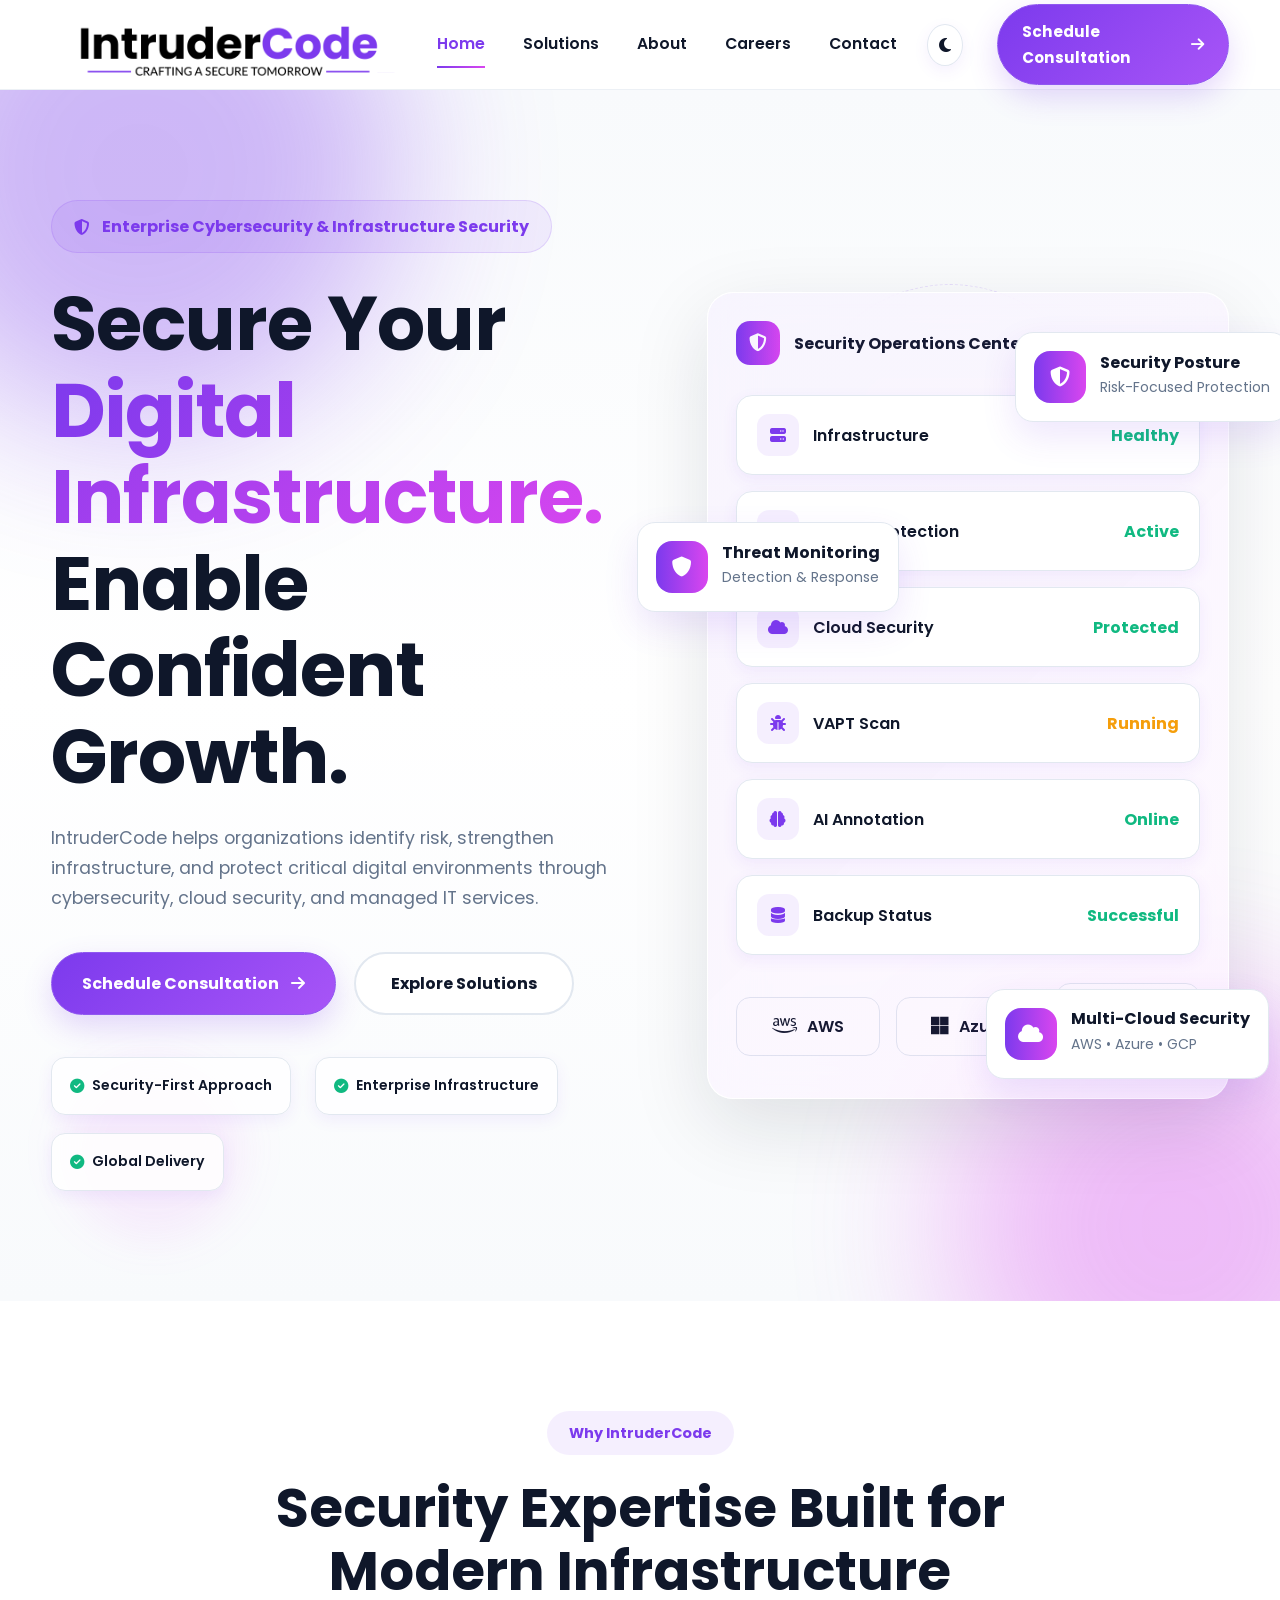
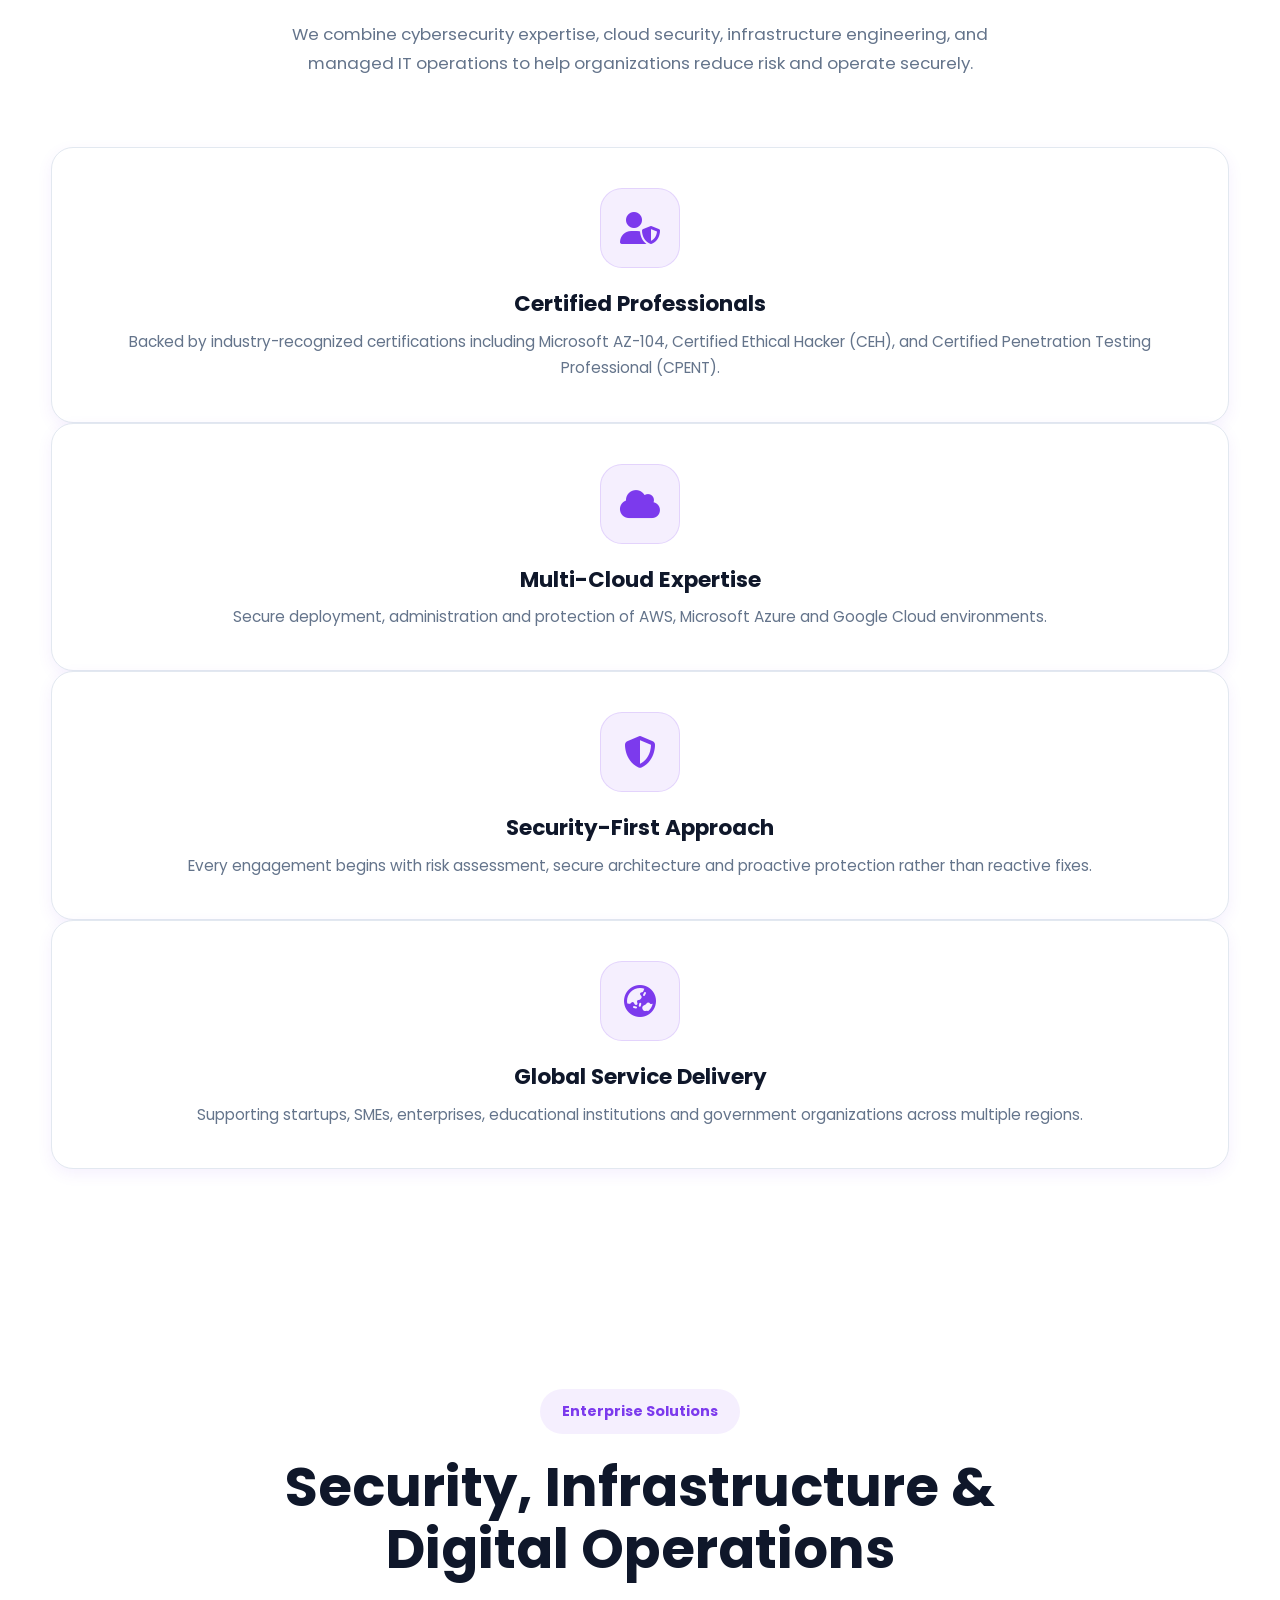
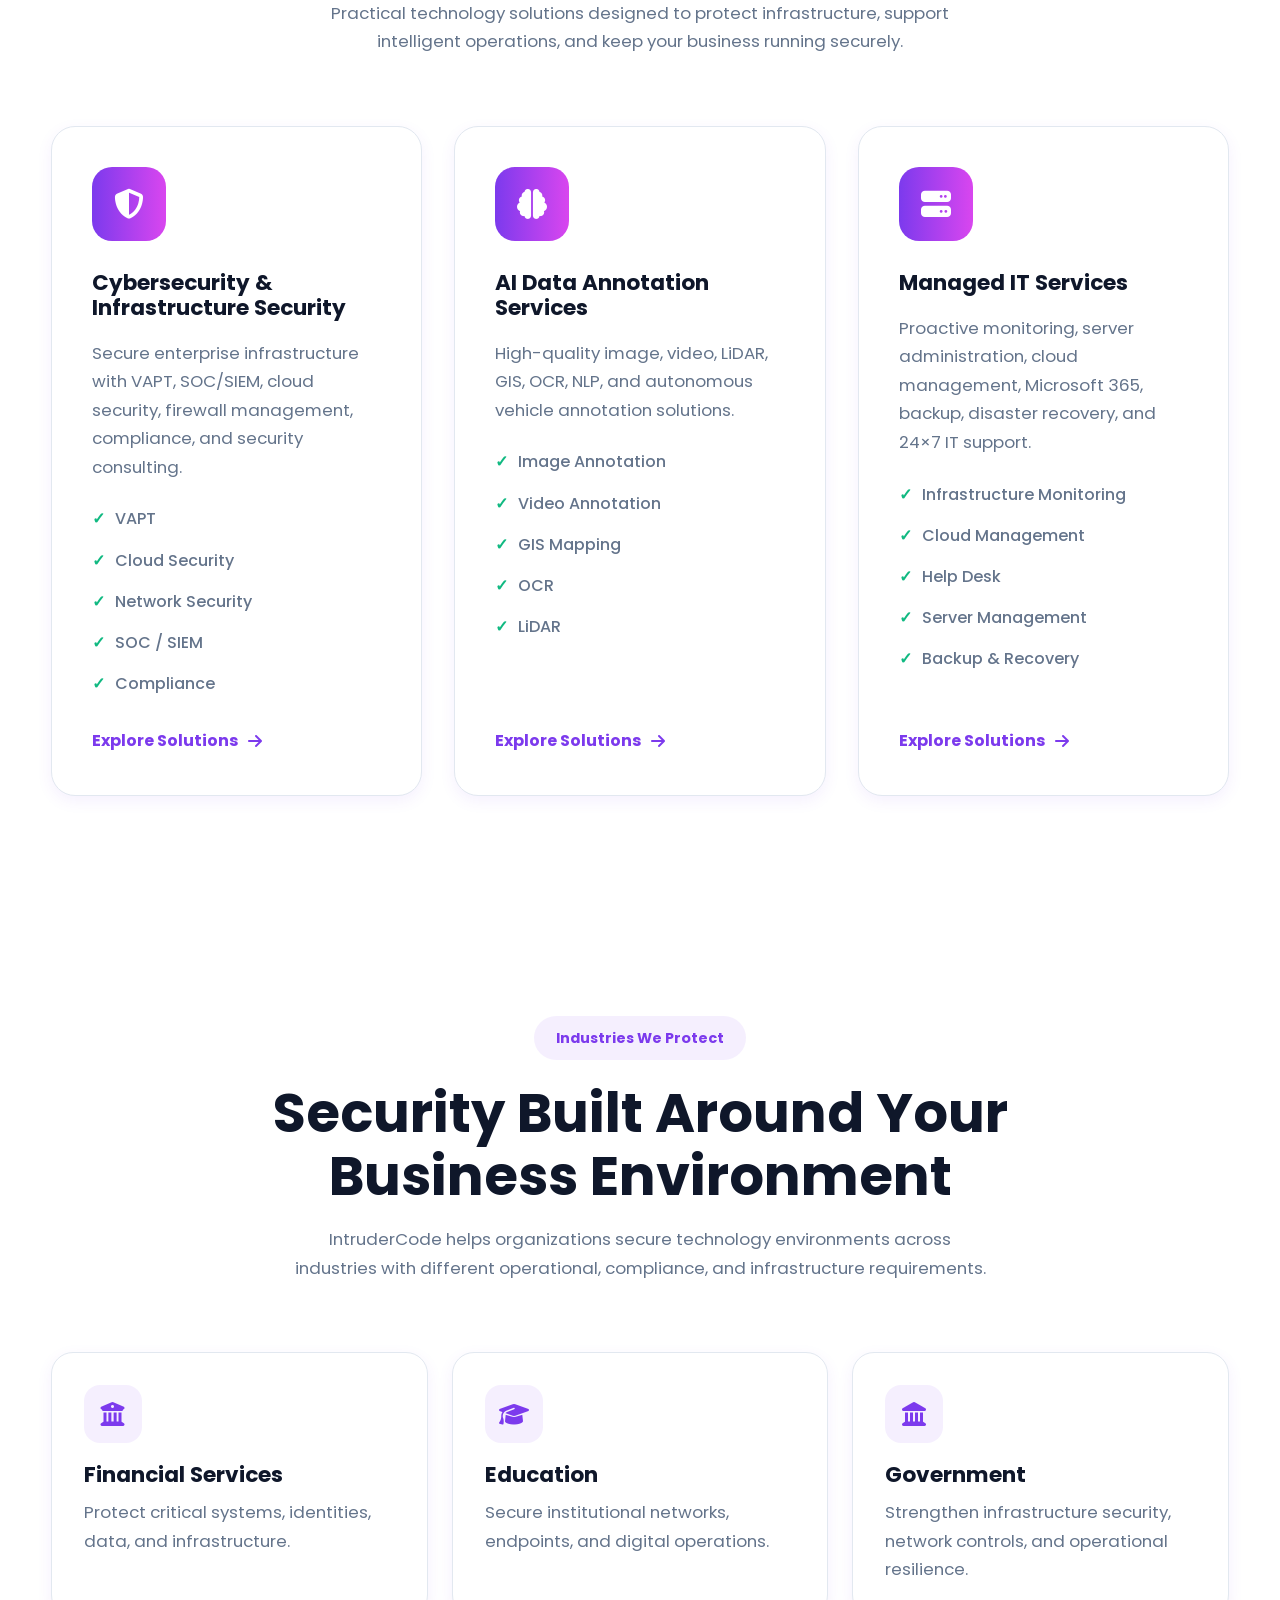
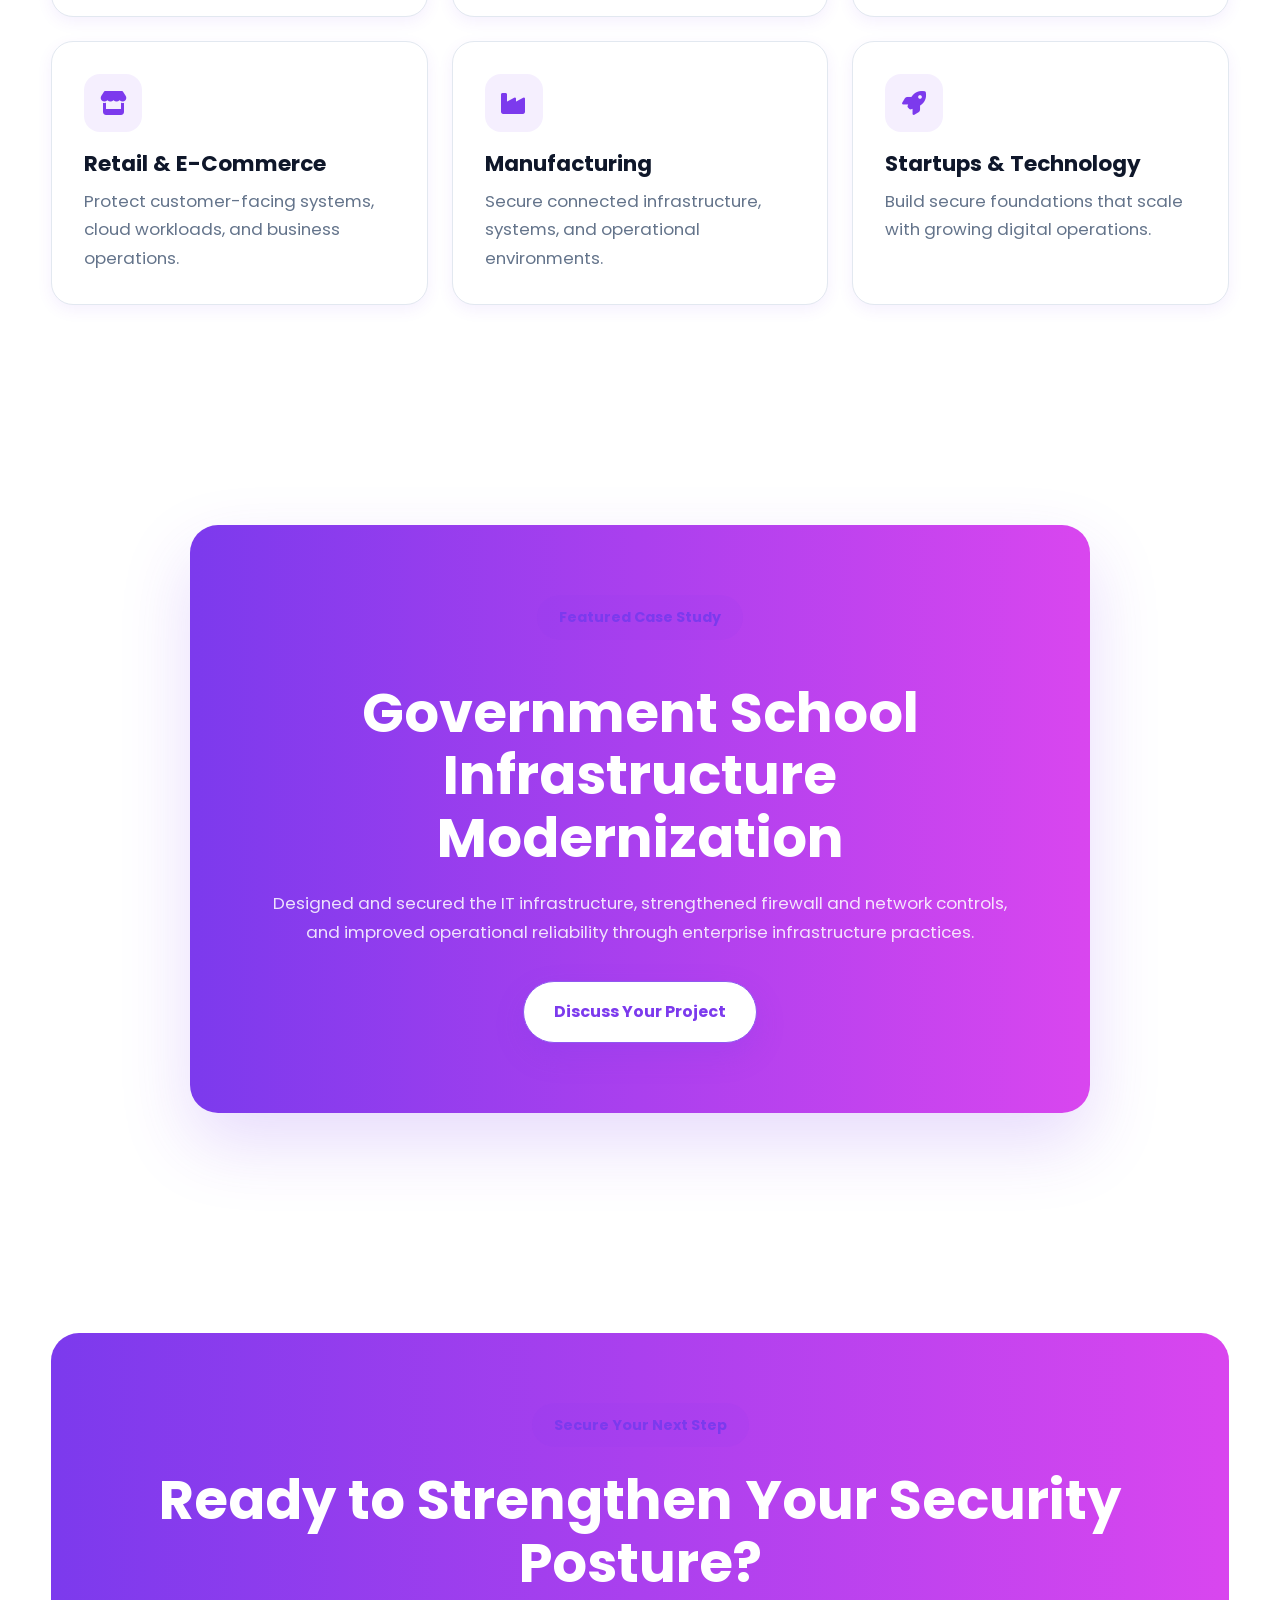
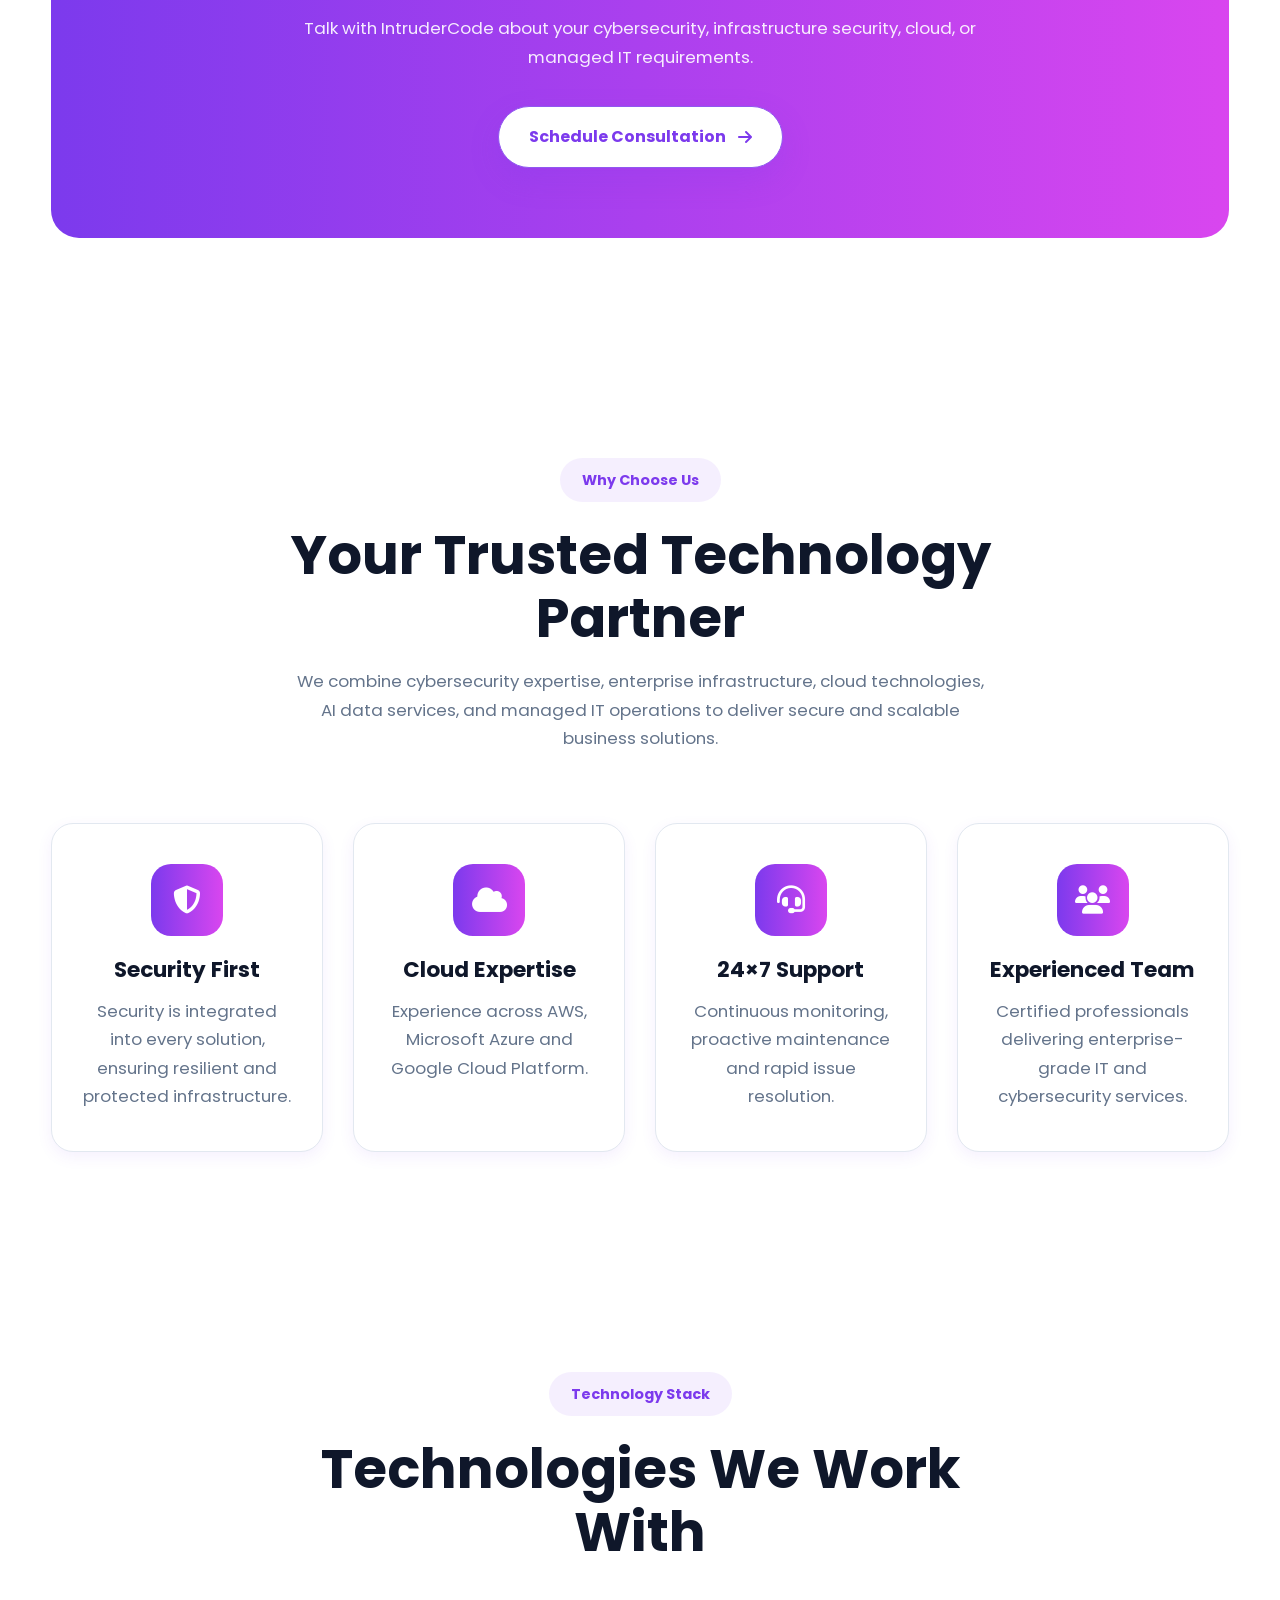
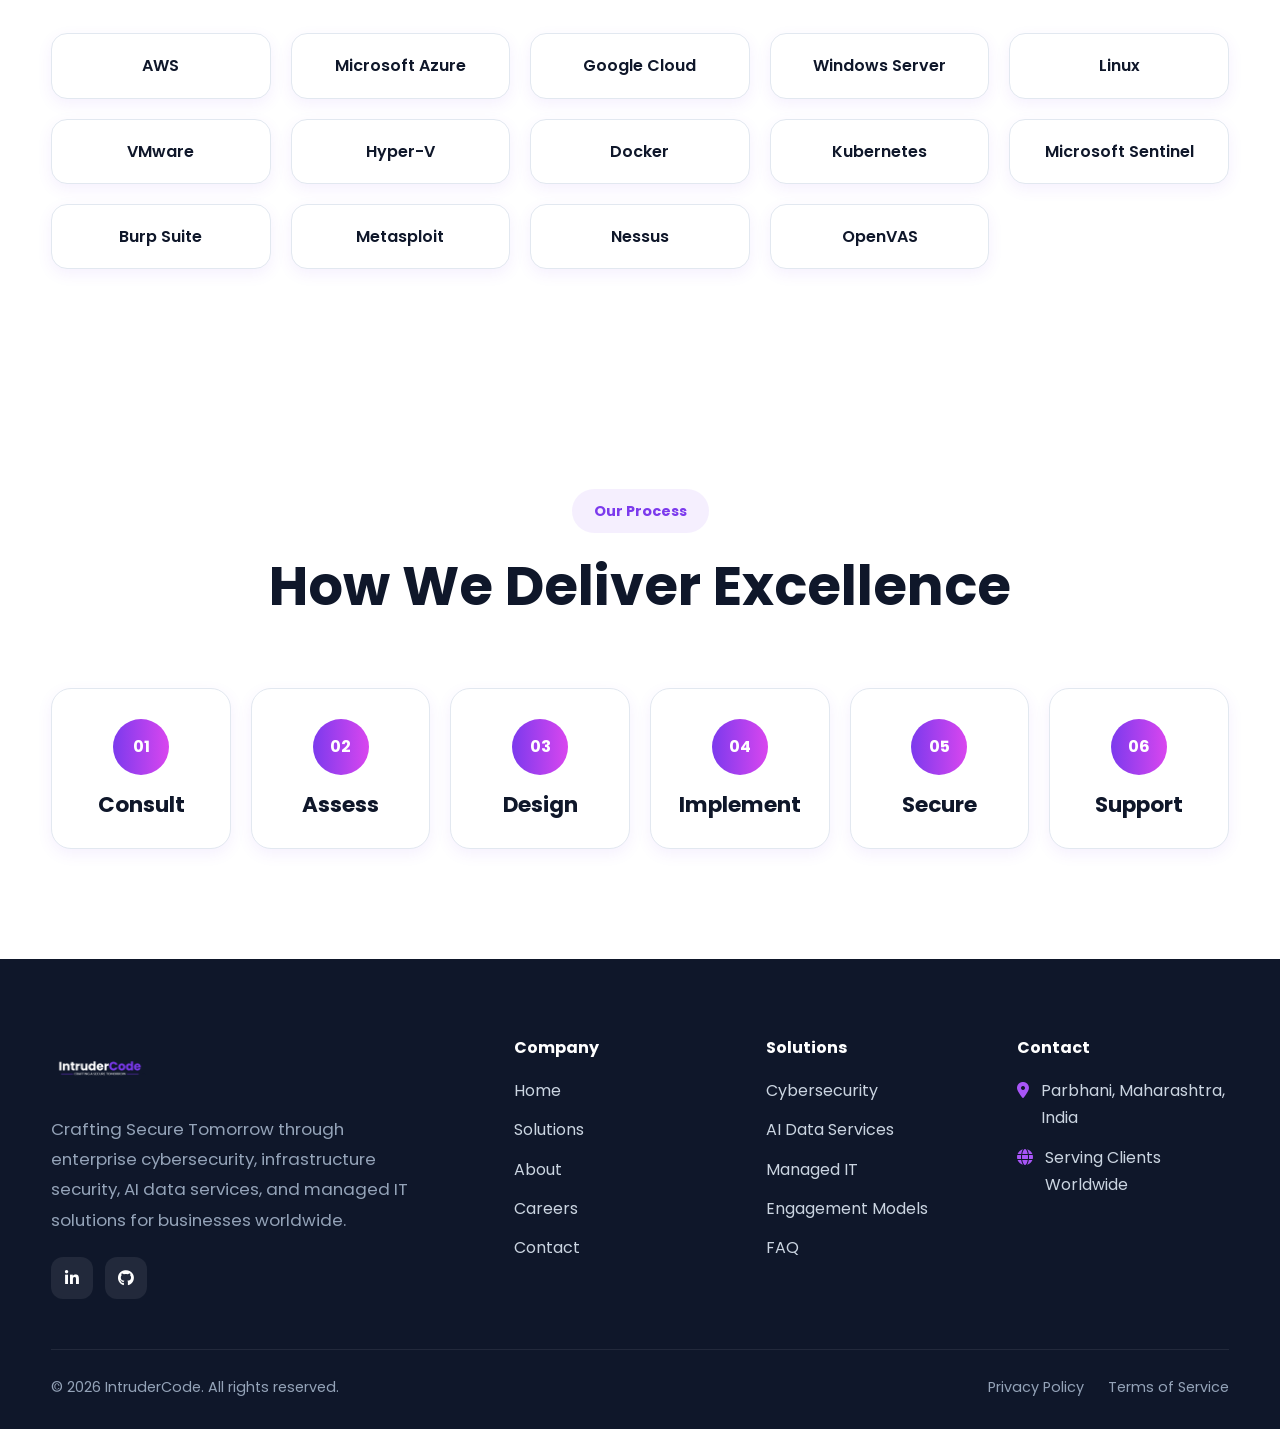
==== index.html @ c980fb9c "Sprint 1 — Shared Core / Global Components. v1.2" ====
<!DOCTYPE html>
<html lang="en">

<head>

    <!-- ==================================================
         META
    =================================================== -->

    <meta charset="UTF-8">

    <meta name="viewport"
          content="width=device-width, initial-scale=1.0">

    <meta http-equiv="X-UA-Compatible"
          content="IE=edge">

    <title>
        IntruderCode
    </title>

    <meta name="description"
          content="IntruderCode provides enterprise Cybersecurity,
          Infrastructure Security, AI Data Annotation,
          Cloud Security and Managed IT Services worldwide.">

    <meta name="keywords"
          content="Cybersecurity, VAPT, Cloud Security,
          Infrastructure Security, AI Annotation,
          Managed IT Services, SOC, SIEM">

    <meta name="author"
          content="IntruderCode">

    <meta name="robots"
          content="index, follow">

    <!-- ==================================================
         FONTS
    =================================================== -->

    <link rel="preconnect"
    href="https://fonts.googleapis.com">

    <link rel="preconnect"
    href="https://fonts.gstatic.com"
    crossorigin>

    <link href="https://fonts.googleapis.com/css2?family=Poppins:wght@300;400;500;600;700;800&display=swap"
    rel="stylesheet">

    <!-- ==================================================
         FONT AWESOME
    =================================================== -->

    <link rel="stylesheet"
          href="https://cdnjs.cloudflare.com/ajax/libs/font-awesome/6.7.2/css/all.min.css">

    <!-- ==================================================
         CSS
    =================================================== -->

    <link rel="stylesheet"
          href="css/style.css">

    <link rel="stylesheet"
          href="css/animations.css">

    <link rel="stylesheet"
          href="css/responsive.css">

    <meta name="theme-color"
      content="#7C3AED">

    <meta name="color-scheme"
        content="light dark">

</head>

<body>

<!-- ======================================================
     HEADER
======================================================= -->

<header class="header">

    <div class="container">

        <nav class="navbar">

            <!-- ==================================================
                 BRAND
            =================================================== -->

            <a
                href="index.html"
                class="logo"
                aria-label="IntruderCode Home"
            >

                <img
                    src="images/light.png"
                    alt="IntruderCode"
                    class="logo-image"
                    id="siteLogo"
                >

            </a>


            <!-- ==================================================
                 PRIMARY NAVIGATION
            =================================================== -->

            <ul
                class="nav-links"
                id="primary-navigation"
            >

                <li>

                    <a href="index.html">
                        Home
                    </a>

                </li>


                <li>

                    <a href="services.html">
                        Solutions
                    </a>

                </li>


                <li>

                    <a href="about.html">
                        About
                    </a>

                </li>


                <li>

                    <a href="careers.html">
                        Careers
                    </a>

                </li>


                <li>

                    <a href="contact.html">
                        Contact
                    </a>

                </li>

            </ul>


            <!-- ==================================================
                 HEADER ACTIONS
            =================================================== -->

            <div class="nav-actions">

                <button
                    type="button"
                    class="theme-toggle"
                    id="themeToggle"
                    aria-label="Toggle light and dark theme"
                    aria-pressed="false"
                    title="Switch theme"
                >

                    <i
                        class="fa-solid fa-moon"
                        aria-hidden="true"
                    ></i>

                </button>


                <a
                    href="contact.html"
                    class="btn btn-primary"
                >

                    Schedule Consultation

                    <i
                        class="fa-solid fa-arrow-right"
                        aria-hidden="true"
                    ></i>

                </a>

            </div>


            <!-- ==================================================
                 MOBILE NAVIGATION
            =================================================== -->

            <button
                type="button"
                class="menu-btn"
                aria-controls="primary-navigation"
                aria-expanded="false"
                aria-label="Open navigation"
            >

                <i
                    class="fa-solid fa-bars"
                    aria-hidden="true"
                ></i>

            </button>

        </nav>

    </div>

</header>

<!-- ======================================================
     MAIN
======================================================= -->

<main>

<!-- ======================================================
     HERO
======================================================= -->

<section class="hero" id="home">

    <!-- Background -->

    <div class="hero-bg">

        <div class="gradient-orb orb-1"></div>

        <div class="gradient-orb orb-2"></div>

        <div class="grid-overlay"></div>

    </div>

    <div class="container">

        <div class="hero-grid">

            <!-- ==========================================
                 LEFT
            =========================================== -->

            <div class="hero-content">

                <span class="hero-badge">

                    <i
                        class="fa-solid fa-shield-halved"
                        aria-hidden="true"
                    ></i>

                    Enterprise Cybersecurity & Infrastructure Security

                </span>


                <h1>

                    Secure Your
                    <span class="text-gradient">
                        Digital Infrastructure.
                    </span>

                    <br>

                    Enable Confident Growth.

                </h1>


                <p>

                    IntruderCode helps organizations identify risk,
                    strengthen infrastructure, and protect critical
                    digital environments through cybersecurity,
                    cloud security, and managed IT services.

                </p>


                <div class="hero-buttons">

                    <a
                        href="contact.html"
                        class="btn btn-primary"
                    >

                        Schedule Consultation

                        <i
                            class="fa-solid fa-arrow-right"
                            aria-hidden="true"
                        ></i>

                    </a>


                    <a
                        href="services.html"
                        class="btn btn-outline"
                    >

                        Explore Solutions

                    </a>

                </div>


                <div class="hero-features">

                    <div class="feature-item">

                        <i
                            class="fa-solid fa-circle-check"
                            aria-hidden="true"
                        ></i>

                        Security-First Approach

                    </div>


                    <div class="feature-item">

                        <i
                            class="fa-solid fa-circle-check"
                            aria-hidden="true"
                        ></i>

                        Enterprise Infrastructure

                    </div>


                    <div class="feature-item">

                        <i
                            class="fa-solid fa-circle-check"
                            aria-hidden="true"
                        ></i>

                        Global Delivery

                    </div>

                </div>

            </div>

            <!-- ==========================================
                 RIGHT
            =========================================== -->

            <div class="hero-visual">

                <!-- ===============================
                     DASHBOARD
                ================================ -->

                <div class="dashboard">

                    <div class="dashboard-header">

                        <div class="dashboard-title">

                            <i class="fa-solid fa-shield-halved"></i>

                            <span>

                                Security Operations Center

                            </span>

                        </div>

                        <div class="live-status">

                            <span class="status-dot"></span>

                            Live

                        </div>

                    </div>

                    <!-- ===============================
                         DASHBOARD BODY
                    ================================ -->

                    <div class="dashboard-body">

                        <div class="status-card">

                            <div class="status-left">

                                <i class="fa-solid fa-server"></i>

                                <span>

                                    Infrastructure

                                </span>

                            </div>

                            <span class="status-success">

                                Healthy

                            </span>

                        </div>

                        <div class="status-card">

                            <div class="status-left">

                                <i class="fa-solid fa-shield-virus"></i>

                                <span>

                                    Threat Protection

                                </span>

                            </div>

                            <span class="status-success">

                                Active

                            </span>

                        </div>

                        <div class="status-card">

                            <div class="status-left">

                                <i class="fa-solid fa-cloud"></i>

                                <span>

                                    Cloud Security

                                </span>

                            </div>

                            <span class="status-success">

                                Protected

                            </span>

                        </div>

                        <div class="status-card">

                            <div class="status-left">

                                <i class="fa-solid fa-bug"></i>

                                <span>

                                    VAPT Scan

                                </span>

                            </div>

                            <span class="status-running">

                                Running

                            </span>

                        </div>

                        <div class="status-card">

                            <div class="status-left">

                                <i class="fa-solid fa-brain"></i>

                                <span>

                                    AI Annotation

                                </span>

                            </div>

                            <span class="status-success">

                                Online

                            </span>

                        </div>

                        <div class="status-card">

                            <div class="status-left">

                                <i class="fa-solid fa-database"></i>

                                <span>

                                    Backup Status

                                </span>

                            </div>

                            <span class="status-success">

                                Successful

                            </span>

                        </div>

                    </div>

                    <!-- ===============================
                         CLOUD
                    ================================ -->

                    <div class="cloud-platforms">

                        <div class="cloud-item">

                            <i class="fa-brands fa-aws"></i>

                            AWS

                        </div>

                        <div class="cloud-item">

                            <i class="fa-brands fa-microsoft"></i>

                            Azure

                        </div>

                        <div class="cloud-item">

                            <i class="fa-brands fa-google"></i>

                            Google Cloud

                        </div>

                    </div>

                </div>

                <!-- ==================================
                     FLOATING CARD 1
                =================================== -->

                <div class="floating-card security-score">

                    <div class="floating-icon">

                        <i
                            class="fa-solid fa-shield-halved"
                            aria-hidden="true"
                        ></i>

                    </div>

                    <div>

                        <h3>
                            Security Posture
                        </h3>

                        <p>
                            Risk-Focused Protection
                        </p>

                    </div>

                </div>

                <!-- ==================================
                     FLOATING CARD 2
                =================================== -->

                <div class="floating-card threat-card">

                    <div class="floating-icon">

                        <i class="fa-solid fa-shield"></i>

                    </div>

                    <div>

                        <h3>

                             Threat Monitoring

                        </h3>

                        <p>

                            Detection & Response

                        </p>

                    </div>

                </div>

                <!-- ==================================
                     FLOATING CARD 3
                =================================== -->

                <div class="floating-card cloud-card">

                    <div class="floating-icon">

                        <i class="fa-solid fa-cloud"></i>

                    </div>

                    <div>

                        <h3>

                            Multi-Cloud Security

                        </h3>

                        <p>

                            AWS • Azure • GCP

                        </p>

                    </div>

                </div>

            </div>

        </div>

    </div>

</section>

<!-- ======================================================
     TRUSTED EXPERTISE
======================================================= -->

<section class="trusted-expertise">

    <div class="container">

        <div class="section-heading">

            <span class="section-badge">
                Why IntruderCode
            </span>

            <h2>
                Security Expertise Built
                for Modern Infrastructure
            </h2>

            <p>
                We combine cybersecurity expertise, cloud security,
                infrastructure engineering, and managed IT operations
                to help organizations reduce risk and operate securely.
            </p>

        </div>

        <div class="expertise-grid">

            <!-- Card -->

            <div class="trust-card">

                <div class="trust-icon">

                    <i class="fa-solid fa-user-shield"></i>

                </div>

                <h3>

                    Certified Professionals

                </h3>

                <p>

                    Backed by industry-recognized certifications including
                    Microsoft AZ-104, Certified Ethical Hacker (CEH),
                    and Certified Penetration Testing Professional (CPENT).

                </p>

            </div>

            <!-- Card -->

            <div class="trust-card">

                <div class="trust-icon">

                    <i class="fa-solid fa-cloud"></i>

                </div>

                <h3>

                    Multi-Cloud Expertise

                </h3>

                <p>

                    Secure deployment, administration and protection of
                    AWS, Microsoft Azure and Google Cloud environments.

                </p>

            </div>

            <!-- Card -->

            <div class="trust-card">

                <div class="trust-icon">

                    <i class="fa-solid fa-shield-halved"></i>

                </div>

                <h3>

                    Security-First Approach

                </h3>

                <p>

                    Every engagement begins with risk assessment,
                    secure architecture and proactive protection
                    rather than reactive fixes.

                </p>

            </div>

            <!-- Card -->

            <div class="trust-card">

                <div class="trust-icon">

                    <i class="fa-solid fa-earth-asia"></i>

                </div>

                <h3>

                    Global Service Delivery

                </h3>

                <p>

                    Supporting startups, SMEs, enterprises,
                    educational institutions and government
                    organizations across multiple regions.

                </p>

            </div>

        </div>

    </div>

</section>

<!-- ======================================================
     CORE SOLUTIONS
======================================================= -->

<section class="solutions"
         id="solutions">

    <div class="container">

        <div class="section-heading">

            <span class="section-badge">

                Enterprise Solutions

            </span>

            <h2>

                Security, Infrastructure &
                Digital Operations

            </h2>

            <p>

                Practical technology solutions designed to protect
                infrastructure, support intelligent operations, and
                keep your business running securely.

            </p>

        </div>

        <div class="solutions-grid">

            <!-- =============================== -->

            <article class="solution-card solution-card-primary">

                <div class="solution-icon">

                    <i class="fa-solid fa-shield-halved"></i>

                </div>

                <h3>

                    Cybersecurity &
                    Infrastructure Security

                </h3>

                <p>

                    Secure enterprise infrastructure
                    with VAPT, SOC/SIEM,
                    cloud security,
                    firewall management,
                    compliance,
                    and security consulting.

                </p>

                <ul>

                    <li>VAPT</li>

                    <li>Cloud Security</li>

                    <li>Network Security</li>

                    <li>SOC / SIEM</li>

                    <li>Compliance</li>

                </ul>

                <a href="services.html">

                    Explore Solutions

                    <i class="fa-solid fa-arrow-right"></i>

                </a>

            </article>

            <!-- =============================== -->

            <article class="solution-card">

                <div class="solution-icon">

                    <i class="fa-solid fa-brain"></i>

                </div>

                <h3>

                    AI Data
                    Annotation Services

                </h3>

                <p>

                    High-quality image,
                    video,
                    LiDAR,
                    GIS,
                    OCR,
                    NLP,
                    and autonomous vehicle
                    annotation solutions.

                </p>

                <ul>

                    <li>Image Annotation</li>

                    <li>Video Annotation</li>

                    <li>GIS Mapping</li>

                    <li>OCR</li>

                    <li>LiDAR</li>

                </ul>

                <a href="services.html">

                    Explore Solutions

                    <i class="fa-solid fa-arrow-right"></i>

                </a>

            </article>

            <!-- =============================== -->

            <article class="solution-card">

                <div class="solution-icon">

                    <i class="fa-solid fa-server"></i>

                </div>

                <h3>

                    Managed
                    IT Services

                </h3>

                <p>

                    Proactive monitoring,
                    server administration,
                    cloud management,
                    Microsoft 365,
                    backup,
                    disaster recovery,
                    and 24×7 IT support.

                </p>

                <ul>

                    <li>Infrastructure Monitoring</li>

                    <li>Cloud Management</li>

                    <li>Help Desk</li>

                    <li>Server Management</li>

                    <li>Backup & Recovery</li>

                </ul>

                <a href="services.html">

                    Explore Solutions

                    <i class="fa-solid fa-arrow-right"></i>

                </a>

            </article>

        </div>

    </div>

</section>

<!-- ======================================================
     INDUSTRIES WE PROTECT
======================================================= -->

<section
    class="industries"
    id="industries"
>

    <div class="container">

        <div class="section-heading">

            <span class="section-badge">

                Industries We Protect

            </span>

            <h2>

                Security Built Around
                Your Business Environment

            </h2>

            <p>

                IntruderCode helps organizations secure
                technology environments across industries
                with different operational, compliance,
                and infrastructure requirements.

            </p>

        </div>


        <div class="industries-grid">


            <article class="industry-card">

                <div class="industry-icon">

                    <i
                        class="fa-solid fa-building-columns"
                        aria-hidden="true"
                    ></i>

                </div>

                <h3>
                    Financial Services
                </h3>

                <p>
                    Protect critical systems, identities,
                    data, and infrastructure.
                </p>

            </article>


            <article class="industry-card">

                <div class="industry-icon">

                    <i
                        class="fa-solid fa-graduation-cap"
                        aria-hidden="true"
                    ></i>

                </div>

                <h3>
                    Education
                </h3>

                <p>
                    Secure institutional networks,
                    endpoints, and digital operations.
                </p>

            </article>


            <article class="industry-card">

                <div class="industry-icon">

                    <i
                        class="fa-solid fa-landmark"
                        aria-hidden="true"
                    ></i>

                </div>

                <h3>
                    Government
                </h3>

                <p>
                    Strengthen infrastructure security,
                    network controls, and operational resilience.
                </p>

            </article>


            <article class="industry-card">

                <div class="industry-icon">

                    <i
                        class="fa-solid fa-store"
                        aria-hidden="true"
                    ></i>

                </div>

                <h3>
                    Retail & E-Commerce
                </h3>

                <p>
                    Protect customer-facing systems,
                    cloud workloads, and business operations.
                </p>

            </article>


            <article class="industry-card">

                <div class="industry-icon">

                    <i
                        class="fa-solid fa-industry"
                        aria-hidden="true"
                    ></i>

                </div>

                <h3>
                    Manufacturing
                </h3>

                <p>
                    Secure connected infrastructure,
                    systems, and operational environments.
                </p>

            </article>


            <article class="industry-card">

                <div class="industry-icon">

                    <i
                        class="fa-solid fa-rocket"
                        aria-hidden="true"
                    ></i>

                </div>

                <h3>
                    Startups & Technology
                </h3>

                <p>
                    Build secure foundations that scale
                    with growing digital operations.
                </p>

            </article>


        </div>

    </div>

</section>


<!-- ======================================================
     FEATURED CASE STUDY
======================================================= -->

<section class="case-study">

    <div class="container">

        <div class="case-card">

            <span class="section-badge">

                Featured Case Study

            </span>

            <h2>

                Government School Infrastructure Modernization

            </h2>

            <p>

                Designed and secured the IT infrastructure,
                strengthened firewall and network controls,
                and improved operational reliability through
                enterprise infrastructure practices.

            </p>

            <a href="contact.html"
               class="btn btn-primary">

                Discuss Your Project

            </a>

        </div>

    </div>

</section>

<!-- ======================================================
     CALL TO ACTION
======================================================= -->

<section class="cta">

    <div class="container">

        <div class="cta-box">

            <span class="section-badge">
                Secure Your Next Step
            </span>

            <h2>
                Ready to Strengthen
                Your Security Posture?
            </h2>

            <p>
                Talk with IntruderCode about your
                cybersecurity, infrastructure security,
                cloud, or managed IT requirements.
            </p>

            <a
                href="contact.html"
                class="btn btn-primary"
            >

                Schedule Consultation

                <i
                    class="fa-solid fa-arrow-right"
                    aria-hidden="true"
                ></i>

            </a>

        </div>

    </div>

</section>


<!-- ======================================================
     WHY CHOOSE INTRUDERCODE
======================================================= -->

<section class="why-us">

    <div class="container">

        <div class="section-heading">

            <span class="section-badge">

                Why Choose Us

            </span>

            <h2>

                Your Trusted Technology Partner

            </h2>

            <p>

                We combine cybersecurity expertise, enterprise infrastructure,
                cloud technologies, AI data services, and managed IT operations
                to deliver secure and scalable business solutions.

            </p>

        </div>

        <div class="why-grid">

            <div class="why-card">

                <i class="fa-solid fa-shield-halved"></i>

                <h3>Security First</h3>

                <p>

                    Security is integrated into every solution,
                    ensuring resilient and protected infrastructure.

                </p>

            </div>

            <div class="why-card">

                <i class="fa-solid fa-cloud"></i>

                <h3>Cloud Expertise</h3>

                <p>

                    Experience across AWS, Microsoft Azure and
                    Google Cloud Platform.

                </p>

            </div>

            <div class="why-card">

                <i class="fa-solid fa-headset"></i>

                <h3>24×7 Support</h3>

                <p>

                    Continuous monitoring, proactive maintenance
                    and rapid issue resolution.

                </p>

            </div>

            <div class="why-card">

                <i class="fa-solid fa-users"></i>

                <h3>Experienced Team</h3>

                <p>

                    Certified professionals delivering enterprise-grade
                    IT and cybersecurity services.

                </p>

            </div>

        </div>

    </div>

</section>

<!-- ======================================================
     TECHNOLOGY STACK
======================================================= -->

<section class="technology">

    <div class="container">

        <div class="section-heading">

            <span class="section-badge">

                Technology Stack

            </span>

            <h2>

                Technologies We Work With

            </h2>

        </div>

        <div class="tech-grid">

            <span>AWS</span>
            <span>Microsoft Azure</span>
            <span>Google Cloud</span>
            <span>Windows Server</span>
            <span>Linux</span>
            <span>VMware</span>
            <span>Hyper-V</span>
            <span>Docker</span>
            <span>Kubernetes</span>
            <span>Microsoft Sentinel</span>
            <span>Burp Suite</span>
            <span>Metasploit</span>
            <span>Nessus</span>
            <span>OpenVAS</span>

        </div>

    </div>

</section>

<!-- ======================================================
     DELIVERY PROCESS
======================================================= -->

<section class="process">

    <div class="container">

        <div class="section-heading">

            <span class="section-badge">

                Our Process

            </span>

            <h2>

                How We Deliver Excellence

            </h2>

        </div>

        <div class="process-grid">

            <div class="process-item">

                <span>01</span>

                <h3>Consult</h3>

            </div>

            <div class="process-item">

                <span>02</span>

                <h3>Assess</h3>

            </div>

            <div class="process-item">

                <span>03</span>

                <h3>Design</h3>

            </div>

            <div class="process-item">

                <span>04</span>

                <h3>Implement</h3>

            </div>

            <div class="process-item">

                <span>05</span>

                <h3>Secure</h3>

            </div>

            <div class="process-item">

                <span>06</span>

                <h3>Support</h3>

            </div>

        </div>

    </div>

</section>

</main>

<!-- ======================================================
     GLOBAL FOOTER
======================================================= -->

<footer class="footer">

    <div class="container">

        <div class="footer-grid">


            <!-- ==================================================
                 BRAND
            =================================================== -->

            <div class="footer-brand">

                <a
                    href="index.html"
                    class="footer-logo"
                    aria-label="IntruderCode Home"
                >

                    <img
                        src="images/dark.png"
                        alt="IntruderCode"
                    >

                </a>


                <p>

                    Crafting Secure Tomorrow through enterprise
                    cybersecurity, infrastructure security,
                    AI data services, and managed IT solutions
                    for businesses worldwide.

                </p>


                <div class="footer-social">

                    <a
                        href="#"
                        aria-label="LinkedIn"
                    >

                        <i
                            class="fa-brands fa-linkedin-in"
                            aria-hidden="true"
                        ></i>

                    </a>


                    <a
                        href="#"
                        aria-label="GitHub"
                    >

                        <i
                            class="fa-brands fa-github"
                            aria-hidden="true"
                        ></i>

                    </a>

                </div>

            </div>


            <!-- ==================================================
                 COMPANY
            =================================================== -->

            <div class="footer-column">

                <h3>
                    Company
                </h3>

                <ul>

                    <li>
                        <a href="index.html">
                            Home
                        </a>
                    </li>

                    <li>
                        <a href="services.html">
                            Solutions
                        </a>
                    </li>

                    <li>
                        <a href="about.html">
                            About
                        </a>
                    </li>

                    <li>
                        <a href="careers.html">
                            Careers
                        </a>
                    </li>

                    <li>
                        <a href="contact.html">
                            Contact
                        </a>
                    </li>

                </ul>

            </div>


            <!-- ==================================================
                 SOLUTIONS
            =================================================== -->

            <div class="footer-column">

                <h3>
                    Solutions
                </h3>

                <ul>

                    <li>
                        <a href="services.html#cybersecurity">
                            Cybersecurity
                        </a>
                    </li>

                    <li>
                        <a href="services.html#ai-data-services">
                            AI Data Services
                        </a>
                    </li>

                    <li>
                        <a href="services.html#managed-it">
                            Managed IT
                        </a>
                    </li>

                    <li>
                        <a href="services.html#engagement-models">
                            Engagement Models
                        </a>
                    </li>

                    <li>
                        <a href="services.html#faq">
                            FAQ
                        </a>
                    </li>

                </ul>

            </div>


            <!-- ==================================================
                 CONTACT
            =================================================== -->

            <div class="footer-column">

                <h3>
                    Contact
                </h3>

                <ul class="footer-contact">

                    <li>

                        <i
                            class="fa-solid fa-location-dot"
                            aria-hidden="true"
                        ></i>

                        <span>
                            Parbhani, Maharashtra, India
                        </span>

                    </li>


                    <li>

                        <i
                            class="fa-solid fa-globe"
                            aria-hidden="true"
                        ></i>

                        <span>
                            Serving Clients Worldwide
                        </span>

                    </li>

                </ul>

            </div>

        </div>


        <!-- ==================================================
             FOOTER BOTTOM
        =================================================== -->

        <div class="footer-bottom">

            <p>

                ©
                <span id="currentYear"></span>
                IntruderCode.
                All rights reserved.

            </p>


            <div class="footer-legal">

                <a href="#">
                    Privacy Policy
                </a>

                <a href="#">
                    Terms of Service
                </a>

            </div>

        </div>

    </div>

</footer>

<!-- ======================================================
     JAVASCRIPT
======================================================= -->

<script src="js/navbar.js"></script>

<script src="js/script.js"></script>

</body>

</html>
---- css/style.css ----
/* ==========================================================
   BRAND PALETTE
   ----------------------------------------------------------
   CHANGE THESE THREE VALUES TO REBRAND THE WEBSITE.
========================================================== */

:root {

    /* Primary brand color */
    --primary:  #7C3AED;

    /* Lighter primary variation */
    --primary-light: #A855F7;

    /* Secondary accent */
    --accent: #D946EF;


/* ======================================================
   SEMANTIC COLORS
====================================================== */

--success: #10B981;

--warning: #F59E0B;

--danger: #EF4444;


/* ======================================================
   NEUTRAL PALETTE
====================================================== */

--white: #FFFFFF;

--black: #000000;

--gray-50: #F8FAFC;

--gray-100: #F1F5F9;

--gray-200: #E2E8F0;

--gray-300: #CBD5E1;

--gray-400: #94A3B8;

--gray-500: #64748B;

--gray-700: #334155;

--gray-900: #0F172A;


/* ======================================================
   THEME COLORS
====================================================== */

--background: var(--white);

--surface: var(--white);

--surface-2: var(--gray-50);

--text: var(--gray-900);

--text-light: var(--gray-500);

--border: var(--gray-200);


    /* ======================================================
       BRAND OPACITY TOKENS
       ------------------------------------------------------
       These automatically follow --primary.
    ====================================================== */

    --primary-00:
    color-mix(
        in srgb,
        var(--primary) 0%,
        transparent
    );

    --primary-05:
        color-mix(
            in srgb,
            var(--primary) 5%,
            transparent
        );

    --primary-08:
        color-mix(
            in srgb,
            var(--primary) 8%,
            transparent
        );

    --primary-10:
        color-mix(
            in srgb,
            var(--primary) 10%,
            transparent
        );

    --primary-12:
        color-mix(
            in srgb,
            var(--primary) 12%,
            transparent
        );

    --primary-15:
        color-mix(
            in srgb,
            var(--primary) 15%,
            transparent
        );

    --primary-18:
        color-mix(
            in srgb,
            var(--primary) 18%,
            transparent
        );

    --primary-20:
        color-mix(
            in srgb,
            var(--primary) 20%,
            transparent
        );

    --primary-25:
        color-mix(
            in srgb,
            var(--primary) 25%,
            transparent
        );

    --primary-35:
        color-mix(
            in srgb,
            var(--primary) 35%,
            transparent
        );

    --primary-40:
        color-mix(
            in srgb,
            var(--primary) 40%,
            transparent
        );


    /* ======================================================
       ACCENT OPACITY TOKENS
       ------------------------------------------------------
       These automatically follow --accent.
    ====================================================== */

    --accent-03:
        color-mix(
            in srgb,
            var(--accent) 3%,
            transparent
        );

    --accent-04:
        color-mix(
            in srgb,
            var(--accent) 4%,
            transparent
        );

    --accent-08:
        color-mix(
            in srgb,
            var(--accent) 8%,
            transparent
        );


    /* ======================================================
       WHITE OVERLAY TOKENS
    ====================================================== */

    --white-08:
        color-mix(
            in srgb,
            var(--white) 8%,
            transparent
        );

    --white-40:
        color-mix(
            in srgb,
            var(--white) 40%,
            transparent
        );

    --white-45:
        color-mix(
            in srgb,
            var(--white) 45%,
            transparent
        );

    --white-55:
        color-mix(
            in srgb,
            var(--white) 55%,
            transparent
        );

    --white-65:
        color-mix(
            in srgb,
            var(--white) 65%,
            transparent
        );

    --white-75:
        color-mix(
            in srgb,
            var(--white) 75%,
            transparent
        );

    --white-78:
        color-mix(
            in srgb,
            var(--white) 78%,
            transparent
        );

    --white-85:
        color-mix(
            in srgb,
            var(--white) 85%,
            transparent
        );

    --white-90:
        color-mix(
            in srgb,
            var(--white) 90%,
            transparent
        );

    --white-92:
        color-mix(
            in srgb,
            var(--white) 92%,
            transparent
        );


    /* ======================================================
       BLACK OVERLAY TOKENS
    ====================================================== */

    --black-08:
        color-mix(
            in srgb,
            var(--black) 8%,
            transparent
        );

    --black-12:
        color-mix(
            in srgb,
            var(--black) 12%,
            transparent
        );

    --black-35:
        color-mix(
            in srgb,
            var(--black) 35%,
            transparent
        );

    --black-45:
        color-mix(
            in srgb,
            var(--black) 45%,
            transparent
        );

    --black-55:
        color-mix(
            in srgb,
            var(--black) 55%,
            transparent
        );


    /* ======================================================
       DARK TEXT / NAVY OVERLAYS
       ------------------------------------------------------
       Based on gray-900 so they remain globally controlled.
    ====================================================== */

    --ink-08:
        color-mix(
            in srgb,
            var(--gray-900) 8%,
            transparent
        );

    --ink-12:
        color-mix(
            in srgb,
            var(--gray-900) 12%,
            transparent
        );

    --ink-14:
        color-mix(
            in srgb,
            var(--gray-900) 14%,
            transparent
        );

    --ink-75:
        color-mix(
            in srgb,
            var(--gray-900) 75%,
            transparent
        );


    /* ======================================================
       SUCCESS EFFECTS
    ====================================================== */

    --success-00:
        color-mix(
            in srgb,
            var(--success) 0%,
            transparent
        );

    --success-50:
        color-mix(
            in srgb,
            var(--success) 50%,
            transparent
        );


    /* ======================================================
       BRAND DEEP COLOR
       ------------------------------------------------------
       Automatically derived from the primary color.
    ====================================================== */

    --brand-deep:
        color-mix(
            in srgb,
            var(--primary) 35%,
            var(--gray-900)
        );


    /* ======================================================
       GRADIENT
    ====================================================== */

    --gradient:
        linear-gradient(
            135deg,
            var(--primary),
            var(--primary-light),
            var(--accent)
        );


    /* ======================================================
       SHADOWS
    ====================================================== */

    --shadow-sm:
        0 5px 15px var(--primary-08);

    --shadow:
        0 15px 35px var(--primary-12);

    --shadow-lg:
        0 30px 70px var(--primary-18);


    /* ======================================================
       TYPOGRAPHY
    ====================================================== */

    --font-family:
        'Poppins', sans-serif;


    /* ======================================================
       BORDER RADIUS
    ====================================================== */

    --radius-sm: 12px;

    --radius-md: 18px;

    --radius-lg: 24px;

    --radius-xl: 32px;


    /* ======================================================
       LAYOUT
    ====================================================== */

    --header-height: 90px;

    --container: 1200px;


    /* ======================================================
       TRANSITIONS
    ====================================================== */

    --transition: .35s ease;

}

/* ==========================================================
   LIGHT THEME
========================================================== */

:root {

    color-scheme: light;

}


/* ==========================================================
   DARK THEME
========================================================== */

html[data-theme="dark"] {

    color-scheme: dark;


    /* ------------------------------------------------------
       BACKGROUNDS
    ------------------------------------------------------ */

    --background: #0B1120;

    --surface: #111827;

    --surface-2: #1E293B;


    /* ------------------------------------------------------
       TEXT
    ------------------------------------------------------ */

    --text: var(--gray-50);

    --text-light: var(--gray-300);


    /* ------------------------------------------------------
    BORDER
    ------------------------------------------------------ */

    --border: var(--white-08);

    /* ------------------------------------------------------
       DARK THEME SHADOWS
    ------------------------------------------------------ */

    --shadow-sm:
        0 8px 20px var(--black-35);

    --shadow:
        0 18px 45px var(--black-45);

    --shadow-lg:
        0 30px 80px var(--black-55);

}

/* ==========================================================
   03. RESET
========================================================== */

*{

    margin:0;

    padding:0;

    box-sizing:border-box;

}

html{

    scroll-behavior:smooth;

    scroll-padding-top:100px;

}

body{

    font-family:var(--font-family);

    color:var(--text);

    background:var(--background);

    line-height:1.7;

    overflow-x:hidden;

    padding-top:var(--header-height);

}

/* ==========================================================
   THEME TRANSITIONS
========================================================== */

body,
.header,
.hero,
section,
.footer,
.dashboard,
.solution-card,
.why-card,
.trust-card,
.industry-item,
.status-card,
.process-item,
.cta-box,
.btn,
.theme-toggle,
.nav-links a{

    transition:

        background-color .25s ease,

        color .25s ease,

        border-color .25s ease,

        box-shadow .25s ease;

}

img{

    max-width:100%;

    display:block;

}

a{

    text-decoration:none;

    color:inherit;

}

ul{

    list-style:none;

}

button{

    border:none;

    background:none;

    cursor:pointer;

    font:inherit;

}

input,
textarea{

    font:inherit;

}

/* ==========================================================
   04. TYPOGRAPHY
========================================================== */

h1,
h2,
h3,
h4,
h5,
h6{

    font-family:var(--font-family);

    color:var(--text);

    font-weight:700;

    line-height:1.15;

}

h1{

    font-size:clamp(3rem,6vw,4.7rem);

    margin-bottom:25px;

}

h2{

    font-size:clamp(2.3rem,5vw,3.4rem);

    margin-bottom:18px;

}

h3{

    font-size:1.35rem;

}

p{

    color:var(--text-light);

    font-size:1.05rem;

}

/* ==========================================================
   05. LAYOUT
========================================================== */

.container{

    width:min(
        92%,
        var(--container)
        );

    margin-inline:auto;

}

section{

    position:relative;

    padding:110px 0;

}

.section-heading{

    text-align:center;

    max-width:760px;

    margin:0 auto 70px;

}

.section-heading p{

    margin-top:18px;

}

.section-badge{

    display:inline-flex;

    align-items:center;

    justify-content:center;

    gap:10px;

    background:var(--primary-08);

    color:var(--primary);

    font-weight:700;

    padding:10px 22px;

    border-radius:999px;

    margin-bottom:22px;

    font-size:.9rem;

}

/* ==========================================================
   06. BUTTONS
========================================================== */

.btn{

    display:inline-flex;

    align-items:center;

    justify-content:center;

    gap:12px;

    padding:16px 30px;

    border-radius:999px;

    font-weight:700;

    transition:var(--transition);

}

.btn-primary {

    background:
        linear-gradient(
            135deg,
            var(--primary),
            var(--primary-light)
        );

    color: var(--white);

    border: 1px solid
        color-mix(
            in srgb,
            var(--primary) 85%,
            var(--white)
        );

    box-shadow:
        0 12px 30px var(--primary-20);

}

.btn-primary:hover {

    transform: translateY(-3px);

    background:
        linear-gradient(
            135deg,
            var(--primary-light),
            var(--accent)
        );

    box-shadow:
        0 18px 40px var(--primary-25);

}

.btn-outline{

    border:2px solid var(--border);

    color:var(--text);

    background:var(--surface);

}

.btn-outline:hover{

    border-color:var(--primary);

    color:var(--primary);

    transform:translateY(-4px);

}

/* ==========================================================
   07. UTILITIES
========================================================== */

.text-gradient{

    background:

        linear-gradient(

            90deg,

            var(--primary),

            var(--accent)

        );

    -webkit-background-clip: text;

    -webkit-text-fill-color: transparent;

}

.text-center{

    text-align:center;

}

.hidden{

    display:none;

}

.mt-2{

    margin-top:20px;

}

.mt-4{

    margin-top:40px;

}

.mb-2{

    margin-bottom:20px;

}

.mb-4{

    margin-bottom:40px;

}

/* ==========================================================
   08. HEADER
========================================================== */

.header{

    position:fixed;

    top:0;
    left:0;

    width:100%;

    height:var(--header-height);

    display:flex;
    align-items:center;

    z-index:1000;

    transition:all .35s ease;

    background:var(--white-75);

    backdrop-filter:blur(18px);

    -webkit-backdrop-filter:blur(18px);

    border-bottom:
        1px solid color-mix(
            in srgb,
            var(--gray-200) 65%,
            transparent
        );

}

html[data-theme="dark"] .header{

        background:var(--ink-75);

        border-bottom:1px solid var(--white-08);

}

.header.scrolled{

    background:var(--white-92);

    box-shadow:0 12px 35px var(--ink-08);

    border-bottom:1px solid var(--border);

}

html[data-theme="dark"] .header.scrolled {

    background:
        color-mix(
            in srgb,
            var(--surface) 92%,
            transparent
        );

    box-shadow:
        0 12px 35px var(--black-35);

    border-bottom:
        1px solid var(--border);

}

/* ==========================================================
   09. NAVBAR
========================================================== */

.navbar{

    display:flex;

    align-items:center;

    justify-content:space-between;

    height:100%;

    gap:30px;

}

/* ==========================================================
   10. LOGO
========================================================== */

.logo{

    display:flex;

    align-items:center;

    flex-shrink:0;

}

.logo img{

    height: 200px;

    width:auto;

    transition:var(--transition);

}

.logo:hover img{

    transform:scale(1.03);

}

/* ==========================================================
   11. NAVIGATION
========================================================== */

.nav-links{

    display:flex;

    align-items:center;

    gap:38px;

    margin-left:auto;

}

.nav-links li{

    position:relative;

}

.nav-links a{

    position:relative;

    display:inline-flex;

    align-items:center;

    height:90px;

    font-size:.98rem;

    font-weight:600;

    color:var(--text);

    transition:var(--transition);

}

/* Hover */

.nav-links a:hover{

    color:var(--primary);

}

/* Underline */

.nav-links a::after{

    content:"";

    position:absolute;

    left:0;
    bottom:22px;

    width:0;

    height:2px;

    background: linear-gradient(
        90deg,
        var(--primary),
        var(--accent)
);

    transition:width .35s ease;

}

.nav-links a:hover::after{

    width:100%;

}

.nav-links a.active{

    color:var(--primary);

}

.nav-links a.active::after{

    width:100%;

}

/* ==========================================================
   12. CTA BUTTON
========================================================== */

.navbar .btn{

    margin-left:18px;

    padding:14px 24px;

    font-size:.95rem;

}

.navbar .btn i{

    transition:transform .3s ease;

}

.navbar .btn:hover i{

    transform:translateX(4px);

}

.nav-actions{

    display:flex;

    align-items:center;

    gap:1rem;

}

/* ==========================================================
   THEME TOGGLE
========================================================== */

.theme-toggle{

    width:46px;

    height:46px;

    border-radius:50%;

    border:1px solid var(--border);

    background:var(--surface);

    color:var(--text);

    display:flex;

    align-items:center;

    justify-content:center;

    cursor:pointer;

    transition:var(--transition);

    box-shadow:var(--shadow-sm);

}

.theme-toggle:hover{

    border-color:var(--primary);

    color:var(--primary);

    transform:translateY(-2px);

    box-shadow:var(--shadow);

}

.theme-toggle:focus-visible{

    outline:3px solid var(--primary-light);

    outline-offset:2px;

}

.theme-toggle i{

    font-size:1rem;

    transition:.3s ease;

}

/* ==========================================================
   13. MOBILE MENU BUTTON
========================================================== */

.menu-btn{

    width:48px;

    height:48px;

    border-radius:14px;

    display:none;

    align-items:center;

    justify-content:center;

    background:var(--surface);

    border:1px solid var(--border);

    color:var(--text);

    box-shadow:var(--shadow-sm);

    transition:var(--transition);

}

.menu-btn:hover{

    background:var(--primary);

    color:var(--white);

    border-color:var(--primary);

}

.menu-btn i{

    font-size:1.1rem;

}

/* ==========================================================
   14. NAVIGATION STATES
========================================================== */

body.menu-open{

    overflow:hidden;

}

.nav-links.active{

    left:0;

}

/* ==========================================================
   15. FOCUS STATES
========================================================== */

.nav-links a:focus-visible,
.menu-btn:focus-visible,
.theme-toggle:focus-visible,
.btn:focus-visible {

    outline:
        3px solid var(--primary-25);

    outline-offset: 4px;

    border-radius: 8px;

}

/* ==========================================================
   16. HEADER ANIMATION
========================================================== */

.header{

    animation:headerFade .8s ease;

}

@keyframes headerFade{

    from{

        opacity:0;

        transform:translateY(-25px);

    }

    to{

        opacity:1;

        transform:translateY(0);

    }

}

/* ==========================================================
   17. HERO
========================================================== */

.hero{

    position:relative;

    overflow:hidden;

    background:
    linear-gradient(
        180deg,

        var(--surface-2),

        var(--surface),

        var(--surface-2)

    );

    min-height:calc(100vh - var(--header-height));

    display:flex;

    align-items:center;

}

/* ==========================================================
   HERO BACKGROUND
========================================================== */

.hero-bg{

    position:absolute;

    inset:0;

    overflow:hidden;

    pointer-events:none;

}

.gradient-orb{

    position:absolute;

    border-radius:50%;

    filter:blur(80px);

    opacity:.35;

}

.orb-1{

    width:520px;

    height:520px;

    background:var(--primary);

    top:-180px;

    left:-120px;

}

.orb-2{

    width:450px;

    height:450px;

    background:var(--accent);

    right:-120px;

    bottom:-150px;

}

.grid-overlay{

    position:absolute;

    inset:0;

    background-image:

        linear-gradient(
            --grid-color 1px,
            transparent 1px
        ),

        linear-gradient(
            90deg,
            --grid-color 1px,
            transparent 1px
        );

    background-size:40px 40px;

    mask-image:
        radial-gradient(circle,black 35%,transparent 90%);

}

/* ==========================================================
   HERO GRID
========================================================== */

.hero-grid{

    position:relative;

    z-index:2;

    display:grid;

    grid-template-columns:1.05fr .95fr;

    align-items:center;

    gap:80px;

}

/* ==========================================================
   HERO CONTENT
========================================================== */

.hero-content{

    max-width:650px;

}

.hero-badge{

    display:inline-flex;

    align-items:center;

    gap:12px;

    padding:12px 22px;

    border-radius:999px;

    background:var(--primary-08);

    border:1px solid var(--primary-15);

    color:var(--primary);

    font-weight:700;

    margin-bottom:28px;

}

.hero-badge i{

    color:var(--primary);

}

.hero-content h1{

    margin-bottom:24px;

    letter-spacing:-1px;

}

.hero-content p{

    font-size:1.1rem;

    max-width:620px;

    margin-bottom:38px;

}

/* ==========================================================
   HERO BUTTONS
========================================================== */

.hero-buttons{

    display:flex;

    gap:18px;

    flex-wrap:wrap;

    margin-bottom:42px;

}

.hero-buttons .btn{

    min-width:220px;

}

/* ==========================================================
   HERO FEATURES
========================================================== */

.hero-features{

    display:grid;

    grid-template-columns:repeat(2,1fr);

    gap:18px;

    max-width:520px;

}

.feature-item{

    display:flex;

    align-items:center;

    gap:12px;

    color:var(--text);

    font-weight:600;

    background:var(--white-85);

    border:1px solid var(--border);

    border-radius:14px;

    padding:16px 18px;

    box-shadow:var(--shadow-sm);

    transition:var(--transition);

}

.feature-item:hover{

    transform:translateY(-5px);

    border-color:var(--primary-25);

}

.feature-item i{

    color:var(--success);

    font-size:1.05rem;

}

/* ==========================================================
   HOMEPAGE — HERO FEATURES
========================================================== */

.hero-features {

    display: flex;

    flex-wrap: wrap;

    align-items: center;

    gap: 18px 24px;

    margin-top: 28px;

}


.feature-item {

    display: inline-flex;

    align-items: center;

    gap: 8px;

    font-size: .88rem;

    font-weight: 600;

    color: var(--secondary);

}


.feature-item i {

    color: var(--success);

    font-size: .9rem;

}

/* ==========================================================
   HERO DECORATION
========================================================== */

.hero::before{

    content:"";

    position:absolute;

    width:300px;

    height:300px;

    border-radius:50%;

    border:1px dashed var(--primary-15);

    right:14%;

    top:16%;

    animation:rotateCircle 30s linear infinite;

}

.hero::after{

    content:"";

    position:absolute;

    width:180px;

    height:180px;

    border-radius:50%;

    background:var(--accent-08);

    left:5%;

    bottom:5%;

    filter:blur(20px);

}

@keyframes rotateCircle{

    from{

        transform:rotate(0deg);

    }

    to{

        transform:rotate(360deg);

    }

}

/* ==========================================================
   18. HERO VISUAL
========================================================== */

.hero-visual{

    position:relative;

    display:flex;

    justify-content:center;

    align-items:center;

}

/* ==========================================================
   SECURITY DASHBOARD
========================================================== */

.dashboard{

    position:relative;

    width:100%;

    max-width:560px;

    background:var(--white-78);

    backdrop-filter:blur(24px);

    -webkit-backdrop-filter:blur(24px);

    border:1px solid var(--white-55);

    border-radius:26px;

    padding:28px;

    box-shadow:

        0 25px 80px var(--ink-12);

    overflow:hidden;

    z-index:2;

}

.dashboard::before{

    content:"";

    position:absolute;

    inset:0;

    background:

        linear-gradient(

            135deg,

            var(--primary-05),

            var(--accent-04)

        );

    pointer-events:none;

}

/* ==========================================================
   HOMEPAGE — INDUSTRIES
========================================================== */

.industries {

    background: var(--surface);

}


.industries-grid {

    display: grid;

    grid-template-columns:
        repeat(3, minmax(0, 1fr));

    gap: 24px;

}


.industry-card {

    background: var(--background);

    border:
        1px solid var(--border);

    border-radius: 22px;

    padding: 32px;

    transition: var(--transition);

    box-shadow: var(--shadow-sm);

}


.industry-card:hover {

    transform:
        translateY(-8px);

    border-color:
        var(--primary-25);

    box-shadow:
        var(--shadow-lg);

}


.industry-icon {

    width: 58px;

    height: 58px;

    display: inline-flex;

    align-items: center;

    justify-content: center;

    margin-bottom: 20px;

    border-radius: 16px;

    background:
        var(--primary-08);

    color:
        var(--primary);

    font-size: 24px;

}


.industry-card h3 {

    margin-bottom: 10px;

}


.industry-card p {

    margin: 0;

}

/* ==========================================================
   DASHBOARD HEADER
========================================================== */

.dashboard-header{

    display:flex;

    align-items:center;

    justify-content:space-between;

    margin-bottom:30px;

}

.dashboard-title{

    display:flex;

    align-items:center;

    gap:14px;

    font-weight:700;

    font-family:var(--font-family);

    color:var(--text);

}

.dashboard-title i{

    width:44px;

    height:44px;

    display:flex;

    align-items:center;

    justify-content:center;

    border-radius:14px;

    background: linear-gradient(
        90deg,
        var(--primary),
        var(--accent)
);

    color:var(--white);

    font-size:18px;

}

/* ==========================================================
   LIVE STATUS
========================================================== */

.live-status{

    display:flex;

    align-items:center;

    gap:10px;

    font-size:.9rem;

    font-weight:700;

    color:var(--success);

}

.status-dot{

    width:10px;

    height:10px;

    border-radius:50%;

    background:var(--success);

    animation:pulse 1.8s infinite;

}

@keyframes pulse{

    0%{

        box-shadow:0 0 0 0 var(--success-50);

    }

    70%{

        box-shadow:0 0 0 12px var(--success-00);

    }

    100%{

        box-shadow:0 0 0 0 var(--success-00);

    }

}

/* ==========================================================
   DASHBOARD BODY
========================================================== */

.dashboard-body{

    display:flex;

    flex-direction:column;

    gap:16px;

}

/* ==========================================================
   STATUS CARD
========================================================== */

.status-card{

    display:flex;

    justify-content:space-between;

    align-items:center;

    padding:18px 20px;

    background:var(--surface);

    border:1px solid var(--border);

    border-radius:16px;

    transition:var(--transition);

    box-shadow:var(--shadow-sm);

}

.status-card:hover{

    transform:translateY(-5px);

    border-color:var(--primary-25);

    box-shadow:var(--shadow);

}

.status-left{

    display:flex;

    align-items:center;

    gap:14px;

}

.status-left i{

    width:42px;

    height:42px;

    display:flex;

    justify-content:center;

    align-items:center;

    border-radius:12px;

    background:var(--primary-08);

    color:var(--primary);

}

.status-left span{

    font-weight:600;

    color:var(--text);

}

.status-success{

    color:var(--success);

    font-weight:700;

}

.status-running{

    color:var(--warning);

    font-weight:700;

}

/* ==========================================================
   CLOUD PLATFORMS
========================================================== */

.cloud-platforms{

    display:flex;

    justify-content:space-between;

    align-items:center;

    gap:16px;

    margin-top:28px;

}

.cloud-item{

    flex:1;

    display:flex;

    justify-content:center;

    align-items:center;

    gap:10px;

    padding:15px;

    border-radius:14px;

    background:var(--surface);

    border:1px solid var(--border);

    font-weight:600;

    transition:var(--transition);

}

.cloud-item:hover{

    transform:translateY(-4px);

    border-color:var(--primary-25);

    color:var(--primary);

}

.cloud-item i{

    font-size:20px;

}

/* ==========================================================
   FLOATING CARDS
========================================================== */

.floating-card{

    position:absolute;

    display:flex;

    align-items:center;

    gap:14px;

    background:var(--surface);

    border:1px solid var(--border);

    border-radius:18px;

    padding:18px;

    box-shadow:var(--shadow);

    animation:floating 5s ease-in-out infinite;

    z-index:5;

}

.floating-icon{

    width:52px;

    height:52px;

    display:flex;

    justify-content:center;

    align-items:center;

    border-radius:16px;

    background: linear-gradient(
        90deg,
        var(--primary),
        var(--accent)
);

    color:var(--white);

    font-size:20px;

}

.floating-card h3{

    font-size:1rem;

    margin-bottom:4px;

}

.floating-card p{

    font-size:.88rem;

    margin:0;

}

/* Positions */

.security-score{

    top:40px;

    right:-60px;

}

.threat-card{

    left:-70px;

    top:230px;

}

.cloud-card{

    bottom:20px;

    right:-40px;

}

/* ==========================================================
   FLOAT ANIMATION
========================================================== */

@keyframes floating{

    0%{

        transform:translateY(0);

    }

    50%{

        transform:translateY(-12px);

    }

    100%{

        transform:translateY(0);

    }

}

/* ==========================================================
   HERO ENTRANCE ANIMATION
========================================================== */

.hero-content{

    animation:fadeLeft .9s ease;

}

.hero-visual{

    animation:fadeRight .9s ease;

}

@keyframes fadeLeft{

    from{

        opacity:0;

        transform:translateX(-40px);

    }

    to{

        opacity:1;

        transform:translateX(0);

    }

}

@keyframes fadeRight{

    from{

        opacity:0;

        transform:translateX(40px);

    }

    to{

        opacity:1;

        transform:translateX(0);

    }

}

/* ==========================================================
   19. TRUSTED trustISE
========================================================== */

.trust{

    background:var(--surface);

}

.trust-grid{

    display:grid;

    grid-template-columns:
    repeat(auto-fit,minmax(260px,1fr));

    gap:2rem;

    align-items:stretch;

}

.trust-card{

    background:var(--surface);

    border:1px solid var(--border);

    border-radius:22px;

    padding:40px 30px;

    text-align:center;

    transition:var(--transition);

    box-shadow:var(--shadow-sm);

    height:100%;

}

.trust-card:hover{

    transform:translateY(-10px);

    border-color:var(--primary-25);

    box-shadow:var(--shadow-lg);

}

.trust-icon{

    width:80px;

    height:80px;

    margin:auto;

    margin-bottom:24px;

    border-radius:22px;

    display:flex;

    align-items:center;

    justify-content:center;

    background:var(--primary-08);

    color:var(--primary);

    font-size:32px;

    border:1px solid var(--primary-15);

}

.trust-card h3{

    margin-bottom:12px;

}

.trust-card p{

    font-size:.96rem;

}

/* ==========================================================
   20. CORE SOLUTIONS
========================================================== */

.solutions{

    background:var(--background);

}

.solutions-grid{

    display:grid;

    grid-template-columns:repeat(3,1fr);

    gap:32px;

}

.solution-card{

    background:var(--surface);

    border-radius:24px;

    padding:40px;

    border:1px solid var(--border);

    transition:var(--transition);

    box-shadow:var(--shadow-sm);

    display:flex;

    flex-direction:column;

}

.solution-card:hover{

    transform:translateY(-10px);

    border-color:var(--primary-25);

    box-shadow:var(--shadow-lg);

}

.solution-icon{

    width:74px;

    height:74px;

    display:flex;

    align-items:center;

    justify-content:center;

    border-radius:20px;

    background: linear-gradient(
        90deg,
        var(--primary),
        var(--accent)
);

    color:var(--white);

    font-size:30px;

    margin-bottom:30px;

}

.solution-card h3{

    margin-bottom:18px;

}

.solution-card p{

    margin-bottom:24px;

}

.solution-card ul{

    display:flex;

    flex-direction:column;

    gap:14px;

    margin-bottom:30px;

}

.solution-card li{

    display:flex;

    align-items:center;

    gap:10px;

    color:var(--text-light);

    font-weight:500;

}

.solution-card li::before{

    content:"✓";

    color:var(--success);

    font-weight:700;

}

.solution-card a{

    margin-top:auto;

    display:inline-flex;

    align-items:center;

    gap:10px;

    color:var(--primary);

    font-weight:700;

    transition:var(--transition);

}

.solution-card a:hover{

    gap:16px;

}

/* ==========================================================
   21. INDUSTRIES
========================================================== */

.industries{

    background:var(--surface);

}

.industry-grid{

    display:grid;

    grid-template-columns:repeat(3,1fr);

    gap:26px;

}

.industry-item{

    background:var(--surface);

    border:1px solid var(--border);

    border-radius:20px;

    padding:30px;

    display:flex;

    align-items:center;

    gap:18px;

    transition:var(--transition);

    box-shadow:var(--shadow-sm);

}

.industry-item:hover{

    transform:translateY(-8px);

    border-color:var(--primary-25);

    box-shadow:var(--shadow);

}

.industry-item i{

    width:60px;

    height:60px;

    border-radius:18px;

    display:flex;

    align-items:center;

    justify-content:center;

    background:var(--primary-08);

    color:var(--primary);

    font-size:24px;

}

.industry-item span{

    font-size:1.05rem;

    font-weight:600;

    color:var(--text);

}

/* ==========================================================
   22. SHARED CARD EFFECTS
========================================================== */

.trust-card,
.solution-card,
.industry-item{

    position:relative;

    overflow:hidden;

}

.trust-card::before,
.solution-card::before,
.industry-item::before{

    content:"";

    position:absolute;

    top:0;

    left:-120%;

    width:60%;

    height:100%;

    background: linear-gradient(
        90deg,
        var(--primary),
        var(--accent)
);

    transform:skewX(-25deg);

}

.trust-card:hover::before,
.solution-card:hover::before,
.industry-item:hover::before{

    animation:cardShine .9s forwards;

}

@keyframes cardShine{

    to{

        left:160%;

    }

}

/* ==========================================================
   23. SECTION SPACING HELPERS
========================================================== */

.solutions .section-heading,
.industries .section-heading,
.trust .section-heading{

    margin-bottom:70px;

}

.section-heading h2{

    max-width:760px;

    margin-inline:auto;

}

.section-heading p{

    max-width:700px;

    margin-inline:auto;

}

/* ==========================================================
   24. WHY CHOOSE US
========================================================== */

.why-us{

    background:var(--background);

}

.why-grid{

    display:grid;

    grid-template-columns:repeat(4,1fr);

    gap:30px;

}

.why-card{

    background:var(--surface);

    border:1px solid var(--border);

    border-radius:22px;

    padding:40px 30px;

    text-align:center;

    transition:var(--transition);

    box-shadow:var(--shadow-sm);

}

.why-card:hover{

    transform:translateY(-10px);

    box-shadow:var(--shadow-lg);

    border-color:var(--primary-25);

}

.why-card i{

    width:72px;

    height:72px;

    margin:auto;

    margin-bottom:22px;

    display:flex;

    align-items:center;

    justify-content:center;

    border-radius:20px;

    background: linear-gradient(
        90deg,
        var(--primary),
        var(--accent)
);

    color:var(--white);

    font-size:28px;

}

.why-card h3{

    margin-bottom:14px;

}

/* ==========================================================
   25. TECHNOLOGY STACK
========================================================== */

.technology{

    background:var(--surface);

}

.tech-grid{

    display:grid;

    grid-template-columns:repeat(auto-fit,minmax(180px,1fr));

    gap:20px;

}

.tech-grid span{

    padding:18px;

    background:var(--surface);

    border:1px solid var(--border);

    border-radius:16px;

    text-align:center;

    font-weight:600;

    transition:var(--transition);

    box-shadow:var(--shadow-sm);

}

.tech-grid span:hover{

    transform:translateY(-6px);

    color:var(--primary);

    border-color:var(--primary-25);

}

/* ==========================================================
   26. DELIVERY PROCESS
========================================================== */

.process{

    background:var(--background);

}

.process-grid{

    display:grid;

    grid-template-columns:repeat(6,1fr);

    gap:20px;

}

.process-item{

    background:var(--surface);

    border-radius:20px;

    border:1px solid var(--border);

    padding:30px 20px;

    text-align:center;

    transition:var(--transition);

    box-shadow:var(--shadow-sm);

}

.process-item:hover{

    transform:translateY(-8px);

    box-shadow:var(--shadow);

}

.process-item span{

    display:inline-flex;

    width:56px;

    height:56px;

    align-items:center;

    justify-content:center;

    border-radius:50%;

    background: linear-gradient(
        90deg,
        var(--primary),
        var(--accent)
);

    color:var(--white);

    font-weight:700;

    margin-bottom:18px;

}

/* ==========================================================
   27. CASE STUDY
========================================================== */

.case-study{

    background:var(--surface);

}

.case-card{

    max-width:900px;

    margin:auto;

    padding:70px;

    text-align:center;

    border-radius:28px;

    background: linear-gradient(
        90deg,
        var(--primary),
        var(--accent)
);

    color: var(--white);

    box-shadow:var(--shadow-lg);

}

.case-card h2{

    color: var(--white);

    margin:20px 0;

}

.case-card p{

    color:var(--white-85);

    margin-bottom:35px;

}

.case-card .btn{

    background:var(--surface);

    color:var(--primary);

}

/* ==========================================================
   28. CTA
========================================================== */

.cta{

    background:var(--background);

}

.cta-box{

    text-align:center;

    padding:70px 40px;

    border-radius:28px;

    background: linear-gradient(
        90deg,
        var(--primary),
        var(--accent)
    );

    color: var(--white);

}

.cta-box h2{

    color: var(--white);

    margin-bottom:20px;

}

.cta-box p{

    color:var(--white-90);

    max-width:700px;

    margin:0 auto 35px;

}

.cta-box .btn{

    background:var(--surface);

    color:var(--primary);

}

/* ==========================================================
   29. FOOTER
========================================================== */

.footer{

    background: var(--gray-900);

    color: var(--gray-300);

    padding:80px 0 30px;

}

.footer-grid{

    display:grid;

    grid-template-columns:2fr 1fr 1fr 1fr;

    gap:40px;

    margin-bottom:50px;

}

.footer-logo {

    display: inline-flex;

    align-items: center;

    height: 55px;

    margin-bottom: 20px;

}

.footer-logo img {

    height: 55px;

    width: auto;

}

.footer h3 {

    color: var(--white);

    font-size: 1rem;

    font-weight: 700;

    margin: 0 0 20px;

}

.footer p{

    color: var(--gray-400);

}

.footer ul{

    display:flex;

    flex-direction:column;

    gap:12px;

}

.footer ul a{

    color: var(--gray-300);

    transition:var(--transition);

}

.footer ul a:hover{

    color: var(--white);

    padding-left:6px;

}

/* ==========================================================
   FOOTER SOCIAL
========================================================== */

.footer-social {

    display: flex;

    gap: 12px;

    margin-top: 22px;

}

.footer-social a {

    width: 42px;

    height: 42px;

    display: inline-flex;

    align-items: center;

    justify-content: center;

    border-radius: 12px;

    background: var(--white-08);

    color: var(--white);

    transition: var(--transition);

}

.footer-social a:hover {

    background: var(--primary);

    color: var(--white);

    transform: translateY(-2px);

}

/* ==========================================================
   FOOTER CONTACT
========================================================== */

.footer-contact {

    display: flex;

    flex-direction: column;

    gap: 14px;

}

.footer-contact li {

    display: flex;

    align-items: flex-start;

    gap: 12px;

    color: var(--gray-300);

}

.footer-contact i {

    color: var(--primary-light);

    margin-top: 5px;

}

.footer-bottom {

    display: flex;

    align-items: center;

    justify-content: space-between;

    gap: 20px;

    border-top:
        1px solid var(--white-08);

    padding-top: 25px;

}

.footer-bottom p {

    margin: 0;

    color: var(--gray-400);

    font-size: .9rem;

}

.footer-legal {

    display: flex;

    align-items: center;

    gap: 24px;

}

.footer-legal a {

    color: var(--gray-400);

    font-size: .9rem;

    transition: var(--transition);

}

.footer-legal a:hover {

    color: var(--white);

}

.footer-brand {

    max-width: 360px;

}

.footer-brand p {

    margin: 0;

    line-height: 1.8;

}

.footer-column {

    min-width: 0;

}

/* ==========================================================
   30. SCROLLBAR
========================================================== */

::-webkit-scrollbar{

    width:10px;

}

::-webkit-scrollbar-track{

    background: var(--gray-100);

}

::-webkit-scrollbar-thumb{

    background: linear-gradient(
        135deg,
        var(--primary),
        var(--accent)
    );

    border-radius:100px;

}

/* ==========================================================
   31. SELECTION
========================================================== */

::selection{

    background:var(--primary);

    color: var(--white);

}

/* ==========================================================
   32. SMOOTH TRANSITIONS
========================================================== */

a,
button,
.card,
.solution-card,
.trust-card,
.why-card,
.industry-item,
.process-item,
.tech-grid span{

    transition:all .35s ease;

}

.hidden-element{

    opacity:0;

    transform:translateY(40px);

    transition:all .8s ease;

}

.show{

    opacity:1;

    transform:translateY(0);

}

/* ==========================================================
   BACK TO TOP
========================================================== */

.back-to-top{

    position:fixed;

    right:30px;

    bottom:30px;

    width:52px;

    height:52px;

    border:none;

    border-radius:50%;

    display:flex;

    justify-content:center;

    align-items:center;

    background: linear-gradient(
        90deg,
        var(--primary),
        var(--accent)
    );

    color: var(--white);

    cursor:pointer;

    opacity:0;

    visibility:hidden;

    transform:translateY(20px);

    transition:all .35s ease;

    box-shadow:var(--shadow);

    z-index:999;

}

.back-to-top.show{

    opacity:1;

    visibility:visible;

    transform:translateY(0);

}

.back-to-top:hover{

    transform:translateY(-5px);

    box-shadow:var(--shadow-lg);

}

/* ==========================================================
   KEYBOARD ACCESSIBILITY
========================================================== */

.keyboard-user *:focus{

    outline:3px solid var(--primary-35);

    outline-offset:3px;

}

/* ==========================================================
   END OF STYLE.CSS
========================================================== */
---- css/animations.css ----
/* ==========================================================
   INTRODA CODES
   ANIMATIONS.CSS
========================================================== */

/* ==========================================================
   GLOBAL TRANSITIONS
========================================================== */

*{
    transition:
        background-color .3s ease,
        color .3s ease,
        border-color .3s ease,
        box-shadow .3s ease,
        transform .3s ease;
}

/* ==========================================================
   REVEAL ANIMATION
========================================================== */

.reveal{

    opacity:0;

    transform:translateY(60px);

    transition:
        opacity .8s ease,
        transform .8s ease;

}

.reveal.active{

    opacity:1;

    transform:translateY(0);

}

/* ==========================================================
   FADE UP
========================================================== */

.fade-up{

    animation:fadeUp .9s ease forwards;

}

@keyframes fadeUp{

    from{

        opacity:0;

        transform:translateY(40px);

    }

    to{

        opacity:1;

        transform:translateY(0);

    }

}

/* ==========================================================
   FADE LEFT
========================================================== */

.fade-left{

    animation:fadeLeft .9s ease forwards;

}

@keyframes fadeLeft{

    from{

        opacity:0;

        transform:translateX(-50px);

    }

    to{

        opacity:1;

        transform:translateX(0);

    }

}

/* ==========================================================
   FADE RIGHT
========================================================== */

.fade-right{

    animation:fadeRight .9s ease forwards;

}

@keyframes fadeRight{

    from{

        opacity:0;

        transform:translateX(50px);

    }

    to{

        opacity:1;

        transform:translateX(0);

    }

}

/* ==========================================================
   ZOOM IN
========================================================== */

.zoom-in{

    animation:zoomIn .7s ease forwards;

}

@keyframes zoomIn{

    from{

        opacity:0;

        transform:scale(.85);

    }

    to{

        opacity:1;

        transform:scale(1);

    }

}

/* ==========================================================
   FLOAT
========================================================== */

.float{

    animation:float 5s ease-in-out infinite;

}

@keyframes float{

    0%{

        transform:translateY(0);

    }

    50%{

        transform:translateY(-12px);

    }

    100%{

        transform:translateY(0);

    }

}

/* ==========================================================
   PULSE
========================================================== */

.pulse{

    animation:pulse 2s infinite;

}

@keyframes pulse{

    0%{

        transform:scale(1);

    }

    50%{

        transform:scale(1.05);

    }

    100%{

        transform:scale(1);

    }

}

/* ==========================================================
   ROTATE
========================================================== */

.rotate{

    animation:rotate 20s linear infinite;

}

@keyframes rotate{

    from{

        transform:rotate(0deg);

    }

    to{

        transform:rotate(360deg);

    }

}

/* ==========================================================
   BOUNCE
========================================================== */

.bounce{

    animation:bounce 2s infinite;

}

@keyframes bounce{

    0%,20%,50%,80%,100%{

        transform:translateY(0);

    }

    40%{

        transform:translateY(-12px);

    }

    60%{

        transform:translateY(-6px);

    }

}

/* ==========================================================
   SHINE EFFECT
========================================================== */

.shine{

    position:relative;

    overflow:hidden;

}

.shine::before{

    content:"";

    position:absolute;

    top:0;

    left:-120%;

    width:60%;

    height:100%;

    background:

        linear-gradient(

            90deg,

            transparent,

            var(--white-45),

            transparent

        );

    transform:skewX(-20deg);

}

.shine:hover::before{

    animation:shine 1s;

}

@keyframes shine{

    to{

        left:160%;

    }

}

/* ==========================================================
   CARD LIFT
========================================================== */

.hover-lift{

    transition:all .35s ease;

}

.hover-lift:hover{

    transform:translateY(-10px);

    box-shadow:0 25px 60px var(--black-12);

}

/* ==========================================================
   BUTTON SCALE
========================================================== */

.btn:hover{

    transform:translateY(-4px);

}

/* ==========================================================
   ICON ROTATE
========================================================== */

.icon-spin:hover{

    transform:rotate(12deg);

}

/* ==========================================================
   IMAGE ZOOM
========================================================== */

.img-zoom{

    overflow:hidden;

}

.img-zoom img{

    transition:transform .5s ease;

}

.img-zoom:hover img{

    transform:scale(1.08);

}

/* ==========================================================
   BACKGROUND GRADIENT MOVE
========================================================== */

.gradient-bg{

    background-size:200% 200%;

    animation:gradientMove 8s ease infinite;

}

@keyframes gradientMove{

    0%{

        background-position:left;

    }

    50%{

        background-position:right;

    }

    100%{

        background-position:left;

    }

}

/* ==========================================================
   LOADER SPINNER
========================================================== */

.spinner{

    width:50px;

    height:50px;

    border:4px solid var(--gray-200);

    border-top-color:var(--primary);

    border-radius:50%;

    animation:spin .8s linear infinite;

}

@keyframes spin{

    to{

        transform:rotate(360deg);

    }

}

/* ==========================================================
   SCROLL INDICATOR
========================================================== */

.scroll-down{

    animation:scrollDown 2s infinite;

}

@keyframes scrollDown{

    0%{

        transform:translateY(0);

        opacity:1;

    }

    100%{

        transform:translateY(18px);

        opacity:0;

    }

}

/* ==========================================================
   STAGGER DELAYS
========================================================== */

.delay-1{animation-delay:.1s;}
.delay-2{animation-delay:.2s;}
.delay-3{animation-delay:.3s;}
.delay-4{animation-delay:.4s;}
.delay-5{animation-delay:.5s;}
.delay-6{animation-delay:.6s;}
.delay-7{animation-delay:.7s;}
.delay-8{animation-delay:.8s;}

/* ==========================================================
   REDUCED MOTION
========================================================== */

@media(prefers-reduced-motion:reduce){

*,
*::before,
*::after{

animation:none !important;

transition:none !important;

}

}

/* ==========================================================
   PART 2 - ADVANCED UI ANIMATIONS
========================================================== */

/* ==========================================================
   RIPPLE BUTTON EFFECT
========================================================== */

.ripple {
    position: relative;
    overflow: hidden;
}

.ripple::after {
    content: "";
    position: absolute;
    width: 20px;
    height: 20px;
    background: var(--white-40);
    border-radius: 50%;
    transform: scale(0);
    opacity: 0;
    pointer-events: none;
}

.ripple:active::after {
    animation: ripple .6s ease-out;
}

@keyframes ripple {

    0% {
        transform: scale(0);
        opacity: .7;
    }

    100% {
        transform: scale(20);
        opacity: 0;
    }

}

/* ==========================================================
   CARD GLOW
========================================================== */

.card-glow {
    position: relative;
    overflow: hidden;
}

.card-glow::before {

    content: "";

    position: absolute;
    inset: -2px;

    border-radius: inherit;

    background:
        linear-gradient(
            135deg,
            transparent,
            var(--primary-25),
            transparent
        );

    opacity: 0;

    transition: .4s ease;

    z-index: -1;

}

.card-glow:hover::before {

    opacity: 1;

}

/* ==========================================================
   BORDER SHINE
========================================================== */

.border-shine {
    position: relative;
}

.border-shine::after {

    content: "";

    position: absolute;

    inset: 0;

    border-radius: inherit;

    padding: 1px;

    background:
        linear-gradient(
            135deg,
            transparent,
            var(--accent),
            transparent
        );

        -webkit-mask:
        linear-gradient(var(--white) 0 0) content-box,
        linear-gradient(var(--white) 0 0);

    -webkit-mask-composite: xor;

            mask-composite: exclude;

    opacity: 0;

    transition: .4s ease;

}

.border-shine:hover::after {

    opacity: 1;

}

/* ==========================================================
   SOFT FLOAT
========================================================== */

.float-soft {

    animation: floatSoft 7s ease-in-out infinite;

}

@keyframes floatSoft {

    0% {
        transform: translateY(0);
    }

    25% {
        transform: translateY(-8px);
    }

    50% {
        transform: translateY(-15px);
    }

    75% {
        transform: translateY(-8px);
    }

    100% {
        transform: translateY(0);
    }

}

/* ==========================================================
   HERO BLOB
========================================================== */

.blob {

    animation: blobMove 10s ease-in-out infinite;

}

@keyframes blobMove {

    0% {
        border-radius: 42% 58% 63% 37%;
        transform: rotate(0deg);
    }

    25% {
        border-radius: 55% 45% 35% 65%;
    }

    50% {
        border-radius: 38% 62% 52% 48%;
        transform: rotate(180deg);
    }

    75% {
        border-radius: 60% 40% 55% 45%;
    }

    100% {
        border-radius: 42% 58% 63% 37%;
        transform: rotate(360deg);
    }

}

/* ==========================================================
   FADE SCALE
========================================================== */

.fade-scale {

    animation: fadeScale .7s ease forwards;

}

@keyframes fadeScale {

    from {

        opacity: 0;

        transform: scale(.92);

    }

    to {

        opacity: 1;

        transform: scale(1);

    }

}

/* ==========================================================
   SLIDE UP
========================================================== */

.slide-up {

    animation: slideUp .8s ease forwards;

}

@keyframes slideUp {

    from {

        opacity: 0;

        transform: translateY(80px);

    }

    to {

        opacity: 1;

        transform: translateY(0);

    }

}

/* ==========================================================
   SLIDE DOWN
========================================================== */

.slide-down {

    animation: slideDown .8s ease forwards;

}

@keyframes slideDown {

    from {

        opacity: 0;

        transform: translateY(-80px);

    }

    to {

        opacity: 1;

        transform: translateY(0);

    }

}

/* ==========================================================
   ICON POP
========================================================== */

.icon-pop {

    transition: .35s ease;

}

.icon-pop:hover {

    transform: scale(1.18) rotate(8deg);

}

/* ==========================================================
   UNDERLINE GROW
========================================================== */

.link-underline {

    position: relative;

}

.link-underline::after {

    content: "";

    position: absolute;

    left: 0;
    bottom: -4px;

    width: 0;
    height: 2px;

    background: currentColor;

    transition: width .3s ease;

}

.link-underline:hover::after {

    width: 100%;

}

/* ==========================================================
   SKELETON LOADER
========================================================== */

.skeleton {

    position: relative;

    overflow: hidden;

    background: var(--gray-200);

}

.skeleton::before {

    content: "";

    position: absolute;

    inset: 0;

    background:
        linear-gradient(
            90deg,
            transparent,
            var(--white-65),
            transparent
        );

    transform: translateX(-100%);

    animation: skeleton 1.5s infinite;

}

@keyframes skeleton {

    to {

        transform: translateX(100%);

    }

}

/* ==========================================================
   IMAGE PARALLAX
========================================================== */

.parallax {

    transition: transform .5s ease;

}

.parallax:hover {

    transform: scale(1.04);

}

/* ==========================================================
   STAGGER HELPERS
========================================================== */

.stagger>* {

    opacity: 0;

    animation: fadeUp .8s ease forwards;

}

.stagger>*:nth-child(1) { animation-delay: .1s; }
.stagger>*:nth-child(2) { animation-delay: .2s; }
.stagger>*:nth-child(3) { animation-delay: .3s; }
.stagger>*:nth-child(4) { animation-delay: .4s; }
.stagger>*:nth-child(5) { animation-delay: .5s; }
.stagger>*:nth-child(6) { animation-delay: .6s; }

/* ==========================================================
   GLASS HOVER
========================================================== */

.glass-hover {

    transition: .4s ease;

}

.glass-hover:hover {

    backdrop-filter: blur(28px);

    transform: translateY(-6px);

}

/* ==========================================================
   PART 3 - PREMIUM MICRO INTERACTIONS
========================================================== */

/* ==========================================================
   SCALE IN
========================================================== */

.scale-in{
    animation:scaleIn .6s ease forwards;
}

@keyframes scaleIn{

    from{
        opacity:0;
        transform:scale(.75);
    }

    to{
        opacity:1;
        transform:scale(1);
    }

}

/* ==========================================================
   FLIP IN
========================================================== */

.flip-in{

    animation:flipIn .8s ease forwards;

}

@keyframes flipIn{

    from{

        opacity:0;

        transform:
            perspective(800px)
            rotateX(-20deg);

    }

    to{

        opacity:1;

        transform:
            perspective(800px)
            rotateX(0deg);

    }

}

/* ==========================================================
   ROTATE IN
========================================================== */

.rotate-in{

    animation:rotateIn .8s ease forwards;

}

@keyframes rotateIn{

    from{

        opacity:0;

        transform:
            rotate(-12deg)
            scale(.9);

    }

    to{

        opacity:1;

        transform:
            rotate(0)
            scale(1);

    }

}

/* ==========================================================
   IMAGE HOVER
========================================================== */

.image-hover{

    overflow:hidden;

    border-radius:inherit;

}

.image-hover img{

    transition:
        transform .6s ease,
        filter .6s ease;

}

.image-hover:hover img{

    transform:scale(1.08);

    filter:brightness(1.05);

}

/* ==========================================================
   CARD ROTATE
========================================================== */

.card-tilt{

    transition:
        transform .35s ease,
        box-shadow .35s ease;

}

.card-tilt:hover{

    transform:
        rotate(-1deg)
        translateY(-8px);

    box-shadow:
        0 30px 60px var(--black-12);

}

/* ==========================================================
   BUTTON GLOW
========================================================== */

.btn-glow{

    position:relative;

}

.btn-glow::before{

    content:"";

    position:absolute;

    inset:-3px;

    border-radius:inherit;

    background:
        linear-gradient(
            135deg,
            var(--primary),
            var(--accent)
        );

    filter:blur(18px);

    opacity:0;

    z-index:-1;

    transition:.4s;

}

.btn-glow:hover::before{

    opacity:.55;

}

/* ==========================================================
   HOVER SHADOW
========================================================== */

.hover-shadow{

    transition:.35s;

}

.hover-shadow:hover{

    box-shadow:

        0 20px 45px var(--ink-14);

}

/* ==========================================================
   ICON FLOAT
========================================================== */

.icon-float:hover{

    animation:iconFloat .8s ease;

}

@keyframes iconFloat{

    0%{

        transform:translateY(0);

    }

    50%{

        transform:translateY(-8px);

    }

    100%{

        transform:translateY(0);

    }

}

/* ==========================================================
   BORDER PULSE
========================================================== */

.border-pulse{

    animation:borderPulse 2.5s infinite;

}

@keyframes borderPulse{

    0%{

        box-shadow:
        0 0 0 0 var(--primary-40);

    }

    70%{

        box-shadow:
        0 0 0 14px var(--primary-00);

    }

    100%{

        box-shadow:
        0 0 0 0 var(--primary-00);

    }

}

/* ==========================================================
   TEXT GRADIENT
========================================================== */

.text-gradient{

    background:

        linear-gradient(
            135deg,
            var(--primary),
            var(--accent)
        );

    -webkit-background-clip:text;

    -webkit-text-fill-color:transparent;

}

/* ==========================================================
   BACKGROUND FLOAT
========================================================== */

.bg-float{

    animation:bgFloat 10s ease-in-out infinite;

}

@keyframes bgFloat{

    0%{

        transform:translate(0,0);

    }

    50%{

        transform:translate(20px,-20px);

    }

    100%{

        transform:translate(0,0);

    }

}

/* ==========================================================
   STAGGER DELAYS
========================================================== */

.delay-100{animation-delay:.1s;}
.delay-200{animation-delay:.2s;}
.delay-300{animation-delay:.3s;}
.delay-400{animation-delay:.4s;}
.delay-500{animation-delay:.5s;}
.delay-600{animation-delay:.6s;}
.delay-700{animation-delay:.7s;}
.delay-800{animation-delay:.8s;}
.delay-900{animation-delay:.9s;}
.delay-1000{animation-delay:1s;}

/* ==========================================================
   HOVER UTILITIES
========================================================== */

.hover-grow:hover{

    transform:scale(1.04);

}

.hover-shrink:hover{

    transform:scale(.97);

}

.hover-rotate:hover{

    transform:rotate(2deg);

}

.hover-up:hover{

    transform:translateY(-6px);

}

/* ==========================================================
   SMOOTH FADE
========================================================== */

.fade{

    transition:opacity .35s ease;

}

.fade:hover{

    opacity:.85;

}

/* ==========================================================
   DISABLE ANIMATION
========================================================== */

.no-animation{

    animation:none !important;

    transition:none !important;

}

/* ==========================================================
   PART 4 - FINAL POLISH
========================================================== */

/* ==========================================================
   FADE IN
========================================================== */

.fade-in{
    animation:fadeIn .8s ease forwards;
}

@keyframes fadeIn{

    from{
        opacity:0;
    }

    to{
        opacity:1;
    }

}

/* ==========================================================
   HERO BACKGROUND FLOAT
========================================================== */

.hero-bg-animation{

    animation:heroBackground 14s ease-in-out infinite alternate;

}

@keyframes heroBackground{

    from{

        transform:
            translate(0,0)
            scale(1);

    }

    to{

        transform:
            translate(-20px,-20px)
            scale(1.05);

    }

}

/* ==========================================================
   CARD SHINE
========================================================== */

.card-shine{

    position:relative;

    overflow:hidden;

}

.card-shine::before{

    content:"";

    position:absolute;

    top:0;

    left:-120%;

    width:60%;

    height:100%;

    background:

        linear-gradient(

            90deg,

            transparent,

            var(--white-40),

            transparent

        );

    transform:skewX(-20deg);

}

.card-shine:hover::before{

    animation:cardShine 1s forwards;

}

@keyframes cardShine{

    to{

        left:150%;

    }

}

/* ==========================================================
   SOFT ZOOM
========================================================== */

.soft-zoom{

    transition:transform .45s ease;

}

.soft-zoom:hover{

    transform:scale(1.03);

}

/* ==========================================================
   ICON BOUNCE
========================================================== */

.icon-bounce:hover{

    animation:iconBounce .7s ease;

}

@keyframes iconBounce{

    0%{

        transform:translateY(0);

    }

    30%{

        transform:translateY(-10px);

    }

    60%{

        transform:translateY(4px);

    }

    100%{

        transform:translateY(0);

    }

}

/* ==========================================================
   FLOAT SLOW
========================================================== */

.float-slow{

    animation:floatSlow 8s ease-in-out infinite;

}

@keyframes floatSlow{

    0%{

        transform:translateY(0);

    }

    50%{

        transform:translateY(-18px);

    }

    100%{

        transform:translateY(0);

    }

}

/* ==========================================================
   FLOAT FAST
========================================================== */

.float-fast{

    animation:floatFast 3s ease-in-out infinite;

}

@keyframes floatFast{

    0%{

        transform:translateY(0);

    }

    50%{

        transform:translateY(-8px);

    }

    100%{

        transform:translateY(0);

    }

}

/* ==========================================================
   HOVER OPACITY
========================================================== */

.hover-opacity{

    transition:opacity .3s ease;

}

.hover-opacity:hover{

    opacity:.8;

}

/* ==========================================================
   HOVER BRIGHTNESS
========================================================== */

.hover-bright{

    transition:filter .3s ease;

}

.hover-bright:hover{

    filter:brightness(1.08);

}

/* ==========================================================
   CARD SCALE
========================================================== */

.card-scale{

    transition:
        transform .35s ease,
        box-shadow .35s ease;

}

.card-scale:hover{

    transform:scale(1.02);

    box-shadow:
        0 20px 50px var(--ink-12);

}

/* ==========================================================
   DIVIDER ANIMATION
========================================================== */

.animated-divider{

    width:80px;

    height:4px;

    background:

        linear-gradient(
            90deg,
            var(--primary),
            var(--accent)
        );

    border-radius:100px;

    animation:dividerMove 3s ease infinite;

}

@keyframes dividerMove{

    0%{

        width:80px;

    }

    50%{

        width:120px;

    }

    100%{

        width:80px;

    }

}

/* ==========================================================
   BUTTON PRESS
========================================================== */

.btn:active{

    transform:scale(.97);

}

/* ==========================================================
   STAGGER TRANSITIONS
========================================================== */

.stagger-transition>*{

    transition-delay:
        calc(var(--i, 0) * .08s);

}

/* ==========================================================
   CURSOR POINTER
========================================================== */

.clickable{

    cursor:pointer;

}

/* ==========================================================
   LOADING FADE
========================================================== */

.loading{

    opacity:0;

    animation:loadingFade .6s ease forwards;

}

@keyframes loadingFade{

    from{

        opacity:0;

    }

    to{

        opacity:1;

    }

}

/* ==========================================================
   ANIMATION UTILITIES
========================================================== */

.duration-300{

    animation-duration:.3s;

}

.duration-500{

    animation-duration:.5s;

}

.duration-700{

    animation-duration:.7s;

}

.duration-1000{

    animation-duration:1s;

}

.duration-1500{

    animation-duration:1.5s;

}

.ease{

    animation-timing-function:ease;

}

.ease-in{

    animation-timing-function:ease-in;

}

.ease-out{

    animation-timing-function:ease-out;

}

.ease-in-out{

    animation-timing-function:ease-in-out;

}

/* ==========================================================
   ACCESSIBILITY
========================================================== */

@media (prefers-reduced-motion: reduce){

    html{
        scroll-behavior:auto;
    }

    *,
    *::before,
    *::after{

        animation:none !important;
        transition:none !important;

    }

}

/* ==========================================================
   PERFORMANCE HELPERS
========================================================== */

.will-transform{

    will-change:transform;

}

.will-opacity{

    will-change:opacity;

}

.will-all{

    will-change:transform, opacity;

}

/* ==========================================================
   END OF FILE
========================================================== */
---- css/responsive.css ----
/* ==========================================================
   RESPONSIVE.CSS
========================================================== */


/* ==========================================================
   LARGE LAPTOP
   1200px
========================================================== */

@media (max-width:1200px){

    .container{

        width:min(94%,1200px);

    }

    .hero-grid{

        gap:60px;

    }

    .dashboard{

        max-width:500px;

    }

}


/* ==========================================================
   TABLET
   992px
========================================================== */

@media (max-width:992px){

    section{

        padding:90px 0;

    }

    /* =========================
       NAVBAR
    ========================= */

    .menu-btn{

        display:flex;

    }

    .navbar .btn{

        display:none;

    }

    .nav-links{

        position:fixed;

        top:90px;

        left:-100%;

        width:100%;

        height:calc(100vh - 90px);

        background: var(--surface);

        flex-direction:column;

        justify-content:flex-start;

        align-items:flex-start;

        padding:60px 40px;

        gap:30px;

        transition:.4s ease;

        box-shadow:
            0 20px 40px var(--black-08);

    }

    .nav-links.active{

        left:0;

    }

    .nav-links a{

        height:auto;

        font-size:1.1rem;

    }

    .nav-links a::after{

        bottom:-6px;

    }

    /* =========================
       HERO
    ========================= */

    .hero{

        padding-top:40px;

    }

    .hero-grid{

        grid-template-columns:1fr;

        gap:70px;

    }

    .hero-content{

        text-align:center;

        margin:auto;

    }

    .hero-badge{

        justify-content:center;

    }

    .hero-buttons{

        justify-content:center;

    }

    .hero-features{

        margin:auto;

    }

    .hero-visual{

        order:-1;

    }

    .dashboard{

        max-width:650px;

        margin:auto;

    }

    .floating-card{

        display:none;

    }

}

/* ==========================================================
   TABLET LAYOUT
   992px
========================================================== */

@media (max-width:992px){

    /* =====================================================
       TRUSTED EXPERTISE
    ===================================================== */

    .expertise-grid{

        grid-template-columns:repeat(2,1fr);

        gap:24px;

    }

    .expert-card{

        padding:35px 28px;

    }

    /* =====================================================
       CORE SOLUTIONS
    ===================================================== */

    .solutions-grid{

        grid-template-columns:1fr;

        gap:28px;

    }

    .solution-card{

        padding:35px;

    }

    .solution-card ul{

        margin-bottom:25px;

    }

    /* =====================================================
       INDUSTRIES
    ===================================================== */

    .industry-grid{

        grid-template-columns:repeat(2,1fr);

        gap:22px;

    }

    .industry-item{

        padding:26px;

    }

    .industry-item i{

        width:55px;

        height:55px;

        font-size:22px;

    }

    /* =====================================================
       WHY US
    ===================================================== */

    .why-grid{

        grid-template-columns:repeat(2,1fr);

        gap:24px;

    }

    .why-card{

        padding:35px;

    }

    /* =====================================================
       TECHNOLOGY STACK
    ===================================================== */

    .tech-grid{

        grid-template-columns:repeat(3,1fr);

        gap:18px;

    }

    .tech-grid span{

        padding:16px;

        font-size:.95rem;

    }

    /* =====================================================
       PROCESS
    ===================================================== */

    .process-grid{

        grid-template-columns:repeat(3,1fr);

        gap:20px;

    }

    /* =====================================================
       CASE STUDY
    ===================================================== */

    .case-card{

        padding:50px 40px;

    }

    /* =====================================================
       CTA
    ===================================================== */

    .cta-box{

        padding:55px 35px;

    }

    /* =====================================================
       FOOTER
    ===================================================== */

    .footer-grid{

        grid-template-columns:repeat(2,1fr);

        gap:40px;

    }

}

/* ==========================================================
   MOBILE DEVICES
   768px
========================================================== */

@media (max-width:768px){

    /* =====================================================
       GLOBAL
    ===================================================== */

    html{

        font-size:15px;

    }

    section{

        padding:70px 0;

    }

    .container{

        width:92%;

    }

    /* =====================================================
       TYPOGRAPHY
    ===================================================== */

    h1{

        font-size:2.6rem;

        line-height:1.2;

    }

    h2{

        font-size:2rem;

        line-height:1.3;

    }

    h3{

        font-size:1.2rem;

    }

    p{

        font-size:1rem;

    }

    .section-heading{

        margin-bottom:50px;

    }

    /* =====================================================
       HEADER
    ===================================================== */

    .header{

        height:80px;

    }

    body{

        padding-top:80px;

    }

    .navbar{

        gap:15px;

    }

    .logo img{

        height:42px;

    }

    .nav-links{

        top:80px;

        height:calc(100vh - 80px);

        padding:40px 30px;

    }

    /* =====================================================
       HERO
    ===================================================== */

    .hero{

        min-height:auto;

        padding:40px 0 70px;

    }

    .hero-grid{

        gap:50px;

    }

    .hero-content{

        text-align:center;

    }

    .hero-content p{

        margin-inline:auto;

    }

    .hero-badge{

        font-size:.85rem;

        padding:10px 18px;

        flex-wrap:wrap;

        justify-content:center;

    }

    .hero-buttons{

        flex-direction:column;

        align-items:stretch;

        gap:16px;

    }

    .hero-buttons .btn{

        width:100%;

        min-width:unset;

    }

    .hero-features{

        grid-template-columns:1fr;

        max-width:100%;

    }

    .feature-item{

        justify-content:flex-start;

    }

    /* =====================================================
       DASHBOARD
    ===================================================== */

    .dashboard{

        padding:22px;

        border-radius:22px;

    }

    .dashboard-header{

        flex-direction:column;

        align-items:flex-start;

        gap:15px;

    }

    .dashboard-title{

        font-size:1rem;

    }

    .dashboard-title i{

        width:40px;

        height:40px;

    }

    .status-card{

        padding:15px;

        gap:15px;

    }

    .status-left{

        gap:12px;

    }

    .status-left i{

        width:38px;

        height:38px;

        font-size:.95rem;

    }

    .status-left span{

        font-size:.92rem;

    }

    .status-success,

    .status-running{

        font-size:.85rem;

    }

    .cloud-platforms{

        flex-direction:column;

        gap:14px;

    }

    .cloud-item{

        width:100%;

    }

    /* =====================================================
       TRUSTED EXPERTISE
    ===================================================== */

    .expertise-grid{

        grid-template-columns:1fr;

    }

    /* =====================================================
       SOLUTIONS
    ===================================================== */

    .solution-card{

        padding:30px;

    }

    /* =====================================================
       INDUSTRIES
    ===================================================== */

    .industry-grid{

        grid-template-columns:1fr;

    }

    .industry-item{

        padding:22px;

    }

    /* =====================================================
       WHY US
    ===================================================== */

    .why-grid{

        grid-template-columns:1fr;

    }

    /* =====================================================
       TECHNOLOGY
    ===================================================== */

    .tech-grid{

        grid-template-columns:repeat(2,1fr);

    }

    /* =====================================================
       PROCESS
    ===================================================== */

    .process-grid{

        grid-template-columns:repeat(2,1fr);

    }

    .process-item{

        padding:24px 16px;

    }

    /* =====================================================
       CASE STUDY
    ===================================================== */

    .case-card{

        padding:40px 25px;

        border-radius:22px;

    }

    /* =====================================================
       CTA
    ===================================================== */

    .cta-box{

        padding:45px 25px;

        border-radius:22px;

    }

    .cta-box .btn{

        width:100%;

    }

    /* =====================================================
       FOOTER
    ===================================================== */

    .footer{

        padding:60px 0 25px;

    }

    .footer-grid{

        grid-template-columns:1fr;

        gap:35px;

        text-align:center;

    }

    .footer-logo{

        margin-inline:auto;

    }

    .footer-social{

        justify-content:center;

    }

}

/* ==========================================================
   SMALL MOBILE DEVICES
   480px
========================================================== */

@media (max-width:480px){

    html{

        font-size:14px;

    }

    .container{

        width:94%;

    }

    section{

        padding:60px 0;

    }

    /* =========================
       HERO
    ========================= */

    h1{

        font-size:2.2rem;

    }

    h2{

        font-size:1.75rem;

    }

    .hero{

        padding:30px 0 60px;

    }

    .hero-badge{

        font-size:.75rem;

        padding:8px 14px;

    }

    .hero-buttons{

        gap:14px;

    }

    .hero-buttons .btn{

        padding:15px 20px;

        font-size:.95rem;

    }

    /* =========================
       DASHBOARD
    ========================= */

    .dashboard{

        padding:18px;

        border-radius:18px;

    }

    .dashboard-title{

        font-size:.95rem;

    }

    .dashboard-title i{

        width:36px;

        height:36px;

        font-size:.9rem;

    }

    .status-card{

        flex-direction:column;

        align-items:flex-start;

        gap:12px;

        padding:16px;

    }

    .status-left{

        width:100%;

    }

    .status-success,

    .status-running{

        align-self:flex-end;

    }

    .cloud-item{

        padding:14px;

        font-size:.9rem;

    }

    /* =========================
       CARDS
    ========================= */

    .expert-card,

    .solution-card,

    .why-card{

        padding:24px;

    }

    .solution-icon,

    .expert-icon,

    .why-card i{

        width:64px;

        height:64px;

        font-size:24px;

    }

    .industry-item{

        padding:20px;

    }

    .industry-item i{

        width:50px;

        height:50px;

        font-size:20px;

    }

    /* =========================
       TECHNOLOGY
    ========================= */

    .tech-grid{

        grid-template-columns:1fr;

    }

    /* =========================
       PROCESS
    ========================= */

    .process-grid{

        grid-template-columns:1fr;

    }

    /* =========================
       CASE STUDY
    ========================= */

    .case-card{

        padding:35px 20px;

    }

    /* =========================
       CTA
    ========================= */

    .cta-box{

        padding:35px 20px;

    }

}

/* ==========================================================
   EXTRA SMALL DEVICES
   360px
========================================================== */

@media (max-width:360px){

    h1{

        font-size:2rem;

    }

    h2{

        font-size:1.55rem;

    }

    p{

        font-size:.95rem;

    }

    .hero-badge{

        font-size:.7rem;

    }

    .dashboard{

        padding:16px;

    }

    .status-left span{

        font-size:.82rem;

    }

    .cloud-item{

        font-size:.82rem;

    }

    .btn{

        padding:14px 18px;

        font-size:.9rem;

    }

}

/* ==========================================================
   LANDSCAPE MOBILE
========================================================== */

@media (max-height:700px) and (orientation:landscape){

    .hero{

        min-height:auto;

        padding:60px 0;

    }

    .hero-grid{

        gap:40px;

    }

    .nav-links{

        overflow-y:auto;

    }

}

/* ==========================================================
   LARGE DESKTOP
========================================================== */

@media (min-width:1600px){

    .container{

        max-width:1440px;

    }

    h1{

        font-size:5.2rem;

    }

    h2{

        font-size:3.8rem;

    }

    .hero-grid{

        gap:120px;

    }

}

/* ==========================================================
   ACCESSIBILITY
========================================================== */

@media (prefers-reduced-motion:reduce){

    *{

        animation:none !important;

        transition:none !important;

        scroll-behavior:auto !important;

    }

}

/* ==========================================================
   PRINT
========================================================== */

@media print{

    .header,

    .menu-btn,

    .hero-buttons,

    .floating-card,

    .cta,

    .footer{

        display:none !important;

    }

    body{

        background: var(--background);

        color:var(--text);

    }

}

/* ==========================================================
   RESPONSIVE UTILITIES
========================================================== */

.hide-mobile{

    display:block;

}

.show-mobile{

    display:none;

}

@media (max-width:768px){

    .hide-mobile{

        display:none !important;

    }

    .show-mobile{

        display:block !important;

    }

}

/* ==========================================================
   OVERFLOW FIXES
========================================================== */

.hero,
.dashboard,
.case-card,
.cta-box{

    overflow:hidden;

}

img{

    max-width:100%;

    height:auto;

}

/* ==========================================================
   theme toggle
========================================================== */

.theme-toggle{

    width:42px;

    height:42px;

}


/* ==========================================================
   GLOBAL FOOTER — RESPONSIVE
========================================================== */

@media (max-width: 768px) {

    .footer-grid {

        grid-template-columns:
            repeat(2, minmax(0, 1fr));

        gap: 35px;

    }

    .footer-brand {

        grid-column: 1 / -1;

        max-width: none;

    }

    .footer-social {

        justify-content: flex-start;

    }

    .footer-bottom {

        flex-direction: column;

        align-items: flex-start;

    }

    .footer-legal {

        flex-wrap: wrap;

        gap: 16px;

    }

}


@media (max-width: 576px) {

    .footer {

        padding:
            60px 0 25px;

    }

    .footer-grid {

        grid-template-columns: 1fr;

        gap: 30px;

    }

    .footer-brand {

        grid-column: auto;

    }

    .footer-social {

        justify-content: center;

    }

}

/* ==========================================================
   HOMEPAGE — INDUSTRIES
========================================================== */

@media (max-width: 992px) {

    .industries-grid {

        grid-template-columns:
            repeat(2, minmax(0, 1fr));

    }

}


@media (max-width: 576px) {

    .industries-grid {

        grid-template-columns: 1fr;

    }

    .industry-card {

        padding: 26px;

    }

}

/* ==========================================================
   END OF RESPONSIVE.CSS
========================================================== */
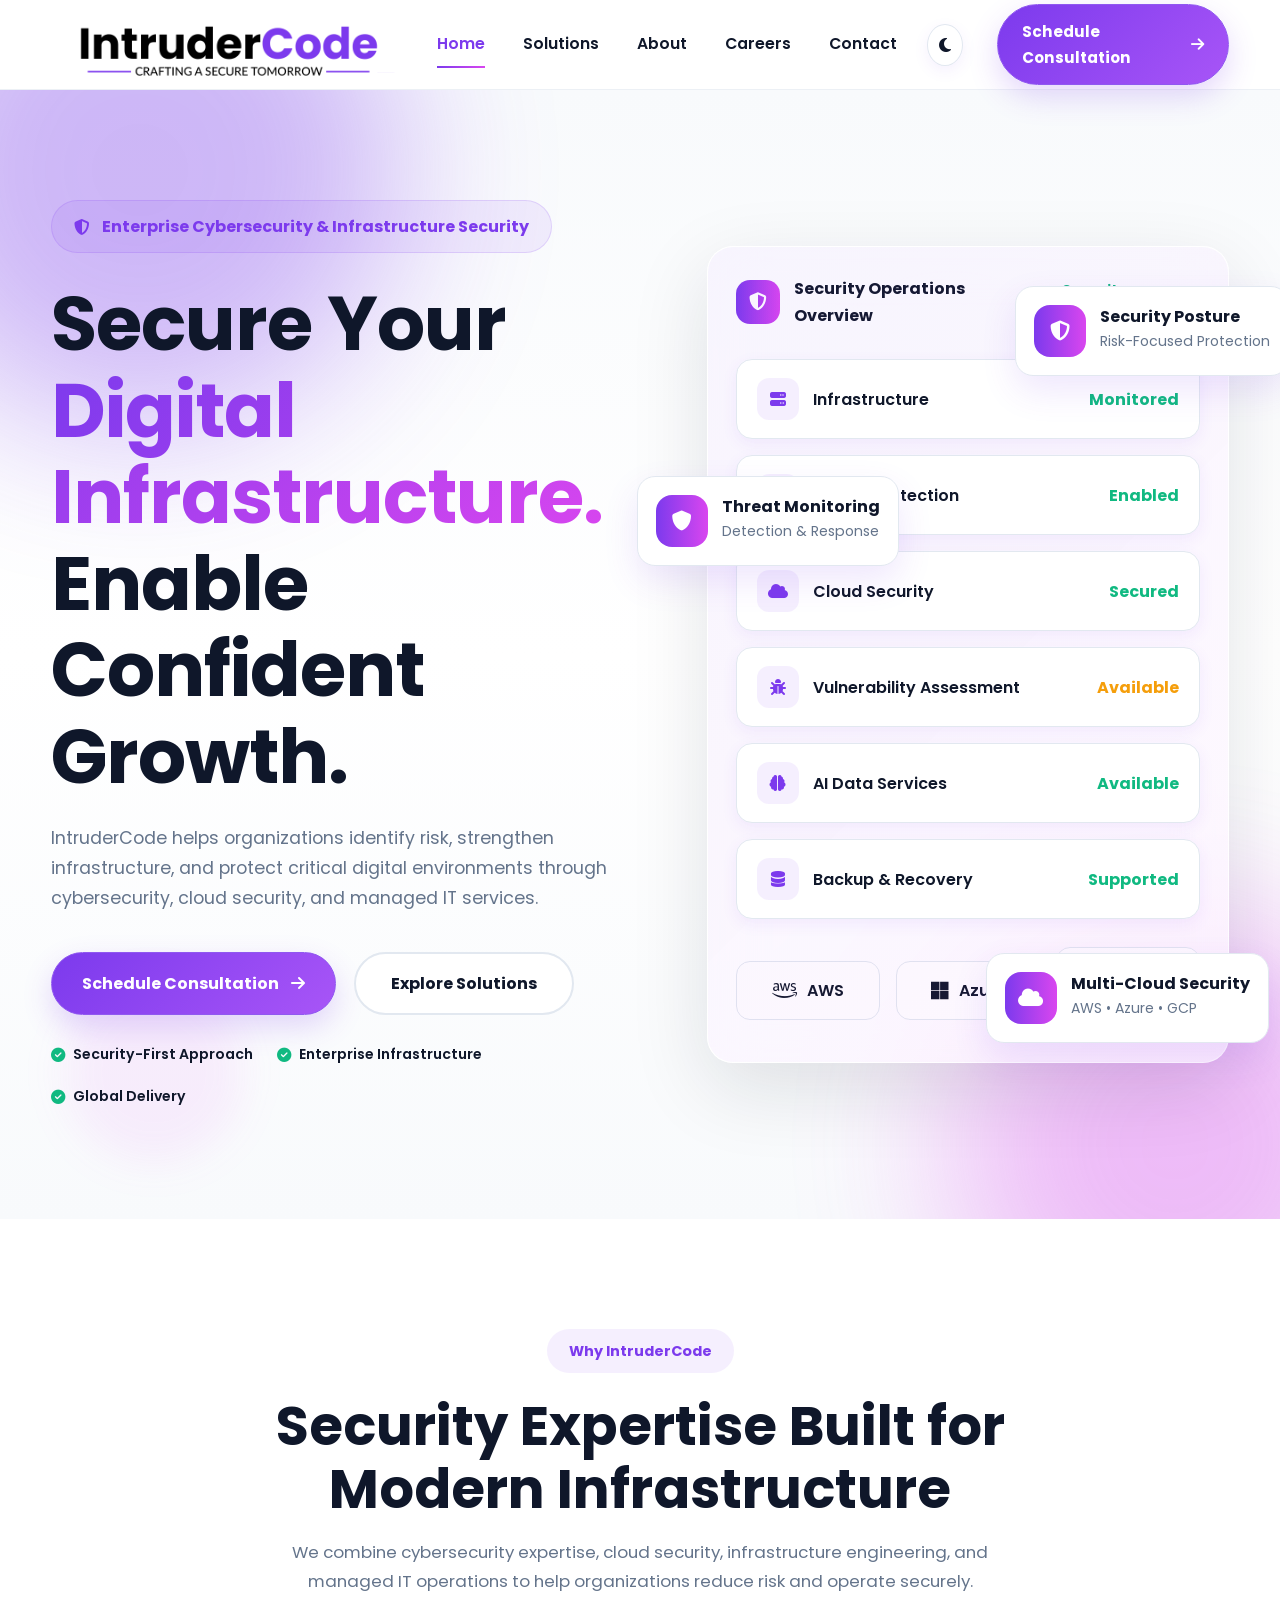
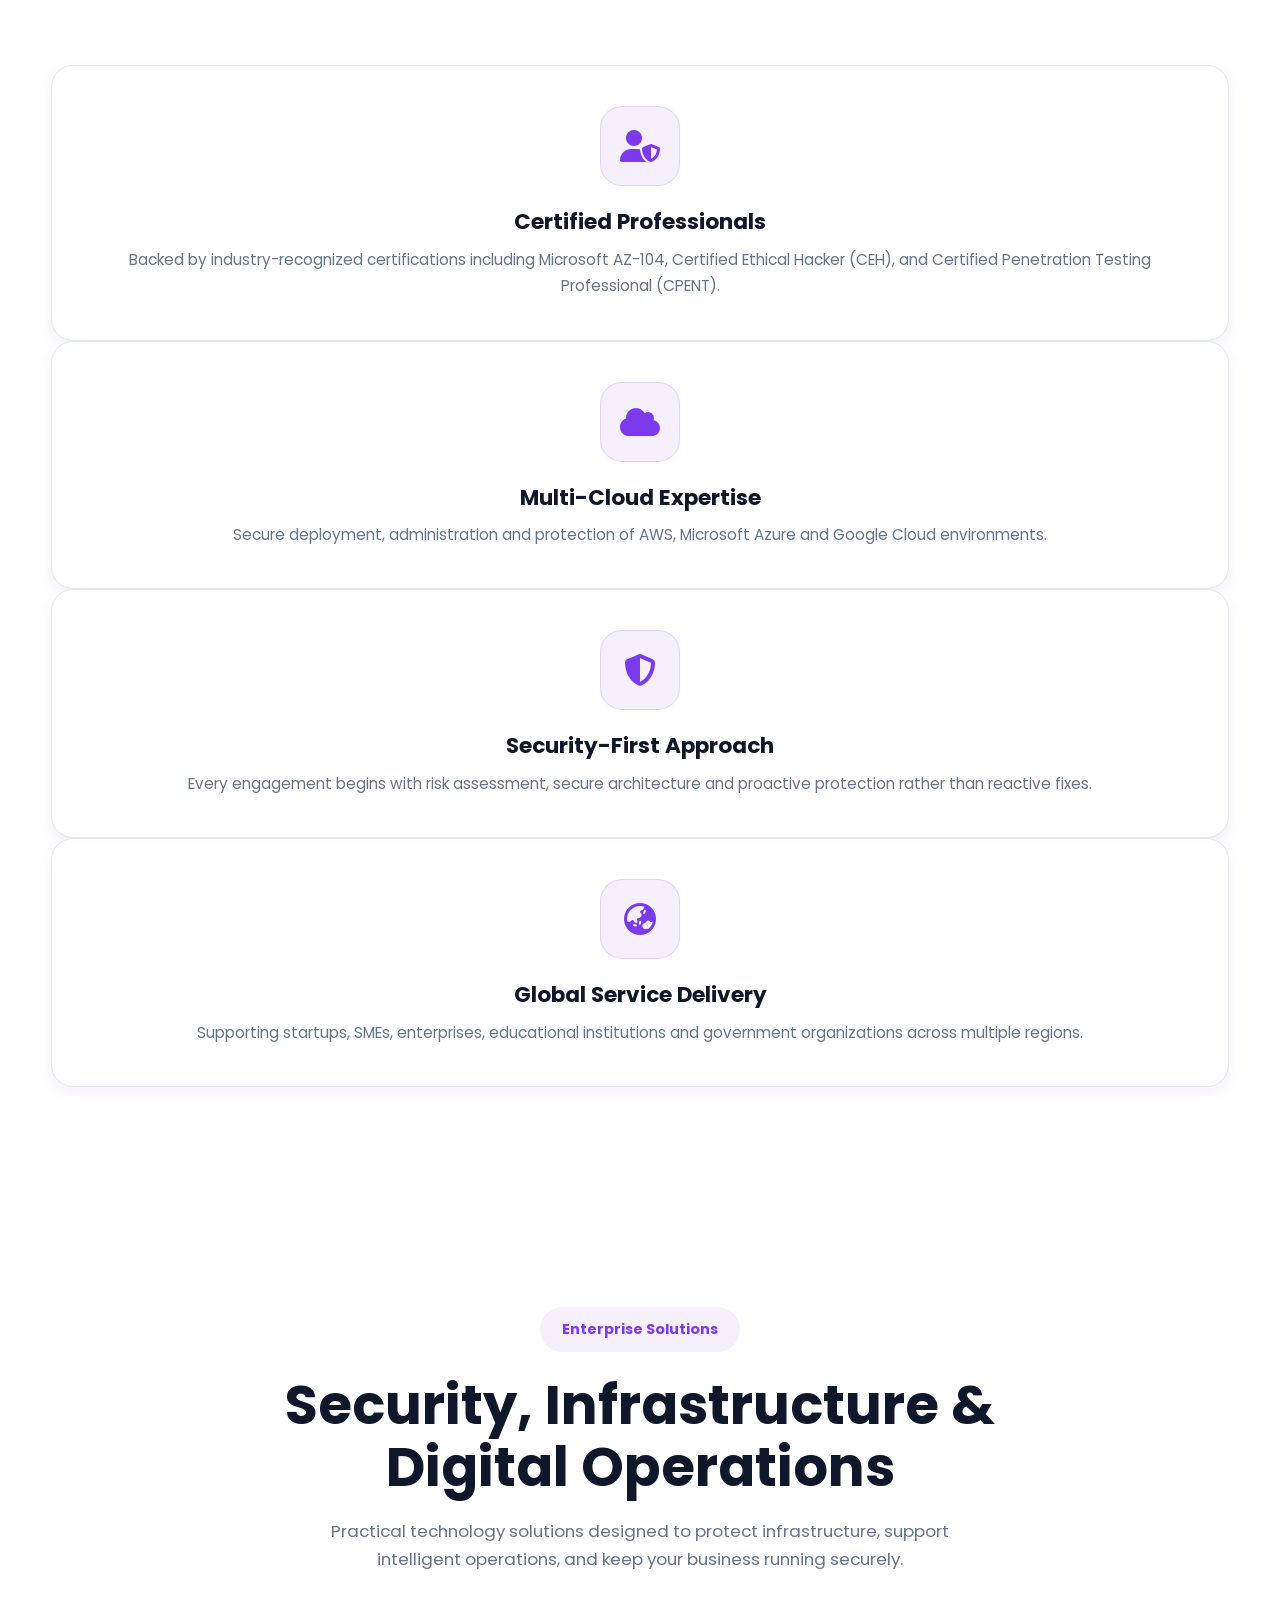
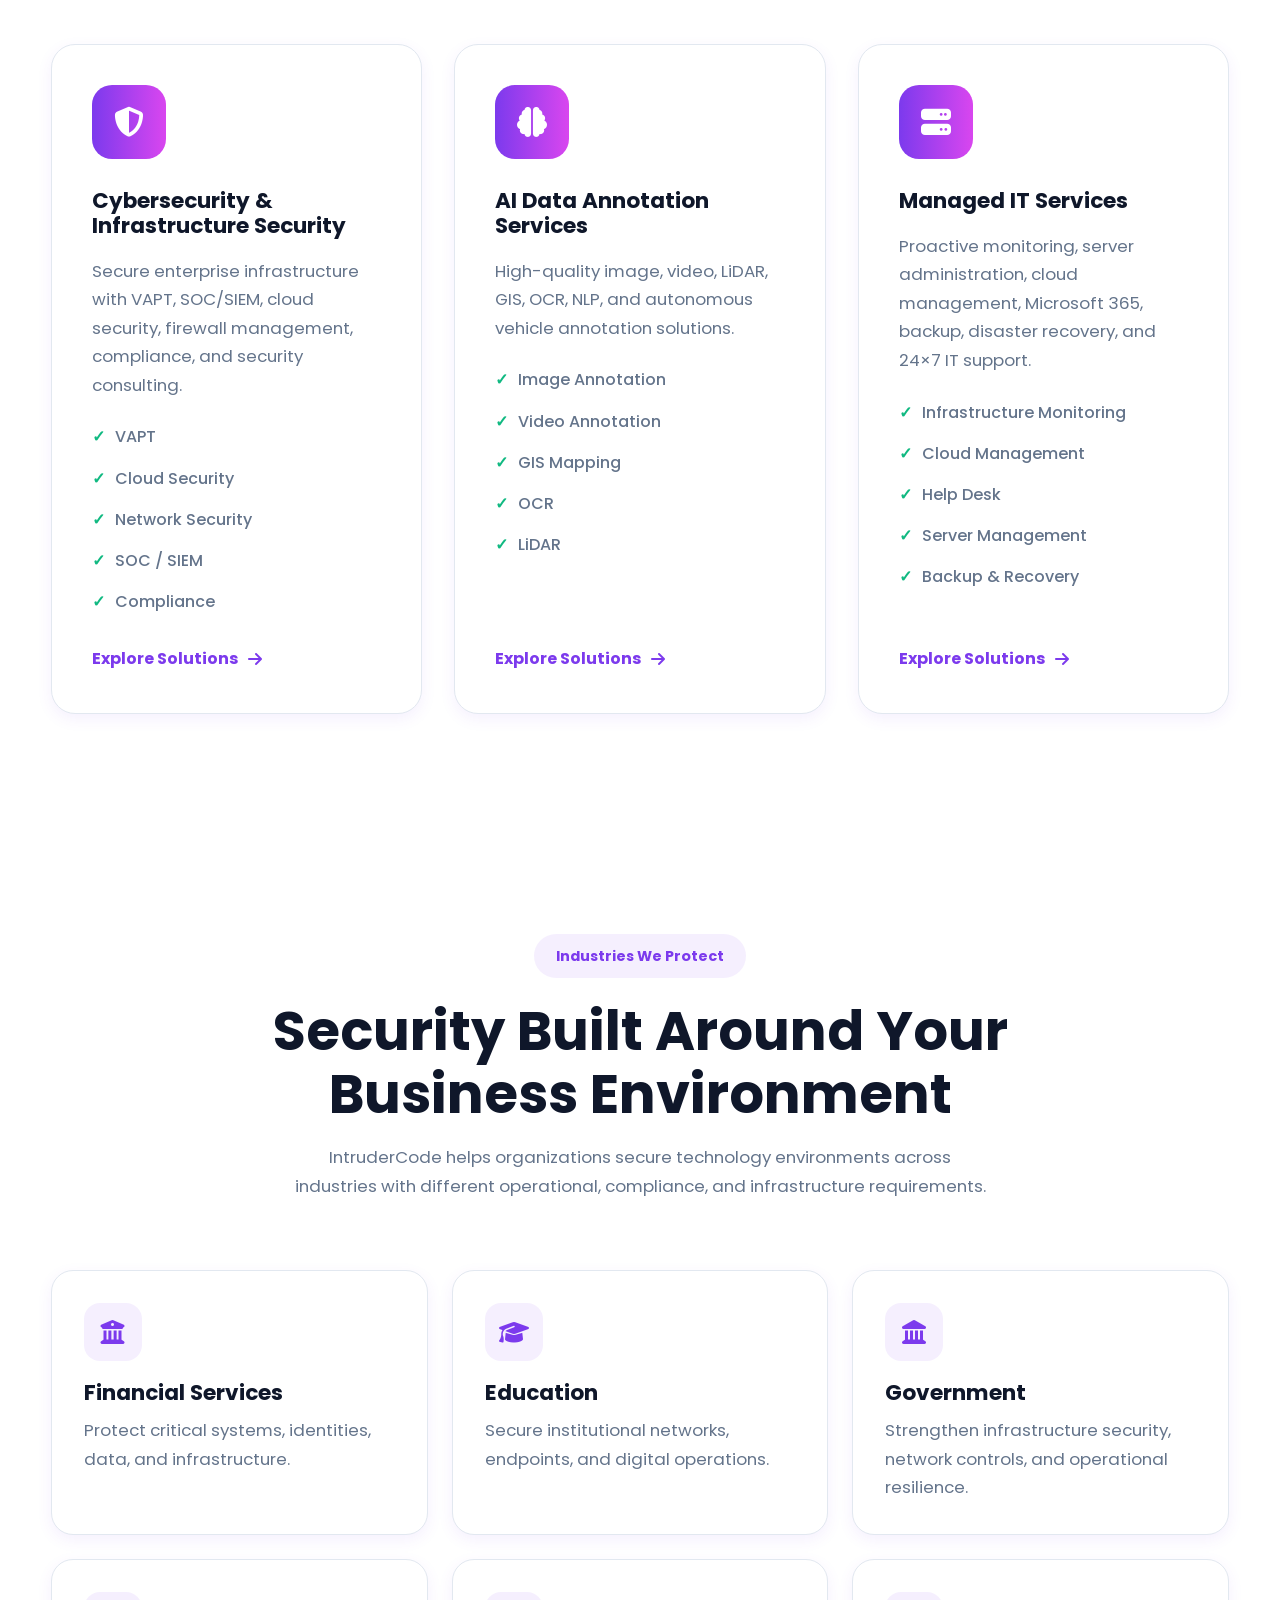
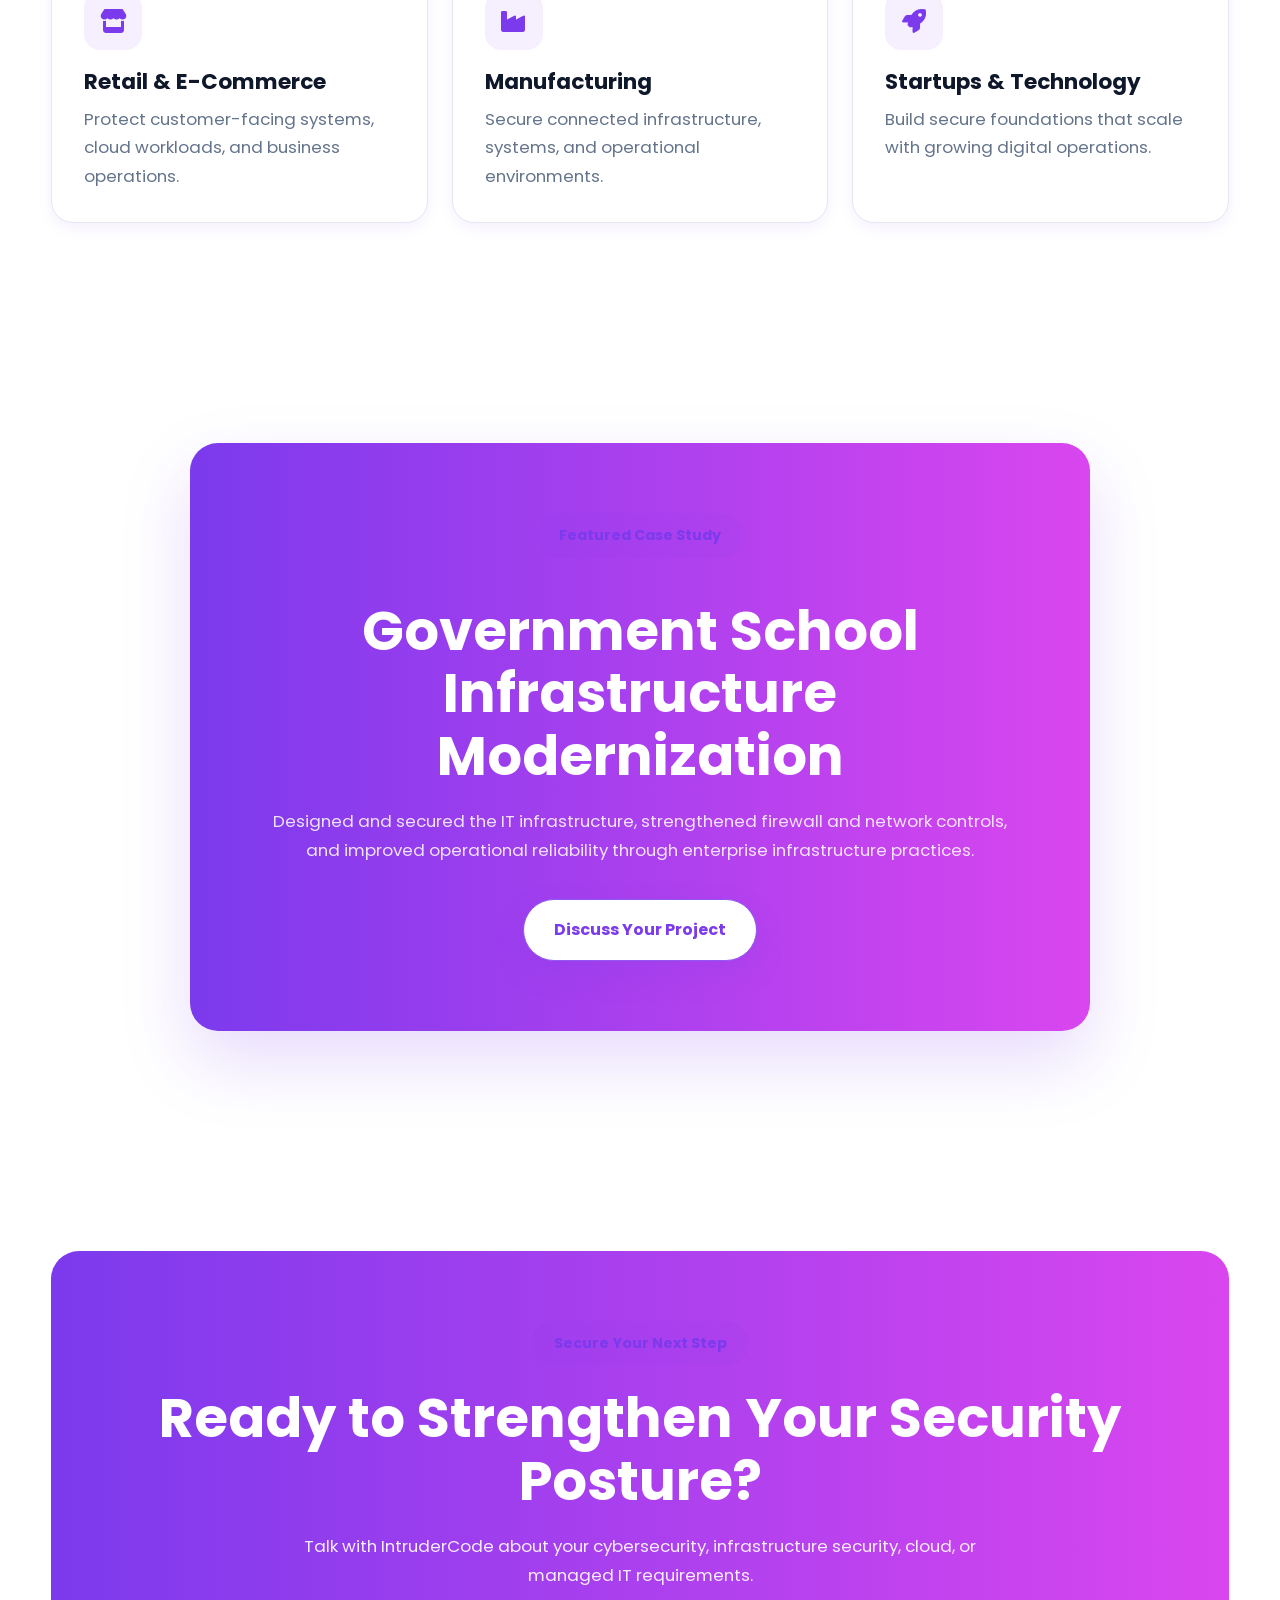
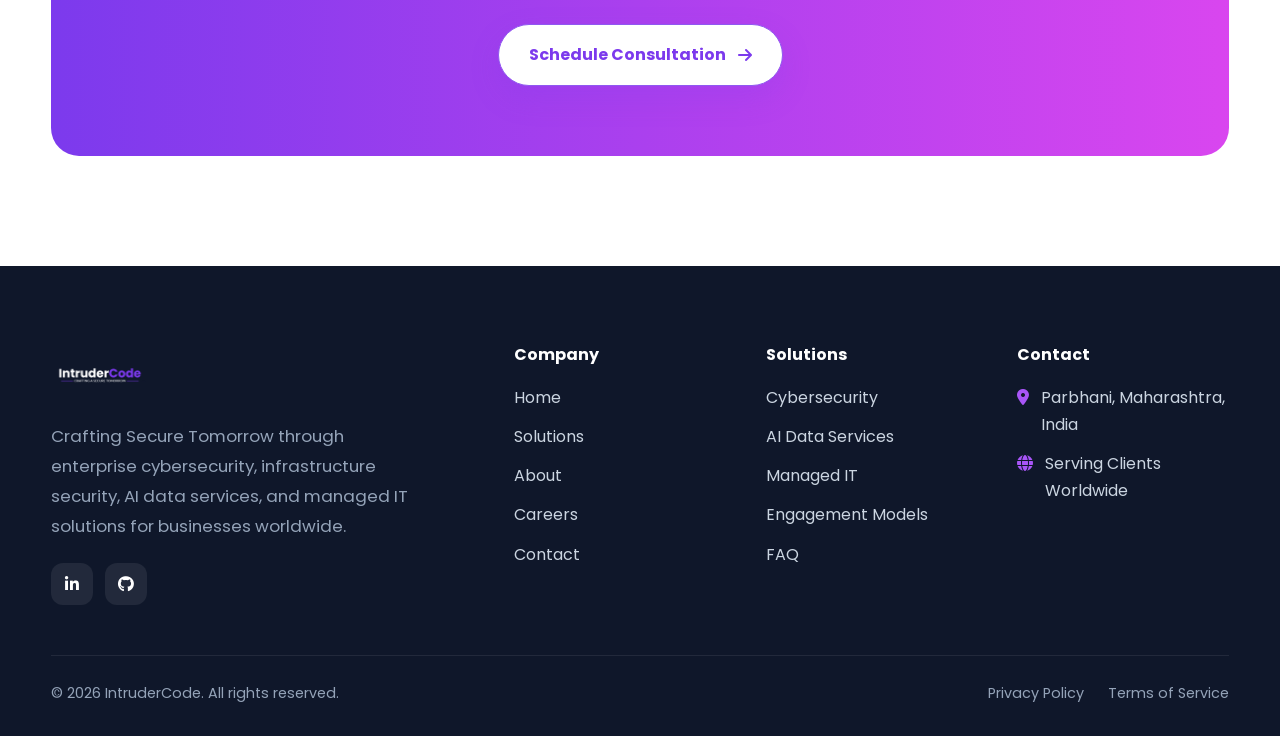
==== commit 986f99f9: "Sprint 1 — Shared Core / Global Components. v1.4" ====
--- a/index.html
+++ b/index.html
@@ -390,7 +390,7 @@
 
                             <span>
 
-                                Security Operations Center
+                                Security Operations Overview
 
                             </span>
 
@@ -400,7 +400,7 @@
 
                             <span class="status-dot"></span>
 
-                            Live
+                            Security Overview
 
                         </div>
 
@@ -428,7 +428,7 @@
 
                             <span class="status-success">
 
-                                Healthy
+                                Monitored
 
                             </span>
 
@@ -450,7 +450,7 @@
 
                             <span class="status-success">
 
-                                Active
+                                Enabled
 
                             </span>
 
@@ -472,7 +472,7 @@
 
                             <span class="status-success">
 
-                                Protected
+                                Secured
 
                             </span>
 
@@ -486,7 +486,7 @@
 
                                 <span>
 
-                                    VAPT Scan
+                                    Vulnerability Assessment
 
                                 </span>
 
@@ -494,7 +494,7 @@
 
                             <span class="status-running">
 
-                                Running
+                                Available
 
                             </span>
 
@@ -508,7 +508,7 @@
 
                                 <span>
 
-                                    AI Annotation
+                                    AI Data Services
 
                                 </span>
 
@@ -516,7 +516,7 @@
 
                             <span class="status-success">
 
-                                Online
+                                Available
 
                             </span>
 
@@ -530,7 +530,7 @@
 
                                 <span>
 
-                                    Backup Status
+                                    Backup & Recovery
 
                                 </span>
 
@@ -538,7 +538,7 @@
 
                             <span class="status-success">
 
-                                Successful
+                                Supported
 
                             </span>
 
@@ -1292,233 +1292,6 @@
 </section>
 
 
-<!-- ======================================================
-     WHY CHOOSE INTRUDERCODE
-======================================================= -->
-
-<section class="why-us">
-
-    <div class="container">
-
-        <div class="section-heading">
-
-            <span class="section-badge">
-
-                Why Choose Us
-
-            </span>
-
-            <h2>
-
-                Your Trusted Technology Partner
-
-            </h2>
-
-            <p>
-
-                We combine cybersecurity expertise, enterprise infrastructure,
-                cloud technologies, AI data services, and managed IT operations
-                to deliver secure and scalable business solutions.
-
-            </p>
-
-        </div>
-
-        <div class="why-grid">
-
-            <div class="why-card">
-
-                <i class="fa-solid fa-shield-halved"></i>
-
-                <h3>Security First</h3>
-
-                <p>
-
-                    Security is integrated into every solution,
-                    ensuring resilient and protected infrastructure.
-
-                </p>
-
-            </div>
-
-            <div class="why-card">
-
-                <i class="fa-solid fa-cloud"></i>
-
-                <h3>Cloud Expertise</h3>
-
-                <p>
-
-                    Experience across AWS, Microsoft Azure and
-                    Google Cloud Platform.
-
-                </p>
-
-            </div>
-
-            <div class="why-card">
-
-                <i class="fa-solid fa-headset"></i>
-
-                <h3>24×7 Support</h3>
-
-                <p>
-
-                    Continuous monitoring, proactive maintenance
-                    and rapid issue resolution.
-
-                </p>
-
-            </div>
-
-            <div class="why-card">
-
-                <i class="fa-solid fa-users"></i>
-
-                <h3>Experienced Team</h3>
-
-                <p>
-
-                    Certified professionals delivering enterprise-grade
-                    IT and cybersecurity services.
-
-                </p>
-
-            </div>
-
-        </div>
-
-    </div>
-
-</section>
-
-<!-- ======================================================
-     TECHNOLOGY STACK
-======================================================= -->
-
-<section class="technology">
-
-    <div class="container">
-
-        <div class="section-heading">
-
-            <span class="section-badge">
-
-                Technology Stack
-
-            </span>
-
-            <h2>
-
-                Technologies We Work With
-
-            </h2>
-
-        </div>
-
-        <div class="tech-grid">
-
-            <span>AWS</span>
-            <span>Microsoft Azure</span>
-            <span>Google Cloud</span>
-            <span>Windows Server</span>
-            <span>Linux</span>
-            <span>VMware</span>
-            <span>Hyper-V</span>
-            <span>Docker</span>
-            <span>Kubernetes</span>
-            <span>Microsoft Sentinel</span>
-            <span>Burp Suite</span>
-            <span>Metasploit</span>
-            <span>Nessus</span>
-            <span>OpenVAS</span>
-
-        </div>
-
-    </div>
-
-</section>
-
-<!-- ======================================================
-     DELIVERY PROCESS
-======================================================= -->
-
-<section class="process">
-
-    <div class="container">
-
-        <div class="section-heading">
-
-            <span class="section-badge">
-
-                Our Process
-
-            </span>
-
-            <h2>
-
-                How We Deliver Excellence
-
-            </h2>
-
-        </div>
-
-        <div class="process-grid">
-
-            <div class="process-item">
-
-                <span>01</span>
-
-                <h3>Consult</h3>
-
-            </div>
-
-            <div class="process-item">
-
-                <span>02</span>
-
-                <h3>Assess</h3>
-
-            </div>
-
-            <div class="process-item">
-
-                <span>03</span>
-
-                <h3>Design</h3>
-
-            </div>
-
-            <div class="process-item">
-
-                <span>04</span>
-
-                <h3>Implement</h3>
-
-            </div>
-
-            <div class="process-item">
-
-                <span>05</span>
-
-                <h3>Secure</h3>
-
-            </div>
-
-            <div class="process-item">
-
-                <span>06</span>
-
-                <h3>Support</h3>
-
-            </div>
-
-        </div>
-
-    </div>
-
-</section>
-
 </main>
 
 <!-- ======================================================
--- a/css/style.css
+++ b/css/style.css
@@ -1414,6 +1414,37 @@
 }
 
 /* ==========================================================
+   HOMEPAGE — PRIMARY SOLUTION
+========================================================== */
+
+.solution-card-primary {
+
+    border-color:
+        var(--primary-25);
+
+    box-shadow:
+        var(--shadow);
+
+    transform:
+        translateY(-4px);
+
+}
+
+
+.solution-card-primary:hover {
+
+    transform:
+        translateY(-10px);
+
+    border-color:
+        var(--primary);
+
+    box-shadow:
+        var(--shadow-lg);
+
+}
+
+/* ==========================================================
    HERO CONTENT
 ========================================================== */
 
@@ -1483,7 +1514,7 @@
 
     flex-wrap:wrap;
 
-    margin-bottom:42px;
+    margin-bottom:0;
 
 }
 
@@ -1494,64 +1525,6 @@
 }
 
 /* ==========================================================
-   HERO FEATURES
-========================================================== */
-
-.hero-features{
-
-    display:grid;
-
-    grid-template-columns:repeat(2,1fr);
-
-    gap:18px;
-
-    max-width:520px;
-
-}
-
-.feature-item{
-
-    display:flex;
-
-    align-items:center;
-
-    gap:12px;
-
-    color:var(--text);
-
-    font-weight:600;
-
-    background:var(--white-85);
-
-    border:1px solid var(--border);
-
-    border-radius:14px;
-
-    padding:16px 18px;
-
-    box-shadow:var(--shadow-sm);
-
-    transition:var(--transition);
-
-}
-
-.feature-item:hover{
-
-    transform:translateY(-5px);
-
-    border-color:var(--primary-25);
-
-}
-
-.feature-item i{
-
-    color:var(--success);
-
-    font-size:1.05rem;
-
-}
-
-/* ==========================================================
    HOMEPAGE — HERO FEATURES
 ========================================================== */
 
@@ -1582,7 +1555,7 @@
 
     font-weight: 600;
 
-    color: var(--secondary);
+    color: var(--text);
 
 }
 
--- a/css/responsive.css
+++ b/css/responsive.css
@@ -503,11 +503,13 @@
 
     }
 
-    .hero-features{
-
-        grid-template-columns:1fr;
-
-        max-width:100%;
+    .hero-features {
+
+        width: 100%;
+
+        max-width: 620px;
+
+        justify-content: center;
 
     }
 
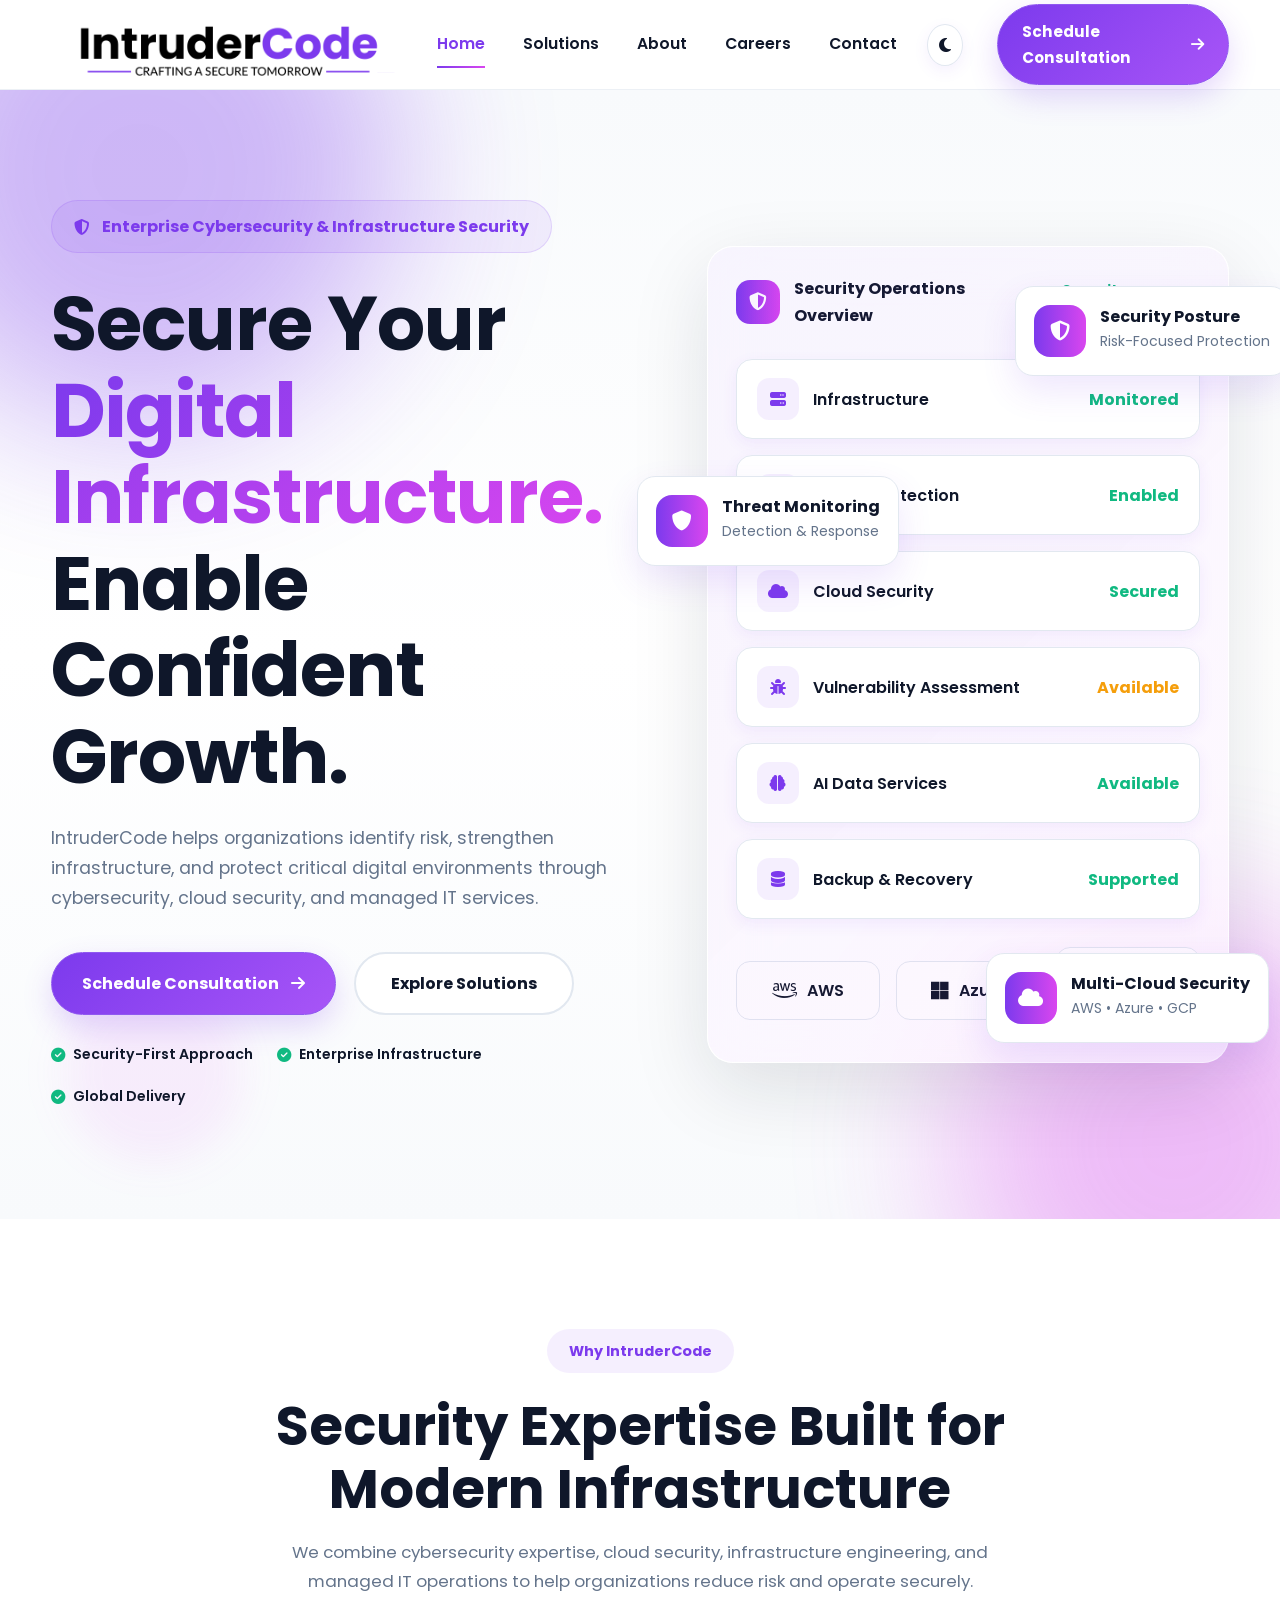
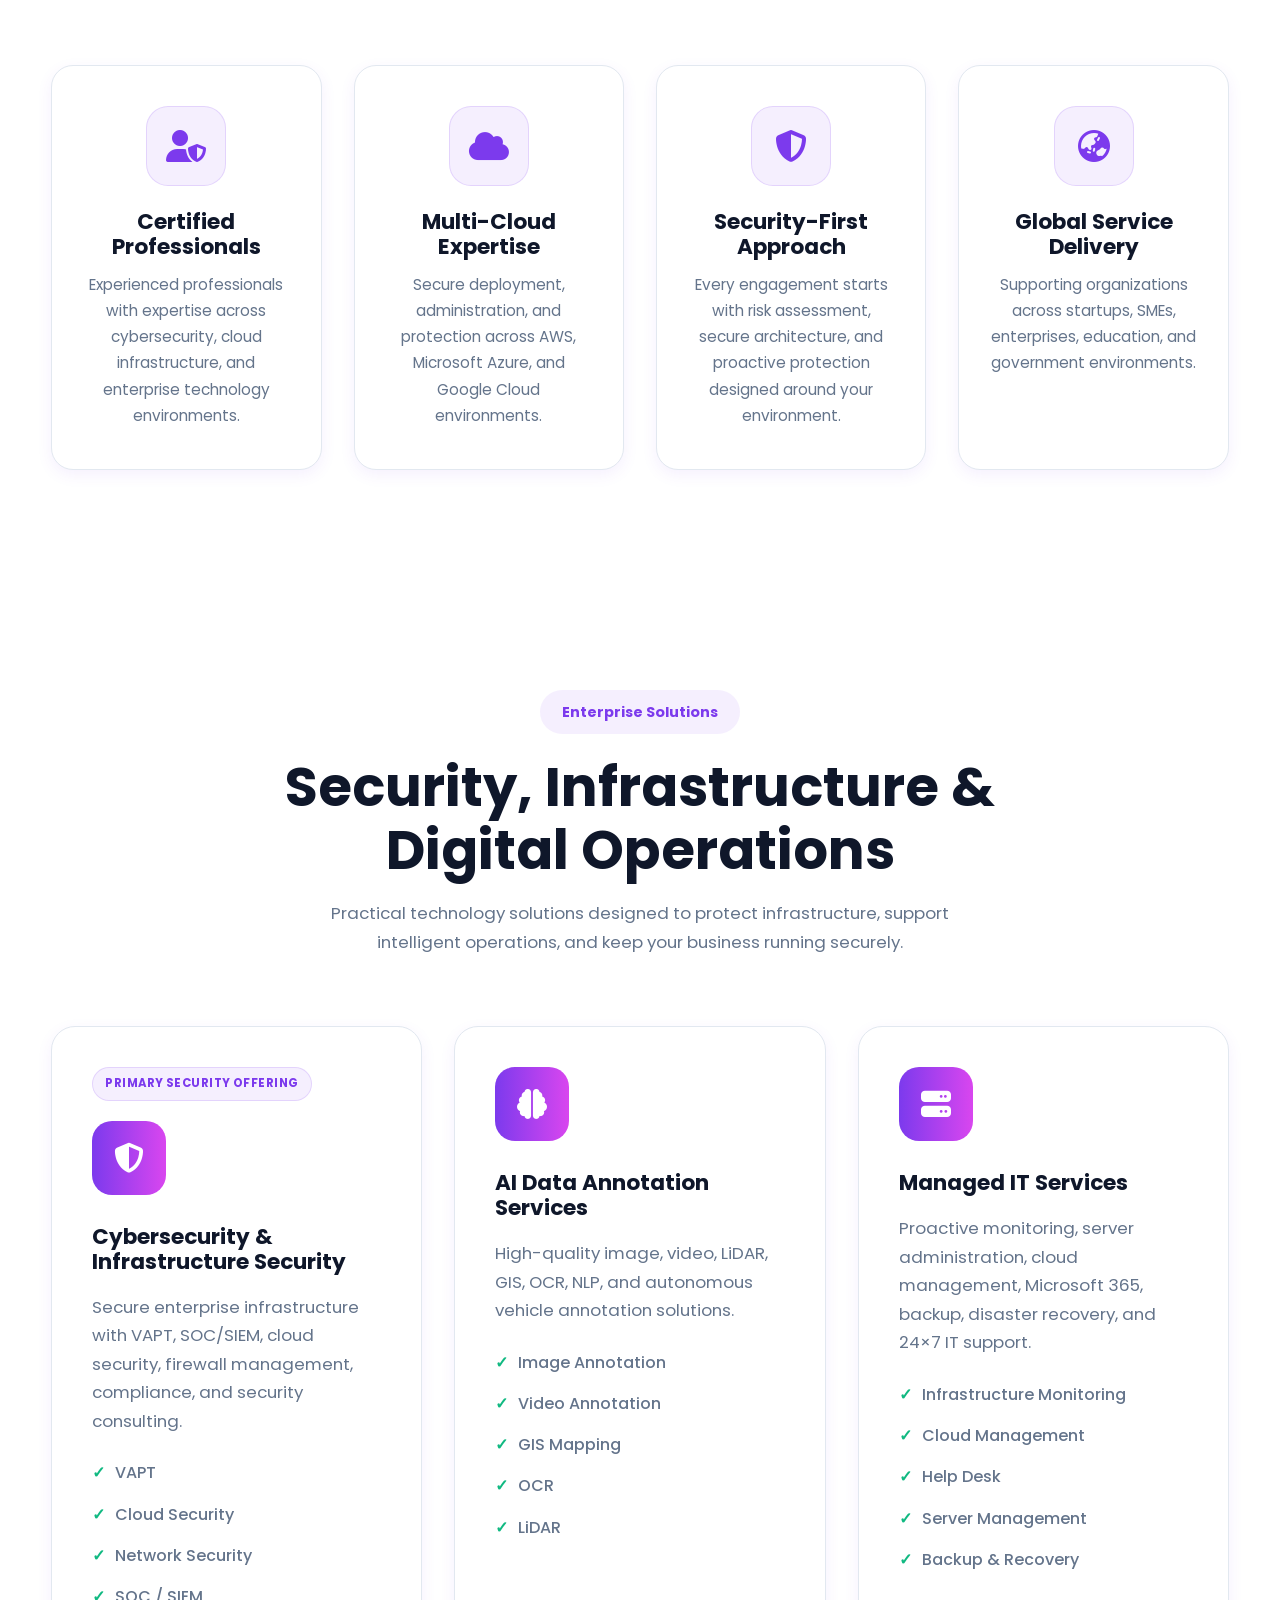
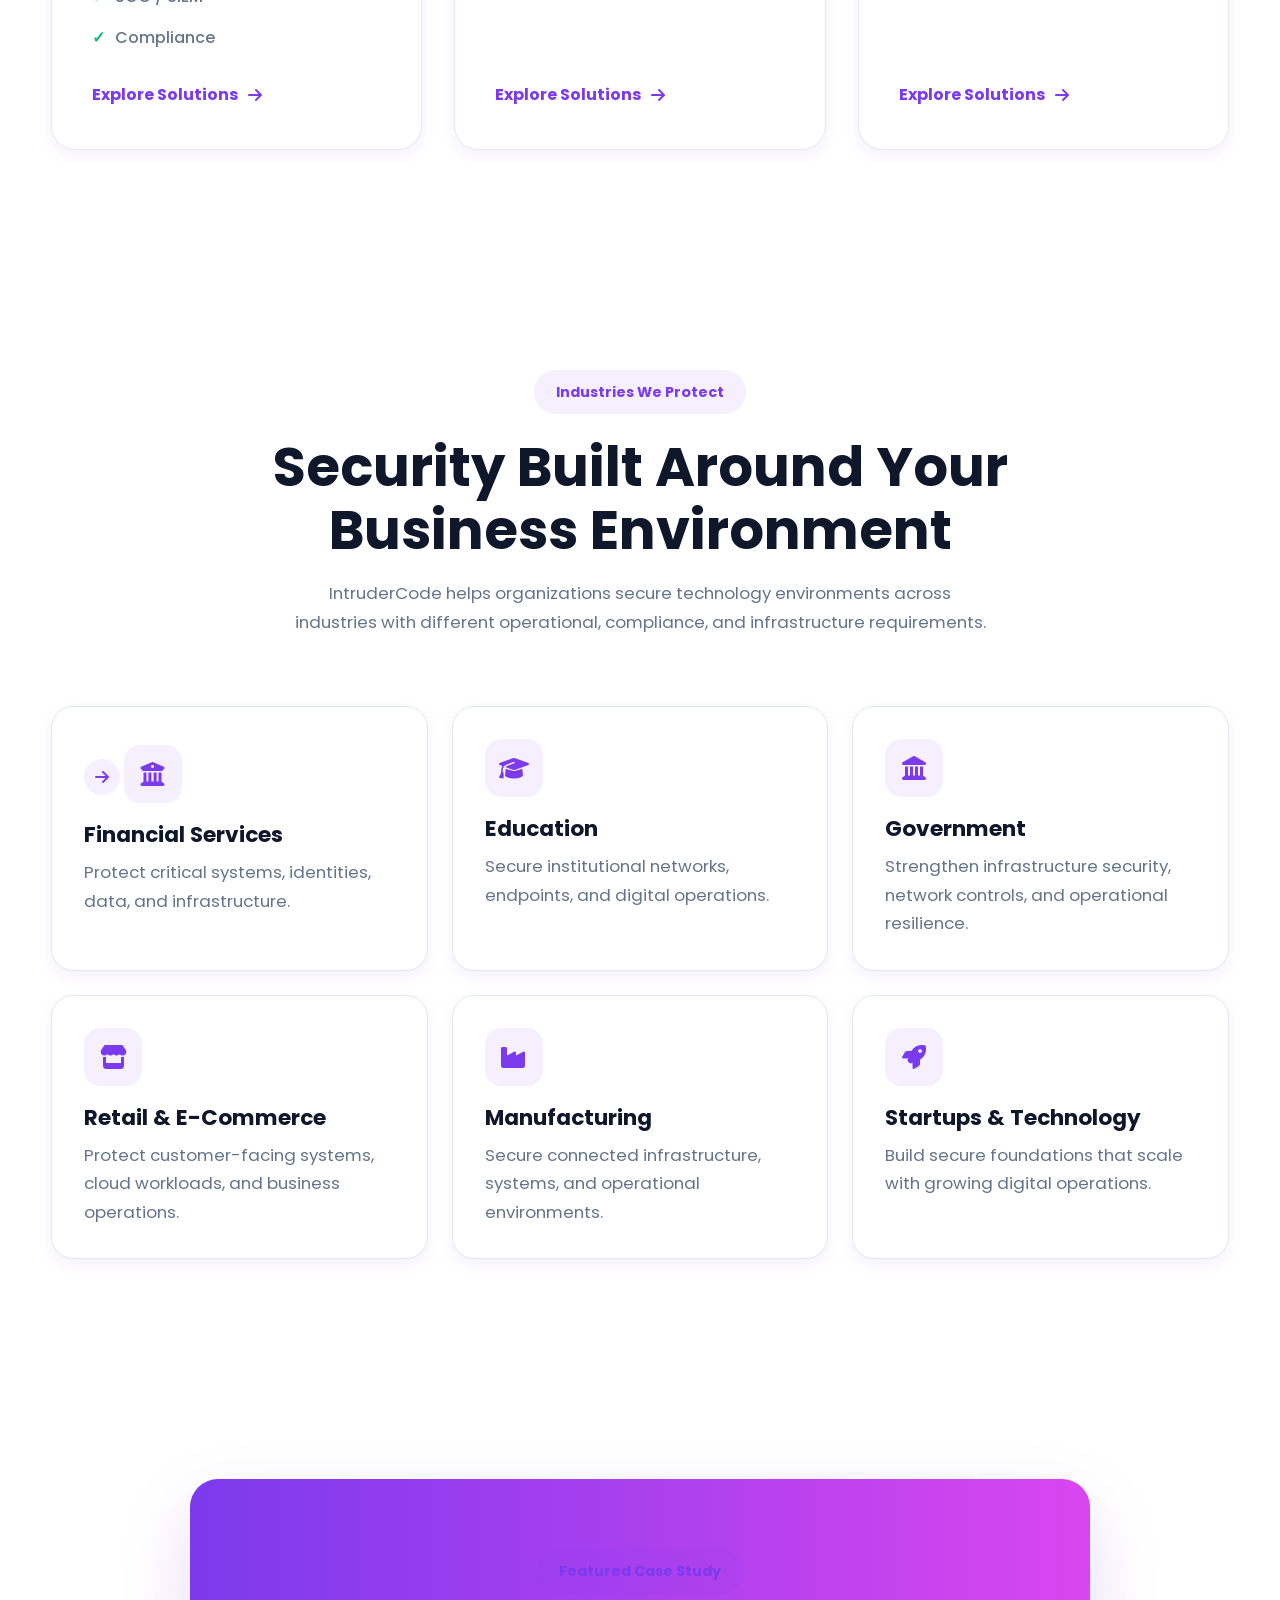
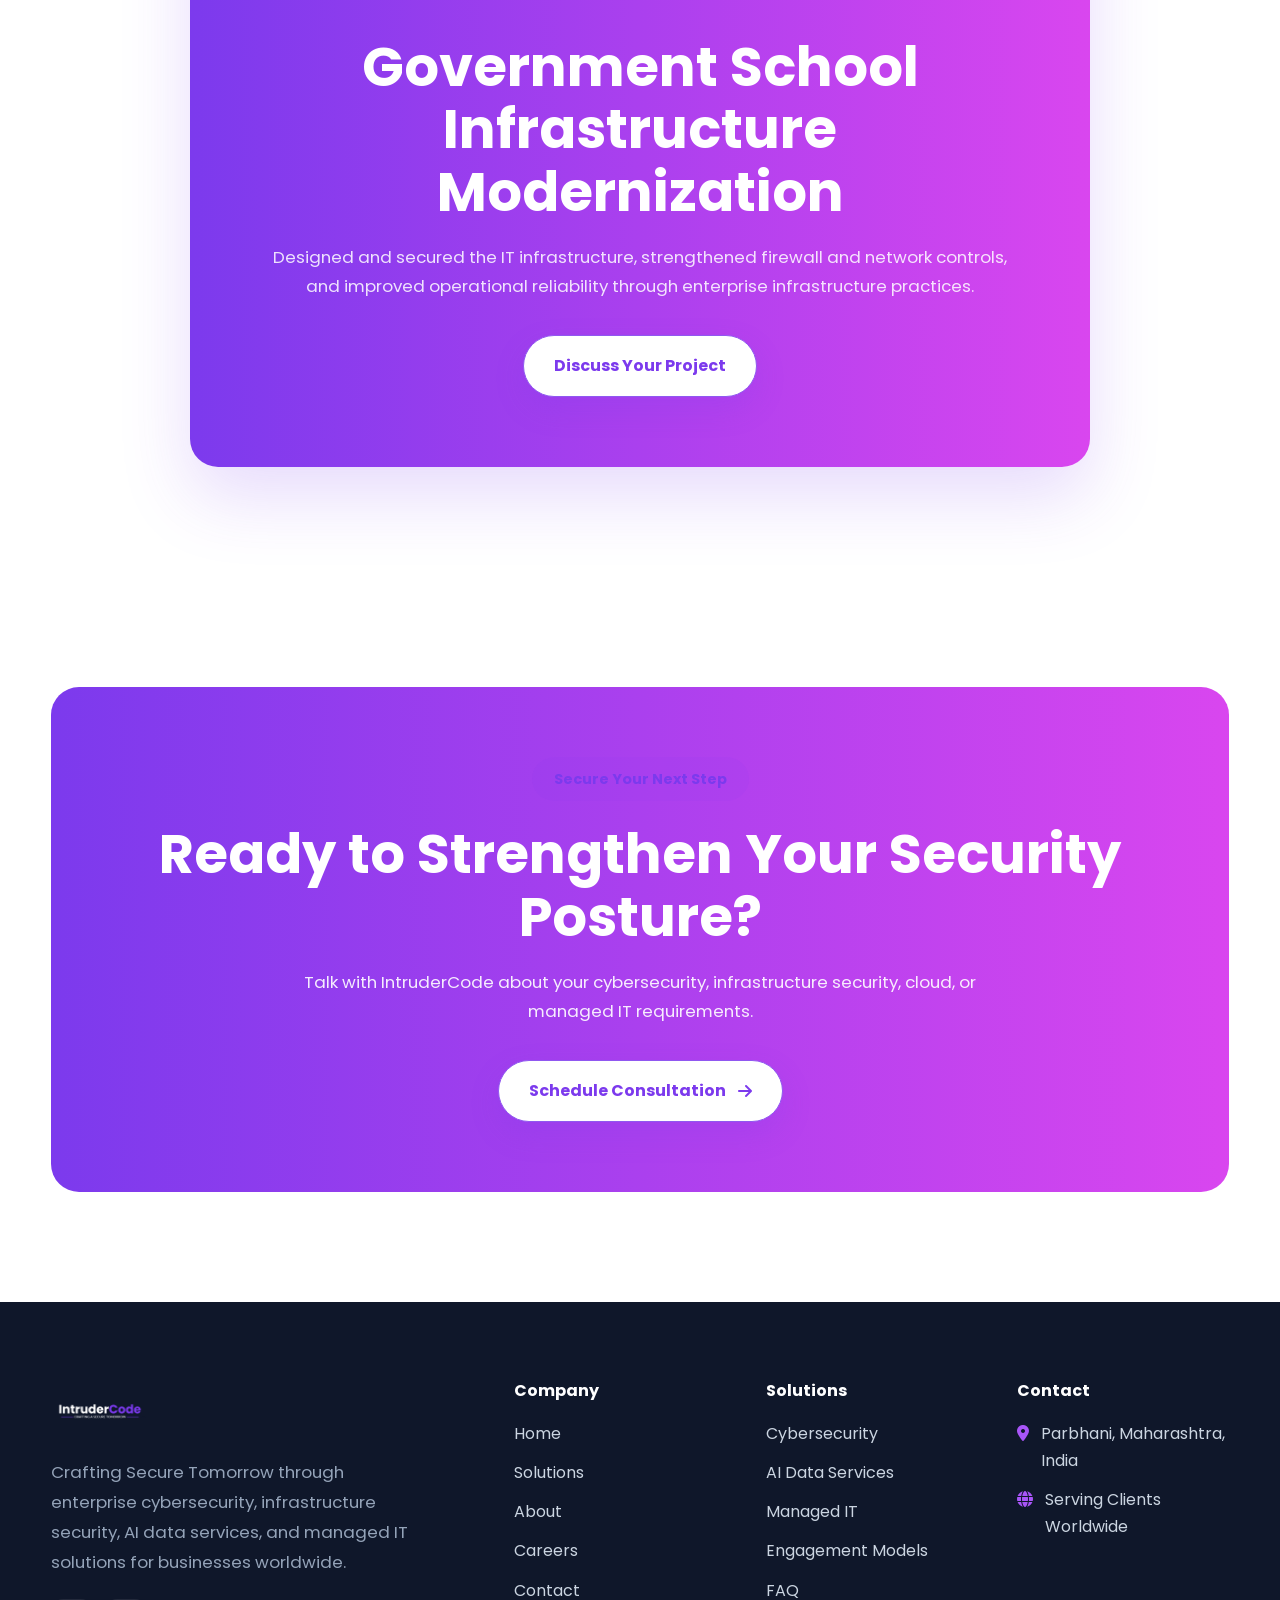
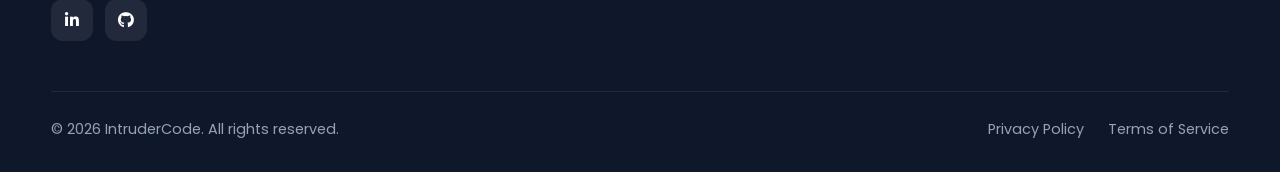
==== commit 3570effa: "Sprint 1 — Shared Core / Global Components. v1.5" ====
--- a/index.html
+++ b/index.html
@@ -681,7 +681,7 @@
      TRUSTED EXPERTISE
 ======================================================= -->
 
-<section class="trusted-expertise">
+<section class="trust" id="trust">
 
     <div class="container">
 
@@ -704,7 +704,7 @@
 
         </div>
 
-        <div class="expertise-grid">
+        <div class="trust-grid">
 
             <!-- Card -->
 
@@ -724,9 +724,11 @@
 
                 <p>
 
-                    Backed by industry-recognized certifications including
-                    Microsoft AZ-104, Certified Ethical Hacker (CEH),
-                    and Certified Penetration Testing Professional (CPENT).
+                    <p>
+                        Experienced professionals with expertise across
+                        cybersecurity, cloud infrastructure, and enterprise
+                        technology environments.
+                    </p>
 
                 </p>
 
@@ -750,8 +752,11 @@
 
                 <p>
 
-                    Secure deployment, administration and protection of
-                    AWS, Microsoft Azure and Google Cloud environments.
+                    <p>
+                        Secure deployment, administration, and protection
+                        across AWS, Microsoft Azure, and Google Cloud
+                        environments.
+                    </p>
 
                 </p>
 
@@ -775,9 +780,11 @@
 
                 <p>
 
-                    Every engagement begins with risk assessment,
-                    secure architecture and proactive protection
-                    rather than reactive fixes.
+                    <p>
+                        Every engagement starts with risk assessment,
+                        secure architecture, and proactive protection
+                        designed around your environment.
+                    </p>
 
                 </p>
 
@@ -801,9 +808,10 @@
 
                 <p>
 
-                    Supporting startups, SMEs, enterprises,
-                    educational institutions and government
-                    organizations across multiple regions.
+                    <p>
+                        Supporting organizations across startups, SMEs,
+                        enterprises, education, and government environments.
+                    </p>
 
                 </p>
 
@@ -854,6 +862,10 @@
             <!-- =============================== -->
 
             <article class="solution-card solution-card-primary">
+
+                 <span class="solution-label">
+                    Primary Security Offering
+                </span>
 
                 <div class="solution-icon">
 
@@ -1059,6 +1071,13 @@
 
             <article class="industry-card">
 
+                <span class="industry-arrow">
+                    <i
+                        class="fa-solid fa-arrow-right"
+                        aria-hidden="true"
+                    ></i>
+                </span>
+
                 <div class="industry-icon">
 
                     <i
--- a/css/style.css
+++ b/css/style.css
@@ -1444,6 +1444,35 @@
 
 }
 
+.solution-label {
+
+    display: inline-flex;
+
+    align-self: flex-start;
+
+    margin-bottom: 20px;
+
+    padding: 6px 12px;
+
+    border-radius: 999px;
+
+    background: var(--primary-08);
+
+    color: var(--primary);
+
+    border:
+        1px solid var(--primary-15);
+
+    font-size: .72rem;
+
+    font-weight: 700;
+
+    letter-spacing: .04em;
+
+    text-transform: uppercase;
+
+}
+
 /* ==========================================================
    HERO CONTENT
 ========================================================== */
@@ -1798,6 +1827,42 @@
 .industry-card p {
 
     margin: 0;
+
+}
+
+.industry-arrow {
+
+    display: inline-flex;
+
+    align-items: center;
+
+    justify-content: center;
+
+    width: 36px;
+
+    height: 36px;
+
+    margin-top: 20px;
+
+    border-radius: 50%;
+
+    background: var(--primary-08);
+
+    color: var(--primary);
+
+    transition: var(--transition);
+
+}
+
+
+.industry-card:hover .industry-arrow {
+
+    background: var(--primary);
+
+    color: var(--white);
+
+    transform:
+        translateX(4px);
 
 }
 
@@ -2512,16 +2577,6 @@
 
 }
 
-.industry-grid{
-
-    display:grid;
-
-    grid-template-columns:repeat(3,1fr);
-
-    gap:26px;
-
-}
-
 .industry-item{
 
     background:var(--surface);
@@ -2573,16 +2628,6 @@
     color:var(--primary);
 
     font-size:24px;
-
-}
-
-.industry-item span{
-
-    font-size:1.05rem;
-
-    font-weight:600;
-
-    color:var(--text);
 
 }
 
@@ -2592,37 +2637,44 @@
 
 .trust-card,
 .solution-card,
-.industry-item{
-
-    position:relative;
-
-    overflow:hidden;
+.industry-card {
+
+    position: relative;
+
+    overflow: hidden;
 
 }
 
 .trust-card::before,
 .solution-card::before,
-.industry-item::before{
-
-    content:"";
-
-    position:absolute;
-
-    top:0;
-
-    left:-120%;
-
-    width:60%;
-
-    height:100%;
-
-    background: linear-gradient(
-        90deg,
-        var(--primary),
-        var(--accent)
-);
-
-    transform:skewX(-25deg);
+.trust-card:hover::before,
+.solution-card:hover::before,
+.industry-card::before {
+
+    content: "";
+
+    position: absolute;
+
+    top: 0;
+
+    left: -120%;
+
+    width: 45%;
+
+    height: 100%;
+
+    opacity: .35;
+
+    background:
+        linear-gradient(
+            90deg,
+            transparent,
+            var(--primary),
+            transparent
+        );
+
+    transform:
+        skewX(-25deg);
 
 }
 
--- a/css/responsive.css
+++ b/css/responsive.css
@@ -188,20 +188,20 @@
        TRUSTED EXPERTISE
     ===================================================== */
 
-    .expertise-grid{
-
-        grid-template-columns:repeat(2,1fr);
-
-        gap:24px;
-
-    }
-
-    .expert-card{
-
-        padding:35px 28px;
-
-    }
-
+    .trust-grid {
+
+            grid-template-columns:
+                repeat(2, 1fr);
+
+            gap: 24px;
+
+        }
+
+    .trust-card {
+
+            padding: 35px 28px;
+
+        }
     /* =====================================================
        CORE SOLUTIONS
     ===================================================== */
@@ -611,9 +611,9 @@
        TRUSTED EXPERTISE
     ===================================================== */
 
-    .expertise-grid{
-
-        grid-template-columns:1fr;
+    .trust-grid {
+
+        grid-template-columns: 1fr;
 
     }
 
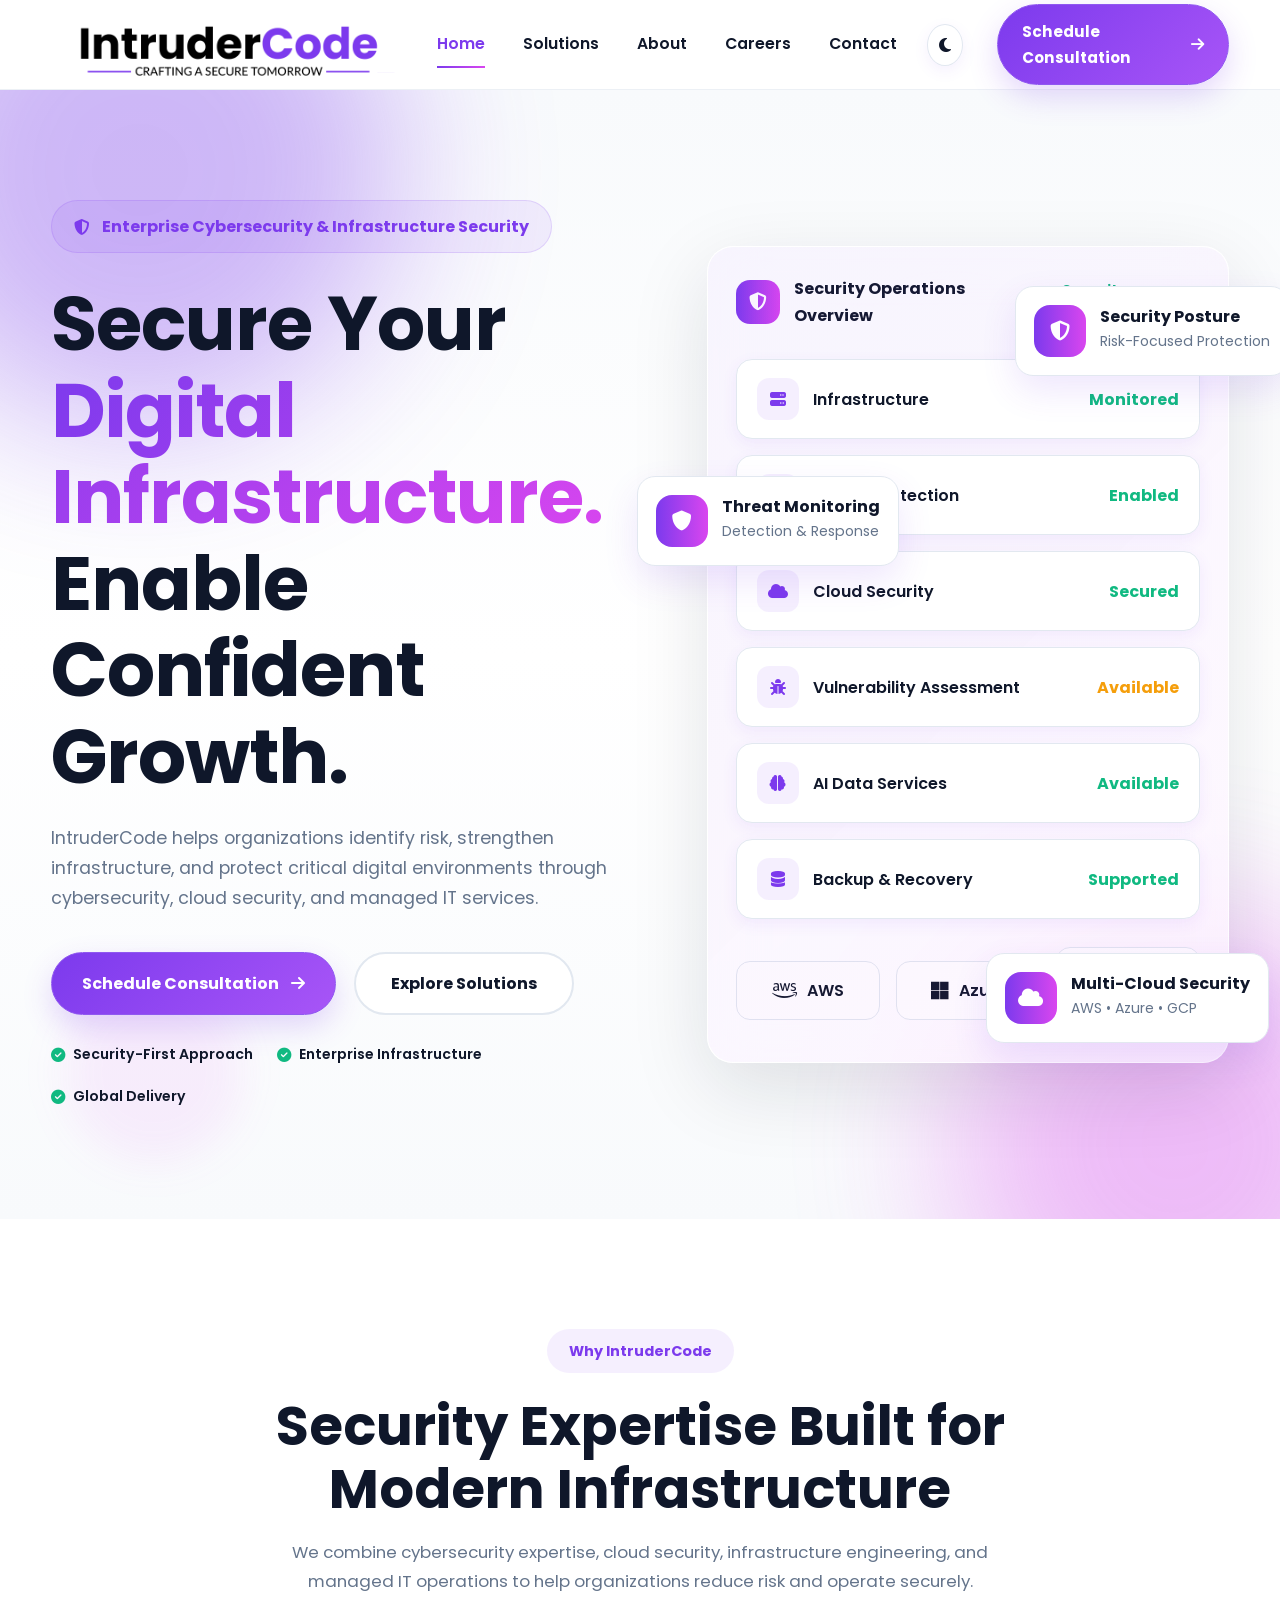
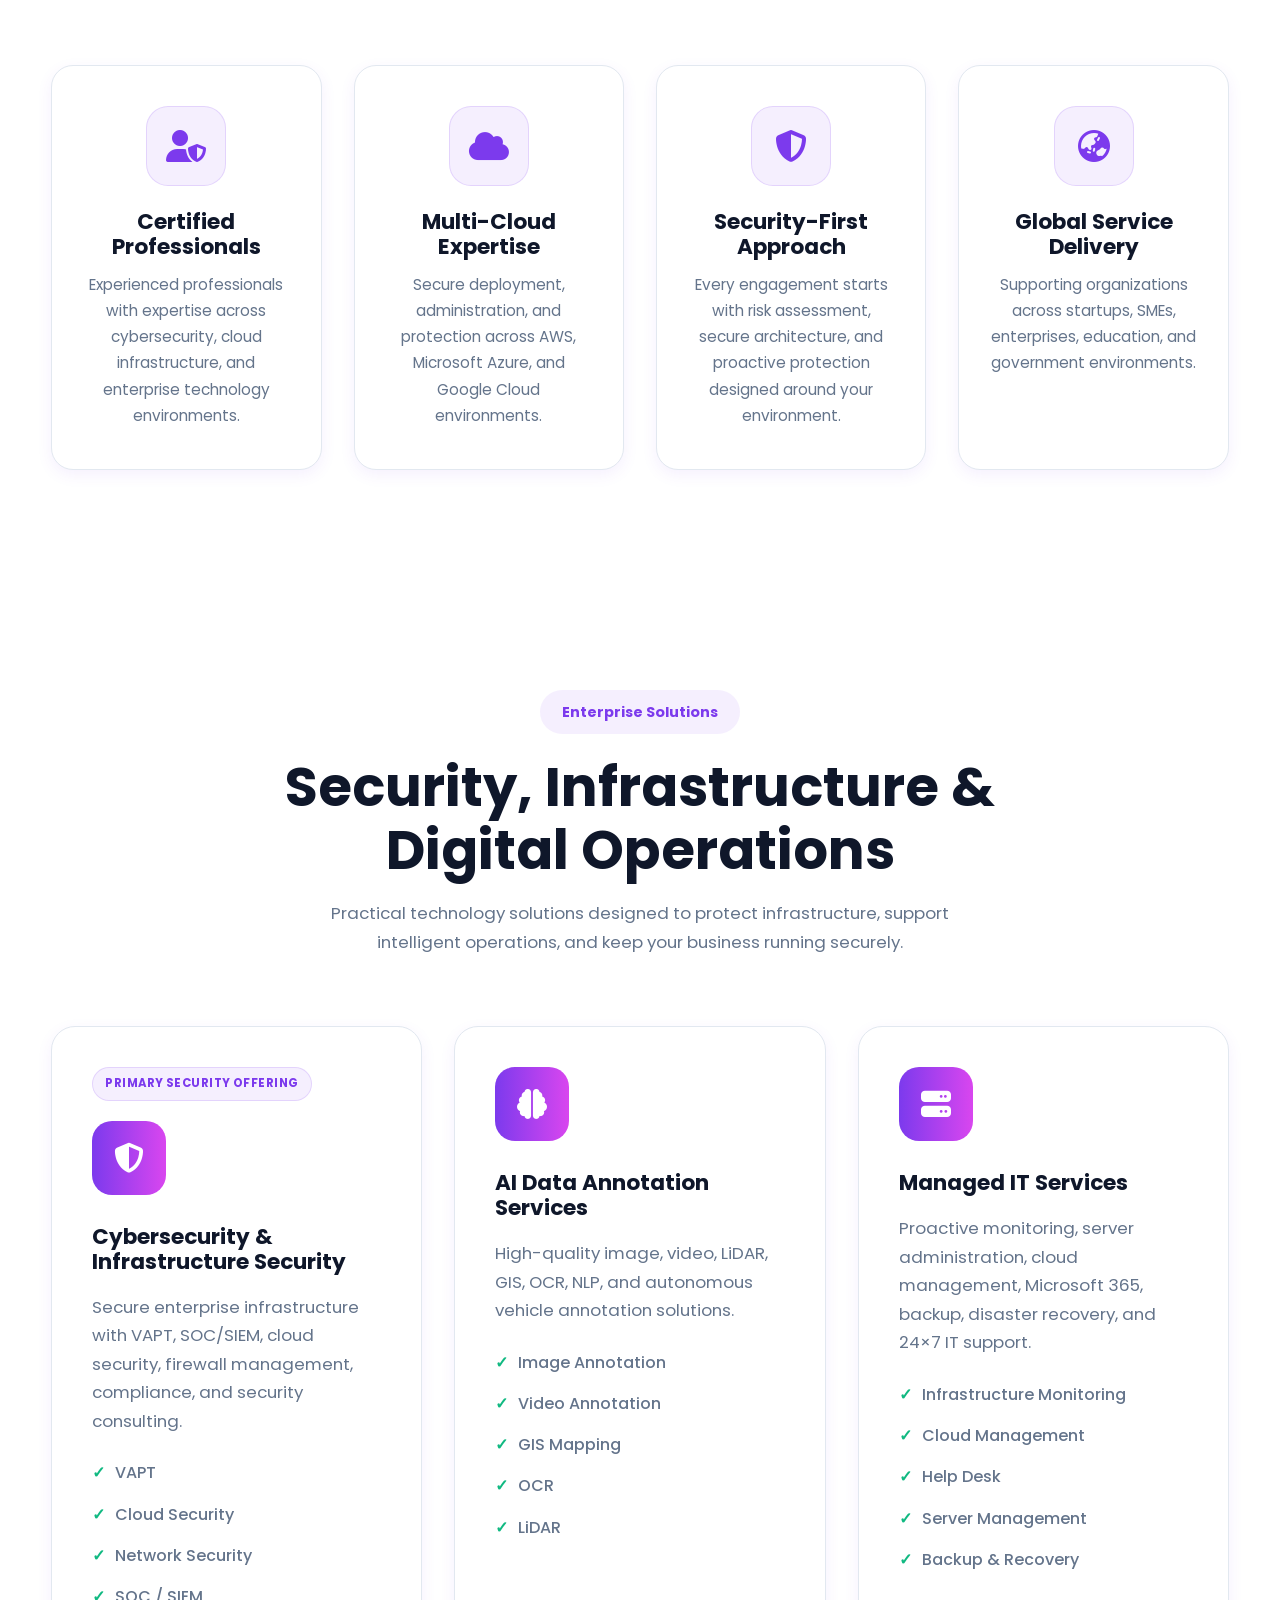
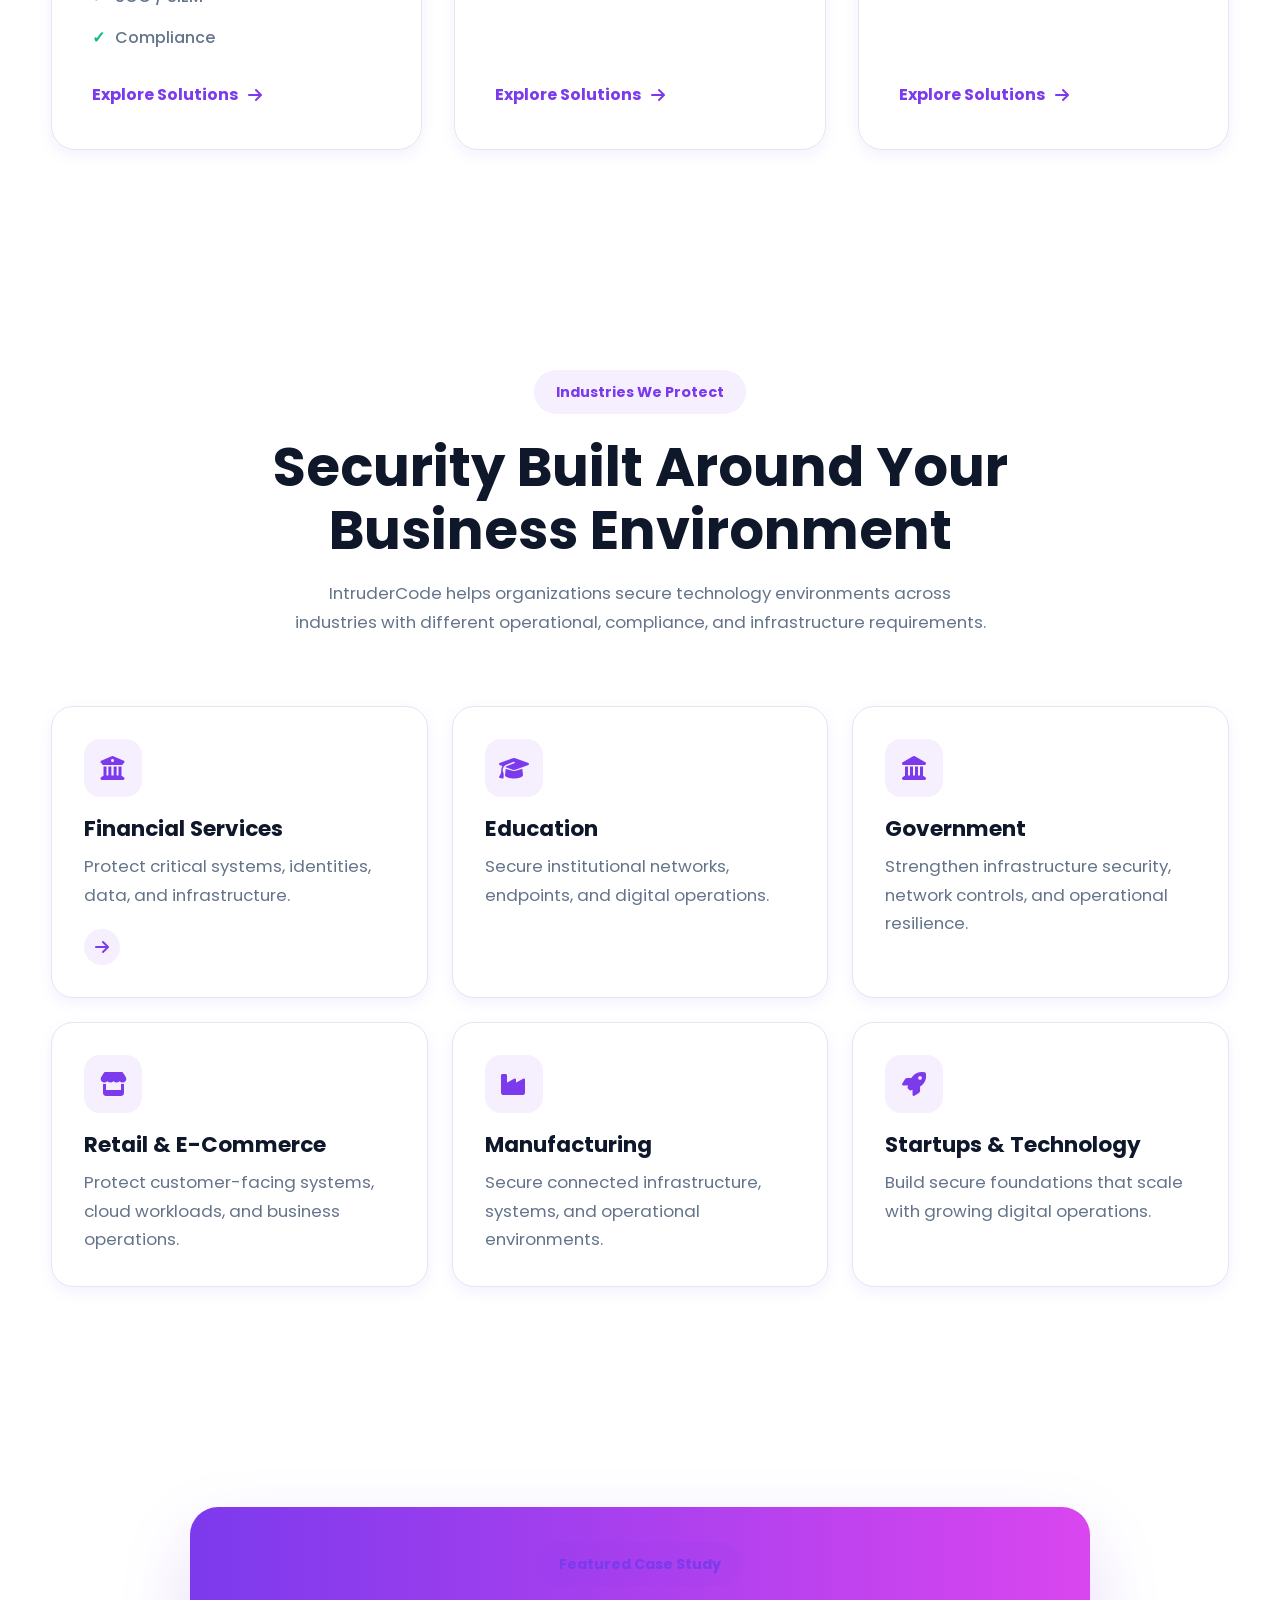
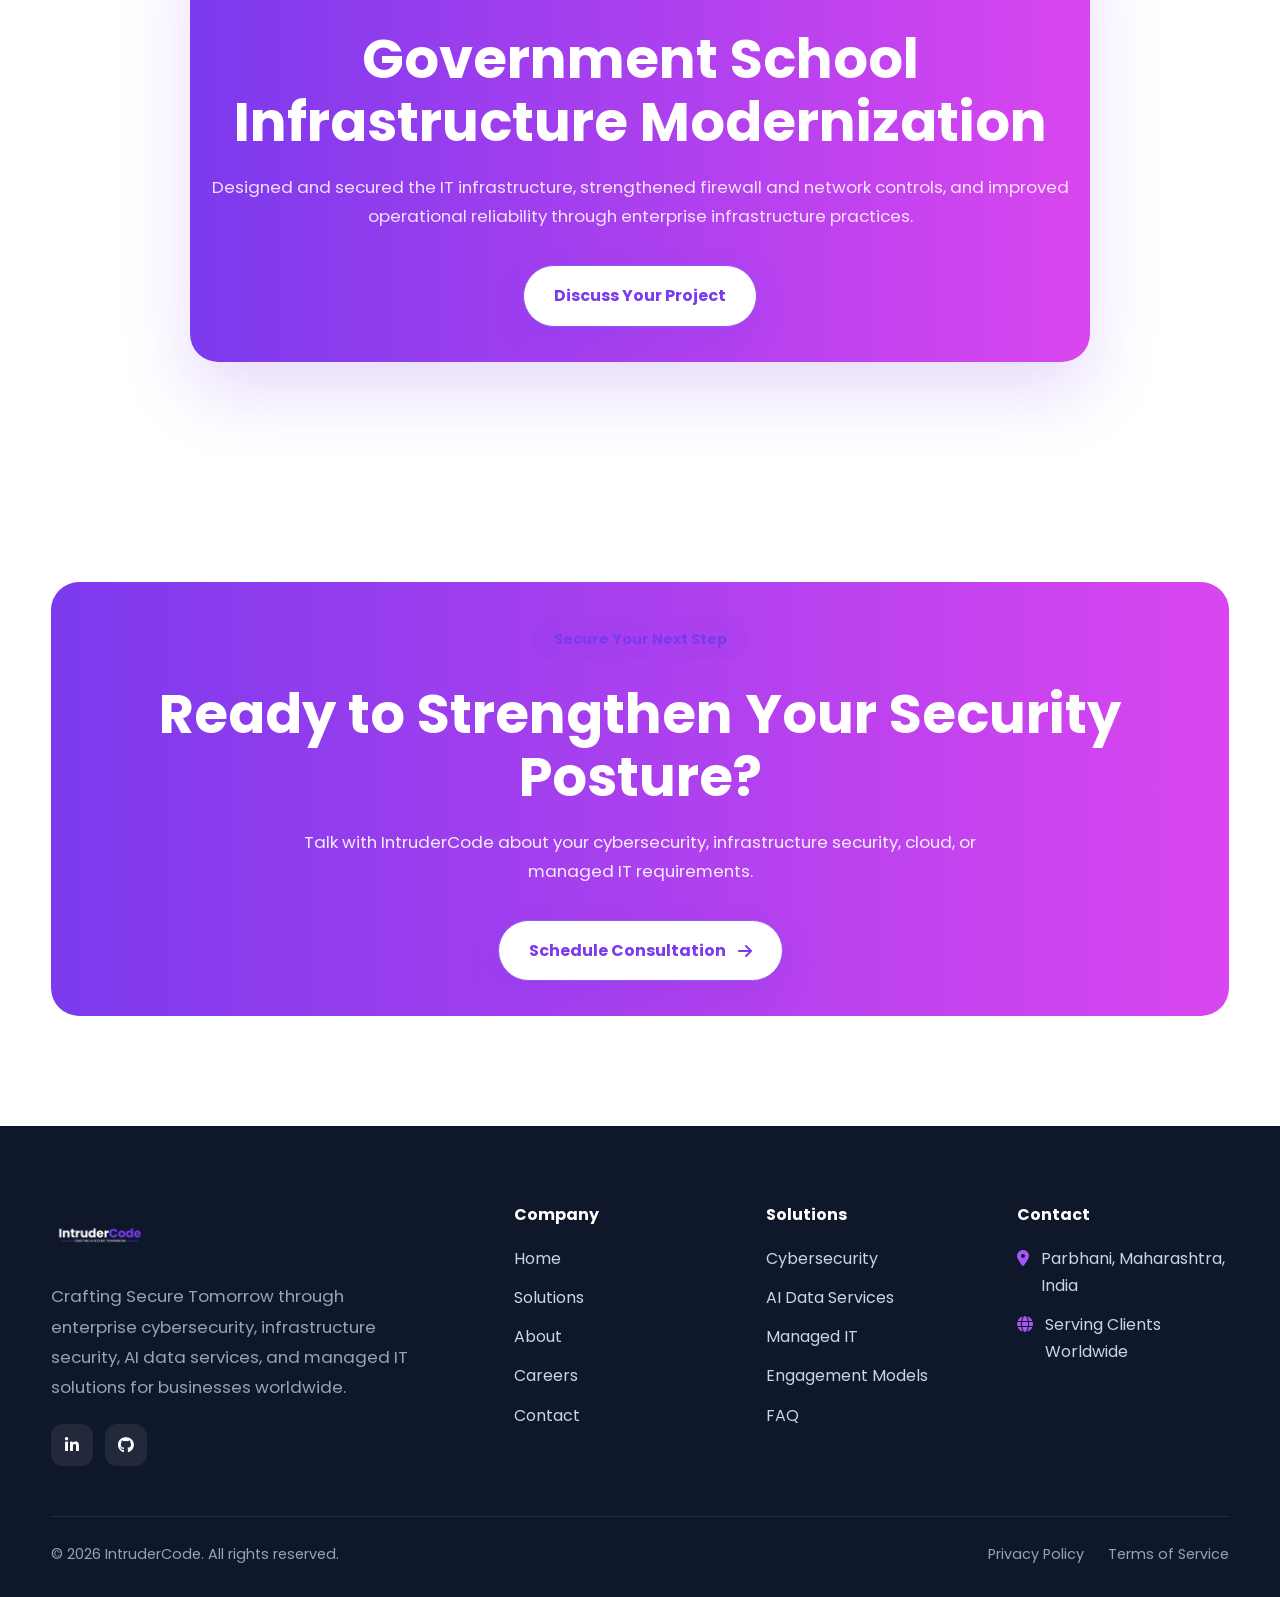
==== commit 44f4f697: "Sprint 1 — Shared Core / Global Components. v1." ====
--- a/index.html
+++ b/index.html
@@ -722,16 +722,12 @@
 
                 </h3>
 
-                <p>
-
                     <p>
                         Experienced professionals with expertise across
                         cybersecurity, cloud infrastructure, and enterprise
                         technology environments.
                     </p>
 
-                </p>
-
             </div>
 
             <!-- Card -->
@@ -749,8 +745,6 @@
                     Multi-Cloud Expertise
 
                 </h3>
-
-                <p>
 
                     <p>
                         Secure deployment, administration, and protection
@@ -758,8 +752,6 @@
                         environments.
                     </p>
 
-                </p>
-
             </div>
 
             <!-- Card -->
@@ -777,8 +769,6 @@
                     Security-First Approach
 
                 </h3>
-
-                <p>
 
                     <p>
                         Every engagement starts with risk assessment,
@@ -786,8 +776,6 @@
                         designed around your environment.
                     </p>
 
-                </p>
-
             </div>
 
             <!-- Card -->
@@ -805,15 +793,11 @@
                     Global Service Delivery
 
                 </h3>
-
-                <p>
 
                     <p>
                         Supporting organizations across startups, SMEs,
                         enterprises, education, and government environments.
                     </p>
-
-                </p>
 
             </div>
 
@@ -1071,6 +1055,26 @@
 
             <article class="industry-card">
 
+        
+
+                <div class="industry-icon">
+
+                    <i
+                        class="fa-solid fa-building-columns"
+                        aria-hidden="true"
+                    ></i>
+
+                </div>
+
+                <h3>
+                    Financial Services
+                </h3>
+
+                <p>
+                    Protect critical systems, identities,
+                    data, and infrastructure.
+                </p>
+
                 <span class="industry-arrow">
                     <i
                         class="fa-solid fa-arrow-right"
@@ -1078,24 +1082,6 @@
                     ></i>
                 </span>
 
-                <div class="industry-icon">
-
-                    <i
-                        class="fa-solid fa-building-columns"
-                        aria-hidden="true"
-                    ></i>
-
-                </div>
-
-                <h3>
-                    Financial Services
-                </h3>
-
-                <p>
-                    Protect critical systems, identities,
-                    data, and infrastructure.
-                </p>
-
             </article>
 
 
--- a/css/style.css
+++ b/css/style.css
@@ -542,7 +542,7 @@
 .solution-card,
 .why-card,
 .trust-card,
-.industry-item,
+.industry-card,
 .status-card,
 .process-item,
 .cta-box,
@@ -2645,10 +2645,9 @@
 
 }
 
+
 .trust-card::before,
 .solution-card::before,
-.trust-card:hover::before,
-.solution-card:hover::before,
 .industry-card::before {
 
     content: "";
@@ -2678,19 +2677,22 @@
 
 }
 
+
 .trust-card:hover::before,
 .solution-card:hover::before,
-.industry-item:hover::before{
-
-    animation:cardShine .9s forwards;
-
-}
-
-@keyframes cardShine{
-
-    to{
-
-        left:160%;
+.industry-card:hover::before {
+
+    animation:
+        cardShine .9s forwards;
+
+}
+
+
+@keyframes cardShine {
+
+    to {
+
+        left: 160%;
 
     }
 
@@ -3337,7 +3339,7 @@
 .solution-card,
 .trust-card,
 .why-card,
-.industry-item,
+.industry-card,
 .process-item,
 .tech-grid span{
 
--- a/css/responsive.css
+++ b/css/responsive.css
@@ -227,34 +227,6 @@
     }
 
     /* =====================================================
-       INDUSTRIES
-    ===================================================== */
-
-    .industry-grid{
-
-        grid-template-columns:repeat(2,1fr);
-
-        gap:22px;
-
-    }
-
-    .industry-item{
-
-        padding:26px;
-
-    }
-
-    .industry-item i{
-
-        width:55px;
-
-        height:55px;
-
-        font-size:22px;
-
-    }
-
-    /* =====================================================
        WHY US
     ===================================================== */
 
@@ -627,21 +599,6 @@
 
     }
 
-    /* =====================================================
-       INDUSTRIES
-    ===================================================== */
-
-    .industry-grid{
-
-        grid-template-columns:1fr;
-
-    }
-
-    .industry-item{
-
-        padding:22px;
-
-    }
 
     /* =====================================================
        WHY US
@@ -901,20 +858,6 @@
         font-size:24px;
 
     }
-
-    .industry-item{
-
-        padding:20px;
-
-    }
-
-    .industry-item i{
-
-        width:50px;
-
-        height:50px;
-
-        font-size:20px;
 
     }
 
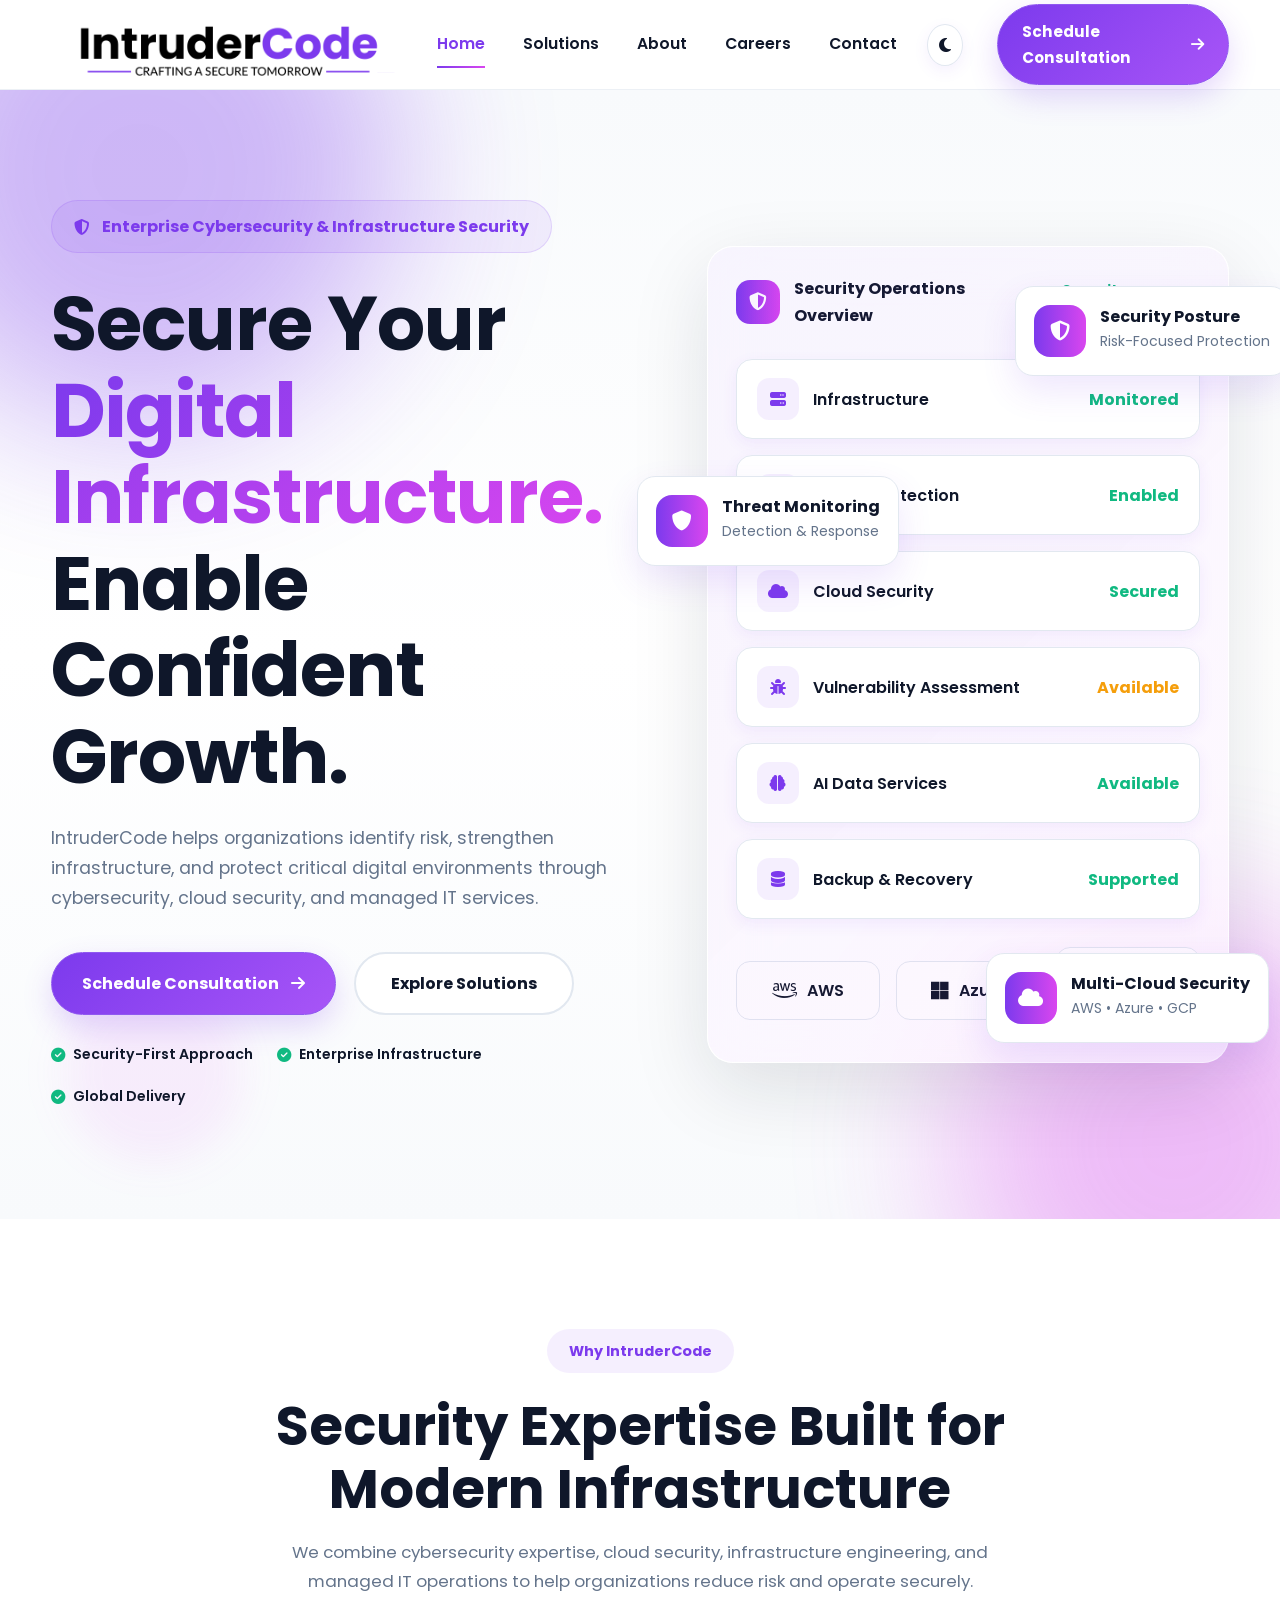
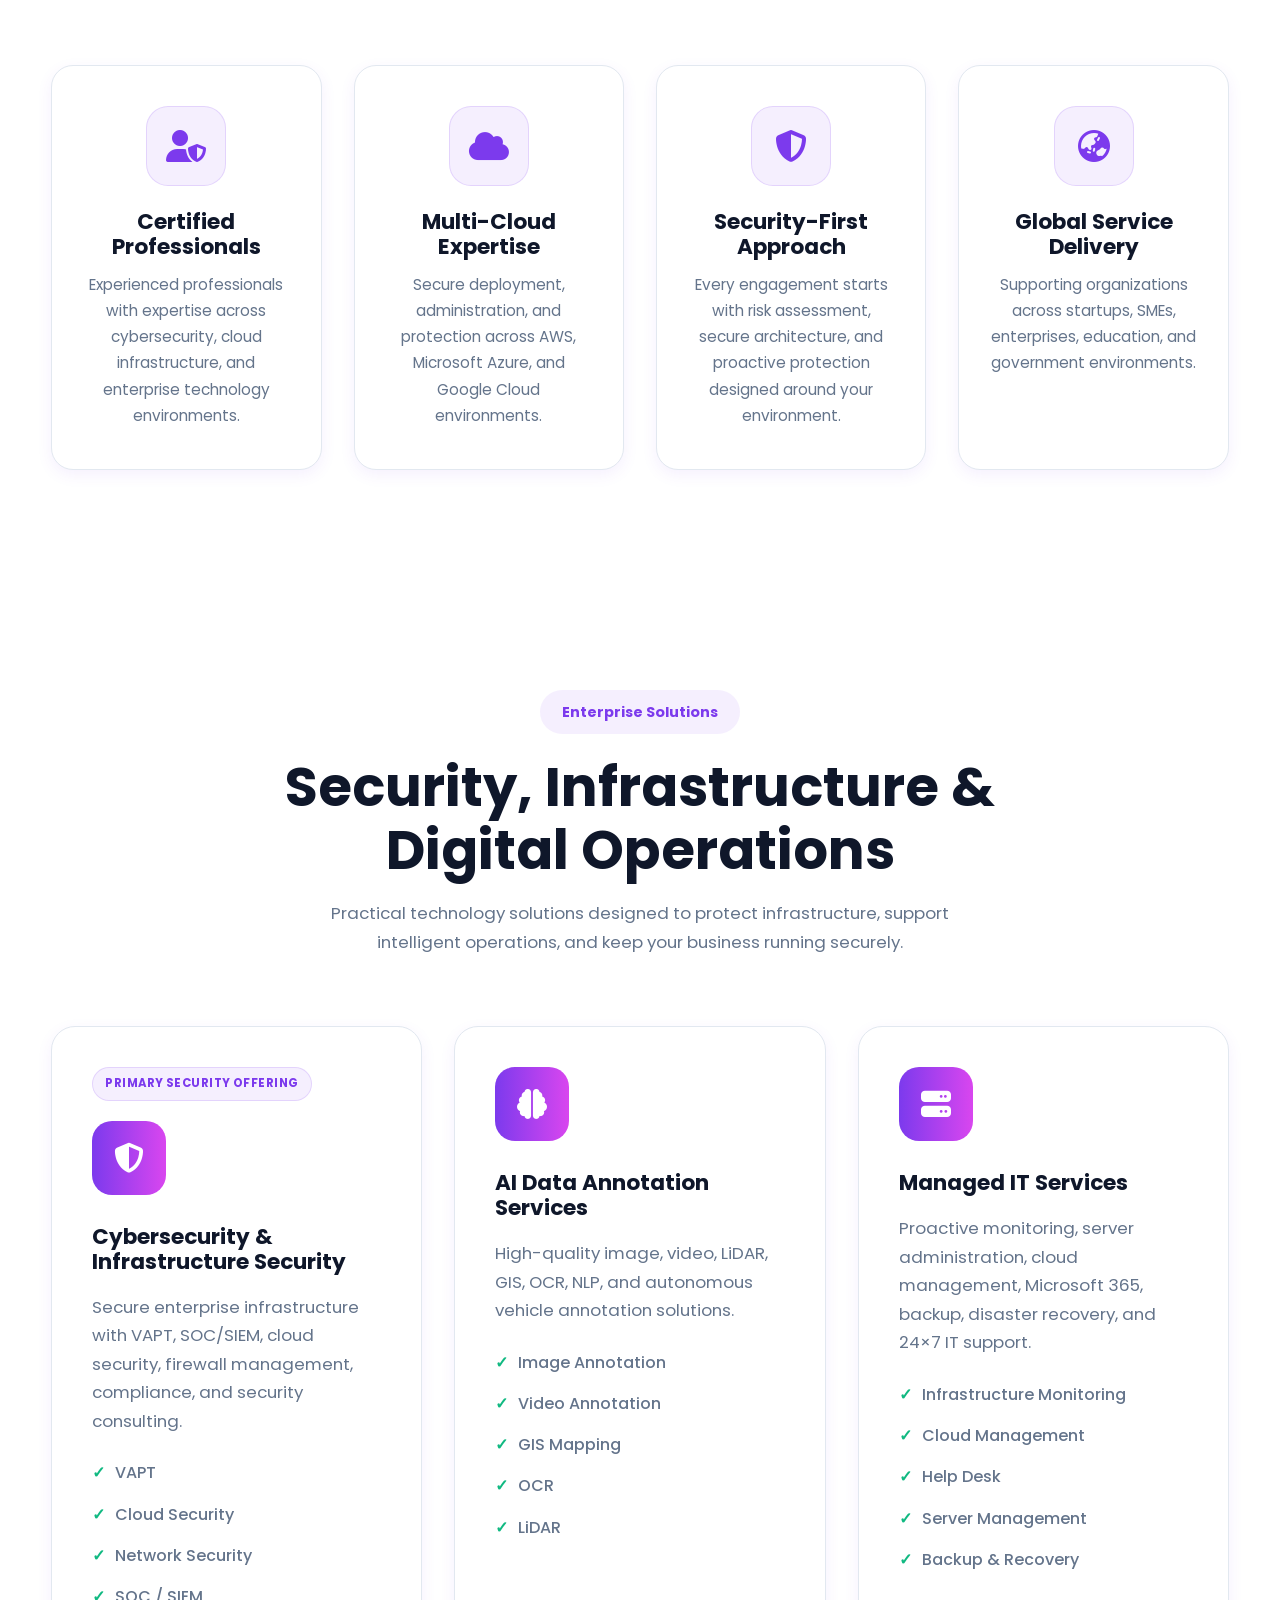
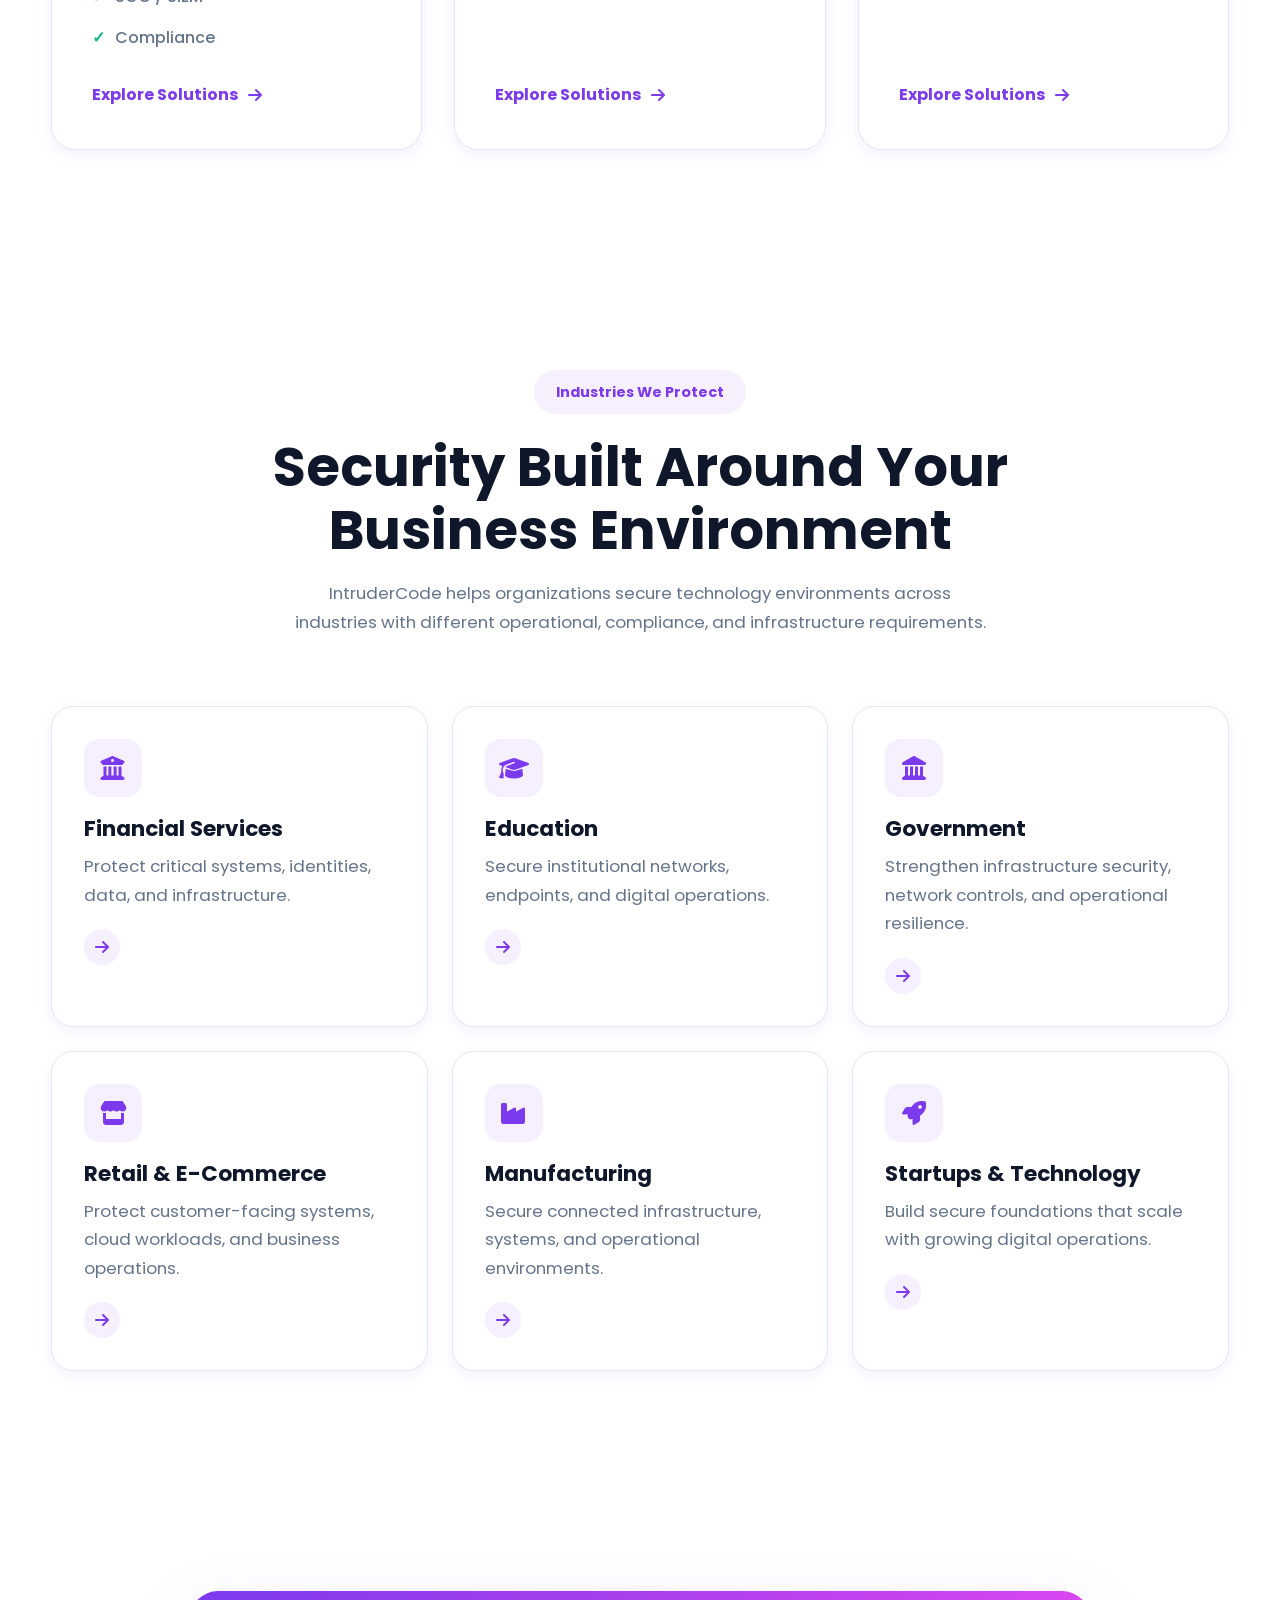
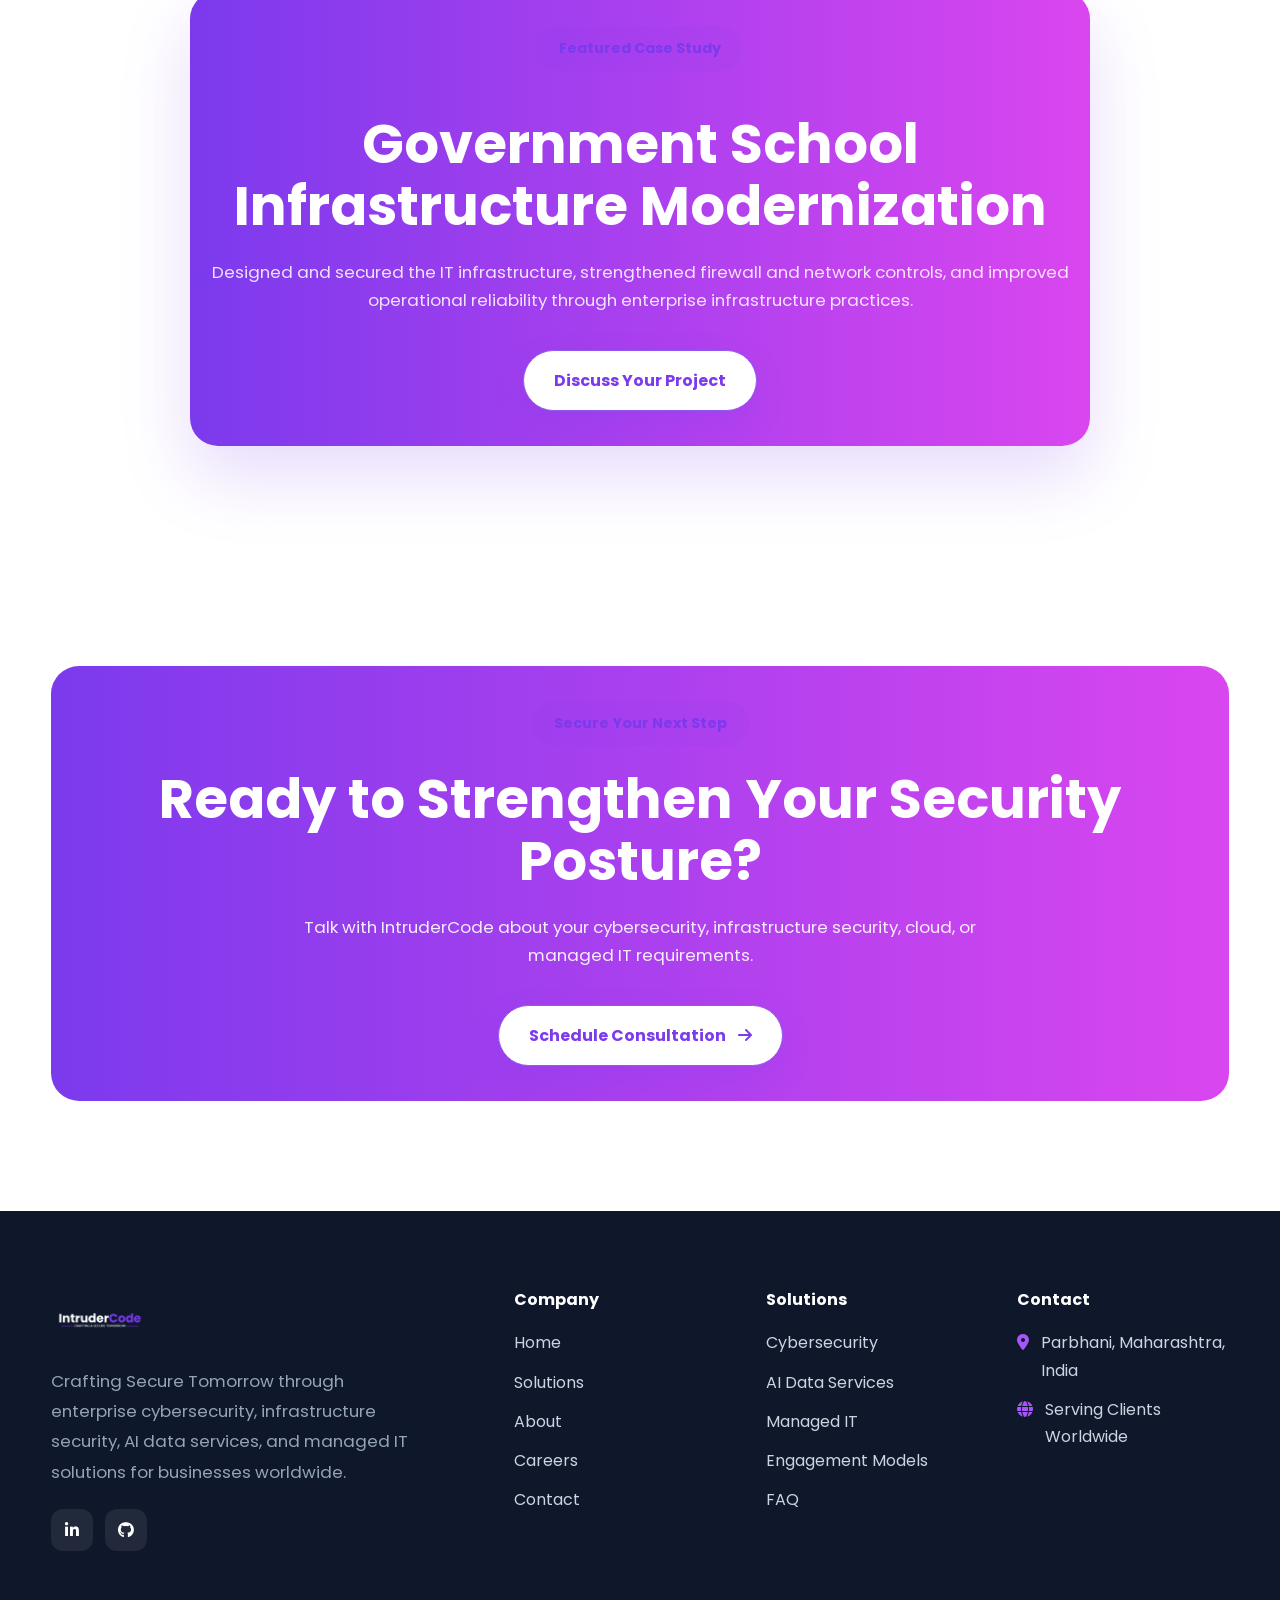
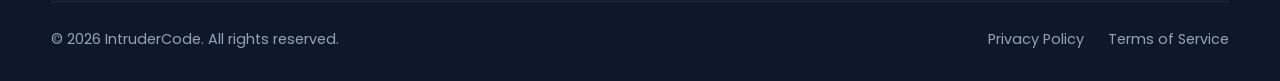
==== commit 36093545: "Sprint 1 — Shared Core / Global Components. v1.7" ====
--- a/index.html
+++ b/index.html
@@ -1105,6 +1105,13 @@
                     endpoints, and digital operations.
                 </p>
 
+                <span class="industry-arrow">
+                    <i
+                        class="fa-solid fa-arrow-right"
+                        aria-hidden="true"
+                    ></i>
+                </span>
+
             </article>
 
 
@@ -1128,6 +1135,13 @@
                     network controls, and operational resilience.
                 </p>
 
+                <span class="industry-arrow">
+                    <i
+                        class="fa-solid fa-arrow-right"
+                        aria-hidden="true"
+                    ></i>
+                </span>
+
             </article>
 
 
@@ -1151,6 +1165,13 @@
                     cloud workloads, and business operations.
                 </p>
 
+                <span class="industry-arrow">
+                    <i
+                        class="fa-solid fa-arrow-right"
+                        aria-hidden="true"
+                    ></i>
+                </span>
+
             </article>
 
 
@@ -1174,6 +1195,13 @@
                     systems, and operational environments.
                 </p>
 
+                <span class="industry-arrow">
+                    <i
+                        class="fa-solid fa-arrow-right"
+                        aria-hidden="true"
+                    ></i>
+                </span>
+
             </article>
 
 
@@ -1196,6 +1224,13 @@
                     Build secure foundations that scale
                     with growing digital operations.
                 </p>
+
+                <span class="industry-arrow">
+                    <i
+                        class="fa-solid fa-arrow-right"
+                        aria-hidden="true"
+                    ></i>
+                </span>
 
             </article>
 
--- a/css/style.css
+++ b/css/style.css
@@ -2576,61 +2576,6 @@
     background:var(--surface);
 
 }
-
-.industry-item{
-
-    background:var(--surface);
-
-    border:1px solid var(--border);
-
-    border-radius:20px;
-
-    padding:30px;
-
-    display:flex;
-
-    align-items:center;
-
-    gap:18px;
-
-    transition:var(--transition);
-
-    box-shadow:var(--shadow-sm);
-
-}
-
-.industry-item:hover{
-
-    transform:translateY(-8px);
-
-    border-color:var(--primary-25);
-
-    box-shadow:var(--shadow);
-
-}
-
-.industry-item i{
-
-    width:60px;
-
-    height:60px;
-
-    border-radius:18px;
-
-    display:flex;
-
-    align-items:center;
-
-    justify-content:center;
-
-    background:var(--primary-08);
-
-    color:var(--primary);
-
-    font-size:24px;
-
-}
-
 /* ==========================================================
    22. SHARED CARD EFFECTS
 ========================================================== */
--- a/css/responsive.css
+++ b/css/responsive.css
@@ -900,8 +900,6 @@
         padding:35px 20px;
 
     }
-
-}
 
 /* ==========================================================
    EXTRA SMALL DEVICES
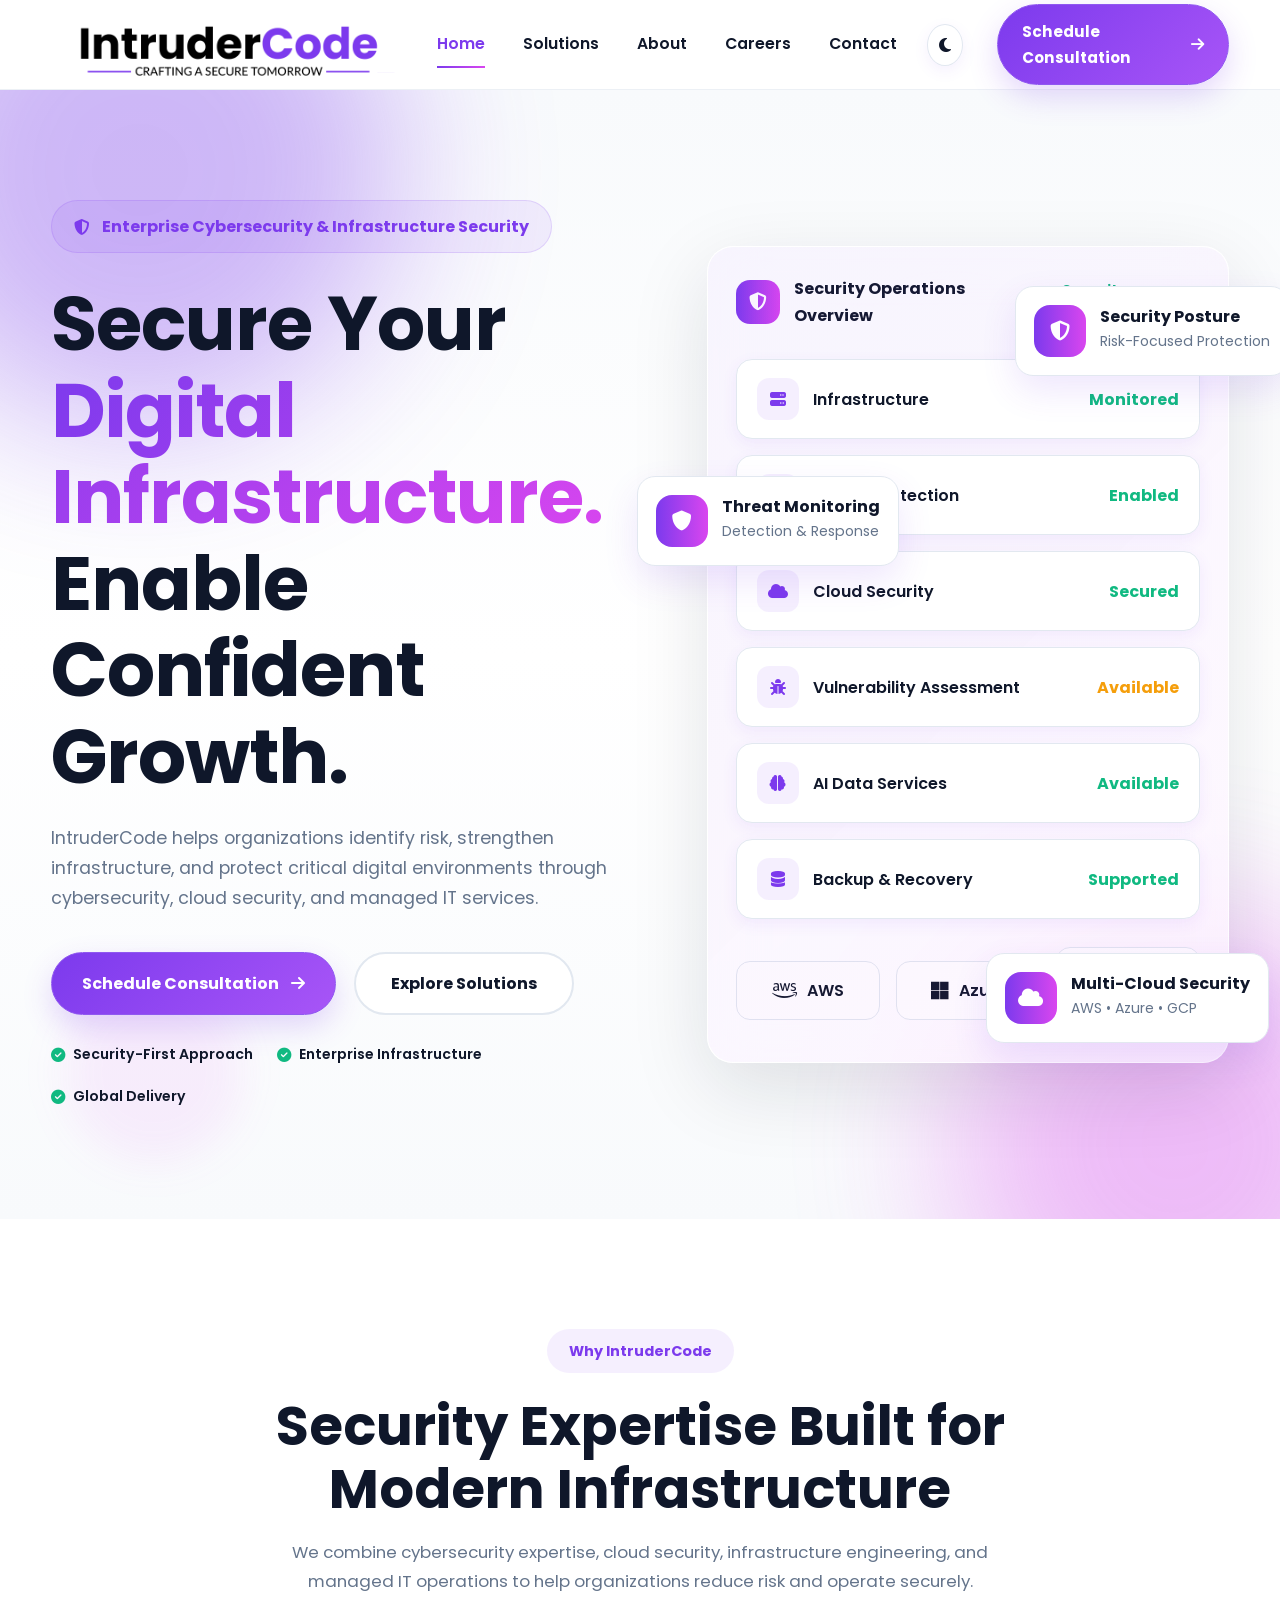
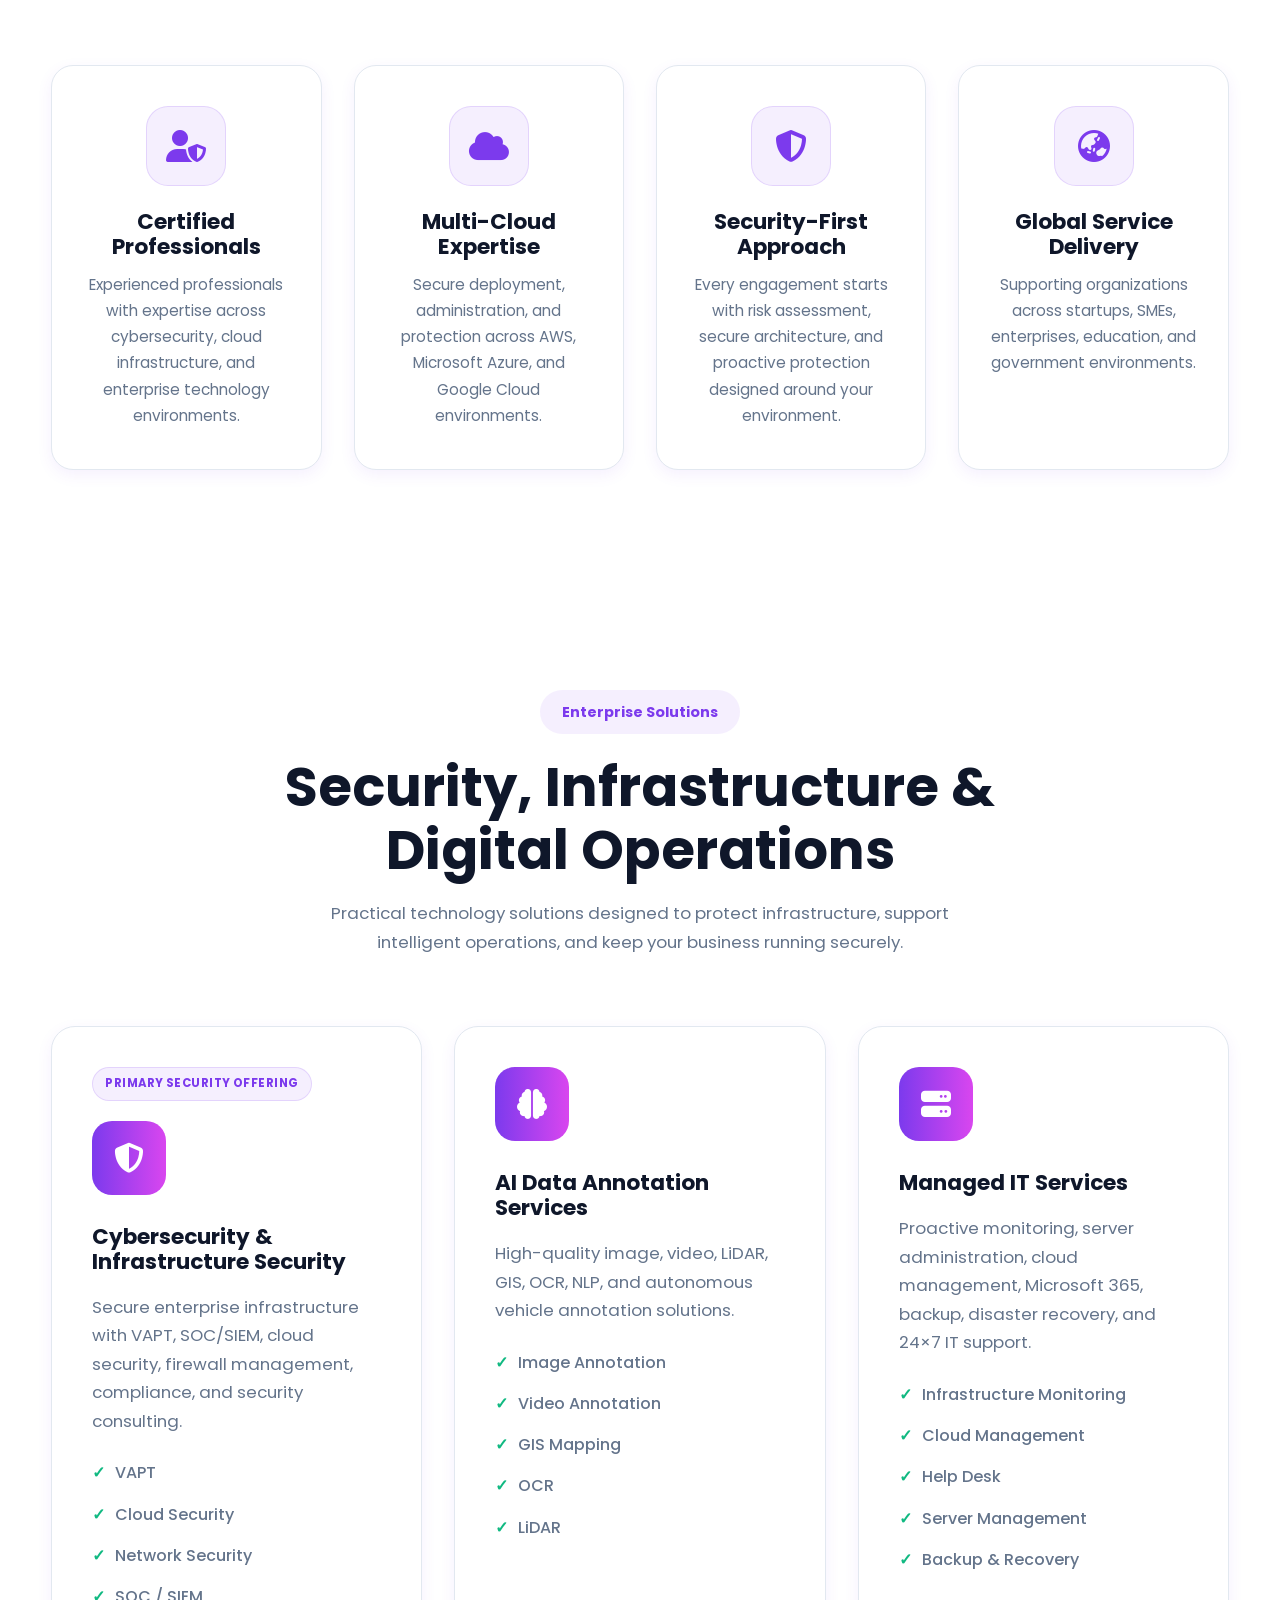
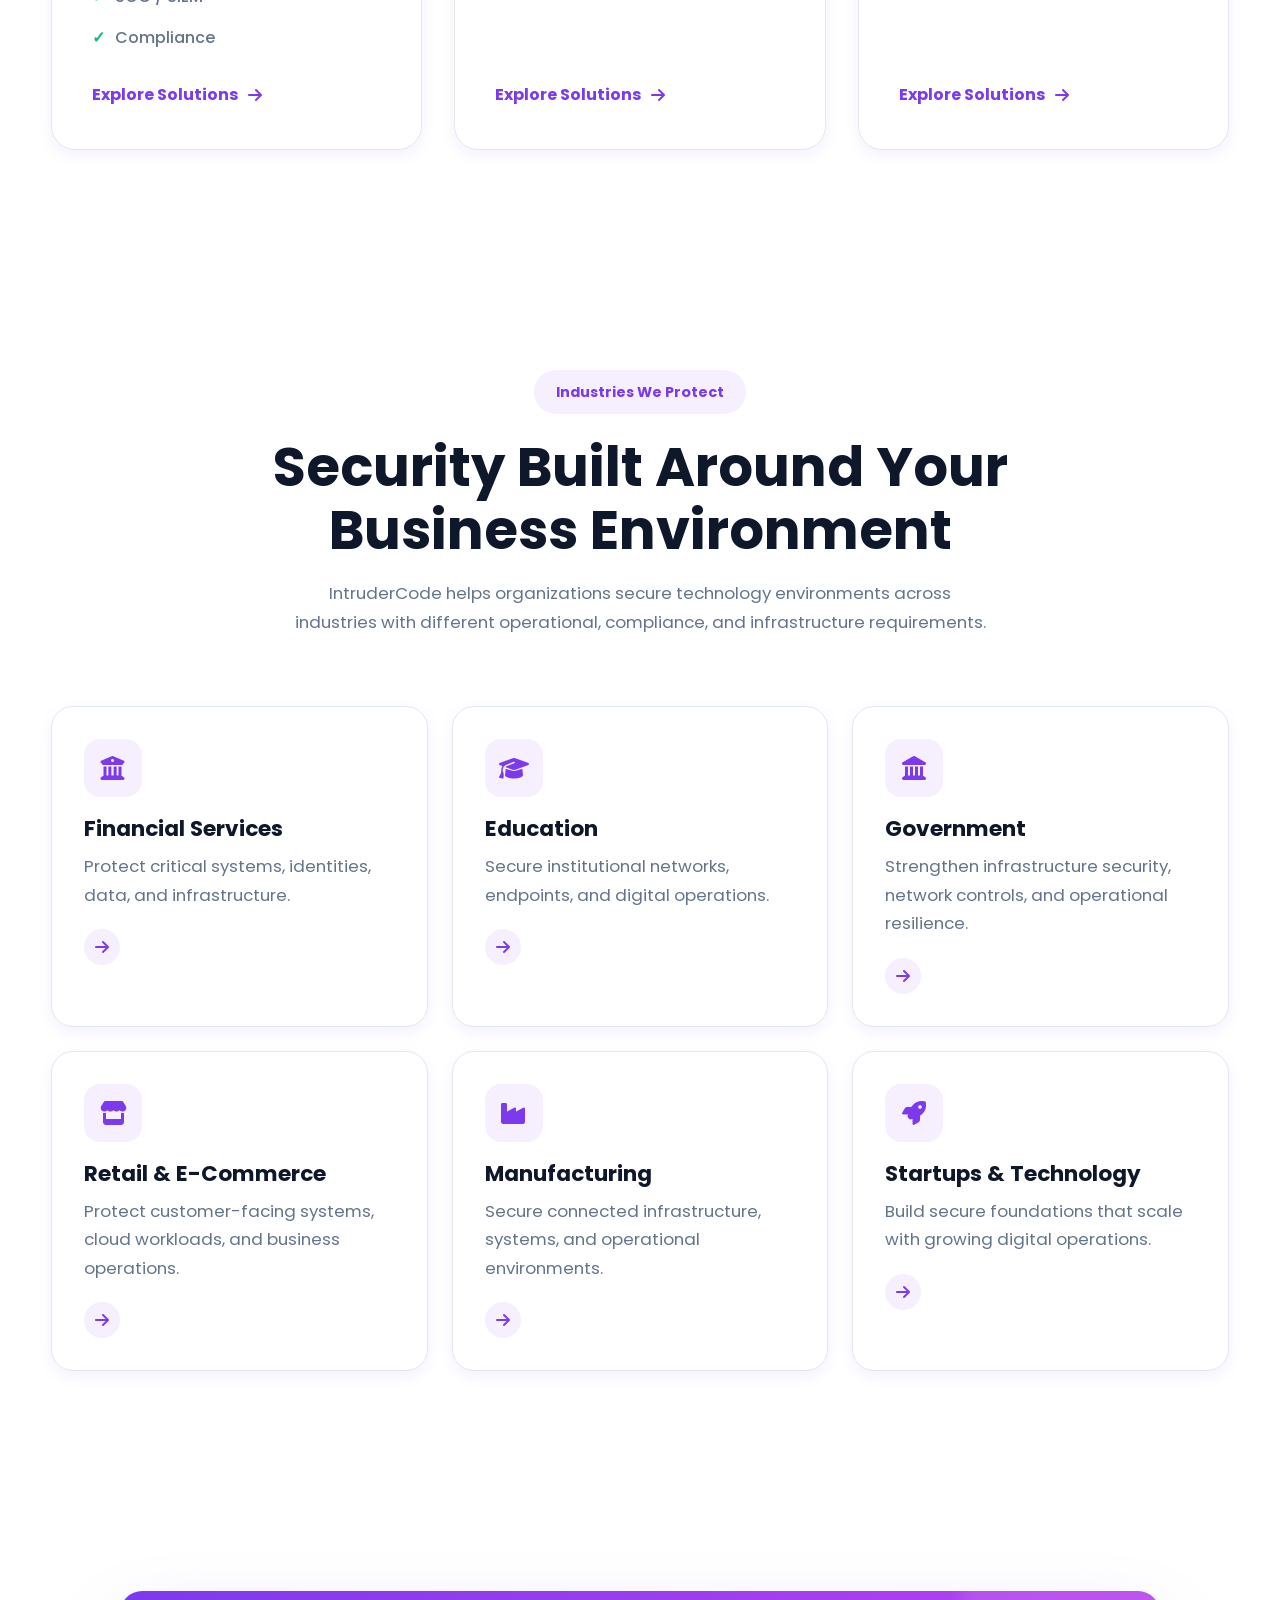
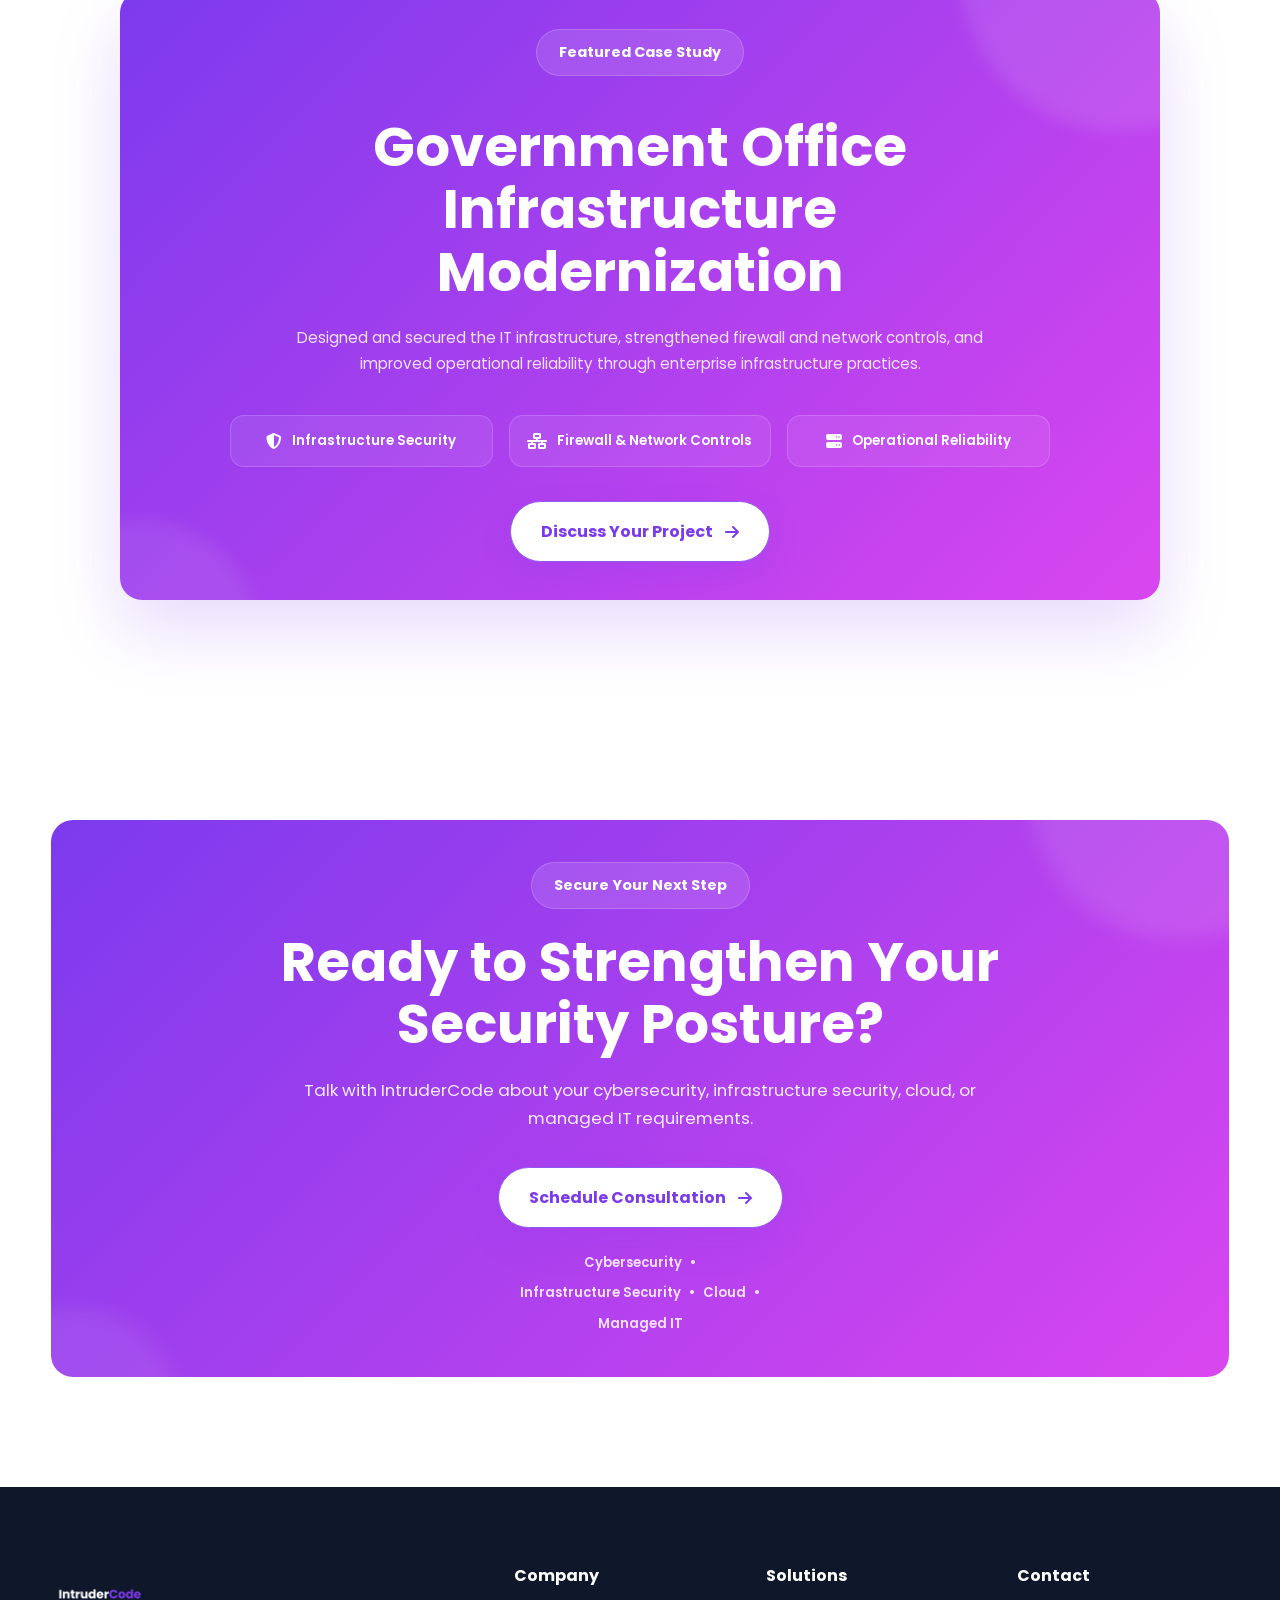
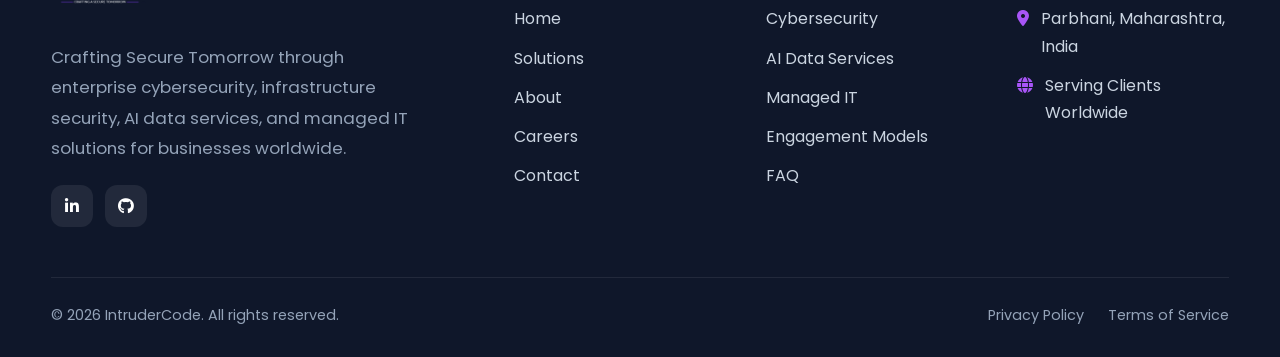
==== commit 7f65b01f: "Sprint 1 — Shared Core / Global Components. v1.8" ====
--- a/index.html
+++ b/index.html
@@ -1246,39 +1246,106 @@
      FEATURED CASE STUDY
 ======================================================= -->
 
-<section class="case-study">
+<!-- ======================================================
+     FEATURED CASE STUDY
+======================================================= -->
+
+<section
+    class="case-study"
+    id="case-study"
+    aria-labelledby="case-study-title"
+>
 
     <div class="container">
 
         <div class="case-card">
 
-            <span class="section-badge">
-
-                Featured Case Study
-
-            </span>
-
-            <h2>
-
-                Government School Infrastructure Modernization
-
-            </h2>
-
-            <p>
-
-                Designed and secured the IT infrastructure,
-                strengthened firewall and network controls,
-                and improved operational reliability through
-                enterprise infrastructure practices.
-
-            </p>
-
-            <a href="contact.html"
-               class="btn btn-primary">
-
-                Discuss Your Project
-
-            </a>
+            <div class="case-content">
+
+                <span class="section-badge">
+                    Featured Case Study
+                </span>
+
+
+                <h2 id="case-study-title">
+
+                    Government Office
+                    Infrastructure Modernization
+
+                </h2>
+
+
+                <p class="case-description">
+
+                    Designed and secured the IT infrastructure,
+                    strengthened firewall and network controls,
+                    and improved operational reliability through
+                    enterprise infrastructure practices.
+
+                </p>
+
+
+                <div class="case-points">
+
+                    <div class="case-point">
+
+                        <i
+                            class="fa-solid fa-shield-halved"
+                            aria-hidden="true"
+                        ></i>
+
+                        <span>
+                            Infrastructure Security
+                        </span>
+
+                    </div>
+
+
+                    <div class="case-point">
+
+                        <i
+                            class="fa-solid fa-network-wired"
+                            aria-hidden="true"
+                        ></i>
+
+                        <span>
+                            Firewall & Network Controls
+                        </span>
+
+                    </div>
+
+
+                    <div class="case-point">
+
+                        <i
+                            class="fa-solid fa-server"
+                            aria-hidden="true"
+                        ></i>
+
+                        <span>
+                            Operational Reliability
+                        </span>
+
+                    </div>
+
+                </div>
+
+
+                <a
+                    href="contact.html"
+                    class="btn btn-primary case-cta"
+                >
+
+                    Discuss Your Project
+
+                    <i
+                        class="fa-solid fa-arrow-right"
+                        aria-hidden="true"
+                    ></i>
+
+                </a>
+
+            </div>
 
         </div>
 
@@ -1287,43 +1354,74 @@
 </section>
 
 <!-- ======================================================
-     CALL TO ACTION
+     FINAL CALL TO ACTION
 ======================================================= -->
 
-<section class="cta">
+<section
+    class="cta"
+    aria-labelledby="cta-title"
+>
 
     <div class="container">
 
         <div class="cta-box">
 
-            <span class="section-badge">
-                Secure Your Next Step
-            </span>
-
-            <h2>
-                Ready to Strengthen
-                Your Security Posture?
-            </h2>
-
-            <p>
-                Talk with IntruderCode about your
-                cybersecurity, infrastructure security,
-                cloud, or managed IT requirements.
-            </p>
-
-            <a
-                href="contact.html"
-                class="btn btn-primary"
-            >
-
-                Schedule Consultation
-
-                <i
-                    class="fa-solid fa-arrow-right"
-                    aria-hidden="true"
-                ></i>
-
-            </a>
+            <div class="cta-content">
+
+                <span class="section-badge">
+                    Secure Your Next Step
+                </span>
+
+
+                <h2 id="cta-title">
+
+                    Ready to Strengthen
+                    Your Security Posture?
+
+                </h2>
+
+
+                <p>
+
+                    Talk with IntruderCode about your
+                    cybersecurity, infrastructure security,
+                    cloud, or managed IT requirements.
+
+                </p>
+
+
+                <div class="cta-actions">
+
+                    <a
+                        href="contact.html"
+                        class="btn btn-primary"
+                    >
+
+                        Schedule Consultation
+
+                        <i
+                            class="fa-solid fa-arrow-right"
+                            aria-hidden="true"
+                        ></i>
+
+                    </a>
+
+                </div>
+
+
+                <span class="cta-support">
+
+                    Cybersecurity
+                    <span aria-hidden="true">•</span>
+                    Infrastructure Security
+                    <span aria-hidden="true">•</span>
+                    Cloud
+                    <span aria-hidden="true">•</span>
+                    Managed IT
+
+                </span>
+
+            </div>
 
         </div>
 
--- a/css/style.css
+++ b/css/style.css
@@ -2880,114 +2880,409 @@
 }
 
 /* ==========================================================
-   27. CASE STUDY
-========================================================== */
-
-.case-study{
-
-    background:var(--surface);
-
-}
-
-.case-card{
-
-    max-width:900px;
-
-    margin:auto;
-
-    padding:70px;
-
-    text-align:center;
-
-    border-radius:28px;
-
-    background: linear-gradient(
-        90deg,
-        var(--primary),
-        var(--accent)
-);
+   27. FEATURED CASE STUDY
+========================================================== */
+
+.case-study {
+
+    background: var(--surface);
+
+}
+
+
+.case-card {
+
+    position: relative;
+
+    max-width: 1040px;
+
+    margin: 0 auto;
+
+    padding: 76px 80px;
+
+    border-radius: 28px;
+
+    background:
+        linear-gradient(
+            135deg,
+            var(--primary),
+            var(--accent)
+        );
 
     color: var(--white);
 
-    box-shadow:var(--shadow-lg);
-
-}
-
-.case-card h2{
+    box-shadow: var(--shadow-lg);
+
+    overflow: hidden;
+
+}
+
+
+/* Decorative glow */
+
+.case-card::before {
+
+    content: "";
+
+    position: absolute;
+
+    width: 320px;
+
+    height: 320px;
+
+    top: -180px;
+
+    right: -120px;
+
+    border-radius: 50%;
+
+    background:
+        rgba(255,255,255,.10);
+
+    filter: blur(8px);
+
+    pointer-events: none;
+
+}
+
+
+.case-card::after {
+
+    content: "";
+
+    position: absolute;
+
+    width: 240px;
+
+    height: 240px;
+
+    bottom: -160px;
+
+    left: -100px;
+
+    border-radius: 50%;
+
+    background:
+        rgba(255,255,255,.08);
+
+    filter: blur(8px);
+
+    pointer-events: none;
+
+}
+
+
+.case-content {
+
+    position: relative;
+
+    z-index: 1;
+
+    max-width: 820px;
+
+    margin: 0 auto;
+
+    text-align: center;
+
+}
+
+
+.case-card .section-badge {
+
+    background:
+        rgba(255,255,255,.12);
+
+    color:
+        var(--white);
+
+    border:
+        1px solid
+        rgba(255,255,255,.18);
+
+}
+
+
+.case-card h2 {
 
     color: var(--white);
 
-    margin:20px 0;
-
-}
-
-.case-card p{
-
-    color:var(--white-85);
-
-    margin-bottom:35px;
-
-}
-
-.case-card .btn{
-
-    background:var(--surface);
-
-    color:var(--primary);
-
-}
-
-/* ==========================================================
-   28. CTA
-========================================================== */
-
-.cta{
-
-    background:var(--background);
-
-}
-
-.cta-box{
-
-    text-align:center;
-
-    padding:70px 40px;
-
-    border-radius:28px;
-
-    background: linear-gradient(
-        90deg,
-        var(--primary),
-        var(--accent)
-    );
+    margin: 22px 0;
+
+    max-width: 760px;
+
+    margin-inline: auto;
+
+}
+
+
+.case-description {
+
+    max-width: 760px;
+
+    margin: 0 auto;
+
+    color: var(--white-85);
+
+}
+
+
+.case-points {
+
+    display: grid;
+
+    grid-template-columns:
+        repeat(3, minmax(0, 1fr));
+
+    gap: 16px;
+
+    margin-top: 38px;
+
+}
+
+
+.case-point {
+
+    display: flex;
+
+    align-items: center;
+
+    justify-content: center;
+
+    gap: 10px;
+
+    min-height: 58px;
+
+    padding: 14px 16px;
+
+    border:
+        1px solid
+        rgba(255,255,255,.16);
+
+    border-radius: 14px;
+
+    background:
+        rgba(255,255,255,.08);
 
     color: var(--white);
 
-}
-
-.cta-box h2{
+    font-size: .9rem;
+
+    font-weight: 600;
+
+}
+
+
+.case-point i {
+
+    flex-shrink: 0;
+
+    font-size: 1rem;
+
+}
+
+
+.case-cta {
+
+    margin-top: 34px;
+
+}
+
+
+.case-card .case-cta {
+
+    background: var(--surface);
+
+    color: var(--primary);
+
+}
+
+
+.case-card .case-cta:hover {
+
+    background: var(--white);
+
+    color: var(--primary);
+
+}
+
+/* ==========================================================
+   28. FINAL CTA
+========================================================== */
+
+.cta {
+
+    background: var(--background);
+
+}
+
+
+.cta-box {
+
+    position: relative;
+
+    overflow: hidden;
+
+    text-align: center;
+
+    padding: 76px 40px;
+
+    border-radius: 28px;
+
+    background:
+        linear-gradient(
+            135deg,
+            var(--primary),
+            var(--accent)
+        );
 
     color: var(--white);
 
-    margin-bottom:20px;
-
-}
-
-.cta-box p{
-
-    color:var(--white-90);
-
-    max-width:700px;
-
-    margin:0 auto 35px;
-
-}
-
-.cta-box .btn{
-
-    background:var(--surface);
-
-    color:var(--primary);
+}
+
+
+.cta-box::before {
+
+    content: "";
+
+    position: absolute;
+
+    width: 300px;
+
+    height: 300px;
+
+    top: -180px;
+
+    right: -100px;
+
+    border-radius: 50%;
+
+    background:
+        rgba(255,255,255,.10);
+
+    filter: blur(10px);
+
+}
+
+
+.cta-box::after {
+
+    content: "";
+
+    position: absolute;
+
+    width: 220px;
+
+    height: 220px;
+
+    bottom: -150px;
+
+    left: -90px;
+
+    border-radius: 50%;
+
+    background:
+        rgba(255,255,255,.08);
+
+    filter: blur(10px);
+
+}
+
+
+.cta-content {
+
+    position: relative;
+
+    z-index: 1;
+
+    max-width: 780px;
+
+    margin: 0 auto;
+
+}
+
+
+.cta-box .section-badge {
+
+    background:
+        rgba(255,255,255,.12);
+
+    color: var(--white);
+
+    border:
+        1px solid
+        rgba(255,255,255,.18);
+
+}
+
+
+.cta-box h2 {
+
+    color: var(--white);
+
+    margin-bottom: 20px;
+
+}
+
+
+.cta-box p {
+
+    max-width: 700px;
+
+    margin: 0 auto;
+
+    color: var(--white-90);
+
+}
+
+
+.cta-actions {
+
+    display: flex;
+
+    justify-content: center;
+
+    margin-top: 34px;
+
+}
+
+
+.cta-box .btn-primary {
+
+    background: var(--surface);
+
+    color: var(--primary);
+
+    box-shadow: var(--shadow);
+
+}
+
+
+.cta-box .btn-primary:hover {
+
+    background: var(--white);
+
+    color: var(--primary);
+
+}
+
+
+.cta-support {
+
+    display: inline-flex;
+
+    flex-wrap: wrap;
+
+    justify-content: center;
+
+    gap: 8px;
+
+    margin-top: 24px;
+
+    color: var(--white-85);
+
+    font-size: .82rem;
+
+    font-weight: 600;
 
 }
 
--- a/css/responsive.css
+++ b/css/responsive.css
@@ -277,12 +277,22 @@
     }
 
     /* =====================================================
-       CASE STUDY
-    ===================================================== */
-
-    .case-card{
-
-        padding:50px 40px;
+    CASE STUDY
+    ===================================================== */
+
+    .case-card {
+
+        padding: 56px 45px;
+
+    }
+
+
+    .case-points {
+
+        grid-template-columns:
+            repeat(3, minmax(0, 1fr));
+
+        gap: 14px;
 
     }
 
@@ -637,34 +647,74 @@
     }
 
     /* =====================================================
-       CASE STUDY
-    ===================================================== */
-
-    .case-card{
-
-        padding:40px 25px;
-
-        border-radius:22px;
-
-    }
-
-    /* =====================================================
-       CTA
-    ===================================================== */
-
-    .cta-box{
-
-        padding:45px 25px;
-
-        border-radius:22px;
-
-    }
-
-    .cta-box .btn{
-
-        width:100%;
-
-    }
+        CASE STUDY
+        ===================================================== */
+
+        .case-card {
+
+            padding: 45px 28px;
+
+            border-radius: 24px;
+
+        }
+
+
+        .case-points {
+
+            grid-template-columns: 1fr;
+
+            gap: 12px;
+
+        }
+
+
+        .case-point {
+
+            justify-content: flex-start;
+
+        }
+
+
+        .case-cta {
+
+            width: 100%;
+
+        }
+
+        /* =====================================================
+        FINAL CTA
+        ===================================================== */
+
+        .cta-box {
+
+            padding: 55px 30px;
+
+            border-radius: 24px;
+
+        }
+
+
+        .cta-actions {
+
+            width: 100%;
+
+        }
+
+
+        .cta-actions .btn {
+
+            width: 100%;
+
+        }
+
+
+        .cta-support {
+
+            font-size: .78rem;
+
+            line-height: 1.8;
+
+        }
 
     /* =====================================================
        FOOTER
@@ -885,9 +935,36 @@
        CASE STUDY
     ========================= */
 
-    .case-card{
-
-        padding:35px 20px;
+    .case-card {
+
+        padding: 38px 20px;
+
+        border-radius: 22px;
+
+    }
+
+
+    .case-card h2 {
+
+        margin-top: 18px;
+
+    }
+
+
+    .case-description {
+
+        font-size: .95rem;
+
+    }
+
+
+    .case-point {
+
+        min-height: 52px;
+
+        padding: 12px 14px;
+
+        font-size: .84rem;
 
     }
 
@@ -895,9 +972,20 @@
        CTA
     ========================= */
 
-    .cta-box{
-
-        padding:35px 20px;
+    .cta-box {
+
+        padding: 42px 20px;
+
+        border-radius: 22px;
+
+    }
+
+
+    .cta-support {
+
+        max-width: 260px;
+
+        margin-inline: auto;
 
     }
 
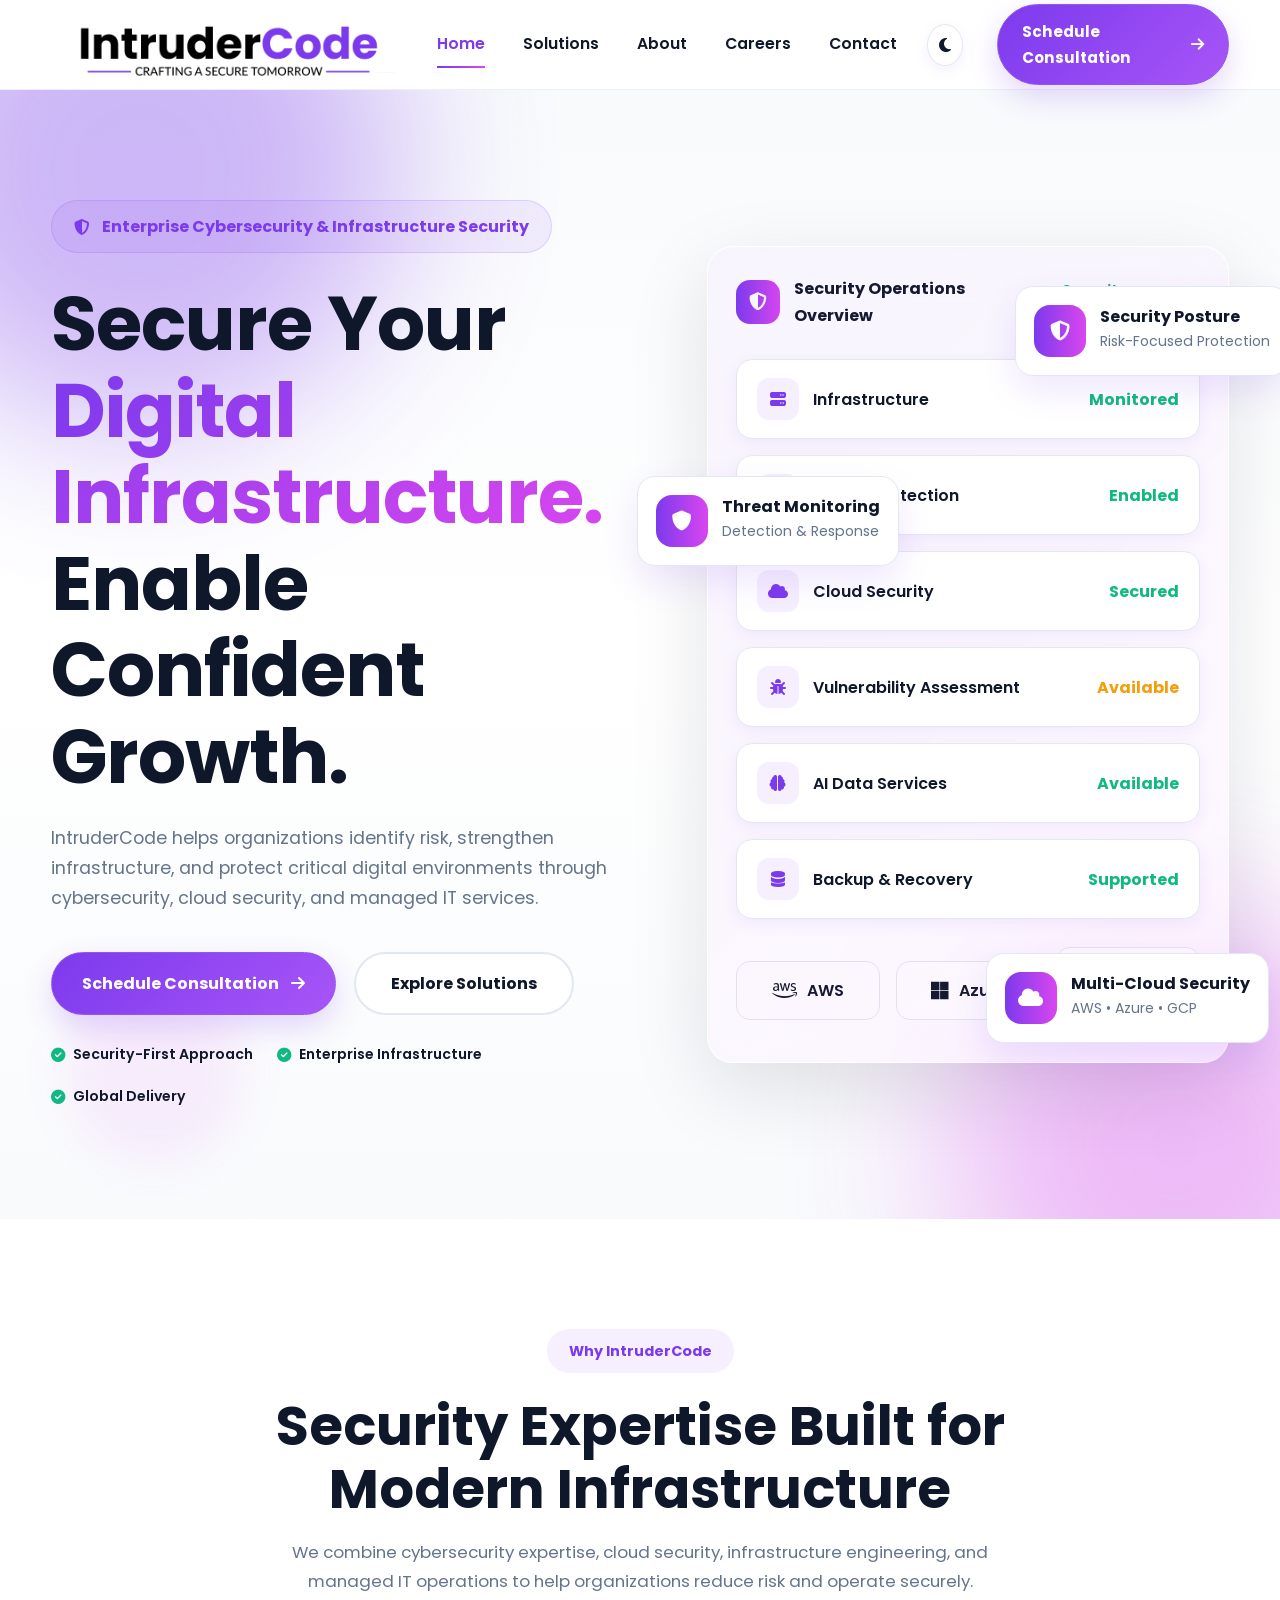
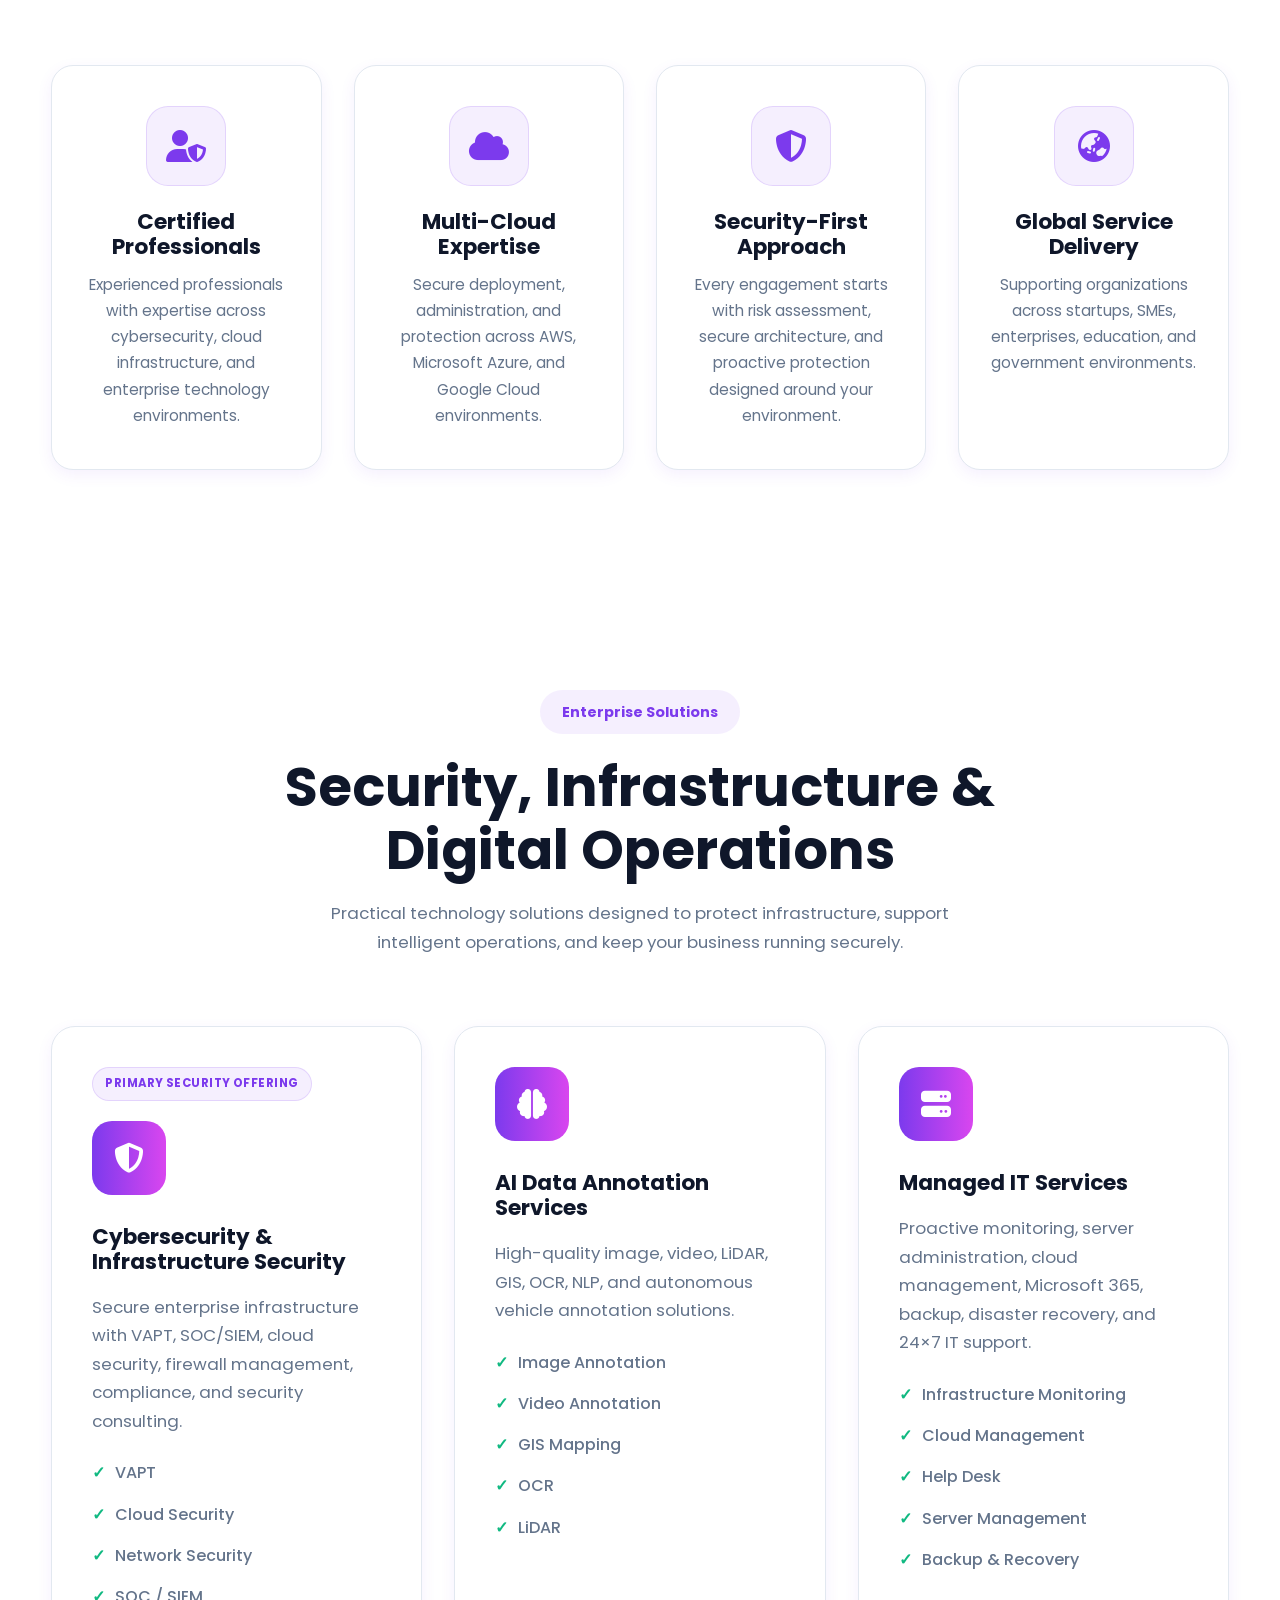
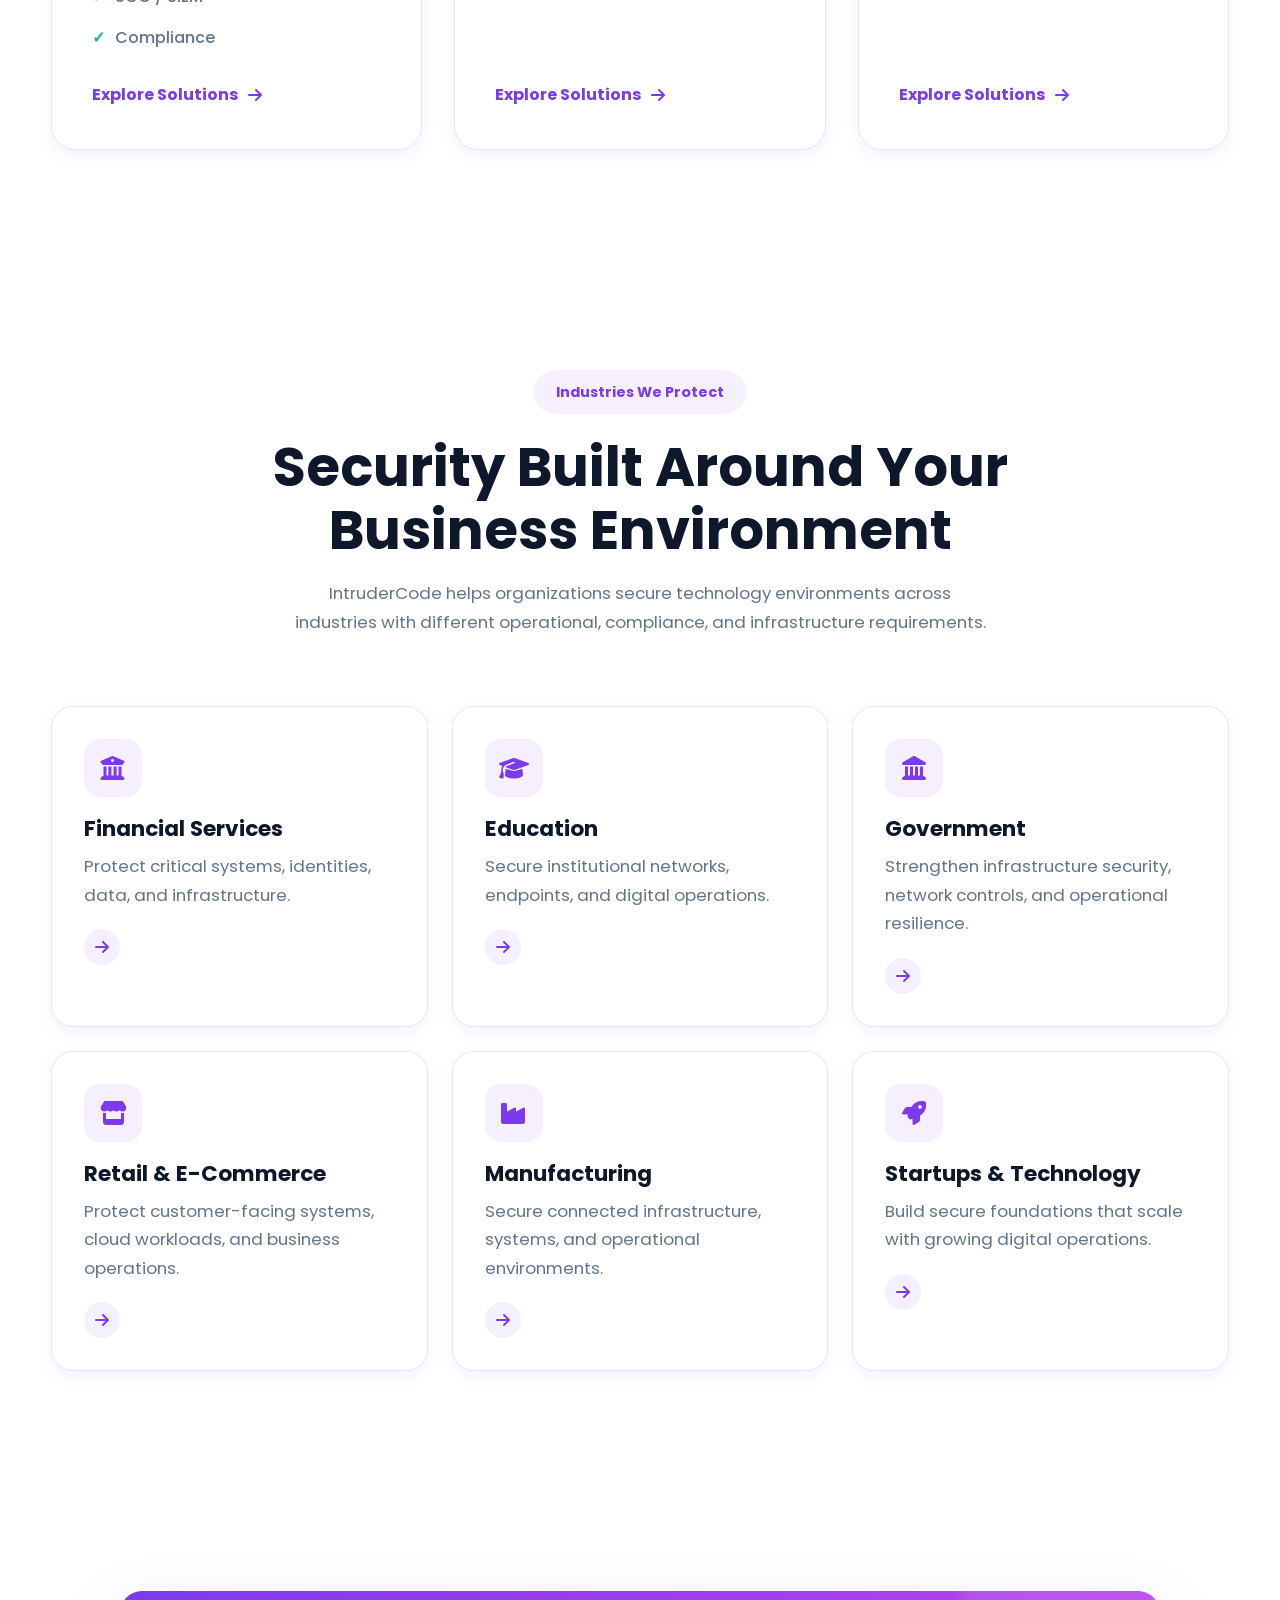
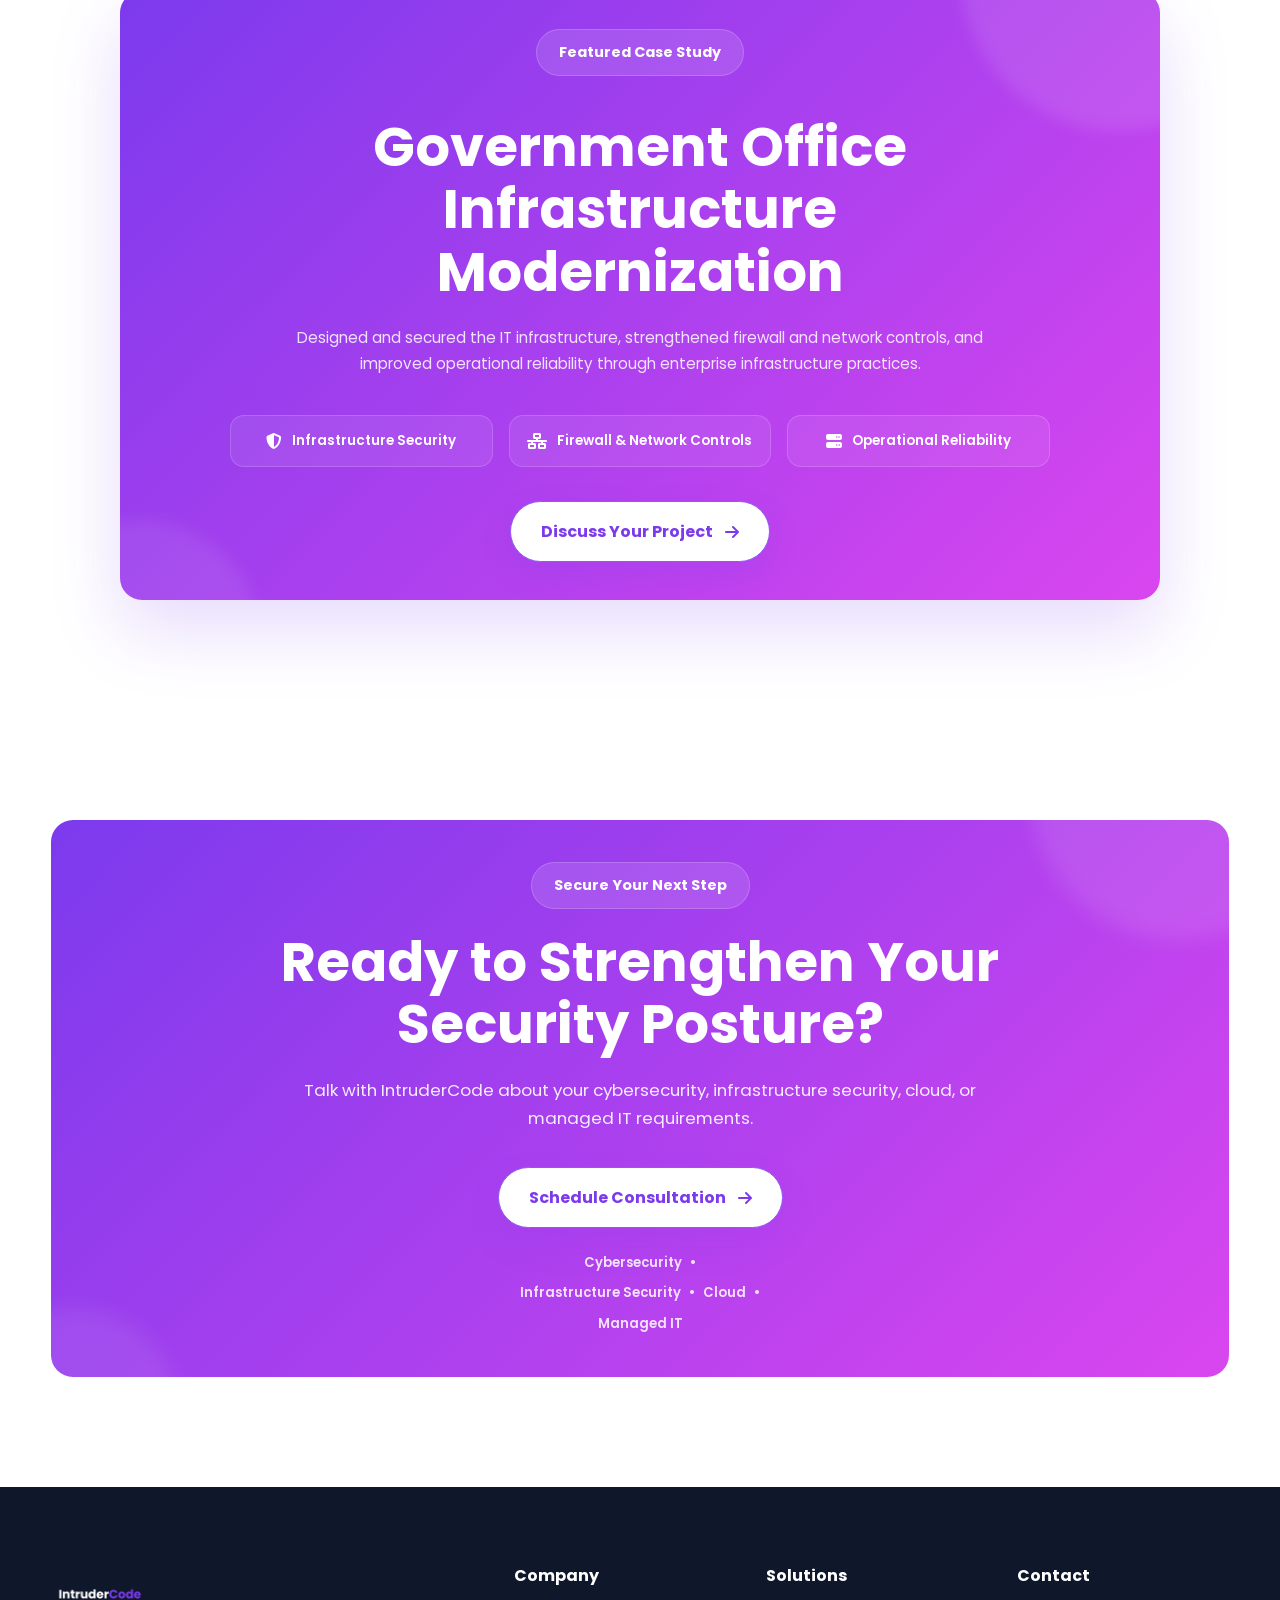
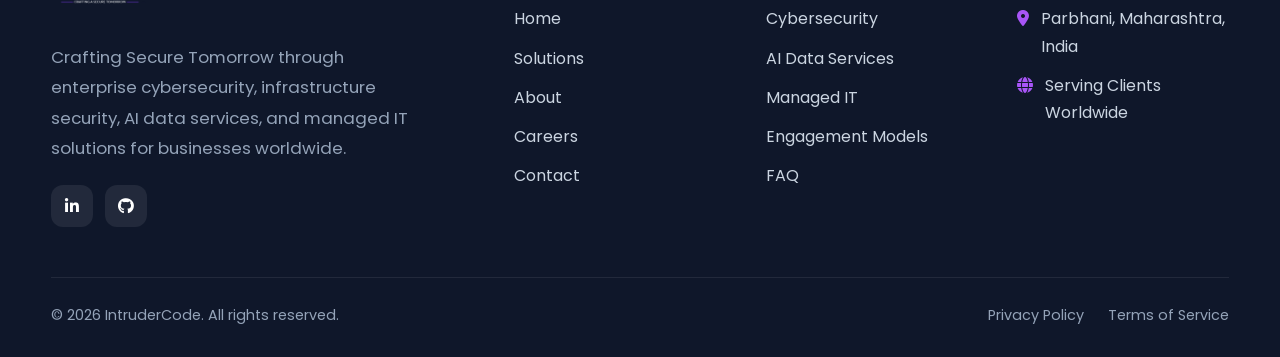
==== commit 3667148c: "Final Clean-up Phase B V1.8" ====
--- a/index.html
+++ b/index.html
@@ -1241,11 +1241,6 @@
 
 </section>
 
-
-<!-- ======================================================
-     FEATURED CASE STUDY
-======================================================= -->
-
 <!-- ======================================================
      FEATURED CASE STUDY
 ======================================================= -->
@@ -1683,9 +1678,9 @@
      JAVASCRIPT
 ======================================================= -->
 
-<script src="js/navbar.js"></script>
-
-<script src="js/script.js"></script>
+<script src="js/navbar.js" defer></script>
+
+<script src="js/script.js" defer></script>
 
 </body>
 
--- a/css/style.css
+++ b/css/style.css
@@ -68,6 +68,8 @@
 --text-light: var(--gray-500);
 
 --border: var(--gray-200);
+
+--section-padding: 110px;
 
 
     /* ======================================================
@@ -540,26 +542,19 @@
 .footer,
 .dashboard,
 .solution-card,
-.why-card,
 .trust-card,
 .industry-card,
 .status-card,
-.process-item,
 .cta-box,
 .btn,
 .theme-toggle,
 .nav-links a{
 
     transition:
-
         background-color .25s ease,
-
         color .25s ease,
-
         border-color .25s ease,
-
         box-shadow .25s ease;
-
 }
 
 img{
@@ -2675,207 +2670,17 @@
    24. WHY CHOOSE US
 ========================================================== */
 
-.why-us{
-
-    background:var(--background);
-
-}
-
-.why-grid{
-
-    display:grid;
-
-    grid-template-columns:repeat(4,1fr);
-
-    gap:30px;
-
-}
-
-.why-card{
-
-    background:var(--surface);
-
-    border:1px solid var(--border);
-
-    border-radius:22px;
-
-    padding:40px 30px;
-
-    text-align:center;
-
-    transition:var(--transition);
-
-    box-shadow:var(--shadow-sm);
-
-}
-
-.why-card:hover{
-
-    transform:translateY(-10px);
-
-    box-shadow:var(--shadow-lg);
-
-    border-color:var(--primary-25);
-
-}
-
-.why-card i{
-
-    width:72px;
-
-    height:72px;
-
-    margin:auto;
-
-    margin-bottom:22px;
-
-    display:flex;
-
-    align-items:center;
-
-    justify-content:center;
-
-    border-radius:20px;
-
-    background: linear-gradient(
-        90deg,
-        var(--primary),
-        var(--accent)
-);
-
-    color:var(--white);
-
-    font-size:28px;
-
-}
-
-.why-card h3{
-
-    margin-bottom:14px;
-
-}
-
-/* ==========================================================
-   25. TECHNOLOGY STACK
-========================================================== */
-
-.technology{
-
-    background:var(--surface);
-
-}
-
-.tech-grid{
-
-    display:grid;
-
-    grid-template-columns:repeat(auto-fit,minmax(180px,1fr));
-
-    gap:20px;
-
-}
-
-.tech-grid span{
-
-    padding:18px;
-
-    background:var(--surface);
-
-    border:1px solid var(--border);
-
-    border-radius:16px;
-
-    text-align:center;
-
-    font-weight:600;
-
-    transition:var(--transition);
-
-    box-shadow:var(--shadow-sm);
-
-}
-
-.tech-grid span:hover{
-
-    transform:translateY(-6px);
-
-    color:var(--primary);
-
-    border-color:var(--primary-25);
-
-}
-
-/* ==========================================================
-   26. DELIVERY PROCESS
-========================================================== */
-
-.process{
-
-    background:var(--background);
-
-}
-
-.process-grid{
-
-    display:grid;
-
-    grid-template-columns:repeat(6,1fr);
-
-    gap:20px;
-
-}
-
-.process-item{
-
-    background:var(--surface);
-
-    border-radius:20px;
-
-    border:1px solid var(--border);
-
-    padding:30px 20px;
-
-    text-align:center;
-
-    transition:var(--transition);
-
-    box-shadow:var(--shadow-sm);
-
-}
-
-.process-item:hover{
-
-    transform:translateY(-8px);
-
-    box-shadow:var(--shadow);
-
-}
-
-.process-item span{
-
-    display:inline-flex;
-
-    width:56px;
-
-    height:56px;
-
-    align-items:center;
-
-    justify-content:center;
-
-    border-radius:50%;
-
-    background: linear-gradient(
-        90deg,
-        var(--primary),
-        var(--accent)
-);
-
-    color:var(--white);
-
-    font-weight:700;
-
-    margin-bottom:18px;
+.why-grid {
+
+    display: grid;
+
+    grid-template-columns:
+        minmax(0, 1fr)
+        minmax(0, .9fr);
+
+    gap: 70px;
+
+    align-items: center;
 
 }
 
@@ -3578,12 +3383,10 @@
 .card,
 .solution-card,
 .trust-card,
-.why-card,
-.industry-card,
-.process-item,
-.tech-grid span{
-
-    transition:all .35s ease;
+.industry-card {
+
+    transition:
+        all .35s ease;
 
 }
 
@@ -3685,6 +3488,4259 @@
 
 }
 
+
+/* ==========================================================
+   ABOUT PAGE
+========================================================== */
+
+.about-hero {
+
+    min-height: 78vh;
+
+}
+
+
+.about-hero .hero-content {
+
+    max-width: 680px;
+
+}
+
+
+.about-hero .hero-content > p {
+
+    max-width: 650px;
+
+}
+
+
+.about-hero .hero-buttons {
+
+    margin-top: 30px;
+
+}
+
+
+.about-hero .hero-visual {
+
+    max-width: 620px;
+
+    margin-inline: auto;
+
+}
+
+.about-story {
+
+    background: var(--background);
+
+}
+
+
+.about-story-grid {
+
+    display: grid;
+
+    grid-template-columns:
+        minmax(0, 1.1fr)
+        minmax(0, .9fr);
+
+    gap: 80px;
+
+    align-items: center;
+
+}
+
+
+.about-story-content {
+
+    max-width: 700px;
+
+}
+
+
+.about-story-content h2 {
+
+    margin-bottom: 24px;
+
+}
+
+
+.about-story-content > p {
+
+    margin-bottom: 18px;
+
+}
+
+.story-highlight {
+
+    display: flex;
+
+    align-items: center;
+
+    gap: 16px;
+
+    margin-top: 30px;
+
+    padding: 20px;
+
+    border:
+        1px solid
+        var(--border);
+
+    border-radius: 18px;
+
+    background:
+        var(--surface);
+
+    box-shadow:
+        var(--shadow-sm);
+
+}
+
+
+.story-highlight-icon {
+
+    display: flex;
+
+    align-items: center;
+
+    justify-content: center;
+
+    flex-shrink: 0;
+
+    width: 48px;
+
+    height: 48px;
+
+    border-radius: 14px;
+
+    background:
+        var(--primary-08);
+
+    color:
+        var(--primary);
+
+}
+
+
+.story-highlight strong {
+
+    display: block;
+
+    margin-bottom: 4px;
+
+}
+
+
+.story-highlight span {
+
+    display: block;
+
+    color: var(--text-light);
+
+    font-size: .9rem;
+
+}
+
+.about-story-visual {
+
+    display: flex;
+
+    justify-content: center;
+
+}
+
+
+.story-card {
+
+    width: 100%;
+
+    max-width: 480px;
+
+    overflow: hidden;
+
+    border:
+        1px solid
+        var(--border);
+
+    border-radius: 24px;
+
+    background:
+        var(--surface);
+
+    box-shadow:
+        var(--shadow-lg);
+
+}
+
+
+.story-card-header {
+
+    display: flex;
+
+    align-items: center;
+
+    justify-content: space-between;
+
+    padding: 20px 24px;
+
+    background:
+        linear-gradient(
+            135deg,
+            var(--primary),
+            var(--accent)
+        );
+
+    color:
+        var(--white);
+
+}
+
+
+.story-card-body {
+
+    padding: 30px;
+
+}
+
+
+.story-year {
+
+    display: flex;
+
+    align-items: center;
+
+    justify-content: space-between;
+
+}
+
+
+.story-year span {
+
+    color:
+        var(--text-light);
+
+}
+
+
+.story-year strong {
+
+    font-size: 2rem;
+
+    color:
+        var(--primary);
+
+}
+
+
+.story-line {
+
+    height: 1px;
+
+    margin: 24px 0;
+
+    background:
+        var(--border);
+
+}
+
+
+.story-points {
+
+    display: grid;
+
+    gap: 16px;
+
+}
+
+
+.story-points > div {
+
+    display: flex;
+
+    align-items: center;
+
+    gap: 12px;
+
+}
+
+
+.story-points i {
+
+    color:
+        var(--success);
+
+}
+
+.about-mission {
+
+    background:
+        var(--surface);
+
+}
+
+
+.mission-grid {
+
+    display: grid;
+
+    grid-template-columns:
+        minmax(0, 1.1fr)
+        minmax(0, .9fr);
+
+    gap: 70px;
+
+    align-items: center;
+
+}
+
+
+.mission-card {
+
+    padding: 48px;
+
+    border:
+        1px solid
+        var(--border);
+
+    border-radius: 24px;
+
+    background:
+        var(--background);
+
+    box-shadow:
+        var(--shadow-sm);
+
+}
+
+
+.mission-icon {
+
+    display: flex;
+
+    align-items: center;
+
+    justify-content: center;
+
+    width: 58px;
+
+    height: 58px;
+
+    margin-bottom: 22px;
+
+    border-radius: 16px;
+
+    background:
+        var(--primary-08);
+
+    color:
+        var(--primary);
+
+    font-size: 1.4rem;
+
+}
+
+
+.mission-card h2 {
+
+    margin: 20px 0;
+
+}
+
+.mission-principles {
+
+    display: grid;
+
+    gap: 18px;
+
+}
+
+
+.mission-principle {
+
+    display: flex;
+
+    gap: 16px;
+
+    padding: 22px;
+
+    border:
+        1px solid
+        var(--border);
+
+    border-radius: 18px;
+
+    background:
+        var(--background);
+
+    transition:
+        var(--transition);
+
+}
+
+
+.mission-principle:hover {
+
+    transform:
+        translateY(-4px);
+
+    border-color:
+        var(--primary-25);
+
+    box-shadow:
+        var(--shadow);
+
+}
+
+
+.mission-principle-icon {
+
+    display: flex;
+
+    align-items: center;
+
+    justify-content: center;
+
+    flex-shrink: 0;
+
+    width: 46px;
+
+    height: 46px;
+
+    border-radius: 13px;
+
+    background:
+        var(--primary-08);
+
+    color:
+        var(--primary);
+
+}
+
+.about-values {
+
+    background:
+        var(--background);
+
+}
+
+
+.values-grid {
+
+    display: grid;
+
+    grid-template-columns:
+        repeat(4, minmax(0, 1fr));
+
+    gap: 24px;
+
+}
+
+
+.value-card {
+
+    position: relative;
+
+    padding: 34px 28px;
+
+    border:
+        1px solid
+        var(--border);
+
+    border-radius: 22px;
+
+    background:
+        var(--surface);
+
+    box-shadow:
+        var(--shadow-sm);
+
+    transition:
+        var(--transition);
+
+}
+
+
+.value-card:hover {
+
+    transform:
+        translateY(-8px);
+
+    border-color:
+        var(--primary-25);
+
+    box-shadow:
+        var(--shadow-lg);
+
+}
+
+
+.value-number {
+
+    margin-bottom: 20px;
+
+    color:
+        var(--primary);
+
+    font-size: .8rem;
+
+    font-weight: 800;
+
+    letter-spacing: .08em;
+
+}
+
+
+.value-icon {
+
+    display: flex;
+
+    align-items: center;
+
+    justify-content: center;
+
+    width: 54px;
+
+    height: 54px;
+
+    margin-bottom: 20px;
+
+    border-radius: 15px;
+
+    background:
+        var(--primary-08);
+
+    color:
+        var(--primary);
+
+}
+
+.why-intrudercode {
+
+    background:
+        var(--surface);
+
+}
+
+
+.why-intrudercode {
+
+    display: block;
+
+}
+
+
+.why-content {
+
+    max-width: 850px;
+
+    margin: 0 auto;
+
+    text-align: center;
+
+}
+
+
+.why-content > p {
+
+    max-width: 760px;
+
+    margin-inline: auto;
+
+}
+
+
+.why-points {
+
+    display: grid;
+
+    grid-template-columns:
+        repeat(3, minmax(0, 1fr));
+
+    gap: 24px;
+
+    margin-top: 50px;
+
+}
+
+
+.why-point {
+
+    padding: 30px;
+
+    border:
+        1px solid
+        var(--border);
+
+    border-radius: 20px;
+
+    background:
+        var(--background);
+
+    text-align: left;
+
+    transition:
+        var(--transition);
+
+}
+
+
+.why-point:hover {
+
+    transform:
+        translateY(-6px);
+
+    border-color:
+        var(--primary-25);
+
+    box-shadow:
+        var(--shadow);
+
+}
+
+
+.why-point-icon {
+
+    display: flex;
+
+    align-items: center;
+
+    justify-content: center;
+
+    width: 50px;
+
+    height: 50px;
+
+    margin-bottom: 18px;
+
+    border-radius: 14px;
+
+    background:
+        var(--primary-08);
+
+    color:
+        var(--primary);
+
+}
+
+.certifications {
+
+    background:
+        var(--background);
+
+}
+
+
+.certifications-grid {
+
+    display: grid;
+
+    grid-template-columns:
+        repeat(3, minmax(0, 1fr));
+
+    gap: 24px;
+
+}
+
+
+.certification-card {
+
+    display: flex;
+
+    flex-direction: column;
+
+    padding: 32px;
+
+    border:
+        1px solid
+        var(--border);
+
+    border-radius: 22px;
+
+    background:
+        var(--surface);
+
+    box-shadow:
+        var(--shadow-sm);
+
+    transition:
+        var(--transition);
+
+}
+
+
+.certification-card:hover {
+
+    transform:
+        translateY(-7px);
+
+    border-color:
+        var(--primary-25);
+
+    box-shadow:
+        var(--shadow-lg);
+
+}
+
+
+.certification-icon {
+
+    display: flex;
+
+    align-items: center;
+
+    justify-content: center;
+
+    width: 58px;
+
+    height: 58px;
+
+    margin-bottom: 22px;
+
+    border-radius: 16px;
+
+    background:
+        var(--primary-08);
+
+    color:
+        var(--primary);
+
+    font-size: 1.3rem;
+
+}
+
+
+.certification-content {
+
+    display: flex;
+
+    flex-direction: column;
+
+    gap: 6px;
+
+}
+
+
+.certification-content span {
+
+    color:
+        var(--text-light);
+
+    font-size: .9rem;
+
+}
+
+.about-timeline {
+
+    background:
+        var(--surface);
+
+}
+
+
+.timeline {
+
+    position: relative;
+
+    max-width: 900px;
+
+    margin: 60px auto 0;
+
+}
+
+
+.timeline::before {
+
+    content: "";
+
+    position: absolute;
+
+    top: 0;
+
+    bottom: 0;
+
+    left: 50%;
+
+    width: 1px;
+
+    background:
+        var(--border);
+
+    transform:
+        translateX(-50%);
+
+}
+
+
+.timeline-item {
+
+    position: relative;
+
+    display: grid;
+
+    grid-template-columns:
+        1fr 70px 1fr;
+
+    gap: 24px;
+
+    align-items: center;
+
+    margin-bottom: 50px;
+
+}
+
+
+.timeline-marker {
+
+    grid-column: 2;
+
+    grid-row: 1;
+
+    display: flex;
+
+    align-items: center;
+
+    justify-content: center;
+
+    width: 48px;
+
+    height: 48px;
+
+    margin: auto;
+
+    border-radius: 50%;
+
+    background:
+        linear-gradient(
+            135deg,
+            var(--primary),
+            var(--accent)
+        );
+
+    color:
+        var(--white);
+
+    font-weight: 800;
+
+    z-index: 1;
+
+}
+
+
+.timeline-content {
+
+    padding: 26px;
+
+    border:
+        1px solid
+        var(--border);
+
+    border-radius: 18px;
+
+    background:
+        var(--background);
+
+    box-shadow:
+        var(--shadow-sm);
+
+}
+
+
+.timeline-year {
+
+    color:
+        var(--primary);
+
+    font-size: .8rem;
+
+    font-weight: 800;
+
+    letter-spacing: .08em;
+
+    text-transform: uppercase;
+
+}
+
+.about-cta {
+
+    background:
+        var(--background);
+
+}
+
+/* ==========================================================
+   ABOUT HERO — SECURITY DASHBOARD
+========================================================== */
+
+.about-hero .dashboard {
+
+    width: 100%;
+
+    max-width: 560px;
+
+}
+
+
+.dashboard-label {
+
+    display: block;
+
+    margin-bottom: 4px;
+
+    color: var(--text-light);
+
+    font-size: .72rem;
+
+    font-weight: 800;
+
+    letter-spacing: .08em;
+
+}
+
+
+.dashboard-header h3 {
+
+    margin: 0;
+
+}
+
+
+.dashboard-content {
+
+    display: grid;
+
+    gap: 14px;
+
+}
+
+
+.dashboard-card {
+
+    display: flex;
+
+    align-items: center;
+
+    gap: 14px;
+
+    padding: 16px;
+
+    border:
+        1px solid var(--border);
+
+    border-radius: 16px;
+
+    background:
+        var(--surface);
+
+    transition:
+        var(--transition);
+
+}
+
+
+.dashboard-card:hover {
+
+    transform:
+        translateX(4px);
+
+    border-color:
+        var(--primary-25);
+
+    box-shadow:
+        var(--shadow-sm);
+
+}
+
+
+.dashboard-card-icon {
+
+    display: flex;
+
+    align-items: center;
+
+    justify-content: center;
+
+    flex-shrink: 0;
+
+    width: 44px;
+
+    height: 44px;
+
+    border-radius: 13px;
+
+    background:
+        var(--primary-08);
+
+    color:
+        var(--primary);
+
+}
+
+
+.dashboard-card strong {
+
+    display: block;
+
+    margin-bottom: 3px;
+
+    color:
+        var(--text);
+
+}
+
+
+.dashboard-card span {
+
+    display: block;
+
+    color:
+        var(--text-light);
+
+    font-size: .82rem;
+
+}
+
+/* ==========================================================
+   ABOUT — SECURITY STACK
+========================================================== */
+
+.why-visual {
+
+    display: flex;
+
+    justify-content: center;
+
+    align-items: center;
+
+}
+
+
+.security-stack {
+
+    width: 100%;
+
+    max-width: 500px;
+
+    overflow: hidden;
+
+    border:
+        1px solid var(--border);
+
+    border-radius: 24px;
+
+    background:
+        var(--surface);
+
+    box-shadow:
+        var(--shadow-lg);
+
+}
+
+
+.security-stack-header {
+
+    display: flex;
+
+    align-items: center;
+
+    justify-content: space-between;
+
+    padding: 20px 24px;
+
+    background:
+        linear-gradient(
+            135deg,
+            var(--primary),
+            var(--accent)
+        );
+
+    color:
+        var(--white);
+
+}
+
+
+.security-stack-header span {
+
+    font-size: .75rem;
+
+    font-weight: 800;
+
+    letter-spacing: .08em;
+
+}
+
+
+.security-stack-layers {
+
+    display: grid;
+
+    gap: 0;
+
+}
+
+
+.stack-layer {
+
+    display: flex;
+
+    align-items: center;
+
+    gap: 16px;
+
+    padding: 20px 24px;
+
+    border-bottom:
+        1px solid var(--border);
+
+}
+
+
+.stack-layer:last-child {
+
+    border-bottom: none;
+
+}
+
+
+.stack-number {
+
+    display: flex;
+
+    align-items: center;
+
+    justify-content: center;
+
+    flex-shrink: 0;
+
+    width: 42px;
+
+    height: 42px;
+
+    border-radius: 12px;
+
+    background:
+        var(--primary-08);
+
+    color:
+        var(--primary);
+
+    font-size: .78rem;
+
+    font-weight: 800;
+
+}
+
+
+.stack-layer strong {
+
+    display: block;
+
+    margin-bottom: 3px;
+
+}
+
+
+.stack-layer small {
+
+    display: block;
+
+    color:
+        var(--text-light);
+
+    font-size: .8rem;
+
+}
+
+.dashboard-status {
+
+    display: inline-flex;
+
+    align-items: center;
+
+    gap: 8px;
+
+    color: var(--text-light);
+
+    font-size: .8rem;
+
+    font-weight: 700;
+
+}
+
+
+/* ==========================================================
+   CAREERS PAGE
+========================================================== */
+
+/* ==========================================================
+   CAREERS HERO
+========================================================== */
+
+.careers-hero {
+
+    min-height:
+        calc(100vh - var(--header-height));
+
+}
+
+
+.careers-hero .hero-content {
+
+    max-width: 680px;
+
+}
+
+
+.careers-hero .hero-visual {
+
+    display: flex;
+
+    justify-content: center;
+
+}
+
+
+.careers-hero .dashboard {
+
+    width: 100%;
+
+    max-width: 560px;
+
+}
+
+
+.dashboard-status {
+
+    display: inline-flex;
+
+    align-items: center;
+
+    gap: 8px;
+
+    color: var(--text-light);
+
+    font-size: .8rem;
+
+    font-weight: 700;
+
+}
+
+
+.careers-hero .dashboard-content {
+
+    display: grid;
+
+    gap: 14px;
+
+}
+
+
+.careers-hero .dashboard-card {
+
+    display: flex;
+
+    align-items: center;
+
+    gap: 14px;
+
+    padding: 16px;
+
+    border:
+        1px solid var(--border);
+
+    border-radius: 16px;
+
+    background:
+        var(--surface);
+
+    transition:
+        var(--transition);
+
+}
+
+
+.careers-hero .dashboard-card:hover {
+
+    transform:
+        translateX(4px);
+
+    border-color:
+        var(--primary-25);
+
+    box-shadow:
+        var(--shadow-sm);
+
+}
+
+
+.careers-hero .dashboard-card-icon {
+
+    display: flex;
+
+    align-items: center;
+
+    justify-content: center;
+
+    flex-shrink: 0;
+
+    width: 44px;
+
+    height: 44px;
+
+    border-radius: 13px;
+
+    background:
+        var(--primary-08);
+
+    color:
+        var(--primary);
+
+}
+
+
+.careers-hero .dashboard-card strong {
+
+    display: block;
+
+    margin-bottom: 3px;
+
+}
+
+
+.careers-hero .dashboard-card span {
+
+    display: block;
+
+    color:
+        var(--text-light);
+
+    font-size: .82rem;
+
+}
+
+/* ==========================================================
+   CAREERS CULTURE
+========================================================== */
+
+.careers-culture {
+
+    background:
+        var(--background);
+
+}
+
+
+.culture-grid {
+
+    display: grid;
+
+    grid-template-columns:
+        repeat(4, minmax(0, 1fr));
+
+    gap: 24px;
+
+}
+
+
+.culture-card {
+
+    position: relative;
+
+    padding: 34px 28px;
+
+    border:
+        1px solid var(--border);
+
+    border-radius: 22px;
+
+    background:
+        var(--surface);
+
+    box-shadow:
+        var(--shadow-sm);
+
+    transition:
+        var(--transition);
+
+}
+
+
+.culture-card:hover {
+
+    transform:
+        translateY(-7px);
+
+    border-color:
+        var(--primary-25);
+
+    box-shadow:
+        var(--shadow-lg);
+
+}
+
+
+.culture-icon {
+
+    display: flex;
+
+    align-items: center;
+
+    justify-content: center;
+
+    width: 54px;
+
+    height: 54px;
+
+    margin-bottom: 22px;
+
+    border-radius: 15px;
+
+    background:
+        var(--primary-08);
+
+    color:
+        var(--primary);
+
+    font-size: 1.2rem;
+
+}
+
+
+.culture-card h3 {
+
+    margin-bottom: 10px;
+
+}
+
+
+.culture-card p {
+
+    margin: 0;
+
+    color:
+        var(--text-light);
+
+    font-size: .92rem;
+
+}
+
+/* ==========================================================
+   CAREERS BENEFITS
+========================================================== */
+
+.careers-benefits {
+
+    background:
+        var(--surface);
+
+}
+
+
+.benefits-grid {
+
+    display: grid;
+
+    grid-template-columns:
+        repeat(3, minmax(0, 1fr));
+
+    gap: 24px;
+
+}
+
+
+.benefit-card {
+
+    display: flex;
+
+    align-items: flex-start;
+
+    gap: 18px;
+
+    padding: 28px;
+
+    border:
+        1px solid var(--border);
+
+    border-radius: 20px;
+
+    background:
+        var(--background);
+
+    transition:
+        var(--transition);
+
+}
+
+
+.benefit-card:hover {
+
+    transform:
+        translateY(-5px);
+
+    border-color:
+        var(--primary-25);
+
+    box-shadow:
+        var(--shadow);
+
+}
+
+
+.benefit-icon {
+
+    display: flex;
+
+    align-items: center;
+
+    justify-content: center;
+
+    flex-shrink: 0;
+
+    width: 50px;
+
+    height: 50px;
+
+    border-radius: 14px;
+
+    background:
+        var(--primary-08);
+
+    color:
+        var(--primary);
+
+}
+
+
+.benefit-card h3 {
+
+    margin-bottom: 8px;
+
+}
+
+
+.benefit-card p {
+
+    margin: 0;
+
+    color:
+        var(--text-light);
+
+    font-size: .9rem;
+
+}
+
+/* ==========================================================
+   OPEN ROLES
+========================================================== */
+
+.open-roles {
+
+    background:
+        var(--background);
+
+}
+
+
+.roles-list {
+
+    display: grid;
+
+    gap: 18px;
+
+    max-width: 1000px;
+
+    margin:
+        0 auto;
+
+}
+
+
+.role-card {
+
+    display: grid;
+
+    grid-template-columns:
+        minmax(0, 1fr)
+        auto
+        auto;
+
+    align-items: center;
+
+    gap: 28px;
+
+    padding: 26px 30px;
+
+    border:
+        1px solid var(--border);
+
+    border-radius: 20px;
+
+    background:
+        var(--surface);
+
+    box-shadow:
+        var(--shadow-sm);
+
+    transition:
+        var(--transition);
+
+}
+
+
+.role-card:hover {
+
+    transform:
+        translateY(-4px);
+
+    border-color:
+        var(--primary-25);
+
+    box-shadow:
+        var(--shadow);
+
+}
+
+
+.role-main {
+
+    display: flex;
+
+    align-items: center;
+
+    gap: 18px;
+
+    min-width: 0;
+
+}
+
+
+.role-icon {
+
+    display: flex;
+
+    align-items: center;
+
+    justify-content: center;
+
+    flex-shrink: 0;
+
+    width: 54px;
+
+    height: 54px;
+
+    border-radius: 15px;
+
+    background:
+        var(--primary-08);
+
+    color:
+        var(--primary);
+
+}
+
+
+.role-main h3 {
+
+    margin-bottom: 6px;
+
+}
+
+
+.role-main p {
+
+    margin: 0;
+
+    color:
+        var(--text-light);
+
+    font-size: .9rem;
+
+}
+
+
+.role-meta {
+
+    display: flex;
+
+    flex-direction: column;
+
+    gap: 8px;
+
+    min-width: 180px;
+
+}
+
+
+.role-meta span {
+
+    display: inline-flex;
+
+    align-items: center;
+
+    gap: 8px;
+
+    color:
+        var(--text-light);
+
+    font-size: .8rem;
+
+    font-weight: 600;
+
+}
+
+
+.role-meta i {
+
+    color:
+        var(--primary);
+
+}
+
+
+.role-card .btn {
+
+    white-space:
+        nowrap;
+
+}
+
+/* ==========================================================
+   GENERAL APPLICATION
+========================================================== */
+
+.careers-apply {
+
+    background:
+        var(--surface);
+
+}
+
+
+.apply-box {
+
+    display: grid;
+
+    grid-template-columns:
+        minmax(0, 1fr)
+        auto;
+
+    align-items: center;
+
+    gap: 50px;
+
+    padding: 50px 55px;
+
+    border:
+        1px solid var(--border);
+
+    border-radius: 24px;
+
+    background:
+        var(--background);
+
+    box-shadow:
+        var(--shadow-sm);
+
+}
+
+
+.apply-content {
+
+    max-width: 700px;
+
+}
+
+
+.apply-content h2 {
+
+    margin: 20px 0;
+
+}
+
+
+.apply-content p {
+
+    margin-bottom: 10px;
+
+    color:
+        var(--text-light);
+
+}
+
+
+.apply-action {
+
+    display: flex;
+
+    justify-content: flex-end;
+
+}
+
+/* ==========================================================
+   CAREERS CTA
+========================================================== */
+
+.careers-cta {
+
+    background:
+        var(--background);
+
+}
+
+.dashboard-card-enter {
+
+    opacity: 0;
+
+    transform:
+        translateX(30px);
+
+    transition:
+        opacity .6s ease,
+        transform .6s ease;
+
+}
+
+
+.dashboard-card-enter.show {
+
+    opacity: 1;
+
+    transform:
+        translateX(0);
+
+}
+
+/* ==========================================================
+   CONTACT PAGE
+========================================================== */
+
+
+/* ==========================================================
+   CONTACT HERO
+========================================================== */
+
+.contact-hero {
+
+    min-height:
+        calc(100vh - var(--header-height));
+
+}
+
+
+.contact-hero .hero-content {
+
+    max-width:
+        680px;
+
+}
+
+
+.contact-hero .hero-visual {
+
+    display:
+        flex;
+
+    justify-content:
+        center;
+
+}
+
+
+.contact-hero .dashboard {
+
+    width:
+        100%;
+
+    max-width:
+        560px;
+
+}
+
+
+.contact-hero .dashboard-status {
+
+    display:
+        inline-flex;
+
+    align-items:
+        center;
+
+    gap:
+        8px;
+
+    color:
+        var(--text-light);
+
+    font-size:
+        .8rem;
+
+    font-weight:
+        700;
+
+}
+
+
+.contact-hero .dashboard-content {
+
+    display:
+        grid;
+
+    gap:
+        14px;
+
+}
+
+
+.contact-hero .dashboard-card {
+
+    display:
+        flex;
+
+    align-items:
+        center;
+
+    gap:
+        14px;
+
+    padding:
+        16px;
+
+    border:
+        1px solid var(--border);
+
+    border-radius:
+        16px;
+
+    background:
+        var(--surface);
+
+    transition:
+        var(--transition);
+
+}
+
+
+.contact-hero .dashboard-card:hover {
+
+    transform:
+        translateX(4px);
+
+    border-color:
+        var(--primary-25);
+
+    box-shadow:
+        var(--shadow-sm);
+
+}
+
+
+.contact-hero .dashboard-card-icon {
+
+    display:
+        flex;
+
+    align-items:
+        center;
+
+    justify-content:
+        center;
+
+    flex-shrink:
+        0;
+
+    width:
+        44px;
+
+    height:
+        44px;
+
+    border-radius:
+        13px;
+
+    background:
+        var(--primary-08);
+
+    color:
+        var(--primary);
+
+}
+
+
+.contact-hero .dashboard-card strong {
+
+    display:
+        block;
+
+    margin-bottom:
+        3px;
+
+}
+
+
+.contact-hero .dashboard-card span {
+
+    display:
+        block;
+
+    color:
+        var(--text-light);
+
+    font-size:
+        .82rem;
+
+}
+
+/* ==========================================================
+   CONTACT DETAILS
+========================================================== */
+
+.contact-details {
+
+    background:
+        var(--background);
+
+}
+
+
+.contact-details-grid {
+
+    display:
+        grid;
+
+    grid-template-columns:
+        repeat(4, minmax(0, 1fr));
+
+    gap:
+        24px;
+
+}
+
+
+.contact-card {
+
+    display:
+        flex;
+
+    flex-direction:
+        column;
+
+    padding:
+        30px 26px;
+
+    border:
+        1px solid var(--border);
+
+    border-radius:
+        22px;
+
+    background:
+        var(--surface);
+
+    box-shadow:
+        var(--shadow-sm);
+
+    transition:
+        var(--transition);
+
+}
+
+
+.contact-card:hover {
+
+    transform:
+        translateY(-7px);
+
+    border-color:
+        var(--primary-25);
+
+    box-shadow:
+        var(--shadow-lg);
+
+}
+
+
+.contact-icon {
+
+    display:
+        flex;
+
+    align-items:
+        center;
+
+    justify-content:
+        center;
+
+    width:
+        54px;
+
+    height:
+        54px;
+
+    margin-bottom:
+        22px;
+
+    border-radius:
+        15px;
+
+    background:
+        var(--primary-08);
+
+    color:
+        var(--primary);
+
+    font-size:
+        1.2rem;
+
+}
+
+
+.contact-label {
+
+    display:
+        block;
+
+    margin-bottom:
+        7px;
+
+    color:
+        var(--primary);
+
+    font-size:
+        .75rem;
+
+    font-weight:
+        800;
+
+    letter-spacing:
+        .08em;
+
+    text-transform:
+        uppercase;
+
+}
+
+
+.contact-card h3 {
+
+    margin-bottom:
+        8px;
+
+    font-size:
+        1.05rem;
+
+}
+
+
+.contact-card p {
+
+    margin:
+        0;
+
+    color:
+        var(--text-light);
+
+    font-size:
+        .88rem;
+
+}
+
+/* ==========================================================
+   OFFICE
+========================================================== */
+
+.contact-office {
+
+    background:
+        var(--surface);
+
+}
+
+
+.office-grid {
+
+    display:
+        grid;
+
+    grid-template-columns:
+        minmax(0, 1fr)
+        minmax(0, .9fr);
+
+    gap:
+        80px;
+
+    align-items:
+        center;
+
+}
+
+
+.office-content {
+
+    max-width:
+        680px;
+
+}
+
+
+.office-content h2 {
+
+    margin:
+        22px 0;
+
+}
+
+
+.office-content > p {
+
+    max-width:
+        650px;
+
+}
+
+
+.office-details {
+
+    display:
+        grid;
+
+    gap:
+        18px;
+
+    margin-top:
+        32px;
+
+}
+
+
+.office-detail {
+
+    display:
+        flex;
+
+    align-items:
+        center;
+
+    gap:
+        16px;
+
+    padding:
+        18px;
+
+    border:
+        1px solid var(--border);
+
+    border-radius:
+        16px;
+
+    background:
+        var(--background);
+
+}
+
+
+.office-detail-icon {
+
+    display:
+        flex;
+
+    align-items:
+        center;
+
+    justify-content:
+        center;
+
+    flex-shrink:
+        0;
+
+    width:
+        46px;
+
+    height:
+        46px;
+
+    border-radius:
+        13px;
+
+    background:
+        var(--primary-08);
+
+    color:
+        var(--primary);
+
+}
+
+
+.office-detail strong {
+
+    display:
+        block;
+
+    margin-bottom:
+        4px;
+
+}
+
+
+.office-detail span {
+
+    display:
+        block;
+
+    color:
+        var(--text-light);
+
+    font-size:
+        .88rem;
+
+}
+
+.office-visual {
+
+    display:
+        flex;
+
+    justify-content:
+        center;
+
+}
+
+
+.office-card {
+
+    width:
+        100%;
+
+    max-width:
+        480px;
+
+    overflow:
+        hidden;
+
+    border:
+        1px solid var(--border);
+
+    border-radius:
+        24px;
+
+    background:
+        var(--background);
+
+    box-shadow:
+        var(--shadow-lg);
+
+}
+
+
+.office-card-top {
+
+    display:
+        flex;
+
+    align-items:
+        center;
+
+    justify-content:
+        space-between;
+
+    padding:
+        20px 24px;
+
+    background:
+        linear-gradient(
+            135deg,
+            var(--primary),
+            var(--accent)
+        );
+
+    color:
+        var(--white);
+
+}
+
+
+.office-card-top span {
+
+    font-size:
+        .8rem;
+
+    font-weight:
+        800;
+
+    letter-spacing:
+        .08em;
+
+}
+
+
+.office-card-content {
+
+    padding:
+        45px 30px;
+
+    text-align:
+        center;
+
+}
+
+
+.office-map-icon {
+
+    display:
+        flex;
+
+    align-items:
+        center;
+
+    justify-content:
+        center;
+
+    width:
+        80px;
+
+    height:
+        80px;
+
+    margin:
+        0 auto 24px;
+
+    border-radius:
+        24px;
+
+    background:
+        var(--primary-08);
+
+    color:
+        var(--primary);
+
+    font-size:
+        2rem;
+
+}
+
+
+.office-card-content h3 {
+
+    margin-bottom:
+        6px;
+
+    font-size:
+        1.7rem;
+
+}
+
+
+.office-card-content p {
+
+    margin-bottom:
+        24px;
+
+    color:
+        var(--text-light);
+
+}
+
+
+.office-status {
+
+    display:
+        inline-flex;
+
+    align-items:
+        center;
+
+    gap:
+        8px;
+
+    padding:
+        8px 14px;
+
+    border:
+        1px solid var(--border);
+
+    border-radius:
+        999px;
+
+    color:
+        var(--text-light);
+
+    font-size:
+        .78rem;
+
+    font-weight:
+        700;
+
+}
+
+
+.office-status > span {
+
+    width:
+        8px;
+
+    height:
+        8px;
+
+    border-radius:
+        50%;
+
+    background:
+        var(--success);
+
+}
+
+/* ==========================================================
+   CONTACT FORM
+========================================================== */
+
+.contact-form-section {
+
+    background:
+        var(--background);
+
+}
+
+
+.contact-form-grid {
+
+    display:
+        grid;
+
+    grid-template-columns:
+        minmax(0, .85fr)
+        minmax(0, 1.15fr);
+
+    gap:
+        80px;
+
+    align-items:
+        start;
+
+}
+
+
+.contact-form-content {
+
+    max-width:
+        600px;
+
+}
+
+
+.contact-form-content h2 {
+
+    margin:
+        22px 0;
+
+}
+
+
+.contact-form-content > p {
+
+    max-width:
+        560px;
+
+}
+
+.form-highlights {
+
+    display:
+        grid;
+
+    gap:
+        18px;
+
+    margin-top:
+        36px;
+
+}
+
+
+.form-highlight {
+
+    display:
+        flex;
+
+    align-items:
+        flex-start;
+
+    gap:
+        16px;
+
+    padding:
+        20px;
+
+    border:
+        1px solid var(--border);
+
+    border-radius:
+        18px;
+
+    background:
+        var(--surface);
+
+}
+
+
+.form-highlight-icon {
+
+    display:
+        flex;
+
+    align-items:
+        center;
+
+    justify-content:
+        center;
+
+    flex-shrink:
+        0;
+
+    width:
+        46px;
+
+    height:
+        46px;
+
+    border-radius:
+        13px;
+
+    background:
+        var(--primary-08);
+
+    color:
+        var(--primary);
+
+}
+
+
+.form-highlight h3 {
+
+    margin-bottom:
+        6px;
+
+    font-size:
+        .95rem;
+
+}
+
+
+.form-highlight p {
+
+    margin:
+        0;
+
+    color:
+        var(--text-light);
+
+    font-size:
+        .84rem;
+
+}
+
+.contact-form-wrapper {
+
+    padding:
+        36px;
+
+    border:
+        1px solid var(--border);
+
+    border-radius:
+        24px;
+
+    background:
+        var(--surface);
+
+    box-shadow:
+        var(--shadow-lg);
+
+}
+
+
+.contact-form {
+
+    display:
+        grid;
+
+    gap:
+        22px;
+
+}
+
+
+.form-group {
+
+    display:
+        grid;
+
+    gap:
+        8px;
+
+}
+
+
+.form-group label {
+
+    color:
+        var(--text);
+
+    font-size:
+        .88rem;
+
+    font-weight:
+        700;
+
+}
+
+
+.form-group input,
+.form-group select,
+.form-group textarea {
+
+    width:
+        100%;
+
+    padding:
+        14px 16px;
+
+    border:
+        1px solid var(--border);
+
+    border-radius:
+        12px;
+
+    background:
+        var(--background);
+
+    color:
+        var(--text);
+
+    font-family:
+        inherit;
+
+    font-size:
+        .92rem;
+
+    outline:
+        none;
+
+    transition:
+        var(--transition);
+
+}
+
+
+.form-group textarea {
+
+    resize:
+        vertical;
+
+    min-height:
+        150px;
+
+}
+
+
+.form-group input::placeholder,
+.form-group textarea::placeholder {
+
+    color:
+        var(--text-light);
+
+    opacity:
+        .75;
+
+}
+
+
+.form-group input:focus,
+.form-group select:focus,
+.form-group textarea:focus {
+
+    border-color:
+        var(--primary);
+
+    box-shadow:
+        0 0 0 4px var(--primary-08);
+
+}
+
+.form-consent {
+
+    padding-top:
+        2px;
+
+}
+
+
+.form-consent label {
+
+    display:
+        flex;
+
+    align-items:
+        flex-start;
+
+    gap:
+        10px;
+
+    cursor:
+        pointer;
+
+    color:
+        var(--text-light);
+
+    font-size:
+        .8rem;
+
+    line-height:
+        1.5;
+
+}
+
+
+.form-consent input {
+
+    width:
+        16px;
+
+    height:
+        16px;
+
+    margin-top:
+        3px;
+
+    accent-color:
+        var(--primary);
+
+}
+
+
+.form-submit {
+
+    width:
+        100%;
+
+    justify-content:
+        center;
+
+}
+
+
+.form-status {
+
+    min-height:
+        22px;
+
+    margin-top:
+        2px;
+
+    font-size:
+        .85rem;
+
+    font-weight:
+        600;
+
+}
+
+
+.form-status.success {
+
+    color:
+        var(--success);
+
+}
+
+
+.form-status.error {
+
+    color:
+        var(--danger);
+
+}
+
+/* ==========================================================
+   CONSULTATION
+========================================================== */
+
+.consultation {
+
+    background:
+        var(--surface);
+
+}
+
+
+.consultation-box {
+
+    display:
+        grid;
+
+    grid-template-columns:
+        minmax(0, 1fr)
+        auto;
+
+    gap:
+        50px;
+
+    align-items:
+        center;
+
+    padding:
+        50px 55px;
+
+    border:
+        1px solid var(--border);
+
+    border-radius:
+        24px;
+
+    background:
+        var(--background);
+
+    box-shadow:
+        var(--shadow-sm);
+
+}
+
+
+.consultation-content {
+
+    max-width:
+        760px;
+
+}
+
+
+.consultation-content h2 {
+
+    margin:
+        22px 0;
+
+}
+
+
+.consultation-content > p {
+
+    color:
+        var(--text-light);
+
+}
+
+
+.consultation-points {
+
+    display:
+        grid;
+
+    gap:
+        12px;
+
+    margin-top:
+        24px;
+
+}
+
+
+.consultation-points > div {
+
+    display:
+        flex;
+
+    align-items:
+        center;
+
+    gap:
+        10px;
+
+}
+
+
+.consultation-points i {
+
+    color:
+        var(--success);
+
+}
+
+
+.consultation-points span {
+
+    color:
+        var(--text);
+
+    font-size:
+        .9rem;
+
+}
+
+
+.consultation-action {
+
+    display:
+        flex;
+
+    justify-content:
+        flex-end;
+
+}
+
+
+.consultation-action .btn {
+
+    white-space:
+        nowrap;
+
+}
+
+/* ==========================================================
+   SERVICES PAGE
+========================================================== */
+
+
+/* ==========================================================
+   SERVICES HERO
+========================================================== */
+
+.solutions-hero {
+
+    min-height:
+        calc(100vh - var(--header-height));
+
+}
+
+
+.solutions-hero .hero-content {
+
+    max-width:
+        680px;
+
+}
+
+
+.solutions-hero .hero-visual {
+
+    display:
+        flex;
+
+    justify-content:
+        center;
+
+}
+
+
+.solutions-hero .dashboard {
+
+    width:
+        100%;
+
+    max-width:
+        560px;
+
+}
+
+
+.solutions-hero .dashboard-status {
+
+    display:
+        inline-flex;
+
+    align-items:
+        center;
+
+    gap:
+        8px;
+
+    color:
+        var(--text-light);
+
+    font-size:
+        .8rem;
+
+    font-weight:
+        700;
+
+}
+
+
+.solutions-hero .dashboard-content {
+
+    display:
+        grid;
+
+    gap:
+        14px;
+
+}
+
+
+.solutions-hero .dashboard-card {
+
+    display:
+        flex;
+
+    align-items:
+        center;
+
+    gap:
+        14px;
+
+    padding:
+        16px;
+
+    border:
+        1px solid var(--border);
+
+    border-radius:
+        16px;
+
+    background:
+        var(--surface);
+
+    transition:
+        var(--transition);
+
+}
+
+
+.solutions-hero .dashboard-card:hover {
+
+    transform:
+        translateX(4px);
+
+    border-color:
+        var(--primary-25);
+
+    box-shadow:
+        var(--shadow-sm);
+
+}
+
+
+.solutions-hero .dashboard-card-icon {
+
+    display:
+        flex;
+
+    align-items:
+        center;
+
+    justify-content:
+        center;
+
+    flex-shrink:
+        0;
+
+    width:
+        44px;
+
+    height:
+        44px;
+
+    border-radius:
+        13px;
+
+    background:
+        var(--primary-08);
+
+    color:
+        var(--primary);
+
+}
+
+
+.solutions-hero .dashboard-card strong {
+
+    display:
+        block;
+
+    margin-bottom:
+        3px;
+
+}
+
+
+.solutions-hero .dashboard-card span {
+
+    display:
+        block;
+
+    color:
+        var(--text-light);
+
+    font-size:
+        .82rem;
+
+}
+
+/* ==========================================================
+   SOLUTION SECTIONS
+========================================================== */
+
+.solution-section {
+
+    position:
+        relative;
+
+    padding:
+        var(--section-padding) 0;
+
+}
+
+
+.solution-section:nth-of-type(even) {
+
+    background:
+        var(--surface);
+
+}
+
+
+.solution-section:nth-of-type(odd) {
+
+    background:
+        var(--background);
+
+}
+
+
+.solution-grid {
+
+    display:
+        grid;
+
+    grid-template-columns:
+        minmax(0, 1fr)
+        minmax(0, .9fr);
+
+    gap:
+        80px;
+
+    align-items:
+        center;
+
+}
+
+
+.solution-section.reverse .solution-grid {
+
+    grid-template-columns:
+        minmax(0, .9fr)
+        minmax(0, 1fr);
+
+}
+
+
+.solution-content {
+
+    max-width:
+        700px;
+
+}
+
+
+.solution-content h2 {
+
+    margin:
+        22px 0;
+
+}
+
+
+.solution-content > p {
+
+    color:
+        var(--text-light);
+
+}
+
+
+.solution-features {
+
+    display:
+        grid;
+
+    gap:
+        16px;
+
+    margin-top:
+        34px;
+
+}
+
+
+.solution-feature {
+
+    display:
+        flex;
+
+    align-items:
+        flex-start;
+
+    gap:
+        16px;
+
+    padding:
+        20px;
+
+    border:
+        1px solid var(--border);
+
+    border-radius:
+        18px;
+
+    background:
+        var(--surface);
+
+    transition:
+        var(--transition);
+
+}
+
+
+.solution-feature:hover {
+
+    transform:
+        translateY(-4px);
+
+    border-color:
+        var(--primary-25);
+
+    box-shadow:
+        var(--shadow-sm);
+
+}
+
+
+.solution-feature-icon {
+
+    display:
+        flex;
+
+    align-items:
+        center;
+
+    justify-content:
+        center;
+
+    flex-shrink:
+        0;
+
+    width:
+        46px;
+
+    height:
+        46px;
+
+    border-radius:
+        13px;
+
+    background:
+        var(--primary-08);
+
+    color:
+        var(--primary);
+
+}
+
+
+.solution-feature h3 {
+
+    margin-bottom:
+        5px;
+
+    font-size:
+        1rem;
+
+}
+
+
+.solution-feature p {
+
+    margin:
+        0;
+
+    color:
+        var(--text-light);
+
+    font-size:
+        .86rem;
+
+}
+
+/* ==========================================================
+   SECURITY DASHBOARD
+========================================================== */
+
+.solution-visual {
+
+    display:
+        flex;
+
+    justify-content:
+        center;
+
+}
+
+
+.security-dashboard {
+
+    width:
+        100%;
+
+    max-width:
+        500px;
+
+    overflow:
+        hidden;
+
+    border:
+        1px solid var(--border);
+
+    border-radius:
+        24px;
+
+    background:
+        var(--surface);
+
+    box-shadow:
+        var(--shadow-lg);
+
+}
+
+
+.security-dashboard-header {
+
+    display:
+        flex;
+
+    align-items:
+        center;
+
+    justify-content:
+        space-between;
+
+    padding:
+        20px 24px;
+
+    background:
+        linear-gradient(
+            135deg,
+            var(--primary),
+            var(--accent)
+        );
+
+    color:
+        var(--white);
+
+}
+
+
+.security-dashboard-header span {
+
+    font-size:
+        .78rem;
+
+    font-weight:
+        800;
+
+    letter-spacing:
+        .08em;
+
+}
+
+
+.security-dashboard-body {
+
+    display:
+        grid;
+
+    gap:
+        1px;
+
+    background:
+        var(--border);
+
+}
+
+
+.security-metric {
+
+    display:
+        flex;
+
+    align-items:
+        center;
+
+    gap:
+        16px;
+
+    padding:
+        20px 24px;
+
+    background:
+        var(--surface);
+
+}
+
+
+.security-metric-icon {
+
+    display:
+        flex;
+
+    align-items:
+        center;
+
+    justify-content:
+        center;
+
+    flex-shrink:
+        0;
+
+    width:
+        46px;
+
+    height:
+        46px;
+
+    border-radius:
+        13px;
+
+    background:
+        var(--primary-08);
+
+    color:
+        var(--primary);
+
+}
+
+
+.security-metric strong {
+
+    display:
+        block;
+
+    margin-bottom:
+        4px;
+
+}
+
+
+.security-metric span {
+
+    display:
+        block;
+
+    color:
+        var(--text-light);
+
+    font-size:
+        .82rem;
+
+}
+
+/* ==========================================================
+   AI DATA WORKFLOW
+========================================================== */
+
+.ai-dashboard {
+
+    width:
+        100%;
+
+    max-width:
+        500px;
+
+    overflow:
+        hidden;
+
+    border:
+        1px solid var(--border);
+
+    border-radius:
+        24px;
+
+    background:
+        var(--surface);
+
+    box-shadow:
+        var(--shadow-lg);
+
+}
+
+
+.ai-dashboard-header {
+
+    display:
+        flex;
+
+    align-items:
+        center;
+
+    justify-content:
+        space-between;
+
+    padding:
+        20px 24px;
+
+    background:
+        linear-gradient(
+            135deg,
+            var(--primary),
+            var(--accent)
+        );
+
+    color:
+        var(--white);
+
+}
+
+
+.ai-dashboard-header span {
+
+    font-size:
+        .78rem;
+
+    font-weight:
+        800;
+
+    letter-spacing:
+        .08em;
+
+}
+
+
+.ai-dashboard-body {
+
+    position:
+        relative;
+
+    display:
+        grid;
+
+    gap:
+        18px;
+
+    padding:
+        28px;
+
+}
+
+
+.ai-workflow-step {
+
+    position:
+        relative;
+
+    display:
+        flex;
+
+    align-items:
+        center;
+
+    gap:
+        16px;
+
+    padding:
+        18px;
+
+    border:
+        1px solid var(--border);
+
+    border-radius:
+        16px;
+
+    background:
+        var(--background);
+
+}
+
+
+.ai-step-number {
+
+    display:
+        flex;
+
+    align-items:
+        center;
+
+    justify-content:
+        center;
+
+    flex-shrink:
+        0;
+
+    width:
+        42px;
+
+    height:
+        42px;
+
+    border-radius:
+        12px;
+
+    background:
+        var(--primary-08);
+
+    color:
+        var(--primary);
+
+    font-size:
+        .78rem;
+
+    font-weight:
+        800;
+
+}
+
+
+.ai-workflow-line {
+
+    position:
+        absolute;
+
+    left:
+        48px;
+
+    top:
+        70px;
+
+    bottom:
+        70px;
+
+    width:
+        1px;
+
+    background:
+        var(--border);
+
+    z-index:
+        0;
+
+}
+
+.ai-workflow-step {
+
+    z-index:
+        1;
+
+}
+
+/* ==========================================================
+   MANAGED IT
+========================================================== */
+
+.managed-dashboard {
+
+    width:
+        100%;
+
+    max-width:
+        500px;
+
+    overflow:
+        hidden;
+
+    border:
+        1px solid var(--border);
+
+    border-radius:
+        24px;
+
+    background:
+        var(--surface);
+
+    box-shadow:
+        var(--shadow-lg);
+
+}
+
+
+.managed-dashboard-header {
+
+    display:
+        flex;
+
+    align-items:
+        center;
+
+    justify-content:
+        space-between;
+
+    padding:
+        20px 24px;
+
+    background:
+        linear-gradient(
+            135deg,
+            var(--primary),
+            var(--accent)
+        );
+
+    color:
+        var(--white);
+
+}
+
+
+.managed-dashboard-header span {
+
+    font-size:
+        .78rem;
+
+    font-weight:
+        800;
+
+    letter-spacing:
+        .08em;
+
+}
+
+
+.managed-dashboard-body {
+
+    display:
+        grid;
+
+    gap:
+        1px;
+
+    background:
+        var(--border);
+
+}
+
+
+.managed-service-item {
+
+    display:
+        flex;
+
+    align-items:
+        center;
+
+    gap:
+        16px;
+
+    padding:
+        18px 24px;
+
+    background:
+        var(--surface);
+
+}
+
+
+.managed-service-icon {
+
+    display:
+        flex;
+
+    align-items:
+        center;
+
+    justify-content:
+        center;
+
+    flex-shrink:
+        0;
+
+    width:
+        44px;
+
+    height:
+        44px;
+
+    border-radius:
+        12px;
+
+    background:
+        var(--primary-08);
+
+    color:
+        var(--primary);
+
+}
+
+
+.managed-service-item strong {
+
+    display:
+        block;
+
+    margin-bottom:
+        3px;
+
+}
+
+
+.managed-service-item span {
+
+    display:
+        block;
+
+    color:
+        var(--text-light);
+
+    font-size:
+        .8rem;
+
+}
+
+
+.managed-status {
+
+    display:
+        inline-flex;
+
+    align-items:
+        center;
+
+    gap:
+        7px;
+
+    color:
+        var(--text-light);
+
+    font-size:
+        .75rem;
+
+    font-weight:
+        700;
+
+}
+
+
+.managed-status::before {
+
+    content:
+        "";
+
+    width:
+        8px;
+
+    height:
+        8px;
+
+    border-radius:
+        50%;
+
+    background:
+        var(--success);
+
+}
+
+/* ==========================================================
+   ENGAGEMENT MODELS
+========================================================== */
+
+.engagement-models {
+
+    background:
+        var(--surface);
+
+}
+
+
+.engagement-grid {
+
+    display:
+        grid;
+
+    grid-template-columns:
+        repeat(3, minmax(0, 1fr));
+
+    gap:
+        24px;
+
+    margin-top:
+        50px;
+
+}
+
+
+.engagement-card {
+
+    position:
+        relative;
+
+    padding:
+        34px 30px;
+
+    border:
+        1px solid var(--border);
+
+    border-radius:
+        22px;
+
+    background:
+        var(--background);
+
+    box-shadow:
+        var(--shadow-sm);
+
+    transition:
+        var(--transition);
+
+}
+
+
+.engagement-card:hover {
+
+    transform:
+        translateY(-7px);
+
+    border-color:
+        var(--primary-25);
+
+    box-shadow:
+        var(--shadow-lg);
+
+}
+
+
+.engagement-card.featured {
+
+    border-color:
+        var(--primary);
+
+    box-shadow:
+        0 0 0 1px var(--primary-25),
+        var(--shadow-lg);
+
+}
+
+
+.engagement-icon {
+
+    display:
+        flex;
+
+    align-items:
+        center;
+
+    justify-content:
+        center;
+
+    width:
+        56px;
+
+    height:
+        56px;
+
+    margin-bottom:
+        22px;
+
+    border-radius:
+        15px;
+
+    background:
+        var(--primary-08);
+
+    color:
+        var(--primary);
+
+}
+
+
+.engagement-number {
+
+    position:
+        absolute;
+
+    top:
+        24px;
+
+    right:
+        24px;
+
+    color:
+        var(--primary);
+
+    font-size:
+        .75rem;
+
+    font-weight:
+        800;
+
+    letter-spacing:
+        .08em;
+
+}
+
+
+.engagement-card h3 {
+
+    margin-bottom:
+        10px;
+
+}
+
+
+.engagement-card p {
+
+    margin-bottom:
+        24px;
+
+    color:
+        var(--text-light);
+
+}
+
+
+.engagement-link {
+
+    display:
+        inline-flex;
+
+    align-items:
+        center;
+
+    gap:
+        8px;
+
+    color:
+        var(--primary);
+
+    font-weight:
+        700;
+
+    font-size:
+        .88rem;
+
+}
+
+
+.engagement-link:hover {
+
+    gap:
+        12px;
+
+}
+
+/* ==========================================================
+   FAQ
+========================================================== */
+
+.faq {
+
+    background:
+        var(--background);
+
+}
+
+
+.faq-list {
+
+    max-width:
+        900px;
+
+    margin:
+        50px auto 0;
+
+}
+
+
+.faq-item {
+
+    border-bottom:
+        1px solid var(--border);
+
+}
+
+
+.faq-question {
+
+    display:
+        flex;
+
+    align-items:
+        center;
+
+    justify-content:
+        space-between;
+
+    width:
+        100%;
+
+    gap:
+        20px;
+
+    padding:
+        22px 0;
+
+    border:
+        0;
+
+    background:
+        transparent;
+
+    color:
+        var(--text);
+
+    font-family:
+        inherit;
+
+    font-size:
+        1rem;
+
+    font-weight:
+        700;
+
+    text-align:
+        left;
+
+    cursor:
+        pointer;
+
+}
+
+
+.faq-question i {
+
+    flex-shrink:
+        0;
+
+    color:
+        var(--primary);
+
+    transition:
+        var(--transition);
+
+}
+
+
+.faq-question[aria-expanded="true"] i {
+
+    transform:
+        rotate(45deg);
+
+}
+
+
+.faq-answer {
+
+    padding:
+        0 45px 22px 0;
+
+}
+
+
+.faq-answer p {
+
+    margin:
+        0;
+
+    color:
+        var(--text-light);
+
+    line-height:
+        1.7;
+
+}
+
 /* ==========================================================
    END OF STYLE.CSS
 ========================================================== */
--- a/css/animations.css
+++ b/css/animations.css
@@ -1,1137 +1,14 @@
 /* ==========================================================
-   INTRODA CODES
-   ANIMATIONS.CSS
+   INTRUDERCODE
+   ANIMATIONS
 ========================================================== */
 
+
 /* ==========================================================
-   GLOBAL TRANSITIONS
+   TEXT GRADIENT
 ========================================================== */
 
-*{
-    transition:
-        background-color .3s ease,
-        color .3s ease,
-        border-color .3s ease,
-        box-shadow .3s ease,
-        transform .3s ease;
-}
-
-/* ==========================================================
-   REVEAL ANIMATION
-========================================================== */
-
-.reveal{
-
-    opacity:0;
-
-    transform:translateY(60px);
-
-    transition:
-        opacity .8s ease,
-        transform .8s ease;
-
-}
-
-.reveal.active{
-
-    opacity:1;
-
-    transform:translateY(0);
-
-}
-
-/* ==========================================================
-   FADE UP
-========================================================== */
-
-.fade-up{
-
-    animation:fadeUp .9s ease forwards;
-
-}
-
-@keyframes fadeUp{
-
-    from{
-
-        opacity:0;
-
-        transform:translateY(40px);
-
-    }
-
-    to{
-
-        opacity:1;
-
-        transform:translateY(0);
-
-    }
-
-}
-
-/* ==========================================================
-   FADE LEFT
-========================================================== */
-
-.fade-left{
-
-    animation:fadeLeft .9s ease forwards;
-
-}
-
-@keyframes fadeLeft{
-
-    from{
-
-        opacity:0;
-
-        transform:translateX(-50px);
-
-    }
-
-    to{
-
-        opacity:1;
-
-        transform:translateX(0);
-
-    }
-
-}
-
-/* ==========================================================
-   FADE RIGHT
-========================================================== */
-
-.fade-right{
-
-    animation:fadeRight .9s ease forwards;
-
-}
-
-@keyframes fadeRight{
-
-    from{
-
-        opacity:0;
-
-        transform:translateX(50px);
-
-    }
-
-    to{
-
-        opacity:1;
-
-        transform:translateX(0);
-
-    }
-
-}
-
-/* ==========================================================
-   ZOOM IN
-========================================================== */
-
-.zoom-in{
-
-    animation:zoomIn .7s ease forwards;
-
-}
-
-@keyframes zoomIn{
-
-    from{
-
-        opacity:0;
-
-        transform:scale(.85);
-
-    }
-
-    to{
-
-        opacity:1;
-
-        transform:scale(1);
-
-    }
-
-}
-
-/* ==========================================================
-   FLOAT
-========================================================== */
-
-.float{
-
-    animation:float 5s ease-in-out infinite;
-
-}
-
-@keyframes float{
-
-    0%{
-
-        transform:translateY(0);
-
-    }
-
-    50%{
-
-        transform:translateY(-12px);
-
-    }
-
-    100%{
-
-        transform:translateY(0);
-
-    }
-
-}
-
-/* ==========================================================
-   PULSE
-========================================================== */
-
-.pulse{
-
-    animation:pulse 2s infinite;
-
-}
-
-@keyframes pulse{
-
-    0%{
-
-        transform:scale(1);
-
-    }
-
-    50%{
-
-        transform:scale(1.05);
-
-    }
-
-    100%{
-
-        transform:scale(1);
-
-    }
-
-}
-
-/* ==========================================================
-   ROTATE
-========================================================== */
-
-.rotate{
-
-    animation:rotate 20s linear infinite;
-
-}
-
-@keyframes rotate{
-
-    from{
-
-        transform:rotate(0deg);
-
-    }
-
-    to{
-
-        transform:rotate(360deg);
-
-    }
-
-}
-
-/* ==========================================================
-   BOUNCE
-========================================================== */
-
-.bounce{
-
-    animation:bounce 2s infinite;
-
-}
-
-@keyframes bounce{
-
-    0%,20%,50%,80%,100%{
-
-        transform:translateY(0);
-
-    }
-
-    40%{
-
-        transform:translateY(-12px);
-
-    }
-
-    60%{
-
-        transform:translateY(-6px);
-
-    }
-
-}
-
-/* ==========================================================
-   SHINE EFFECT
-========================================================== */
-
-.shine{
-
-    position:relative;
-
-    overflow:hidden;
-
-}
-
-.shine::before{
-
-    content:"";
-
-    position:absolute;
-
-    top:0;
-
-    left:-120%;
-
-    width:60%;
-
-    height:100%;
-
-    background:
-
-        linear-gradient(
-
-            90deg,
-
-            transparent,
-
-            var(--white-45),
-
-            transparent
-
-        );
-
-    transform:skewX(-20deg);
-
-}
-
-.shine:hover::before{
-
-    animation:shine 1s;
-
-}
-
-@keyframes shine{
-
-    to{
-
-        left:160%;
-
-    }
-
-}
-
-/* ==========================================================
-   CARD LIFT
-========================================================== */
-
-.hover-lift{
-
-    transition:all .35s ease;
-
-}
-
-.hover-lift:hover{
-
-    transform:translateY(-10px);
-
-    box-shadow:0 25px 60px var(--black-12);
-
-}
-
-/* ==========================================================
-   BUTTON SCALE
-========================================================== */
-
-.btn:hover{
-
-    transform:translateY(-4px);
-
-}
-
-/* ==========================================================
-   ICON ROTATE
-========================================================== */
-
-.icon-spin:hover{
-
-    transform:rotate(12deg);
-
-}
-
-/* ==========================================================
-   IMAGE ZOOM
-========================================================== */
-
-.img-zoom{
-
-    overflow:hidden;
-
-}
-
-.img-zoom img{
-
-    transition:transform .5s ease;
-
-}
-
-.img-zoom:hover img{
-
-    transform:scale(1.08);
-
-}
-
-/* ==========================================================
-   BACKGROUND GRADIENT MOVE
-========================================================== */
-
-.gradient-bg{
-
-    background-size:200% 200%;
-
-    animation:gradientMove 8s ease infinite;
-
-}
-
-@keyframes gradientMove{
-
-    0%{
-
-        background-position:left;
-
-    }
-
-    50%{
-
-        background-position:right;
-
-    }
-
-    100%{
-
-        background-position:left;
-
-    }
-
-}
-
-/* ==========================================================
-   LOADER SPINNER
-========================================================== */
-
-.spinner{
-
-    width:50px;
-
-    height:50px;
-
-    border:4px solid var(--gray-200);
-
-    border-top-color:var(--primary);
-
-    border-radius:50%;
-
-    animation:spin .8s linear infinite;
-
-}
-
-@keyframes spin{
-
-    to{
-
-        transform:rotate(360deg);
-
-    }
-
-}
-
-/* ==========================================================
-   SCROLL INDICATOR
-========================================================== */
-
-.scroll-down{
-
-    animation:scrollDown 2s infinite;
-
-}
-
-@keyframes scrollDown{
-
-    0%{
-
-        transform:translateY(0);
-
-        opacity:1;
-
-    }
-
-    100%{
-
-        transform:translateY(18px);
-
-        opacity:0;
-
-    }
-
-}
-
-/* ==========================================================
-   STAGGER DELAYS
-========================================================== */
-
-.delay-1{animation-delay:.1s;}
-.delay-2{animation-delay:.2s;}
-.delay-3{animation-delay:.3s;}
-.delay-4{animation-delay:.4s;}
-.delay-5{animation-delay:.5s;}
-.delay-6{animation-delay:.6s;}
-.delay-7{animation-delay:.7s;}
-.delay-8{animation-delay:.8s;}
-
-/* ==========================================================
-   REDUCED MOTION
-========================================================== */
-
-@media(prefers-reduced-motion:reduce){
-
-*,
-*::before,
-*::after{
-
-animation:none !important;
-
-transition:none !important;
-
-}
-
-}
-
-/* ==========================================================
-   PART 2 - ADVANCED UI ANIMATIONS
-========================================================== */
-
-/* ==========================================================
-   RIPPLE BUTTON EFFECT
-========================================================== */
-
-.ripple {
-    position: relative;
-    overflow: hidden;
-}
-
-.ripple::after {
-    content: "";
-    position: absolute;
-    width: 20px;
-    height: 20px;
-    background: var(--white-40);
-    border-radius: 50%;
-    transform: scale(0);
-    opacity: 0;
-    pointer-events: none;
-}
-
-.ripple:active::after {
-    animation: ripple .6s ease-out;
-}
-
-@keyframes ripple {
-
-    0% {
-        transform: scale(0);
-        opacity: .7;
-    }
-
-    100% {
-        transform: scale(20);
-        opacity: 0;
-    }
-
-}
-
-/* ==========================================================
-   CARD GLOW
-========================================================== */
-
-.card-glow {
-    position: relative;
-    overflow: hidden;
-}
-
-.card-glow::before {
-
-    content: "";
-
-    position: absolute;
-    inset: -2px;
-
-    border-radius: inherit;
-
-    background:
-        linear-gradient(
-            135deg,
-            transparent,
-            var(--primary-25),
-            transparent
-        );
-
-    opacity: 0;
-
-    transition: .4s ease;
-
-    z-index: -1;
-
-}
-
-.card-glow:hover::before {
-
-    opacity: 1;
-
-}
-
-/* ==========================================================
-   BORDER SHINE
-========================================================== */
-
-.border-shine {
-    position: relative;
-}
-
-.border-shine::after {
-
-    content: "";
-
-    position: absolute;
-
-    inset: 0;
-
-    border-radius: inherit;
-
-    padding: 1px;
-
-    background:
-        linear-gradient(
-            135deg,
-            transparent,
-            var(--accent),
-            transparent
-        );
-
-        -webkit-mask:
-        linear-gradient(var(--white) 0 0) content-box,
-        linear-gradient(var(--white) 0 0);
-
-    -webkit-mask-composite: xor;
-
-            mask-composite: exclude;
-
-    opacity: 0;
-
-    transition: .4s ease;
-
-}
-
-.border-shine:hover::after {
-
-    opacity: 1;
-
-}
-
-/* ==========================================================
-   SOFT FLOAT
-========================================================== */
-
-.float-soft {
-
-    animation: floatSoft 7s ease-in-out infinite;
-
-}
-
-@keyframes floatSoft {
-
-    0% {
-        transform: translateY(0);
-    }
-
-    25% {
-        transform: translateY(-8px);
-    }
-
-    50% {
-        transform: translateY(-15px);
-    }
-
-    75% {
-        transform: translateY(-8px);
-    }
-
-    100% {
-        transform: translateY(0);
-    }
-
-}
-
-/* ==========================================================
-   HERO BLOB
-========================================================== */
-
-.blob {
-
-    animation: blobMove 10s ease-in-out infinite;
-
-}
-
-@keyframes blobMove {
-
-    0% {
-        border-radius: 42% 58% 63% 37%;
-        transform: rotate(0deg);
-    }
-
-    25% {
-        border-radius: 55% 45% 35% 65%;
-    }
-
-    50% {
-        border-radius: 38% 62% 52% 48%;
-        transform: rotate(180deg);
-    }
-
-    75% {
-        border-radius: 60% 40% 55% 45%;
-    }
-
-    100% {
-        border-radius: 42% 58% 63% 37%;
-        transform: rotate(360deg);
-    }
-
-}
-
-/* ==========================================================
-   FADE SCALE
-========================================================== */
-
-.fade-scale {
-
-    animation: fadeScale .7s ease forwards;
-
-}
-
-@keyframes fadeScale {
-
-    from {
-
-        opacity: 0;
-
-        transform: scale(.92);
-
-    }
-
-    to {
-
-        opacity: 1;
-
-        transform: scale(1);
-
-    }
-
-}
-
-/* ==========================================================
-   SLIDE UP
-========================================================== */
-
-.slide-up {
-
-    animation: slideUp .8s ease forwards;
-
-}
-
-@keyframes slideUp {
-
-    from {
-
-        opacity: 0;
-
-        transform: translateY(80px);
-
-    }
-
-    to {
-
-        opacity: 1;
-
-        transform: translateY(0);
-
-    }
-
-}
-
-/* ==========================================================
-   SLIDE DOWN
-========================================================== */
-
-.slide-down {
-
-    animation: slideDown .8s ease forwards;
-
-}
-
-@keyframes slideDown {
-
-    from {
-
-        opacity: 0;
-
-        transform: translateY(-80px);
-
-    }
-
-    to {
-
-        opacity: 1;
-
-        transform: translateY(0);
-
-    }
-
-}
-
-/* ==========================================================
-   ICON POP
-========================================================== */
-
-.icon-pop {
-
-    transition: .35s ease;
-
-}
-
-.icon-pop:hover {
-
-    transform: scale(1.18) rotate(8deg);
-
-}
-
-/* ==========================================================
-   UNDERLINE GROW
-========================================================== */
-
-.link-underline {
-
-    position: relative;
-
-}
-
-.link-underline::after {
-
-    content: "";
-
-    position: absolute;
-
-    left: 0;
-    bottom: -4px;
-
-    width: 0;
-    height: 2px;
-
-    background: currentColor;
-
-    transition: width .3s ease;
-
-}
-
-.link-underline:hover::after {
-
-    width: 100%;
-
-}
-
-/* ==========================================================
-   SKELETON LOADER
-========================================================== */
-
-.skeleton {
-
-    position: relative;
-
-    overflow: hidden;
-
-    background: var(--gray-200);
-
-}
-
-.skeleton::before {
-
-    content: "";
-
-    position: absolute;
-
-    inset: 0;
-
-    background:
-        linear-gradient(
-            90deg,
-            transparent,
-            var(--white-65),
-            transparent
-        );
-
-    transform: translateX(-100%);
-
-    animation: skeleton 1.5s infinite;
-
-}
-
-@keyframes skeleton {
-
-    to {
-
-        transform: translateX(100%);
-
-    }
-
-}
-
-/* ==========================================================
-   IMAGE PARALLAX
-========================================================== */
-
-.parallax {
-
-    transition: transform .5s ease;
-
-}
-
-.parallax:hover {
-
-    transform: scale(1.04);
-
-}
-
-/* ==========================================================
-   STAGGER HELPERS
-========================================================== */
-
-.stagger>* {
-
-    opacity: 0;
-
-    animation: fadeUp .8s ease forwards;
-
-}
-
-.stagger>*:nth-child(1) { animation-delay: .1s; }
-.stagger>*:nth-child(2) { animation-delay: .2s; }
-.stagger>*:nth-child(3) { animation-delay: .3s; }
-.stagger>*:nth-child(4) { animation-delay: .4s; }
-.stagger>*:nth-child(5) { animation-delay: .5s; }
-.stagger>*:nth-child(6) { animation-delay: .6s; }
-
-/* ==========================================================
-   GLASS HOVER
-========================================================== */
-
-.glass-hover {
-
-    transition: .4s ease;
-
-}
-
-.glass-hover:hover {
-
-    backdrop-filter: blur(28px);
-
-    transform: translateY(-6px);
-
-}
-
-/* ==========================================================
-   PART 3 - PREMIUM MICRO INTERACTIONS
-========================================================== */
-
-/* ==========================================================
-   SCALE IN
-========================================================== */
-
-.scale-in{
-    animation:scaleIn .6s ease forwards;
-}
-
-@keyframes scaleIn{
-
-    from{
-        opacity:0;
-        transform:scale(.75);
-    }
-
-    to{
-        opacity:1;
-        transform:scale(1);
-    }
-
-}
-
-/* ==========================================================
-   FLIP IN
-========================================================== */
-
-.flip-in{
-
-    animation:flipIn .8s ease forwards;
-
-}
-
-@keyframes flipIn{
-
-    from{
-
-        opacity:0;
-
-        transform:
-            perspective(800px)
-            rotateX(-20deg);
-
-    }
-
-    to{
-
-        opacity:1;
-
-        transform:
-            perspective(800px)
-            rotateX(0deg);
-
-    }
-
-}
-
-/* ==========================================================
-   ROTATE IN
-========================================================== */
-
-.rotate-in{
-
-    animation:rotateIn .8s ease forwards;
-
-}
-
-@keyframes rotateIn{
-
-    from{
-
-        opacity:0;
-
-        transform:
-            rotate(-12deg)
-            scale(.9);
-
-    }
-
-    to{
-
-        opacity:1;
-
-        transform:
-            rotate(0)
-            scale(1);
-
-    }
-
-}
-
-/* ==========================================================
-   IMAGE HOVER
-========================================================== */
-
-.image-hover{
-
-    overflow:hidden;
-
-    border-radius:inherit;
-
-}
-
-.image-hover img{
-
-    transition:
-        transform .6s ease,
-        filter .6s ease;
-
-}
-
-.image-hover:hover img{
-
-    transform:scale(1.08);
-
-    filter:brightness(1.05);
-
-}
-
-/* ==========================================================
-   CARD ROTATE
-========================================================== */
-
-.card-tilt{
-
-    transition:
-        transform .35s ease,
-        box-shadow .35s ease;
-
-}
-
-.card-tilt:hover{
-
-    transform:
-        rotate(-1deg)
-        translateY(-8px);
-
-    box-shadow:
-        0 30px 60px var(--black-12);
-
-}
-
-/* ==========================================================
-   BUTTON GLOW
-========================================================== */
-
-.btn-glow{
-
-    position:relative;
-
-}
-
-.btn-glow::before{
-
-    content:"";
-
-    position:absolute;
-
-    inset:-3px;
-
-    border-radius:inherit;
+.text-gradient {
 
     background:
         linear-gradient(
@@ -1140,721 +17,34 @@
             var(--accent)
         );
 
-    filter:blur(18px);
+    -webkit-background-clip:
+        text;
 
-    opacity:0;
-
-    z-index:-1;
-
-    transition:.4s;
+    -webkit-text-fill-color:
+        transparent;
 
 }
 
-.btn-glow:hover::before{
-
-    opacity:.55;
-
-}
 
 /* ==========================================================
-   HOVER SHADOW
+   REDUCED MOTION
 ========================================================== */
 
-.hover-shadow{
+@media (prefers-reduced-motion: reduce) {
 
-    transition:.35s;
+    *,
+    *::before,
+    *::after {
 
-}
+        animation:
+            none !important;
 
-.hover-shadow:hover{
+        transition:
+            none !important;
 
-    box-shadow:
-
-        0 20px 45px var(--ink-14);
-
-}
-
-/* ==========================================================
-   ICON FLOAT
-========================================================== */
-
-.icon-float:hover{
-
-    animation:iconFloat .8s ease;
-
-}
-
-@keyframes iconFloat{
-
-    0%{
-
-        transform:translateY(0);
+        scroll-behavior:
+            auto !important;
 
     }
 
-    50%{
-
-        transform:translateY(-8px);
-
-    }
-
-    100%{
-
-        transform:translateY(0);
-
-    }
-
-}
-
-/* ==========================================================
-   BORDER PULSE
-========================================================== */
-
-.border-pulse{
-
-    animation:borderPulse 2.5s infinite;
-
-}
-
-@keyframes borderPulse{
-
-    0%{
-
-        box-shadow:
-        0 0 0 0 var(--primary-40);
-
-    }
-
-    70%{
-
-        box-shadow:
-        0 0 0 14px var(--primary-00);
-
-    }
-
-    100%{
-
-        box-shadow:
-        0 0 0 0 var(--primary-00);
-
-    }
-
-}
-
-/* ==========================================================
-   TEXT GRADIENT
-========================================================== */
-
-.text-gradient{
-
-    background:
-
-        linear-gradient(
-            135deg,
-            var(--primary),
-            var(--accent)
-        );
-
-    -webkit-background-clip:text;
-
-    -webkit-text-fill-color:transparent;
-
-}
-
-/* ==========================================================
-   BACKGROUND FLOAT
-========================================================== */
-
-.bg-float{
-
-    animation:bgFloat 10s ease-in-out infinite;
-
-}
-
-@keyframes bgFloat{
-
-    0%{
-
-        transform:translate(0,0);
-
-    }
-
-    50%{
-
-        transform:translate(20px,-20px);
-
-    }
-
-    100%{
-
-        transform:translate(0,0);
-
-    }
-
-}
-
-/* ==========================================================
-   STAGGER DELAYS
-========================================================== */
-
-.delay-100{animation-delay:.1s;}
-.delay-200{animation-delay:.2s;}
-.delay-300{animation-delay:.3s;}
-.delay-400{animation-delay:.4s;}
-.delay-500{animation-delay:.5s;}
-.delay-600{animation-delay:.6s;}
-.delay-700{animation-delay:.7s;}
-.delay-800{animation-delay:.8s;}
-.delay-900{animation-delay:.9s;}
-.delay-1000{animation-delay:1s;}
-
-/* ==========================================================
-   HOVER UTILITIES
-========================================================== */
-
-.hover-grow:hover{
-
-    transform:scale(1.04);
-
-}
-
-.hover-shrink:hover{
-
-    transform:scale(.97);
-
-}
-
-.hover-rotate:hover{
-
-    transform:rotate(2deg);
-
-}
-
-.hover-up:hover{
-
-    transform:translateY(-6px);
-
-}
-
-/* ==========================================================
-   SMOOTH FADE
-========================================================== */
-
-.fade{
-
-    transition:opacity .35s ease;
-
-}
-
-.fade:hover{
-
-    opacity:.85;
-
-}
-
-/* ==========================================================
-   DISABLE ANIMATION
-========================================================== */
-
-.no-animation{
-
-    animation:none !important;
-
-    transition:none !important;
-
-}
-
-/* ==========================================================
-   PART 4 - FINAL POLISH
-========================================================== */
-
-/* ==========================================================
-   FADE IN
-========================================================== */
-
-.fade-in{
-    animation:fadeIn .8s ease forwards;
-}
-
-@keyframes fadeIn{
-
-    from{
-        opacity:0;
-    }
-
-    to{
-        opacity:1;
-    }
-
-}
-
-/* ==========================================================
-   HERO BACKGROUND FLOAT
-========================================================== */
-
-.hero-bg-animation{
-
-    animation:heroBackground 14s ease-in-out infinite alternate;
-
-}
-
-@keyframes heroBackground{
-
-    from{
-
-        transform:
-            translate(0,0)
-            scale(1);
-
-    }
-
-    to{
-
-        transform:
-            translate(-20px,-20px)
-            scale(1.05);
-
-    }
-
-}
-
-/* ==========================================================
-   CARD SHINE
-========================================================== */
-
-.card-shine{
-
-    position:relative;
-
-    overflow:hidden;
-
-}
-
-.card-shine::before{
-
-    content:"";
-
-    position:absolute;
-
-    top:0;
-
-    left:-120%;
-
-    width:60%;
-
-    height:100%;
-
-    background:
-
-        linear-gradient(
-
-            90deg,
-
-            transparent,
-
-            var(--white-40),
-
-            transparent
-
-        );
-
-    transform:skewX(-20deg);
-
-}
-
-.card-shine:hover::before{
-
-    animation:cardShine 1s forwards;
-
-}
-
-@keyframes cardShine{
-
-    to{
-
-        left:150%;
-
-    }
-
-}
-
-/* ==========================================================
-   SOFT ZOOM
-========================================================== */
-
-.soft-zoom{
-
-    transition:transform .45s ease;
-
-}
-
-.soft-zoom:hover{
-
-    transform:scale(1.03);
-
-}
-
-/* ==========================================================
-   ICON BOUNCE
-========================================================== */
-
-.icon-bounce:hover{
-
-    animation:iconBounce .7s ease;
-
-}
-
-@keyframes iconBounce{
-
-    0%{
-
-        transform:translateY(0);
-
-    }
-
-    30%{
-
-        transform:translateY(-10px);
-
-    }
-
-    60%{
-
-        transform:translateY(4px);
-
-    }
-
-    100%{
-
-        transform:translateY(0);
-
-    }
-
-}
-
-/* ==========================================================
-   FLOAT SLOW
-========================================================== */
-
-.float-slow{
-
-    animation:floatSlow 8s ease-in-out infinite;
-
-}
-
-@keyframes floatSlow{
-
-    0%{
-
-        transform:translateY(0);
-
-    }
-
-    50%{
-
-        transform:translateY(-18px);
-
-    }
-
-    100%{
-
-        transform:translateY(0);
-
-    }
-
-}
-
-/* ==========================================================
-   FLOAT FAST
-========================================================== */
-
-.float-fast{
-
-    animation:floatFast 3s ease-in-out infinite;
-
-}
-
-@keyframes floatFast{
-
-    0%{
-
-        transform:translateY(0);
-
-    }
-
-    50%{
-
-        transform:translateY(-8px);
-
-    }
-
-    100%{
-
-        transform:translateY(0);
-
-    }
-
-}
-
-/* ==========================================================
-   HOVER OPACITY
-========================================================== */
-
-.hover-opacity{
-
-    transition:opacity .3s ease;
-
-}
-
-.hover-opacity:hover{
-
-    opacity:.8;
-
-}
-
-/* ==========================================================
-   HOVER BRIGHTNESS
-========================================================== */
-
-.hover-bright{
-
-    transition:filter .3s ease;
-
-}
-
-.hover-bright:hover{
-
-    filter:brightness(1.08);
-
-}
-
-/* ==========================================================
-   CARD SCALE
-========================================================== */
-
-.card-scale{
-
-    transition:
-        transform .35s ease,
-        box-shadow .35s ease;
-
-}
-
-.card-scale:hover{
-
-    transform:scale(1.02);
-
-    box-shadow:
-        0 20px 50px var(--ink-12);
-
-}
-
-/* ==========================================================
-   DIVIDER ANIMATION
-========================================================== */
-
-.animated-divider{
-
-    width:80px;
-
-    height:4px;
-
-    background:
-
-        linear-gradient(
-            90deg,
-            var(--primary),
-            var(--accent)
-        );
-
-    border-radius:100px;
-
-    animation:dividerMove 3s ease infinite;
-
-}
-
-@keyframes dividerMove{
-
-    0%{
-
-        width:80px;
-
-    }
-
-    50%{
-
-        width:120px;
-
-    }
-
-    100%{
-
-        width:80px;
-
-    }
-
-}
-
-/* ==========================================================
-   BUTTON PRESS
-========================================================== */
-
-.btn:active{
-
-    transform:scale(.97);
-
-}
-
-/* ==========================================================
-   STAGGER TRANSITIONS
-========================================================== */
-
-.stagger-transition>*{
-
-    transition-delay:
-        calc(var(--i, 0) * .08s);
-
-}
-
-/* ==========================================================
-   CURSOR POINTER
-========================================================== */
-
-.clickable{
-
-    cursor:pointer;
-
-}
-
-/* ==========================================================
-   LOADING FADE
-========================================================== */
-
-.loading{
-
-    opacity:0;
-
-    animation:loadingFade .6s ease forwards;
-
-}
-
-@keyframes loadingFade{
-
-    from{
-
-        opacity:0;
-
-    }
-
-    to{
-
-        opacity:1;
-
-    }
-
-}
-
-/* ==========================================================
-   ANIMATION UTILITIES
-========================================================== */
-
-.duration-300{
-
-    animation-duration:.3s;
-
-}
-
-.duration-500{
-
-    animation-duration:.5s;
-
-}
-
-.duration-700{
-
-    animation-duration:.7s;
-
-}
-
-.duration-1000{
-
-    animation-duration:1s;
-
-}
-
-.duration-1500{
-
-    animation-duration:1.5s;
-
-}
-
-.ease{
-
-    animation-timing-function:ease;
-
-}
-
-.ease-in{
-
-    animation-timing-function:ease-in;
-
-}
-
-.ease-out{
-
-    animation-timing-function:ease-out;
-
-}
-
-.ease-in-out{
-
-    animation-timing-function:ease-in-out;
-
-}
-
-/* ==========================================================
-   ACCESSIBILITY
-========================================================== */
-
-@media (prefers-reduced-motion: reduce){
-
-    html{
-        scroll-behavior:auto;
-    }
-
-    *,
-    *::before,
-    *::after{
-
-        animation:none !important;
-        transition:none !important;
-
-    }
-
-}
-
-/* ==========================================================
-   PERFORMANCE HELPERS
-========================================================== */
-
-.will-transform{
-
-    will-change:transform;
-
-}
-
-.will-opacity{
-
-    will-change:opacity;
-
-}
-
-.will-all{
-
-    will-change:transform, opacity;
-
-}
-
-/* ==========================================================
-   END OF FILE
-========================================================== */+}
--- a/css/responsive.css
+++ b/css/responsive.css
@@ -238,44 +238,6 @@
 
     }
 
-    .why-card{
-
-        padding:35px;
-
-    }
-
-    /* =====================================================
-       TECHNOLOGY STACK
-    ===================================================== */
-
-    .tech-grid{
-
-        grid-template-columns:repeat(3,1fr);
-
-        gap:18px;
-
-    }
-
-    .tech-grid span{
-
-        padding:16px;
-
-        font-size:.95rem;
-
-    }
-
-    /* =====================================================
-       PROCESS
-    ===================================================== */
-
-    .process-grid{
-
-        grid-template-columns:repeat(3,1fr);
-
-        gap:20px;
-
-    }
-
     /* =====================================================
     CASE STUDY
     ===================================================== */
@@ -621,32 +583,6 @@
     }
 
     /* =====================================================
-       TECHNOLOGY
-    ===================================================== */
-
-    .tech-grid{
-
-        grid-template-columns:repeat(2,1fr);
-
-    }
-
-    /* =====================================================
-       PROCESS
-    ===================================================== */
-
-    .process-grid{
-
-        grid-template-columns:repeat(2,1fr);
-
-    }
-
-    .process-item{
-
-        padding:24px 16px;
-
-    }
-
-    /* =====================================================
         CASE STUDY
         ===================================================== */
 
@@ -885,21 +821,9 @@
        CARDS
     ========================= */
 
-    .expert-card,
-
     .solution-card,
 
-    .why-card{
-
-        padding:24px;
-
-    }
-
-    .solution-icon,
-
-    .expert-icon,
-
-    .why-card i{
+    .solution-icon {
 
         width:64px;
 
@@ -908,26 +832,6 @@
         font-size:24px;
 
     }
-
-    }
-
-    /* =========================
-       TECHNOLOGY
-    ========================= */
-
-    .tech-grid{
-
-        grid-template-columns:1fr;
-
-    }
-
-    /* =========================
-       PROCESS
-    ========================= */
-
-    .process-grid{
-
-        grid-template-columns:1fr;
 
     }
 
@@ -1336,5 +1240,840 @@
 }
 
 /* ==========================================================
+   ABOUT PAGE — TABLET
+========================================================== */
+
+@media (max-width: 992px) {
+
+    .about-story-grid,
+    .mission-grid {
+
+        grid-template-columns: 1fr;
+
+        gap: 45px;
+
+    }
+
+
+    .about-story-visual {
+
+        order: -1;
+
+    }
+
+
+    .values-grid {
+
+        grid-template-columns:
+            repeat(2, minmax(0, 1fr));
+
+    }
+
+
+    .why-points {
+
+        grid-template-columns:
+            repeat(2, minmax(0, 1fr));
+
+    }
+
+
+    .certifications-grid {
+
+        grid-template-columns:
+            repeat(2, minmax(0, 1fr));
+
+    }
+
+}
+
+/* ==========================================================
+   ABOUT PAGE — MOBILE
+========================================================== */
+
+@media (max-width: 576px) {
+
+    .about-hero {
+
+        min-height: auto;
+
+    }
+
+
+    .about-story-grid,
+    .mission-grid {
+
+        gap: 32px;
+
+    }
+
+
+    .mission-card {
+
+        padding: 30px 24px;
+
+    }
+
+
+    .values-grid,
+    .why-points,
+    .certifications-grid {
+
+        grid-template-columns: 1fr;
+
+    }
+
+
+    .story-card-body {
+
+        padding: 24px;
+
+    }
+
+
+    .story-highlight {
+
+        align-items: flex-start;
+
+    }
+
+
+    .timeline {
+
+        margin-top: 40px;
+
+    }
+
+
+    .timeline::before {
+
+        left: 23px;
+
+        transform: none;
+
+    }
+
+
+    .timeline-item {
+
+        display: grid;
+
+        grid-template-columns: 48px 1fr;
+
+        gap: 18px;
+
+        margin-bottom: 30px;
+
+    }
+
+
+    .timeline-marker {
+
+        grid-column: 1;
+
+        grid-row: 1;
+
+        width: 46px;
+
+        height: 46px;
+
+    }
+
+
+    .timeline-content {
+
+        grid-column: 2;
+
+        grid-row: 1;
+
+        padding: 22px;
+
+    }
+
+}
+
+@media (max-width: 992px) {
+
+    .why-grid {
+
+        grid-template-columns: 1fr;
+
+        gap: 45px;
+
+    }
+
+
+    .why-visual {
+
+        order: -1;
+
+    }
+
+}
+
+@media (max-width: 576px) {
+
+    .why-grid {
+
+        gap: 32px;
+
+    }
+
+
+    .security-stack-header {
+
+        padding: 18px 20px;
+
+    }
+
+
+    .stack-layer {
+
+        padding: 18px 20px;
+
+    }
+
+}
+
+/* ==========================================================
+   CAREERS PAGE — TABLET
+========================================================== */
+
+@media (max-width: 992px) {
+
+    .culture-grid {
+
+        grid-template-columns:
+            repeat(2, minmax(0, 1fr));
+
+    }
+
+
+    .benefits-grid {
+
+        grid-template-columns:
+            repeat(2, minmax(0, 1fr));
+
+    }
+
+
+    .role-card {
+
+        grid-template-columns:
+            1fr auto;
+
+    }
+
+
+    .role-meta {
+
+        grid-column: 1;
+
+        flex-direction: row;
+
+        flex-wrap: wrap;
+
+    }
+
+
+    .role-card .btn {
+
+        grid-column: 2;
+
+        grid-row: 1 / span 2;
+
+    }
+
+
+    .apply-box {
+
+        grid-template-columns: 1fr;
+
+        gap: 30px;
+
+    }
+
+
+    .apply-action {
+
+        justify-content: flex-start;
+
+    }
+
+}
+
+/* ==========================================================
+   CAREERS PAGE — MOBILE
+========================================================== */
+
+@media (max-width: 576px) {
+
+    .careers-hero {
+
+        min-height:
+            auto;
+
+    }
+
+
+    .careers-hero .dashboard {
+
+        margin-top: 10px;
+
+    }
+
+
+    .culture-grid,
+    .benefits-grid {
+
+        grid-template-columns:
+            1fr;
+
+    }
+
+
+    .culture-card {
+
+        padding:
+            28px 24px;
+
+    }
+
+
+    .benefit-card {
+
+        padding:
+            24px;
+
+    }
+
+
+    .role-card {
+
+        display: flex;
+
+        flex-direction: column;
+
+        align-items: stretch;
+
+        gap: 20px;
+
+        padding:
+            24px;
+
+    }
+
+
+    .role-main {
+
+        align-items:
+            flex-start;
+
+    }
+
+
+    .role-meta {
+
+        min-width:
+            0;
+
+        flex-direction:
+            column;
+
+        gap: 8px;
+
+    }
+
+
+    .role-card .btn {
+
+        width:
+            100%;
+
+    }
+
+
+    .apply-box {
+
+        padding:
+            35px 24px;
+
+        border-radius:
+            22px;
+
+    }
+
+
+    .apply-action {
+
+        width:
+            100%;
+
+    }
+
+
+    .apply-action .btn {
+
+        width:
+            100%;
+
+    }
+
+}
+
+@media (max-width: 480px) {
+
+    .careers-hero .dashboard-card {
+
+        padding: 14px;
+
+    }
+
+
+    .careers-hero .dashboard-card-icon {
+
+        width: 40px;
+
+        height: 40px;
+
+    }
+
+
+    .role-icon {
+
+        width: 48px;
+
+        height: 48px;
+
+    }
+
+
+    .apply-box {
+
+        padding: 30px 20px;
+
+    }
+
+}
+
+/* ==========================================================
+   CONTACT PAGE — TABLET
+========================================================== */
+
+@media (max-width: 992px) {
+
+    .contact-details-grid {
+
+        grid-template-columns:
+            repeat(2, minmax(0, 1fr));
+
+    }
+
+
+    .office-grid {
+
+        grid-template-columns:
+            1fr;
+
+        gap:
+            45px;
+
+    }
+
+
+    .office-visual {
+
+        order:
+            -1;
+
+    }
+
+
+    .contact-form-grid {
+
+        grid-template-columns:
+            1fr;
+
+        gap:
+            45px;
+
+    }
+
+
+    .consultation-box {
+
+        grid-template-columns:
+            1fr;
+
+        gap:
+            30px;
+
+    }
+
+
+    .consultation-action {
+
+        justify-content:
+            flex-start;
+
+    }
+
+}
+
+/* ==========================================================
+   CONTACT PAGE — MOBILE
+========================================================== */
+
+@media (max-width: 576px) {
+
+    .contact-hero {
+
+        min-height:
+            auto;
+
+    }
+
+
+    .contact-hero .dashboard {
+
+        margin-top:
+            10px;
+
+    }
+
+
+    .contact-details-grid {
+
+        grid-template-columns:
+            1fr;
+
+    }
+
+
+    .contact-card {
+
+        padding:
+            26px 22px;
+
+    }
+
+
+    .office-card-content {
+
+        padding:
+            36px 24px;
+
+    }
+
+
+    .contact-form-wrapper {
+
+        padding:
+            26px 20px;
+
+        border-radius:
+            20px;
+
+    }
+
+
+    .form-highlight {
+
+        padding:
+            18px;
+
+    }
+
+
+    .consultation-box {
+
+        padding:
+            35px 24px;
+
+        border-radius:
+            22px;
+
+    }
+
+
+    .consultation-action {
+
+        width:
+            100%;
+
+    }
+
+
+    .consultation-action .btn {
+
+        width:
+            100%;
+
+    }
+
+}
+
+@media (max-width: 480px) {
+
+    .contact-hero .dashboard-card {
+
+        padding:
+            14px;
+
+    }
+
+
+    .contact-hero .dashboard-card-icon {
+
+        width:
+            40px;
+
+        height:
+            40px;
+
+    }
+
+
+    .office-detail {
+
+        align-items:
+            flex-start;
+
+        padding:
+            16px;
+
+    }
+
+
+    .office-detail-icon {
+
+        width:
+            42px;
+
+        height:
+            42px;
+
+    }
+
+
+    .contact-form-wrapper {
+
+        padding:
+            22px 16px;
+
+    }
+
+
+    .consultation-box {
+
+        padding:
+            30px 20px;
+
+    }
+
+}
+
+/* ==========================================================
+   SERVICES PAGE — TABLET
+========================================================== */
+
+@media (max-width: 992px) {
+
+    .solution-grid,
+    .solution-section.reverse .solution-grid {
+
+        grid-template-columns:
+            1fr;
+
+        gap:
+            45px;
+
+    }
+
+
+    .solution-visual {
+
+        order:
+            -1;
+
+    }
+
+
+    .engagement-grid {
+
+        grid-template-columns:
+            repeat(2, minmax(0, 1fr));
+
+    }
+
+}
+
+/* ==========================================================
+   SERVICES PAGE — MOBILE
+========================================================== */
+
+@media (max-width: 576px) {
+
+    .solutions-hero {
+
+        min-height:
+            auto;
+
+    }
+
+
+    .solutions-hero .dashboard {
+
+        margin-top:
+            10px;
+
+    }
+
+
+    .solution-feature {
+
+        padding:
+            18px;
+
+    }
+
+
+    .security-dashboard,
+    .ai-dashboard,
+    .managed-dashboard {
+
+        border-radius:
+            20px;
+
+    }
+
+
+    .security-dashboard-header,
+    .ai-dashboard-header,
+    .managed-dashboard-header {
+
+        padding:
+            18px 20px;
+
+    }
+
+
+    .security-metric {
+
+        padding:
+            18px 20px;
+
+    }
+
+
+    .ai-dashboard-body {
+
+        padding:
+            22px;
+
+    }
+
+
+    .managed-service-item {
+
+        padding:
+            17px 20px;
+
+    }
+
+
+    .engagement-grid {
+
+        grid-template-columns:
+            1fr;
+
+    }
+
+
+    .engagement-card {
+
+        padding:
+            30px 24px;
+
+    }
+
+
+    .faq-question {
+
+        padding:
+            20px 0;
+
+        font-size:
+            .95rem;
+
+    }
+
+
+    .faq-answer {
+
+        padding:
+            0 0 20px;
+
+    }
+
+}
+
+@media (max-width: 480px) {
+
+    .solutions-hero .dashboard-card {
+
+        padding:
+            14px;
+
+    }
+
+
+    .solutions-hero .dashboard-card-icon {
+
+        width:
+            40px;
+
+        height:
+            40px;
+
+    }
+
+
+    .solution-feature-icon {
+
+        width:
+            42px;
+
+        height:
+            42px;
+
+    }
+
+
+    .security-metric-icon,
+    .managed-service-icon {
+
+        width:
+            42px;
+
+        height:
+            42px;
+
+    }
+
+
+    .ai-step-number {
+
+        width:
+            38px;
+
+        height:
+            38px;
+
+    }
+
+}
+
+/* ==========================================================
    END OF RESPONSIVE.CSS
 ========================================================== */
